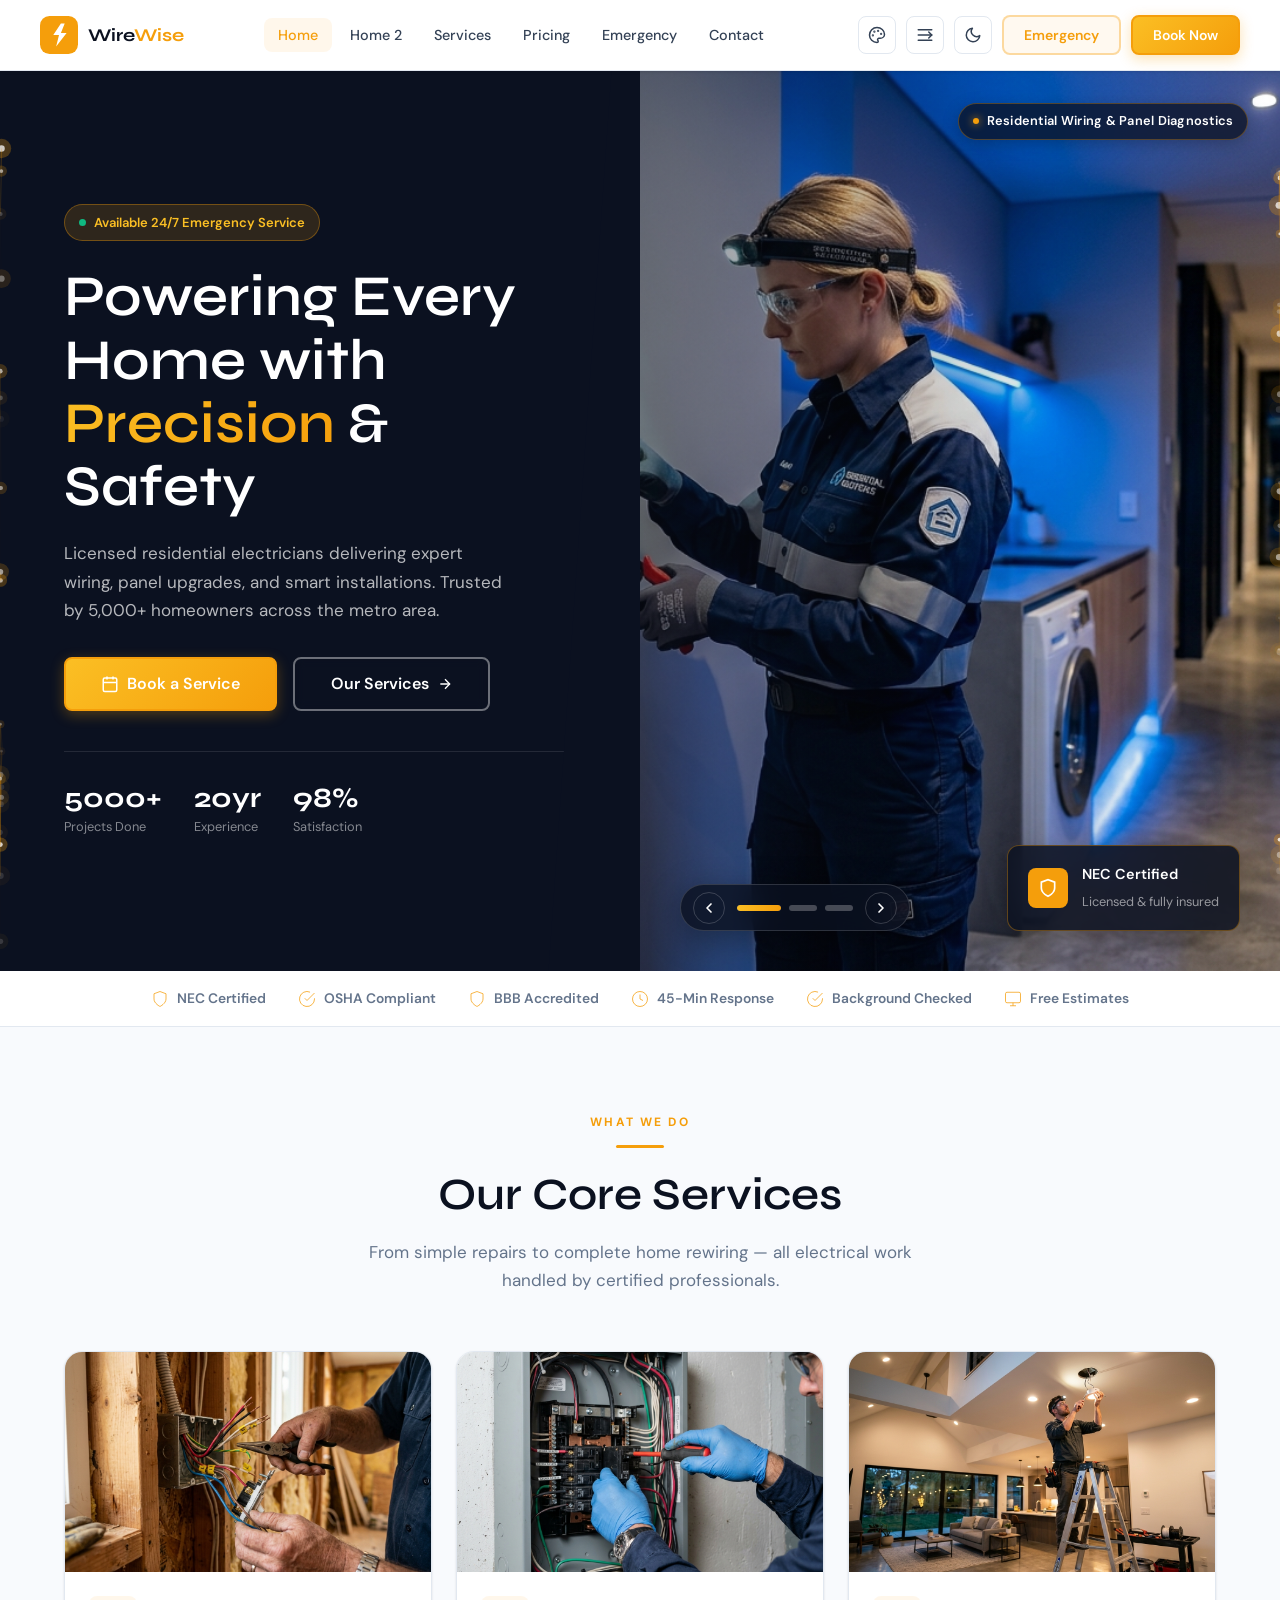
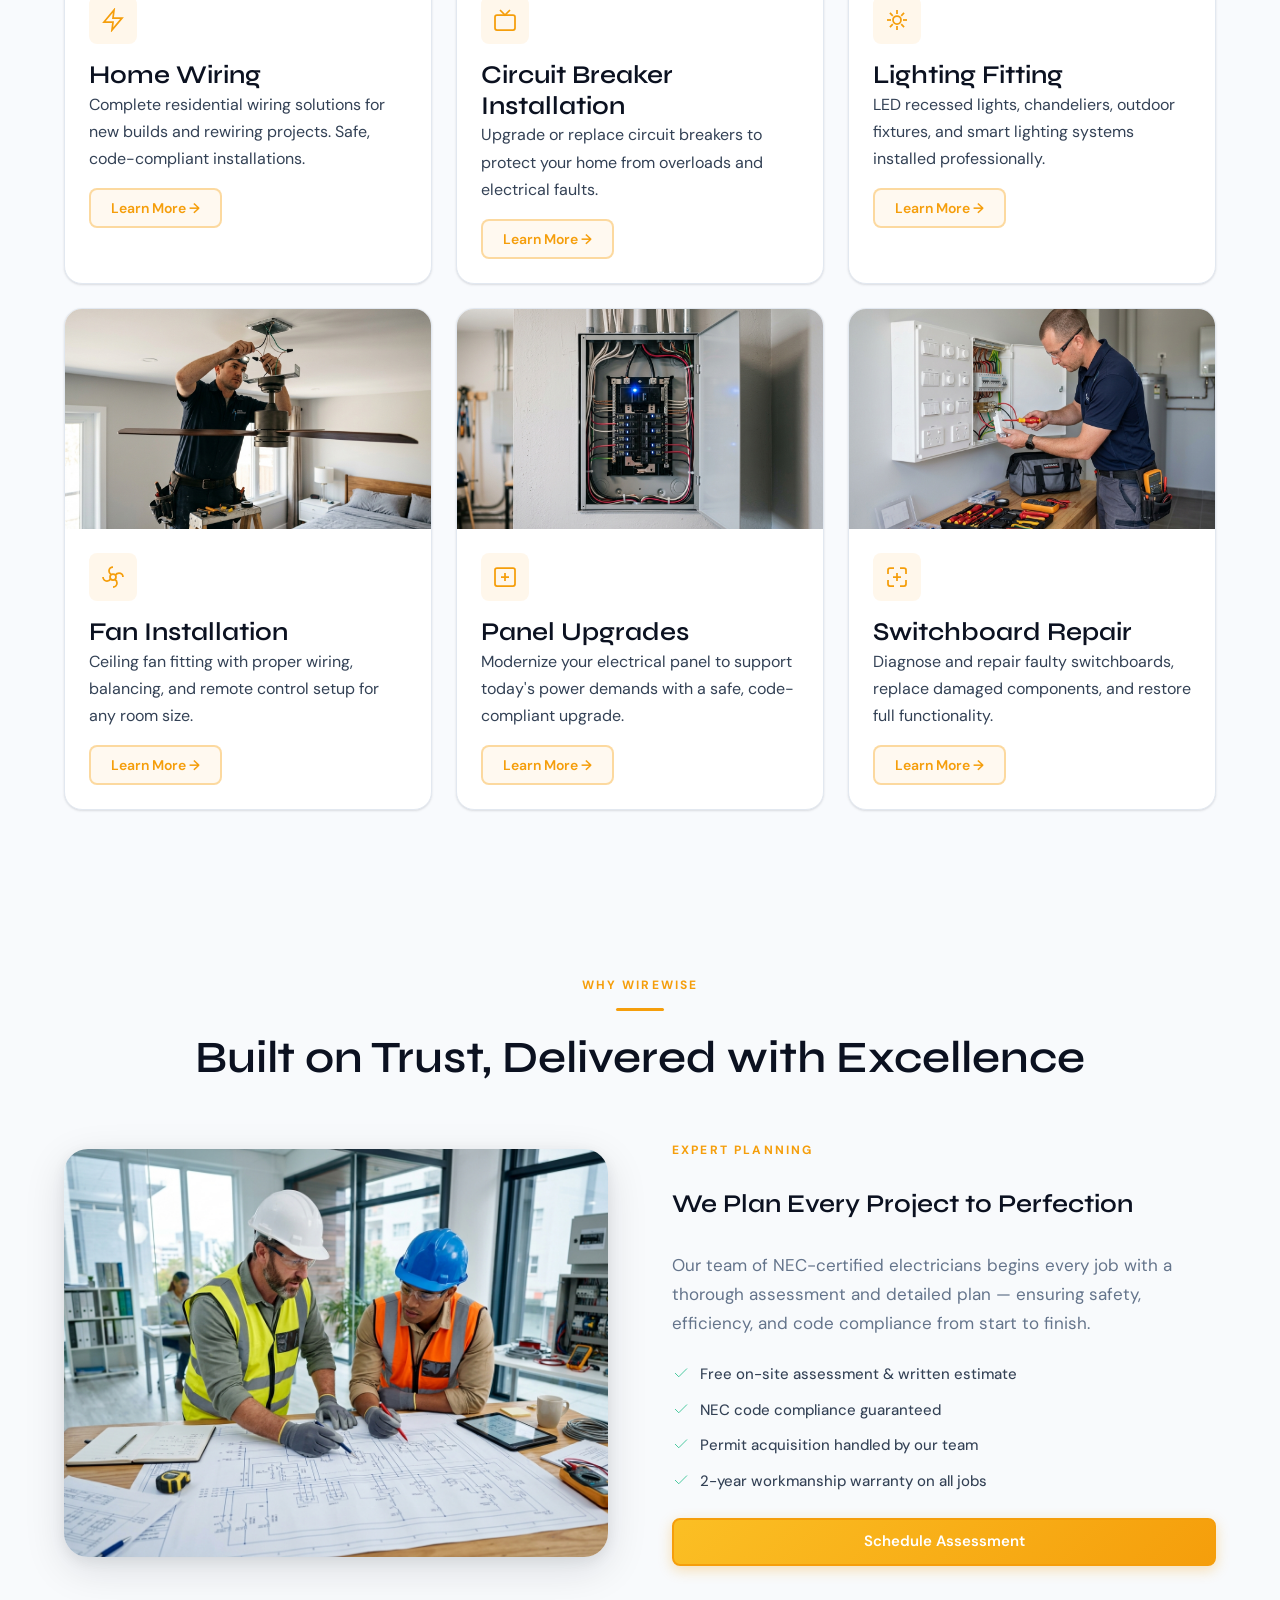
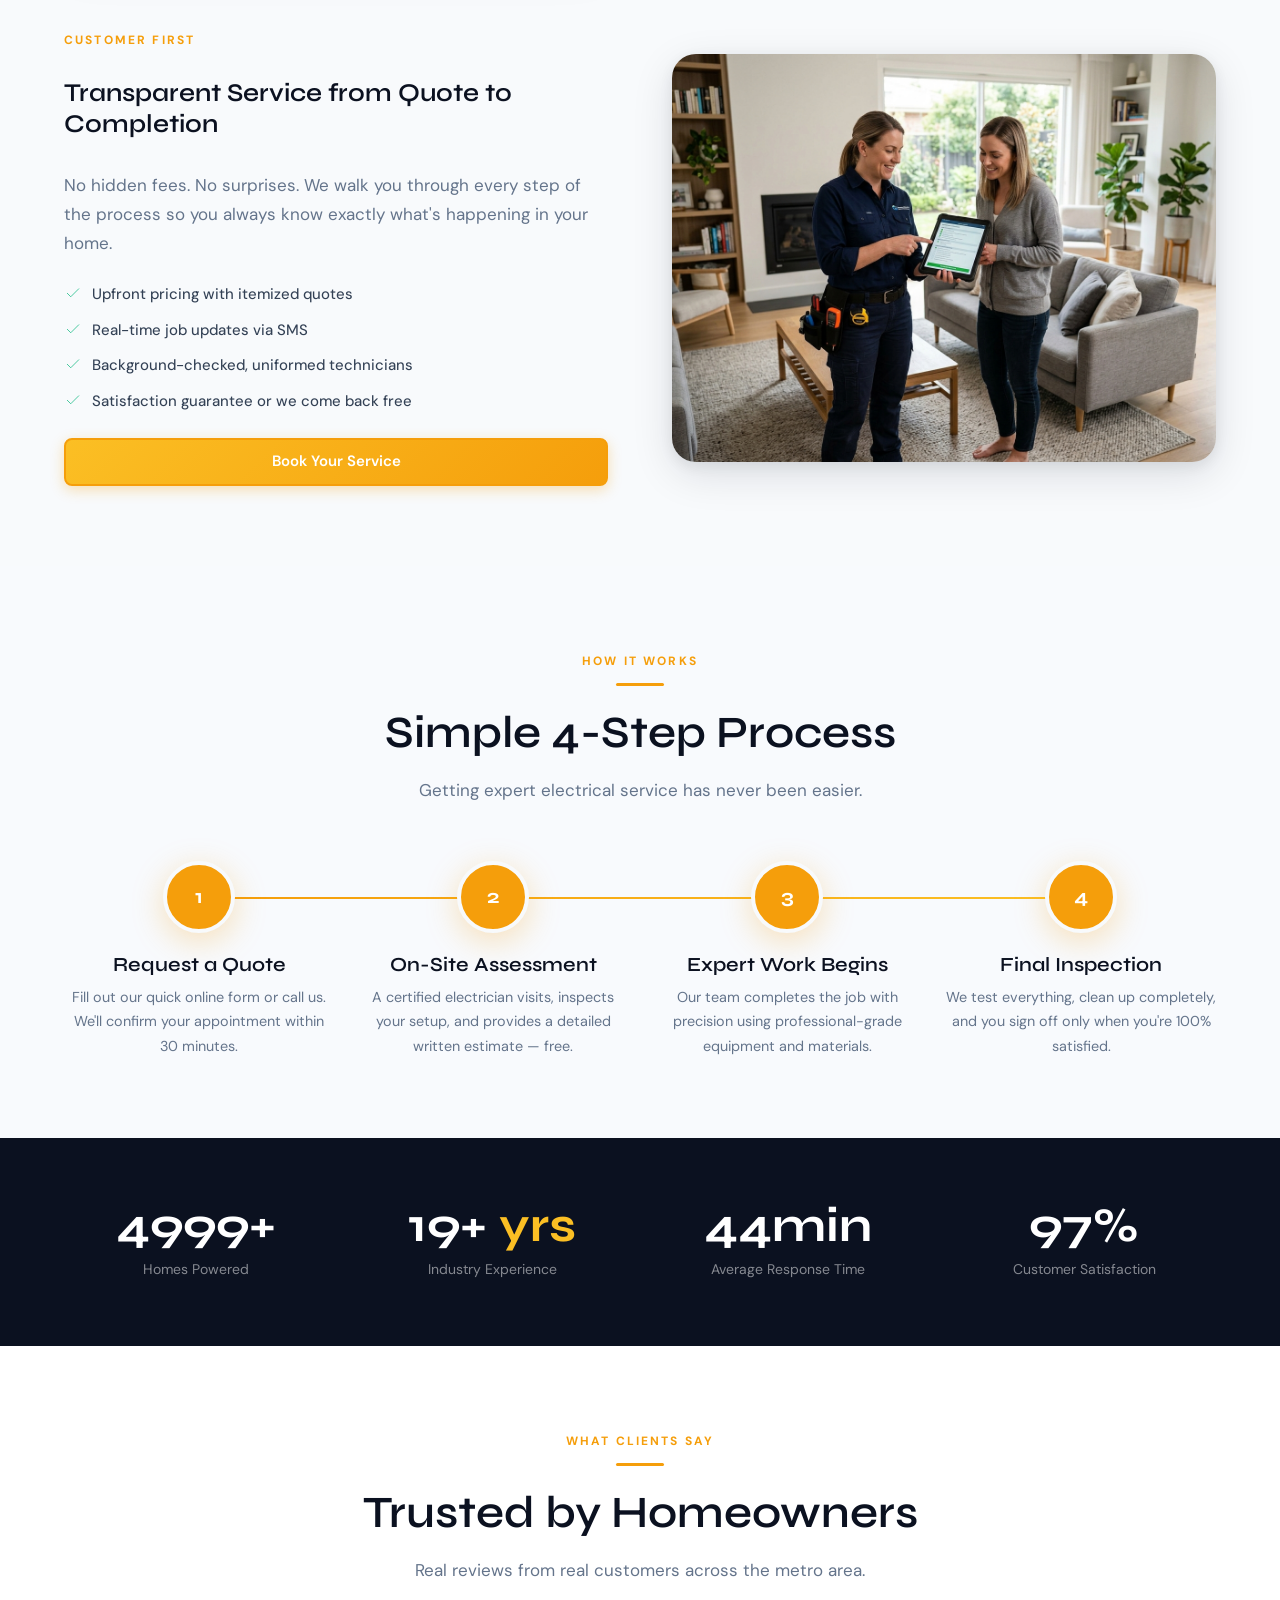
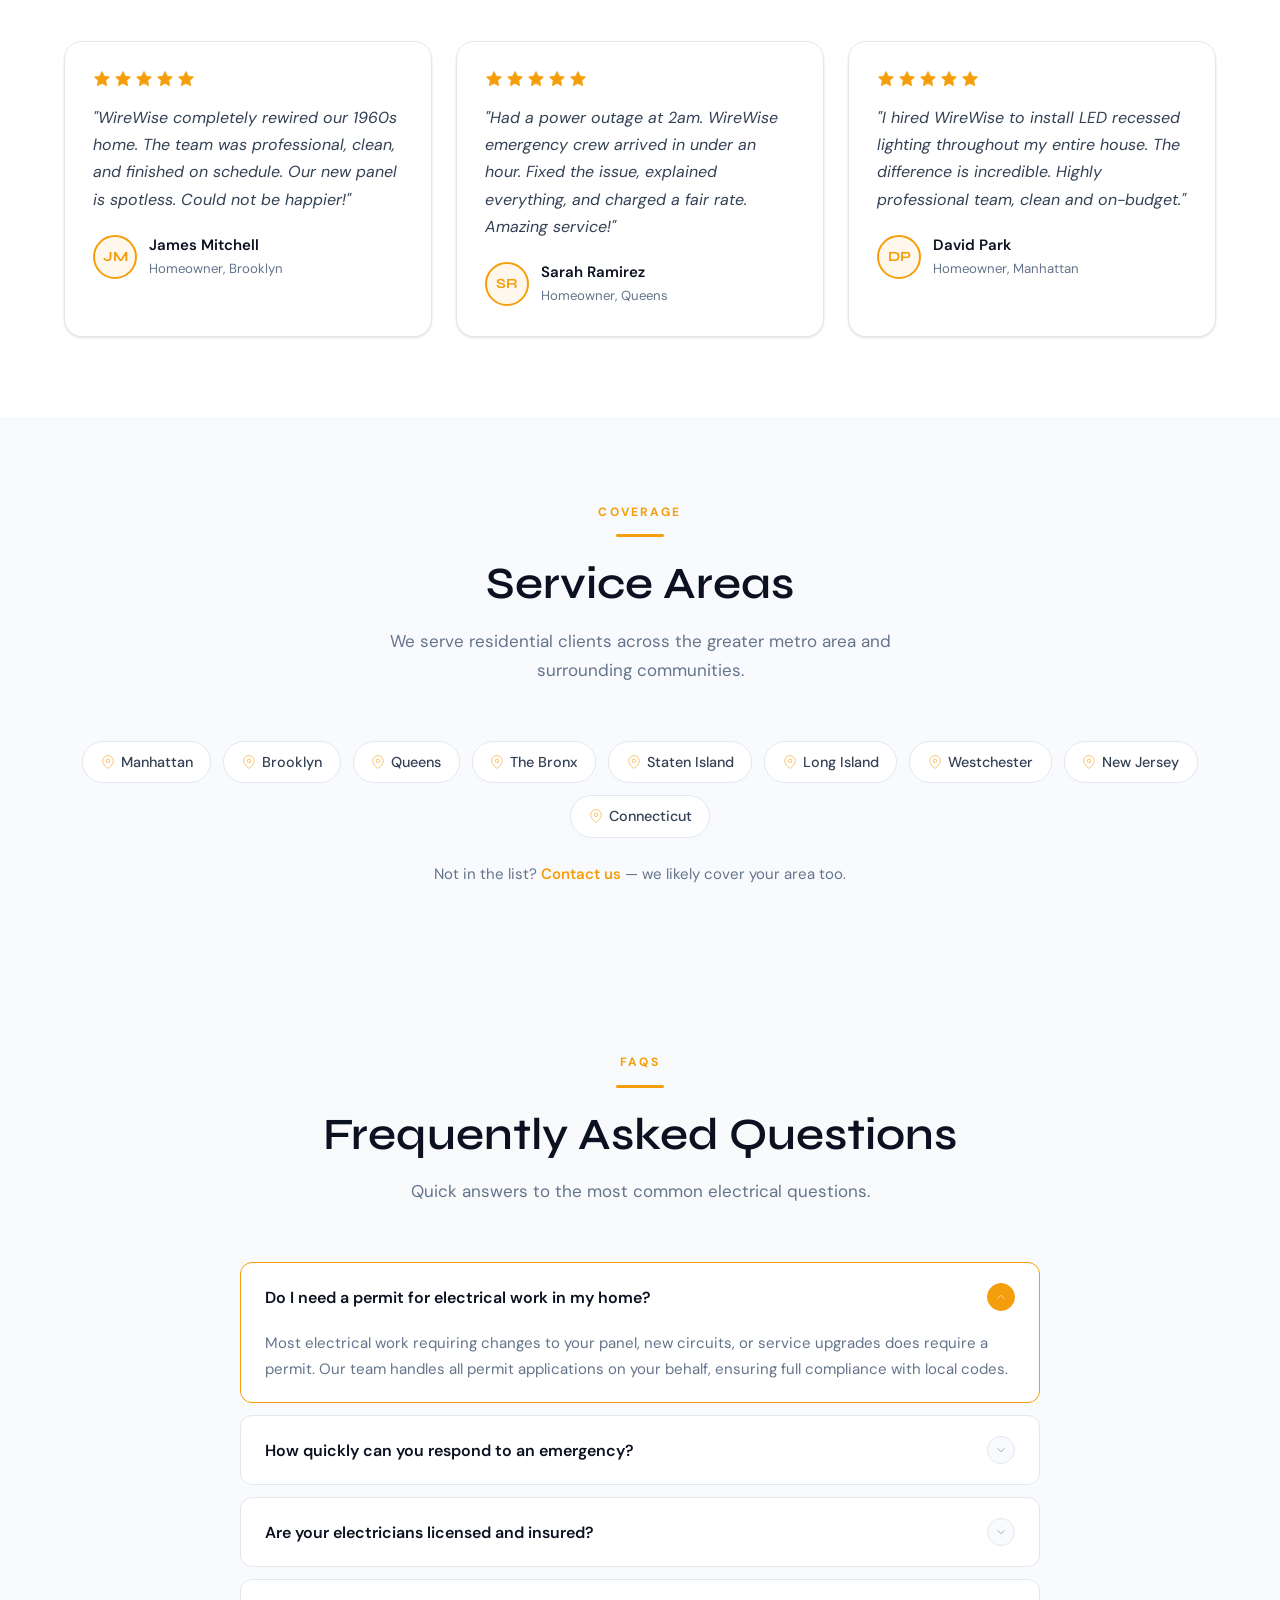
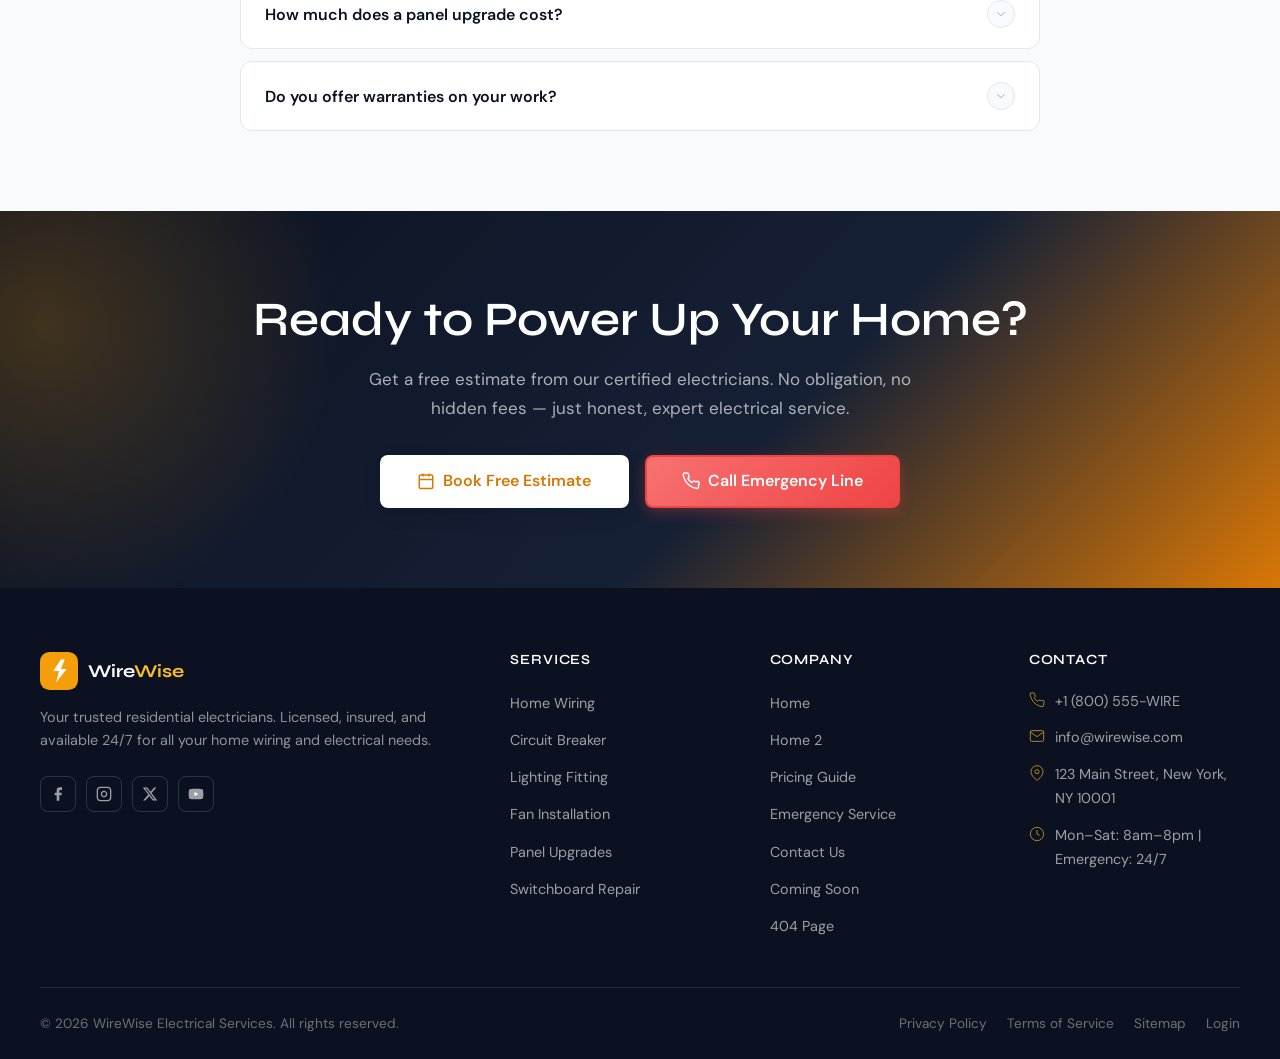
==== index.html @ 38d32ce4 "first commit" ====
<!DOCTYPE html>
<html lang="en" dir="ltr">
<head>
  <meta charset="UTF-8">
  <meta name="viewport" content="width=device-width, initial-scale=1.0">
  <meta name="description" content="WireWise — Professional Electrician & Home Wiring Service. Licensed electricians for home wiring, circuit breakers, lighting, fan installation, panel upgrades & switchboard repair. Fast response, certified team.">
  <title>WireWise | Electrician & Home Wiring Service</title>
  <link rel="icon" href="data:image/svg+xml,%3Csvg xmlns='http://www.w3.org/2000/svg' viewBox='0 0 40 40'%3E%3Crect width='40' height='40' rx='10' fill='%23F59E0B'/%3E%3Cpath d='M22 8 L14 20 H20 L17 32 L28 18 H22 L26 8 Z' fill='white'/%3E%3C/svg%3E">
  <link rel="stylesheet" href="style.css">
</head>
<body>

<div id="navbar-container"></div>

<!-- ===== HERO — Diagonal Split ===== -->
<section class="hero-split" aria-label="Hero section">
  <canvas id="hero-spark-canvas" class="hero-spark-canvas"></canvas>
  <div class="ambient-glow-orb" style="top:15%;left:8%;width:340px;height:340px;"></div>
  <div class="hero-split-left">
    <div class="hero-badge electric-pulse">
      <span class="hero-badge-dot"></span>
      Available 24/7 Emergency Service
    </div>
    <h1 class="hero-title">Powering Every Home with <span class="accent gradient-accent">Precision</span> & Safety</h1>
    <p class="hero-description">Licensed residential electricians delivering expert wiring, panel upgrades, and smart installations. Trusted by 5,000+ homeowners across the metro area.</p>
    <div class="hero-ctas">
      <a href="contact.html" class="btn btn-primary btn-lg" id="hero-book-btn">
        <svg width="18" height="18" viewBox="0 0 24 24" fill="none" stroke="currentColor" stroke-width="2"><rect x="3" y="4" width="18" height="18" rx="2" ry="2"/><line x1="16" y1="2" x2="16" y2="6"/><line x1="8" y1="2" x2="8" y2="6"/><line x1="3" y1="10" x2="21" y2="10"/></svg>
        Book a Service
      </a>
      <a href="services.html" class="btn btn-outline-white btn-lg" id="hero-services-btn">
        Our Services
        <svg width="16" height="16" viewBox="0 0 24 24" fill="none" stroke="currentColor" stroke-width="2"><line x1="5" y1="12" x2="19" y2="12"/><polyline points="12 5 19 12 12 19"/></svg>
      </a>
    </div>
    <div class="hero-stats">
      <div class="hero-stat">
        <div class="hero-stat-num" data-counter data-target="5000" data-suffix="+">5000+</div>
        <div class="hero-stat-label">Projects Done</div>
      </div>
      <div class="hero-stat">
        <div class="hero-stat-num" data-counter data-target="20" data-suffix="yr">20yr</div>
        <div class="hero-stat-label">Experience</div>
      </div>
      <div class="hero-stat">
        <div class="hero-stat-num" data-counter data-target="98" data-suffix="%">98%</div>
        <div class="hero-stat-label">Satisfaction</div>
      </div>
    </div>
  </div>
  <div class="hero-split-right" id="hero-slider" aria-roledescription="carousel" aria-label="Featured Electrical Work">
    <div class="hero-slider-track">
      <div class="hero-slide active" data-slide-index="0">
        <img src="assets/hero_home.jpg" alt="Certified electrician installing and testing residential circuit panel" loading="eager">
        <div class="hero-slide-caption">Residential Wiring & Panel Diagnostics</div>
      </div>
      <div class="hero-slide" data-slide-index="1">
        <img src="assets/hero_home2.jpg" alt="Master electrician installing modern architectural wiring and smart lighting" loading="lazy">
        <div class="hero-slide-caption">Smart Lighting & Whole-Home Rewiring</div>
      </div>
      <div class="hero-slide" data-slide-index="2">
        <img src="assets/team_work.jpg" alt="WireWise certified residential electrician team on-site" loading="lazy">
        <div class="hero-slide-caption">Licensed & Insured 24/7 Rapid Response Team</div>
      </div>
    </div>

    <!-- Slider Controls & 5-Second Indicators -->
    <div class="hero-slider-controls" aria-label="Hero slider navigation">
      <button class="slider-arrow slider-prev" id="hero-slide-prev" aria-label="Previous slide" title="Previous">
        <svg viewBox="0 0 24 24" fill="none" stroke="currentColor" stroke-width="2.5" stroke-linecap="round" stroke-linejoin="round"><polyline points="15 18 9 12 15 6"></polyline></svg>
      </button>
      <div class="hero-slider-dots" id="hero-slider-dots" role="tablist" aria-label="Slide indicators">
        <button class="slider-dot active" data-slide="0" role="tab" aria-selected="true" aria-label="Slide 1 of 3" title="Slide 1">
          <span class="slider-dot-progress"></span>
        </button>
        <button class="slider-dot" data-slide="1" role="tab" aria-selected="false" aria-label="Slide 2 of 3" title="Slide 2">
          <span class="slider-dot-progress"></span>
        </button>
        <button class="slider-dot" data-slide="2" role="tab" aria-selected="false" aria-label="Slide 3 of 3" title="Slide 3">
          <span class="slider-dot-progress"></span>
        </button>
      </div>
      <button class="slider-arrow slider-next" id="hero-slide-next" aria-label="Next slide" title="Next">
        <svg viewBox="0 0 24 24" fill="none" stroke="currentColor" stroke-width="2.5" stroke-linecap="round" stroke-linejoin="round"><polyline points="9 18 15 12 9 6"></polyline></svg>
      </button>
    </div>

    <div class="hero-float-card electric-pulse">
      <div class="hero-float-icon zap-on-hover">
        <svg viewBox="0 0 24 24" fill="none" stroke="currentColor" stroke-width="2"><path d="M12 22s8-4 8-10V5l-8-3-8 3v7c0 6 8 10 8 10z"/></svg>
      </div>
      <div class="hero-float-text">
        <strong>NEC Certified</strong>
        <span>Licensed & fully insured</span>
      </div>
    </div>
  </div>
</section>

<!-- ===== TRUST BAR ===== -->
<div class="trust-bar" aria-label="Certifications and trust indicators">
  <div class="trust-bar-inner">
    <div class="trust-item">
      <svg viewBox="0 0 24 24"><path d="M12 22s8-4 8-10V5l-8-3-8 3v7c0 6 8 10 8 10z"/></svg>
      NEC Certified
    </div>
    <div class="trust-item">
      <svg viewBox="0 0 24 24"><path d="M22 11.08V12a10 10 0 1 1-5.93-9.14"/><polyline points="22 4 12 14.01 9 11.01"/></svg>
      OSHA Compliant
    </div>
    <div class="trust-item">
      <svg viewBox="0 0 24 24"><path d="M12 22s8-4 8-10V5l-8-3-8 3v7c0 6 8 10 8 10z"/></svg>
      BBB Accredited
    </div>
    <div class="trust-item">
      <svg viewBox="0 0 24 24"><circle cx="12" cy="12" r="10"/><polyline points="12 6 12 12 16 14"/></svg>
      45-Min Response
    </div>
    <div class="trust-item">
      <svg viewBox="0 0 24 24"><path d="M22 11.08V12a10 10 0 1 1-5.93-9.14"/><polyline points="22 4 12 14.01 9 11.01"/></svg>
      Background Checked
    </div>
    <div class="trust-item">
      <svg viewBox="0 0 24 24"><rect x="2" y="3" width="20" height="14" rx="2" ry="2"/><line x1="8" y1="21" x2="16" y2="21"/><line x1="12" y1="17" x2="12" y2="21"/></svg>
      Free Estimates
    </div>
  </div>
</div>

<!-- ===== SERVICES OVERVIEW ===== -->
<section class="section bg-surface-alt" aria-labelledby="services-heading">
  <div class="container">
    <div class="section-header center reveal">
      <span class="section-label">What We Do</span>
      <span class="divider-line"></span>
      <h2 class="section-title" id="services-heading">Our Core Services</h2>
      <p class="section-subtitle">From simple repairs to complete home rewiring — all electrical work handled by certified professionals.</p>
    </div>
    <div class="services-grid">
      <div class="service-card reveal delay-1" id="service-wiring">
        <img src="assets/service_wiring.jpg" alt="Home wiring installation by professional electrician">
        <div class="service-card-body">
          <div class="service-card-icon">
            <svg viewBox="0 0 24 24"><path d="M13 2L3 14h9l-1 8 10-12h-9l1-8z"/></svg>
          </div>
          <h3>Home Wiring</h3>
          <p>Complete residential wiring solutions for new builds and rewiring projects. Safe, code-compliant installations.</p>
          <a href="services.html" class="btn btn-secondary btn-sm" style="margin-top:1rem">Learn More →</a>
        </div>
      </div>
      <div class="service-card reveal delay-2" id="service-breaker">
        <img src="assets/service_breaker.jpg" alt="Circuit breaker installation by electrician">
        <div class="service-card-body">
          <div class="service-card-icon">
            <svg viewBox="0 0 24 24"><rect x="2" y="7" width="20" height="15" rx="2" ry="2"/><polyline points="17 2 12 7 7 2"/></svg>
          </div>
          <h3>Circuit Breaker Installation</h3>
          <p>Upgrade or replace circuit breakers to protect your home from overloads and electrical faults.</p>
          <a href="services.html" class="btn btn-secondary btn-sm" style="margin-top:1rem">Learn More →</a>
        </div>
      </div>
      <div class="service-card reveal delay-3" id="service-lighting">
        <img src="assets/service_lighting.jpg" alt="Modern LED lighting installation">
        <div class="service-card-body">
          <div class="service-card-icon">
            <svg viewBox="0 0 24 24"><line x1="12" y1="2" x2="12" y2="6"/><line x1="12" y1="18" x2="12" y2="22"/><line x1="4.93" y1="4.93" x2="7.76" y2="7.76"/><line x1="16.24" y1="16.24" x2="19.07" y2="19.07"/><line x1="2" y1="12" x2="6" y2="12"/><line x1="18" y1="12" x2="22" y2="12"/><line x1="4.93" y1="19.07" x2="7.76" y2="16.24"/><line x1="16.24" y1="7.76" x2="19.07" y2="4.93"/><circle cx="12" cy="12" r="4"/></svg>
          </div>
          <h3>Lighting Fitting</h3>
          <p>LED recessed lights, chandeliers, outdoor fixtures, and smart lighting systems installed professionally.</p>
          <a href="services.html" class="btn btn-secondary btn-sm" style="margin-top:1rem">Learn More →</a>
        </div>
      </div>
      <div class="service-card reveal delay-1" id="service-fan">
        <img src="assets/service_fan.jpg" alt="Ceiling fan installation">
        <div class="service-card-body">
          <div class="service-card-icon">
            <svg viewBox="0 0 24 24"><path d="M12 12m-3 0a3 3 0 1 0 6 0a3 3 0 1 0-6 0"/><path d="M12 2a4 4 0 0 0-4 4c0 1.5.8 2.8 2 3.5"/><path d="M12 22a4 4 0 0 0 4-4c0-1.5-.8-2.8-2-3.5"/><path d="M2 12a4 4 0 0 0 4 4c1.5 0 2.8-.8 3.5-2"/><path d="M22 12a4 4 0 0 0-4-4c-1.5 0-2.8.8-3.5 2"/></svg>
          </div>
          <h3>Fan Installation</h3>
          <p>Ceiling fan fitting with proper wiring, balancing, and remote control setup for any room size.</p>
          <a href="services.html" class="btn btn-secondary btn-sm" style="margin-top:1rem">Learn More →</a>
        </div>
      </div>
      <div class="service-card reveal delay-2" id="service-panel">
        <img src="assets/service_panel.jpg" alt="Electrical panel upgrade">
        <div class="service-card-body">
          <div class="service-card-icon">
            <svg viewBox="0 0 24 24"><rect x="2" y="3" width="20" height="18" rx="2"/><line x1="8" y1="12" x2="16" y2="12"/><line x1="12" y1="8" x2="12" y2="16"/></svg>
          </div>
          <h3>Panel Upgrades</h3>
          <p>Modernize your electrical panel to support today's power demands with a safe, code-compliant upgrade.</p>
          <a href="services.html" class="btn btn-secondary btn-sm" style="margin-top:1rem">Learn More →</a>
        </div>
      </div>
      <div class="service-card reveal delay-3" id="service-switchboard">
        <img src="assets/service_switchboard.jpg" alt="Switchboard repair by electrician">
        <div class="service-card-body">
          <div class="service-card-icon">
            <svg viewBox="0 0 24 24"><path d="M9 3H5a2 2 0 0 0-2 2v4"/><path d="M9 21H5a2 2 0 0 1-2-2v-4"/><path d="M15 3h4a2 2 0 0 1 2 2v4"/><path d="M15 21h4a2 2 0 0 0 2-2v-4"/><path d="M12 8v8"/><path d="M8 12h8"/></svg>
          </div>
          <h3>Switchboard Repair</h3>
          <p>Diagnose and repair faulty switchboards, replace damaged components, and restore full functionality.</p>
          <a href="services.html" class="btn btn-secondary btn-sm" style="margin-top:1rem">Learn More →</a>
        </div>
      </div>
    </div>
  </div>
</section>

<!-- ===== WHY CHOOSE US — Alternating split ===== -->
<section class="section" aria-labelledby="why-heading">
  <div class="container">
    <div class="section-header center reveal">
      <span class="section-label">Why WireWise</span>
      <span class="divider-line"></span>
      <h2 class="section-title" id="why-heading">Built on Trust, Delivered with Excellence</h2>
    </div>
    <div class="split-section reveal-left">
      <div class="split-img">
        <img src="assets/why_choose.jpg" alt="WireWise electricians reviewing electrical blueprints">
      </div>
      <div class="split-content">
        <span class="section-label">Expert Planning</span>
        <h3 class="section-title">We Plan Every Project to Perfection</h3>
        <p class="section-subtitle" style="max-width:none">Our team of NEC-certified electricians begins every job with a thorough assessment and detailed plan — ensuring safety, efficiency, and code compliance from start to finish.</p>
        <div class="check-list">
          <div class="check-item">
            <svg viewBox="0 0 24 24"><polyline points="20 6 9 17 4 12"/></svg>
            Free on-site assessment & written estimate
          </div>
          <div class="check-item">
            <svg viewBox="0 0 24 24"><polyline points="20 6 9 17 4 12"/></svg>
            NEC code compliance guaranteed
          </div>
          <div class="check-item">
            <svg viewBox="0 0 24 24"><polyline points="20 6 9 17 4 12"/></svg>
            Permit acquisition handled by our team
          </div>
          <div class="check-item">
            <svg viewBox="0 0 24 24"><polyline points="20 6 9 17 4 12"/></svg>
            2-year workmanship warranty on all jobs
          </div>
        </div>
        <a href="contact.html" class="btn btn-primary" style="margin-top:0.5rem">Schedule Assessment</a>
      </div>
    </div>
    <div class="split-section reverse reveal-right" style="margin-top:4rem">
      <div class="split-img">
        <img src="assets/process_consult.jpg" alt="Electrician walking customer through service plan on tablet">
      </div>
      <div class="split-content">
        <span class="section-label">Customer First</span>
        <h3 class="section-title">Transparent Service from Quote to Completion</h3>
        <p class="section-subtitle" style="max-width:none">No hidden fees. No surprises. We walk you through every step of the process so you always know exactly what's happening in your home.</p>
        <div class="check-list">
          <div class="check-item">
            <svg viewBox="0 0 24 24"><polyline points="20 6 9 17 4 12"/></svg>
            Upfront pricing with itemized quotes
          </div>
          <div class="check-item">
            <svg viewBox="0 0 24 24"><polyline points="20 6 9 17 4 12"/></svg>
            Real-time job updates via SMS
          </div>
          <div class="check-item">
            <svg viewBox="0 0 24 24"><polyline points="20 6 9 17 4 12"/></svg>
            Background-checked, uniformed technicians
          </div>
          <div class="check-item">
            <svg viewBox="0 0 24 24"><polyline points="20 6 9 17 4 12"/></svg>
            Satisfaction guarantee or we come back free
          </div>
        </div>
        <a href="contact.html" class="btn btn-primary" style="margin-top:0.5rem">Book Your Service</a>
      </div>
    </div>
  </div>
</section>

<!-- ===== PROCESS STEPS — Horizontal timeline ===== -->
<section class="section bg-surface-alt" aria-labelledby="process-heading">
  <div class="container">
    <div class="section-header center reveal">
      <span class="section-label">How It Works</span>
      <span class="divider-line"></span>
      <h2 class="section-title" id="process-heading">Simple 4-Step Process</h2>
      <p class="section-subtitle">Getting expert electrical service has never been easier.</p>
    </div>
    <div class="process-steps">
      <div class="process-step reveal delay-1">
        <div class="process-step-num">1</div>
        <h4>Request a Quote</h4>
        <p>Fill out our quick online form or call us. We'll confirm your appointment within 30 minutes.</p>
      </div>
      <div class="process-step reveal delay-2">
        <div class="process-step-num">2</div>
        <h4>On-Site Assessment</h4>
        <p>A certified electrician visits, inspects your setup, and provides a detailed written estimate — free.</p>
      </div>
      <div class="process-step reveal delay-3">
        <div class="process-step-num">3</div>
        <h4>Expert Work Begins</h4>
        <p>Our team completes the job with precision using professional-grade equipment and materials.</p>
      </div>
      <div class="process-step reveal delay-4">
        <div class="process-step-num">4</div>
        <h4>Final Inspection</h4>
        <p>We test everything, clean up completely, and you sign off only when you're 100% satisfied.</p>
      </div>
    </div>
  </div>
</section>

<!-- ===== STATS BAND ===== -->
<div class="stats-band" aria-label="Company statistics">
  <div class="stats-band-inner">
    <div class="stat-item reveal delay-1">
      <div class="stat-num"><span data-counter data-target="5000" data-suffix="+">5000+</span></div>
      <div class="stat-label">Homes Powered</div>
    </div>
    <div class="stat-item reveal delay-2">
      <div class="stat-num"><span data-counter data-target="20" data-suffix="+">20+</span> <span class="stat-accent">yrs</span></div>
      <div class="stat-label">Industry Experience</div>
    </div>
    <div class="stat-item reveal delay-3">
      <div class="stat-num"><span data-counter data-target="45" data-suffix="min">45min</span></div>
      <div class="stat-label">Average Response Time</div>
    </div>
    <div class="stat-item reveal delay-4">
      <div class="stat-num"><span data-counter data-target="98" data-suffix="%">98%</span></div>
      <div class="stat-label">Customer Satisfaction</div>
    </div>
  </div>
</div>

<!-- ===== TESTIMONIALS ===== -->
<section class="section bg-surface" aria-labelledby="testimonials-heading">
  <div class="container">
    <div class="section-header center reveal">
      <span class="section-label">What Clients Say</span>
      <span class="divider-line"></span>
      <h2 class="section-title" id="testimonials-heading">Trusted by Homeowners</h2>
      <p class="section-subtitle">Real reviews from real customers across the metro area.</p>
    </div>
    <div class="testimonials-track">
      <div class="testimonial-card reveal delay-1">
        <div class="testimonial-stars">
          <svg viewBox="0 0 24 24"><polygon points="12 2 15.09 8.26 22 9.27 17 14.14 18.18 21.02 12 17.77 5.82 21.02 7 14.14 2 9.27 8.91 8.26 12 2"/></svg>
          <svg viewBox="0 0 24 24"><polygon points="12 2 15.09 8.26 22 9.27 17 14.14 18.18 21.02 12 17.77 5.82 21.02 7 14.14 2 9.27 8.91 8.26 12 2"/></svg>
          <svg viewBox="0 0 24 24"><polygon points="12 2 15.09 8.26 22 9.27 17 14.14 18.18 21.02 12 17.77 5.82 21.02 7 14.14 2 9.27 8.91 8.26 12 2"/></svg>
          <svg viewBox="0 0 24 24"><polygon points="12 2 15.09 8.26 22 9.27 17 14.14 18.18 21.02 12 17.77 5.82 21.02 7 14.14 2 9.27 8.91 8.26 12 2"/></svg>
          <svg viewBox="0 0 24 24"><polygon points="12 2 15.09 8.26 22 9.27 17 14.14 18.18 21.02 12 17.77 5.82 21.02 7 14.14 2 9.27 8.91 8.26 12 2"/></svg>
        </div>
        <p class="testimonial-quote">"WireWise completely rewired our 1960s home. The team was professional, clean, and finished on schedule. Our new panel is spotless. Could not be happier!"</p>
        <div class="testimonial-author">
          <div class="testimonial-avatar">JM</div>
          <div>
            <div class="testimonial-name">James Mitchell</div>
            <div class="testimonial-role">Homeowner, Brooklyn</div>
          </div>
        </div>
      </div>
      <div class="testimonial-card reveal delay-2">
        <div class="testimonial-stars">
          <svg viewBox="0 0 24 24"><polygon points="12 2 15.09 8.26 22 9.27 17 14.14 18.18 21.02 12 17.77 5.82 21.02 7 14.14 2 9.27 8.91 8.26 12 2"/></svg>
          <svg viewBox="0 0 24 24"><polygon points="12 2 15.09 8.26 22 9.27 17 14.14 18.18 21.02 12 17.77 5.82 21.02 7 14.14 2 9.27 8.91 8.26 12 2"/></svg>
          <svg viewBox="0 0 24 24"><polygon points="12 2 15.09 8.26 22 9.27 17 14.14 18.18 21.02 12 17.77 5.82 21.02 7 14.14 2 9.27 8.91 8.26 12 2"/></svg>
          <svg viewBox="0 0 24 24"><polygon points="12 2 15.09 8.26 22 9.27 17 14.14 18.18 21.02 12 17.77 5.82 21.02 7 14.14 2 9.27 8.91 8.26 12 2"/></svg>
          <svg viewBox="0 0 24 24"><polygon points="12 2 15.09 8.26 22 9.27 17 14.14 18.18 21.02 12 17.77 5.82 21.02 7 14.14 2 9.27 8.91 8.26 12 2"/></svg>
        </div>
        <p class="testimonial-quote">"Had a power outage at 2am. WireWise emergency crew arrived in under an hour. Fixed the issue, explained everything, and charged a fair rate. Amazing service!"</p>
        <div class="testimonial-author">
          <div class="testimonial-avatar">SR</div>
          <div>
            <div class="testimonial-name">Sarah Ramirez</div>
            <div class="testimonial-role">Homeowner, Queens</div>
          </div>
        </div>
      </div>
      <div class="testimonial-card reveal delay-3">
        <div class="testimonial-stars">
          <svg viewBox="0 0 24 24"><polygon points="12 2 15.09 8.26 22 9.27 17 14.14 18.18 21.02 12 17.77 5.82 21.02 7 14.14 2 9.27 8.91 8.26 12 2"/></svg>
          <svg viewBox="0 0 24 24"><polygon points="12 2 15.09 8.26 22 9.27 17 14.14 18.18 21.02 12 17.77 5.82 21.02 7 14.14 2 9.27 8.91 8.26 12 2"/></svg>
          <svg viewBox="0 0 24 24"><polygon points="12 2 15.09 8.26 22 9.27 17 14.14 18.18 21.02 12 17.77 5.82 21.02 7 14.14 2 9.27 8.91 8.26 12 2"/></svg>
          <svg viewBox="0 0 24 24"><polygon points="12 2 15.09 8.26 22 9.27 17 14.14 18.18 21.02 12 17.77 5.82 21.02 7 14.14 2 9.27 8.91 8.26 12 2"/></svg>
          <svg viewBox="0 0 24 24"><polygon points="12 2 15.09 8.26 22 9.27 17 14.14 18.18 21.02 12 17.77 5.82 21.02 7 14.14 2 9.27 8.91 8.26 12 2"/></svg>
        </div>
        <p class="testimonial-quote">"I hired WireWise to install LED recessed lighting throughout my entire house. The difference is incredible. Highly professional team, clean and on-budget."</p>
        <div class="testimonial-author">
          <div class="testimonial-avatar">DP</div>
          <div>
            <div class="testimonial-name">David Park</div>
            <div class="testimonial-role">Homeowner, Manhattan</div>
          </div>
        </div>
      </div>
    </div>
  </div>
</section>

<!-- ===== SERVICE AREAS ===== -->
<section class="section bg-surface-alt" aria-labelledby="areas-heading">
  <div class="container">
    <div class="section-header center reveal">
      <span class="section-label">Coverage</span>
      <span class="divider-line"></span>
      <h2 class="section-title" id="areas-heading">Service Areas</h2>
      <p class="section-subtitle">We serve residential clients across the greater metro area and surrounding communities.</p>
    </div>
    <div class="area-chips reveal">
      <div class="area-chip"><svg viewBox="0 0 24 24"><path d="M21 10c0 7-9 13-9 13s-9-6-9-13a9 9 0 0 1 18 0z"/><circle cx="12" cy="10" r="3"/></svg> Manhattan</div>
      <div class="area-chip"><svg viewBox="0 0 24 24"><path d="M21 10c0 7-9 13-9 13s-9-6-9-13a9 9 0 0 1 18 0z"/><circle cx="12" cy="10" r="3"/></svg> Brooklyn</div>
      <div class="area-chip"><svg viewBox="0 0 24 24"><path d="M21 10c0 7-9 13-9 13s-9-6-9-13a9 9 0 0 1 18 0z"/><circle cx="12" cy="10" r="3"/></svg> Queens</div>
      <div class="area-chip"><svg viewBox="0 0 24 24"><path d="M21 10c0 7-9 13-9 13s-9-6-9-13a9 9 0 0 1 18 0z"/><circle cx="12" cy="10" r="3"/></svg> The Bronx</div>
      <div class="area-chip"><svg viewBox="0 0 24 24"><path d="M21 10c0 7-9 13-9 13s-9-6-9-13a9 9 0 0 1 18 0z"/><circle cx="12" cy="10" r="3"/></svg> Staten Island</div>
      <div class="area-chip"><svg viewBox="0 0 24 24"><path d="M21 10c0 7-9 13-9 13s-9-6-9-13a9 9 0 0 1 18 0z"/><circle cx="12" cy="10" r="3"/></svg> Long Island</div>
      <div class="area-chip"><svg viewBox="0 0 24 24"><path d="M21 10c0 7-9 13-9 13s-9-6-9-13a9 9 0 0 1 18 0z"/><circle cx="12" cy="10" r="3"/></svg> Westchester</div>
      <div class="area-chip"><svg viewBox="0 0 24 24"><path d="M21 10c0 7-9 13-9 13s-9-6-9-13a9 9 0 0 1 18 0z"/><circle cx="12" cy="10" r="3"/></svg> New Jersey</div>
      <div class="area-chip"><svg viewBox="0 0 24 24"><path d="M21 10c0 7-9 13-9 13s-9-6-9-13a9 9 0 0 1 18 0z"/><circle cx="12" cy="10" r="3"/></svg> Connecticut</div>
    </div>
    <p class="text-center reveal" style="margin-top:1.5rem;color:var(--text-muted);font-size:0.9375rem">Not in the list? <a href="contact.html" style="color:var(--primary);font-weight:600">Contact us</a> — we likely cover your area too.</p>
  </div>
</section>

<!-- ===== FAQ ===== -->
<section class="section" aria-labelledby="faq-heading">
  <div class="container">
    <div class="section-header center reveal">
      <span class="section-label">FAQs</span>
      <span class="divider-line"></span>
      <h2 class="section-title" id="faq-heading">Frequently Asked Questions</h2>
      <p class="section-subtitle">Quick answers to the most common electrical questions.</p>
    </div>
    <div class="faq-list reveal">
      <div class="faq-item open" id="faq-1">
        <div class="faq-question" role="button" aria-expanded="true" aria-controls="faq-1-answer">
          <span class="faq-question-text">Do I need a permit for electrical work in my home?</span>
          <div class="faq-icon"><svg viewBox="0 0 24 24"><polyline points="6 9 12 15 18 9"/></svg></div>
        </div>
        <div class="faq-answer" id="faq-1-answer">
          <p class="faq-answer-inner">Most electrical work requiring changes to your panel, new circuits, or service upgrades does require a permit. Our team handles all permit applications on your behalf, ensuring full compliance with local codes.</p>
        </div>
      </div>
      <div class="faq-item" id="faq-2">
        <div class="faq-question" role="button" aria-expanded="false" aria-controls="faq-2-answer">
          <span class="faq-question-text">How quickly can you respond to an emergency?</span>
          <div class="faq-icon"><svg viewBox="0 0 24 24"><polyline points="6 9 12 15 18 9"/></svg></div>
        </div>
        <div class="faq-answer" id="faq-2-answer">
          <p class="faq-answer-inner">Our emergency team is available 24/7. In most metro areas, we arrive within 45–90 minutes. For immediate threats like sparks, burning smell, or no power, call our emergency line directly at +1 (800) 555-WIRE.</p>
        </div>
      </div>
      <div class="faq-item" id="faq-3">
        <div class="faq-question" role="button" aria-expanded="false" aria-controls="faq-3-answer">
          <span class="faq-question-text">Are your electricians licensed and insured?</span>
          <div class="faq-icon"><svg viewBox="0 0 24 24"><polyline points="6 9 12 15 18 9"/></svg></div>
        </div>
        <div class="faq-answer" id="faq-3-answer">
          <p class="faq-answer-inner">Yes. Every WireWise electrician is NEC-certified, fully licensed by the state, and carries comprehensive liability insurance. All technicians are background-checked and uniformed for your peace of mind.</p>
        </div>
      </div>
      <div class="faq-item" id="faq-4">
        <div class="faq-question" role="button" aria-expanded="false" aria-controls="faq-4-answer">
          <span class="faq-question-text">How much does a panel upgrade cost?</span>
          <div class="faq-icon"><svg viewBox="0 0 24 24"><polyline points="6 9 12 15 18 9"/></svg></div>
        </div>
        <div class="faq-answer" id="faq-4-answer">
          <p class="faq-answer-inner">Panel upgrade costs vary based on current amperage, new panel size, and local code requirements. Typical residential upgrades range from $1,200–$3,500 including labor and permits. We provide a free written estimate after assessment.</p>
        </div>
      </div>
      <div class="faq-item" id="faq-5">
        <div class="faq-question" role="button" aria-expanded="false" aria-controls="faq-5-answer">
          <span class="faq-question-text">Do you offer warranties on your work?</span>
          <div class="faq-icon"><svg viewBox="0 0 24 24"><polyline points="6 9 12 15 18 9"/></svg></div>
        </div>
        <div class="faq-answer" id="faq-5-answer">
          <p class="faq-answer-inner">All WireWise installations come with a 2-year workmanship warranty. If any issue arises from our work within that period, we return and fix it at no charge. Materials also carry manufacturer warranties.</p>
        </div>
      </div>
    </div>
  </div>
</section>

<!-- ===== CTA BANNER ===== -->
<section class="cta-banner" aria-labelledby="cta-heading">
  <div class="container">
    <div class="reveal">
      <h2 class="cta-banner-title" id="cta-heading">Ready to Power Up Your Home?</h2>
      <p class="cta-banner-sub">Get a free estimate from our certified electricians. No obligation, no hidden fees — just honest, expert electrical service.</p>
      <div class="cta-banner-btns">
        <a href="contact.html" class="btn btn-white btn-lg" id="cta-book-btn">
          <svg width="18" height="18" viewBox="0 0 24 24" fill="none" stroke="currentColor" stroke-width="2"><rect x="3" y="4" width="18" height="18" rx="2" ry="2"/><line x1="16" y1="2" x2="16" y2="6"/><line x1="8" y1="2" x2="8" y2="6"/><line x1="3" y1="10" x2="21" y2="10"/></svg>
          Book Free Estimate
        </a>
        <a href="emergency.html" class="btn btn-danger btn-lg" id="cta-emergency-btn">
          <svg width="18" height="18" viewBox="0 0 24 24" fill="none" stroke="currentColor" stroke-width="2"><path d="M22 16.92v3a2 2 0 0 1-2.18 2 19.79 19.79 0 0 1-8.63-3.07A19.5 19.5 0 0 1 4.69 12a19.79 19.79 0 0 1-3.07-8.67A2 2 0 0 1 3.6 1.27h3a2 2 0 0 1 2 1.72 12.84 12.84 0 0 0 .7 2.81 2 2 0 0 1-.45 2.11L7.91 8.9a16 16 0 0 0 5.18 5.18l1-1.27a2 2 0 0 1 2.11-.45 12.84 12.84 0 0 0 2.81.7A2 2 0 0 1 22 16.92z"/></svg>
          Call Emergency Line
        </a>
      </div>
    </div>
  </div>
</section>

<div id="footer-container"></div>

<script src="components.js"></script>
<script src="script.js"></script>
</body>
</html>
---- style.css ----
/* ============================================================
   WireWise — Electrician & Home Wiring Service
   Global Stylesheet
   Primary: #F59E0B (Volt Amber / Electric Gold) | Secondary: #0B1120 (Obsidian Slate)
   Fonts: Syne (headings) + DM Sans (body)
   ============================================================ */
@import url('https://fonts.googleapis.com/css2?family=Syne:wght@400;500;600;700;800&family=DM+Sans:wght@300;400;450;500;600;700&display=swap');

:root {
  --primary-rgb:245,158,11;
  --primary:#F59E0B; --primary-light:#FBBF24; --primary-dark:#D97706;
  --primary-glow:rgba(var(--primary-rgb),0.28); --primary-bg:rgba(var(--primary-rgb),0.08);
  --primary-border:rgba(var(--primary-rgb),0.35);
  --secondary:#0B1120; --secondary-light:#162035; --secondary-med:#243452;
  --surface:#FFFFFF; --surface-alt:#F8FAFD; --surface-card:#FFFFFF; --bg-page:#F8FAFC;
  --text-dark:#0B1120; --text-body:#334155; --text-muted:#64748B; --text-light:#94A3B8;
  --border:#E2E8F0; --border-focus:var(--primary);
  --accent-red:#EF4444; --accent-green:#10B981; --accent-yellow:#F59E0B;
  --radius-xs:4px; --radius-sm:8px; --radius-md:12px; --radius-lg:18px;
  --radius-xl:24px; --radius-2xl:32px; --radius-full:9999px;
  --shadow-sm:0 1px 3px rgba(11,17,32,0.08),0 1px 2px rgba(11,17,32,0.06);
  --shadow-md:0 6px 20px rgba(11,17,32,0.09),0 2px 6px rgba(11,17,32,0.05);
  --shadow-lg:0 12px 42px rgba(11,17,32,0.12),0 4px 14px rgba(11,17,32,0.07);
  --shadow-blue:0 8px 32px rgba(var(--primary-rgb),0.28);
  --shadow-glow:0 0 25px rgba(var(--primary-rgb),0.35);
  --transition:all 0.3s cubic-bezier(0.4,0,0.2,1);
  --transition-fast:all 0.18s ease;
  --transition-smooth:all 0.45s cubic-bezier(0.16,1,0.3,1);
}

/* Theme Color Presets */
html[data-theme-color="amber"], :root {
  --primary-rgb:245,158,11;
  --primary:#F59E0B; --primary-light:#FBBF24; --primary-dark:#D97706;
}
html[data-theme-color="cyan"] {
  --primary-rgb:6,182,212;
  --primary:#06B6D4; --primary-light:#38BDF8; --primary-dark:#0891B2;
}
html[data-theme-color="emerald"] {
  --primary-rgb:16,185,129;
  --primary:#10B981; --primary-light:#34D399; --primary-dark:#059669;
}
html[data-theme-color="crimson"] {
  --primary-rgb:239,68,68;
  --primary:#EF4444; --primary-light:#F87171; --primary-dark:#DC2626;
}
html[data-theme-color="blue"] {
  --primary-rgb:37,99,235;
  --primary:#2563EB; --primary-light:#60A5FA; --primary-dark:#1D4ED8;
}

.dark {
  --surface:#0E1626; --surface-alt:#080D18; --surface-card:#141F36; --bg-page:#060911;
  --text-dark:#F8FAFC; --text-body:#CBD5E1; --text-muted:#94A3B8; --text-light:#64748B;
  --border:#1E2D4A;
  --shadow-sm:0 1px 3px rgba(0,0,0,0.4);
  --shadow-md:0 6px 20px rgba(0,0,0,0.5);
  --shadow-lg:0 12px 42px rgba(0,0,0,0.65);
  --shadow-blue:0 8px 32px rgba(var(--primary-rgb),0.38);
  --shadow-glow:0 0 35px rgba(var(--primary-rgb),0.45);
}

/* Reset */
*,*::before,*::after{margin:0;padding:0;box-sizing:border-box;}
html{scroll-behavior:smooth;font-size:16px;overflow-x:clip;}
body{font-family:'DM Sans',sans-serif;color:var(--text-body);background-color:var(--bg-page);line-height:1.7;overflow-x:hidden;transition:background-color 0.3s ease,color 0.3s ease;}
h1,h2,h3,h4,h5,h6{font-family:'Syne',sans-serif;color:var(--text-dark);line-height:1.2;font-weight:600;}
h1{font-size:clamp(2.2rem,5vw,3.8rem);}
h2{font-size:clamp(1.8rem,3.5vw,2.8rem);}
h3{font-size:clamp(1.25rem,2.5vw,1.6rem);}
h4{font-size:clamp(1.05rem,2vw,1.25rem);}
p{font-weight:400;}
a{text-decoration:none;color:inherit;transition:var(--transition);}
img{max-width:100%;height:auto;display:block;}
ul,ol{list-style:none;}
input,textarea,select,button{font-family:'DM Sans',sans-serif;outline:none;border:none;background:none;}

/* Container */
.container{max-width:1200px;margin:0 auto;padding:0 1.5rem;}
@media(min-width:1400px){.container{max-width:1300px;}}

/* Utilities */
.text-primary{color:var(--primary);}
.text-center{text-align:center;}
.bg-surface{background:var(--surface);}
.bg-surface-alt{background:var(--surface-alt);}

/* Buttons */
.btn{display:inline-flex;align-items:center;justify-content:center;gap:0.5rem;padding:0.75rem 1.75rem;border-radius:var(--radius-sm);font-family:'DM Sans',sans-serif;font-weight:600;font-size:0.9375rem;cursor:pointer;transition:var(--transition);white-space:nowrap;border:2px solid transparent;text-decoration:none;line-height:1.3;position:relative;overflow:hidden;}
.btn-sm{padding:0.55rem 1.25rem;font-size:0.875rem;}
.btn-lg{padding:0.9rem 2.2rem;font-size:1rem;}
.btn-primary{background:linear-gradient(135deg,var(--primary-light) 0%,var(--primary) 100%);color:#fff;border-color:var(--primary);box-shadow:0 4px 14px rgba(var(--primary-rgb),0.3);}
.btn-primary::after{content:'';position:absolute;top:-50%;left:-60%;width:40%;height:200%;background:linear-gradient(90deg,transparent,rgba(255,255,255,0.35),transparent);transform:rotate(25deg);pointer-events:none;transition:none;}
.btn-primary:hover::after{left:130%;transition:left 0.7s ease-in-out;}
.btn-primary:hover{background:var(--primary-dark);border-color:var(--primary-dark);transform:translateY(-2px);box-shadow:0 8px 24px rgba(var(--primary-rgb),0.42),0 0 16px rgba(var(--primary-rgb),0.25);}
.btn-secondary{background:rgba(var(--primary-rgb),0.06);color:var(--primary);border-color:var(--primary-border);}
.btn-secondary:hover{background:var(--primary);color:#fff;border-color:var(--primary);transform:translateY(-2px);box-shadow:var(--shadow-blue);}
.btn-dark{background:var(--secondary);color:#fff;border-color:var(--secondary);}
.btn-dark:hover{background:var(--secondary-light);border-color:var(--secondary-light);transform:translateY(-2px);box-shadow:var(--shadow-md);}
.btn-white{background:#fff;color:var(--primary-dark);border-color:#fff;box-shadow:var(--shadow-md);}
.btn-white:hover{background:var(--primary-bg);transform:translateY(-2px);box-shadow:0 8px 25px rgba(255,255,255,0.25);}
.btn-outline-white{background:transparent;color:#fff;border-color:rgba(255,255,255,0.4);backdrop-filter:blur(6px);}
.btn-outline-white:hover{background:rgba(255,255,255,0.15);border-color:#fff;transform:translateY(-2px);}
.btn-danger{background:linear-gradient(135deg,#f87171 0%,var(--accent-red) 100%);color:#fff;border-color:var(--accent-red);box-shadow:0 4px 14px rgba(239,68,68,0.3);}
.btn-danger:hover{background:#dc2626;transform:translateY(-2px);box-shadow:0 8px 28px rgba(239,68,68,0.45);}

/* Section helpers */
.section{padding:5rem 0;}
.section-sm{padding:3.5rem 0;}
.section-label{display:inline-block;font-size:0.75rem;font-weight:700;letter-spacing:0.18em;text-transform:uppercase;color:var(--primary);margin-bottom:0.75rem;}
.section-title{font-family:'Syne',sans-serif;font-weight:600;color:var(--text-dark);margin-bottom:1rem;}
.section-subtitle{font-size:1.0625rem;color:var(--text-muted);max-width:600px;font-weight:400;}
.section-header{margin-bottom:3.5rem;}
.section-header.center{text-align:center;}
.section-header.center .section-subtitle{margin:0 auto;}
.divider-line{display:block;width:48px;height:3px;background:var(--primary);border-radius:2px;margin-bottom:1.25rem;}
.center .divider-line{margin:0 auto 1.25rem;}

/* Cards */
.card{background:var(--surface-card);border-radius:var(--radius-lg);box-shadow:var(--shadow-sm);border:1px solid var(--border);transition:var(--transition);}
.card:hover{box-shadow:var(--shadow-md);transform:translateY(-3px);}
.card-body{padding:1.75rem;}

/* Service cards */
.service-card{background:var(--surface-card);border-radius:var(--radius-lg);overflow:hidden;border:1px solid var(--border);transition:var(--transition);box-shadow:var(--shadow-sm);}
.service-card:hover{transform:translateY(-5px);box-shadow:var(--shadow-lg);border-color:var(--primary-light);}
.service-card img{width:100%;height:220px;object-fit:cover;}
.service-card-body{padding:1.5rem;}
.service-card-icon{width:48px;height:48px;border-radius:var(--radius-sm);background:var(--primary-bg);display:flex;align-items:center;justify-content:center;margin-bottom:1rem;}
.service-card-icon svg{width:24px;height:24px;stroke:var(--primary);stroke-width:1.75;fill:none;}

/* Navbar */
#navbar-container{position:sticky;top:0;z-index:1000;}
.navbar{background:var(--surface);border-bottom:1px solid var(--border);padding:0 1.5rem;transition:var(--transition);box-shadow:var(--shadow-sm);}
.navbar.scrolled{box-shadow:var(--shadow-md);}
.navbar-inner{max-width:1200px;margin:0 auto;display:flex;align-items:center;justify-content:space-between;height:70px;gap:1rem;}
.navbar-logo{display:flex;align-items:center;gap:0.625rem;flex-shrink:0;text-decoration:none;}
.logo-mark{width:38px;height:38px;flex-shrink:0;}
.logo-text{font-family:'Syne',sans-serif;font-weight:700;font-size:1.125rem;color:var(--text-dark);line-height:1;}
.logo-text span{color:var(--primary);}
.navbar-nav{display:flex;align-items:center;gap:0.25rem;list-style:none;}
.navbar-nav .nav-link{padding:0.5rem 0.875rem;font-size:0.9rem;font-weight:500;color:var(--text-body);border-radius:var(--radius-sm);transition:var(--transition-fast);white-space:nowrap;}
.navbar-nav .nav-link:hover,.navbar-nav .nav-link.active{color:var(--primary);background:var(--primary-bg);}
.navbar-actions{display:flex;align-items:center;gap:0.625rem;flex-shrink:0;}
.icon-btn{width:38px;height:38px;border-radius:var(--radius-sm);border:1px solid var(--border);background:var(--surface);display:flex;align-items:center;justify-content:center;cursor:pointer;transition:var(--transition-fast);color:var(--text-body);flex-shrink:0;}
.icon-btn:hover{background:var(--surface-alt);color:var(--primary);}
.icon-btn svg{width:18px;height:18px;}
.hamburger{display:none;width:38px;height:38px;border-radius:var(--radius-sm);border:1px solid var(--border);background:var(--surface);cursor:pointer;align-items:center;justify-content:center;flex-direction:column;gap:5px;flex-shrink:0;}
.hamburger span{display:block;width:20px;height:2px;background:var(--text-dark);border-radius:2px;transition:var(--transition);}
.hamburger.open span:nth-child(1){transform:translateY(7px) rotate(45deg);}
.hamburger.open span:nth-child(2){opacity:0;}
.hamburger.open span:nth-child(3){transform:translateY(-7px) rotate(-45deg);}
.mobile-menu{display:none;flex-direction:column;background:var(--surface);border-top:1px solid var(--border);padding:1rem 1.5rem 1.5rem;gap:0.25rem;}
.mobile-menu.open{display:flex;}
.mobile-menu .nav-link{display:block;padding:0.75rem 1rem;font-size:0.9375rem;font-weight:500;color:var(--text-body);border-radius:var(--radius-sm);transition:var(--transition-fast);}
.mobile-menu .nav-link:hover,.mobile-menu .nav-link.active{color:var(--primary);background:var(--primary-bg);}
.mobile-menu-actions{display:flex;flex-direction:column;gap:0.625rem;margin-top:0.75rem;padding-top:0.75rem;border-top:1px solid var(--border);}
.mobile-menu-actions .btn{width:100%;justify-content:center;}

/* Footer */
.footer{background:var(--secondary);color:rgba(255,255,255,0.7);padding:4rem 1.5rem 0;}
.footer-inner{max-width:1200px;margin:0 auto;display:grid;grid-template-columns:2fr 1fr 1fr 1fr;gap:3rem;padding-bottom:3rem;}
.footer-brand .logo-text{color:#fff;}
.footer-brand .logo-text span{color:var(--primary-light);}
.footer-tagline{font-size:0.9rem;color:rgba(255,255,255,0.55);margin:1rem 0 1.5rem;line-height:1.6;}
.footer-social{display:flex;gap:0.625rem;}
.footer-social a{width:36px;height:36px;border-radius:var(--radius-sm);border:1px solid rgba(255,255,255,0.15);display:flex;align-items:center;justify-content:center;color:rgba(255,255,255,0.6);transition:var(--transition-fast);}
.footer-social a:hover{background:var(--primary);border-color:var(--primary);color:#fff;}
.footer-social svg{width:16px;height:16px;}
.footer-col h5{font-family:'Syne',sans-serif;font-weight:600;font-size:0.875rem;color:#fff;letter-spacing:0.06em;text-transform:uppercase;margin-bottom:1.25rem;}
.footer-col ul{display:flex;flex-direction:column;gap:0.625rem;}
.footer-col ul li a{font-size:0.9rem;color:rgba(255,255,255,0.6);transition:var(--transition-fast);}
.footer-col ul li a:hover{color:var(--primary-light);padding-left:4px;}
.footer-contact-item{display:flex;align-items:flex-start;gap:0.625rem;font-size:0.9rem;color:rgba(255,255,255,0.6);margin-bottom:0.75rem;}
.footer-contact-item svg{width:16px;height:16px;flex-shrink:0;margin-top:3px;stroke:var(--primary-light);fill:none;}
.footer-bottom{max-width:1200px;margin:0 auto;border-top:1px solid rgba(255,255,255,0.1);padding:1.5rem 0;display:flex;justify-content:space-between;align-items:center;flex-wrap:wrap;gap:0.75rem;font-size:0.85rem;color:rgba(255,255,255,0.4);}
.footer-bottom-links{display:flex;gap:1.25rem;}
.footer-bottom-links a{color:rgba(255,255,255,0.4);transition:var(--transition-fast);}
.footer-bottom-links a:hover{color:var(--primary-light);}

/* Hero Split */
.hero-split{position:relative;min-height:100vh;display:grid;grid-template-columns:1fr 1fr;overflow:hidden;}
.hero-split-left{display:flex;flex-direction:column;justify-content:center;padding:6rem 3rem 6rem 4rem;background:var(--secondary);position:relative;z-index:2;}
.hero-split-left::after{content:'';position:absolute;top:0;right:-60px;bottom:0;width:120px;background:var(--secondary);transform:skewX(-4deg);z-index:1;}
.hero-split-right{position:relative;overflow:hidden;min-height:550px;}

/* ── Hero Image Slider (3 Images, 5s Transition) ───────── */
.hero-slider-track{position:absolute;inset:0;width:100%;height:100%;}
.hero-slide{position:absolute;inset:0;width:100%;height:100%;opacity:0;visibility:hidden;transition:opacity 0.9s cubic-bezier(0.4,0,0.2,1);z-index:1;overflow:hidden;}
.hero-slide img{width:100%;height:100%;object-fit:cover;transform:scale(1.08);transition:transform 6s ease-out;}
.hero-slide.active{opacity:1;visibility:visible;z-index:2;}
.hero-slide.active img{transform:scale(1);}
.hero-slide::before{content:'';position:absolute;inset:0;background:linear-gradient(to right,rgba(11,17,32,0.45) 0%,rgba(11,17,32,0.1) 60%,transparent 100%);z-index:1;}

/* Slide caption pill */
.hero-slide-caption{position:absolute;top:2rem;right:2rem;z-index:4;display:inline-flex;align-items:center;gap:0.5rem;padding:0.4rem 0.85rem;background:rgba(11,17,32,0.75);backdrop-filter:blur(12px);border:1px solid rgba(var(--primary-rgb),0.3);border-radius:var(--radius-full);font-size:0.8rem;font-weight:600;color:#fff;letter-spacing:0.02em;box-shadow:0 4px 16px rgba(0,0,0,0.25);transform:translateY(-10px);opacity:0;transition:all 0.5s cubic-bezier(0.16,1,0.3,1) 0.25s;}
.hero-slide.active .hero-slide-caption{transform:translateY(0);opacity:1;}
.hero-slide-caption::before{content:'';width:6px;height:6px;border-radius:50%;background:var(--primary);box-shadow:0 0 8px var(--primary);}

/* Slider controls & 5s indicators */
.hero-slider-controls{position:absolute;bottom:2.5rem;left:2.5rem;z-index:5;display:flex;align-items:center;gap:0.75rem;background:rgba(11,17,32,0.8);backdrop-filter:blur(14px);border:1px solid rgba(255,255,255,0.15);border-radius:var(--radius-full);padding:0.4rem 0.75rem;box-shadow:0 8px 32px rgba(0,0,0,0.35);}
.slider-arrow{width:32px;height:32px;border-radius:50%;background:transparent;border:1px solid rgba(255,255,255,0.18);color:#fff;display:flex;align-items:center;justify-content:center;cursor:pointer;transition:var(--transition-fast);padding:0;}
.slider-arrow svg{width:16px;height:16px;}
.slider-arrow:hover{background:var(--primary);border-color:var(--primary);color:#fff;box-shadow:0 0 12px rgba(var(--primary-rgb),0.45);transform:scale(1.05);}
.hero-slider-dots{display:flex;align-items:center;gap:0.5rem;}
.slider-dot{width:28px;height:6px;border-radius:3px;background:rgba(255,255,255,0.25);border:none;padding:0;cursor:pointer;position:relative;overflow:hidden;transition:all 0.3s ease;}
.slider-dot:hover{background:rgba(255,255,255,0.45);}
.slider-dot.active{width:44px;background:rgba(255,255,255,0.3);}
.slider-dot-progress{position:absolute;top:0;left:0;bottom:0;width:0%;background:linear-gradient(90deg,var(--primary-light),var(--primary));border-radius:3px;}
.slider-dot.active .slider-dot-progress{animation:dot-progress-5s 5s linear forwards;}
@keyframes dot-progress-5s{
  0%{width:0%;}
  100%{width:100%;}
}
.hero-slider-controls.paused .slider-dot.active .slider-dot-progress{animation-play-state:paused;}
.hero-badge{display:inline-flex;align-items:center;gap:0.5rem;padding:0.4rem 0.875rem;background:rgba(var(--primary-rgb),0.15);border:1px solid rgba(var(--primary-rgb),0.35);border-radius:var(--radius-full);font-size:0.8125rem;font-weight:600;color:var(--primary-light);margin-bottom:1.5rem;width:fit-content;}
.hero-badge-dot{width:7px;height:7px;border-radius:50%;background:var(--accent-green);animation:pulse-dot 2s infinite;}
@keyframes pulse-dot{0%,100%{opacity:1;transform:scale(1);}50%{opacity:0.5;transform:scale(1.4);}}
.hero-title{font-family:'Syne',sans-serif;font-weight:600;font-size:clamp(2.4rem,4.5vw,3.8rem);line-height:1.1;color:#fff;margin-bottom:1.25rem;}
.hero-title .accent{color:var(--primary-light);}
.hero-description{font-size:1.0625rem;color:rgba(255,255,255,0.7);line-height:1.7;margin-bottom:2rem;max-width:440px;font-weight:400;}
.hero-ctas{display:flex;gap:1rem;flex-wrap:wrap;}
.hero-stats{display:flex;gap:2rem;margin-top:2.5rem;padding-top:2rem;border-top:1px solid rgba(255,255,255,0.1);}
.hero-stat-num{font-family:'Syne',sans-serif;font-size:1.75rem;font-weight:700;color:#fff;line-height:1;}
.hero-stat-label{font-size:0.8rem;color:rgba(255,255,255,0.5);margin-top:0.25rem;font-weight:400;}
.hero-float-card{position:absolute;bottom:2.5rem;right:2.5rem;background:rgba(11,17,32,0.85);backdrop-filter:blur(16px);border:1px solid rgba(var(--primary-rgb),0.35);border-radius:var(--radius-md);padding:1rem 1.25rem;z-index:5;display:flex;align-items:center;gap:0.875rem;min-width:200px;box-shadow:0 12px 36px rgba(0,0,0,0.3);}
.hero-float-icon{width:40px;height:40px;border-radius:var(--radius-sm);background:var(--primary);display:flex;align-items:center;justify-content:center;flex-shrink:0;}
.hero-float-icon svg{width:20px;height:20px;stroke:#fff;fill:none;}
.hero-float-text strong{display:block;color:#fff;font-size:0.9rem;font-weight:600;}
.hero-float-text span{color:rgba(255,255,255,0.55);font-size:0.8rem;}

/* Trust bar */
.trust-bar{background:var(--surface);border-bottom:1px solid var(--border);padding:1rem 0;}
.trust-bar-inner{max-width:1200px;margin:0 auto;padding:0 1.5rem;display:flex;align-items:center;justify-content:center;flex-wrap:wrap;gap:2rem;}
.trust-item{display:flex;align-items:center;gap:0.5rem;font-size:0.8625rem;font-weight:600;color:var(--text-muted);}
.trust-item svg{width:18px;height:18px;stroke:var(--primary);fill:none;flex-shrink:0;}

/* Services grid */
.services-grid{display:grid;grid-template-columns:repeat(3,1fr);gap:1.5rem;}

/* Split sections */
.split-section{display:grid;grid-template-columns:1fr 1fr;gap:4rem;align-items:center;}
.split-section.reverse{direction:rtl;}
.split-section.reverse>*{direction:ltr;}
.split-img{border-radius:var(--radius-xl);overflow:hidden;box-shadow:var(--shadow-lg);aspect-ratio:4/3;}
.split-img img{width:100%;height:100%;object-fit:cover;}
.split-content{display:flex;flex-direction:column;gap:1rem;}
.check-list{display:flex;flex-direction:column;gap:0.625rem;margin-top:0.5rem;}
.check-item{display:flex;align-items:flex-start;gap:0.625rem;font-size:0.9375rem;color:var(--text-body);font-weight:450;}
.check-item svg{width:18px;height:18px;stroke:var(--accent-green);fill:none;flex-shrink:0;margin-top:2px;}

/* Process steps */
.process-steps{display:grid;grid-template-columns:repeat(4,1fr);gap:1.5rem;position:relative;}
.process-steps::before{content:'';position:absolute;top:2.25rem;left:calc(12.5% + 1.5rem);right:calc(12.5% + 1.5rem);height:2px;background:linear-gradient(to right,var(--primary),var(--primary-light));z-index:0;}
.process-step{text-align:center;position:relative;z-index:1;}
.process-step-num{width:4.5rem;height:4.5rem;border-radius:50%;background:var(--primary);color:#fff;font-family:'Syne',sans-serif;font-weight:700;font-size:1.25rem;display:flex;align-items:center;justify-content:center;margin:0 auto 1.25rem;border:4px solid var(--bg-page);box-shadow:var(--shadow-blue);}
.process-step h4{font-weight:600;margin-bottom:0.5rem;color:var(--text-dark);}
.process-step p{font-size:0.9rem;color:var(--text-muted);font-weight:400;}

/* Stats band */
.stats-band{background:var(--secondary);padding:4rem 0;}
.stats-band-inner{max-width:1200px;margin:0 auto;padding:0 1.5rem;display:grid;grid-template-columns:repeat(4,1fr);gap:2rem;text-align:center;}
.stat-num{font-family:'Syne',sans-serif;font-size:clamp(2.25rem,4vw,3rem);font-weight:700;color:#fff;line-height:1;margin-bottom:0.5rem;}
.stat-label{font-size:0.875rem;color:rgba(255,255,255,0.5);font-weight:400;}
.stat-accent{color:var(--primary-light);}

/* Testimonials */
.testimonials-track{display:grid;grid-template-columns:repeat(3,1fr);gap:1.5rem;}
.testimonial-card{background:var(--surface-card);border:1px solid var(--border);border-radius:var(--radius-lg);padding:1.75rem;transition:var(--transition);box-shadow:var(--shadow-sm);}
.testimonial-card:hover{box-shadow:var(--shadow-md);transform:translateY(-3px);}
.testimonial-stars{display:flex;gap:3px;margin-bottom:1rem;}
.testimonial-stars svg{width:18px;height:18px;fill:var(--accent-yellow);stroke:var(--accent-yellow);}
.testimonial-quote{font-size:1rem;color:var(--text-body);line-height:1.7;margin-bottom:1.25rem;font-weight:400;font-style:italic;}
.testimonial-author{display:flex;align-items:center;gap:0.75rem;}
.testimonial-avatar{width:44px;height:44px;border-radius:50%;background:var(--primary-bg);border:2px solid var(--primary);display:flex;align-items:center;justify-content:center;font-family:'Syne',sans-serif;font-weight:700;font-size:0.875rem;color:var(--primary);flex-shrink:0;}
.testimonial-name{font-weight:600;font-size:0.9375rem;color:var(--text-dark);}
.testimonial-role{font-size:0.825rem;color:var(--text-muted);font-weight:400;}

/* FAQ */
.faq-list{display:flex;flex-direction:column;gap:0.75rem;max-width:800px;margin:0 auto;}
.faq-item{background:var(--surface-card);border:1px solid var(--border);border-radius:var(--radius-md);overflow:hidden;transition:var(--transition);}
.faq-item.open{border-color:var(--primary);}
.faq-question{display:flex;align-items:center;justify-content:space-between;padding:1.25rem 1.5rem;cursor:pointer;gap:1rem;user-select:none;}
.faq-question-text{font-weight:600;font-size:1rem;color:var(--text-dark);}
.faq-icon{width:28px;height:28px;border-radius:50%;background:var(--surface-alt);border:1px solid var(--border);display:flex;align-items:center;justify-content:center;flex-shrink:0;transition:var(--transition);}
.faq-icon svg{width:14px;height:14px;stroke:var(--text-muted);fill:none;transition:var(--transition);}
.faq-item.open .faq-icon{background:var(--primary);border-color:var(--primary);}
.faq-item.open .faq-icon svg{stroke:#fff;transform:rotate(180deg);}
.faq-answer{max-height:0;overflow:hidden;transition:max-height 0.35s ease;}
.faq-answer-inner{padding:0 1.5rem 1.25rem;font-size:0.9375rem;color:var(--text-muted);line-height:1.7;font-weight:400;}
.faq-item.open .faq-answer{max-height:220px;}

/* CTA banner */
.cta-banner{background:linear-gradient(135deg,var(--secondary) 0%,var(--secondary-light) 60%,var(--primary-dark) 100%);padding:5rem 1.5rem;text-align:center;position:relative;overflow:hidden;}
.cta-banner::before{content:'';position:absolute;top:-50%;left:-20%;width:600px;height:600px;border-radius:50%;background:radial-gradient(circle,rgba(var(--primary-rgb),0.22) 0%,transparent 70%);pointer-events:none;}
.cta-banner-title{font-family:'Syne',sans-serif;font-size:clamp(2rem,4vw,3rem);font-weight:600;color:#fff;margin-bottom:1rem;}
.cta-banner-sub{color:rgba(255,255,255,0.65);font-size:1.0625rem;max-width:550px;margin:0 auto 2rem;font-weight:400;}
.cta-banner-btns{display:flex;gap:1rem;justify-content:center;flex-wrap:wrap;}

/* Page hero */
.page-hero{position:relative;overflow:hidden;height:360px;display:flex;align-items:flex-end;}
.page-hero img{position:absolute;inset:0;width:100%;height:100%;object-fit:cover;}
.page-hero-overlay{position:absolute;inset:0;background:linear-gradient(to top,rgba(15,23,42,0.92) 40%,rgba(15,23,42,0.5) 100%);}
.page-hero-content{position:relative;z-index:2;max-width:1200px;margin:0 auto;padding:0 1.5rem 3rem;width:100%;}
.page-hero-content h1{color:#fff;margin-bottom:0.5rem;}
.page-hero-content p{color:rgba(255,255,255,0.65);font-size:1.0625rem;font-weight:400;}

/* Breadcrumb */
.breadcrumb{display:flex;align-items:center;gap:0.5rem;font-size:0.85rem;color:rgba(255,255,255,0.5);margin-bottom:0.75rem;flex-wrap:wrap;}
.breadcrumb a{color:rgba(255,255,255,0.5);transition:var(--transition-fast);}
.breadcrumb a:hover{color:var(--primary-light);}
.breadcrumb svg{width:14px;height:14px;stroke:rgba(255,255,255,0.35);fill:none;flex-shrink:0;}
.breadcrumb .current{color:var(--primary-light);}

/* Pricing */
.pricing-grid{display:grid;grid-template-columns:repeat(3,1fr);gap:1.5rem;align-items:start;}
.pricing-card{background:var(--surface-card);border:1.5px solid var(--border);border-radius:var(--radius-xl);padding:2.25rem 1.75rem;transition:var(--transition);position:relative;overflow:hidden;}
.pricing-card:hover{box-shadow:var(--shadow-lg);transform:translateY(-4px);}
.pricing-card.popular{border-color:var(--primary);box-shadow:0 0 0 1px var(--primary),var(--shadow-lg);}
.pricing-badge{position:absolute;top:1.25rem;right:1.25rem;background:var(--primary);color:#fff;font-size:0.75rem;font-weight:700;padding:0.3rem 0.75rem;border-radius:var(--radius-full);letter-spacing:0.06em;}
.pricing-plan{font-size:0.8rem;font-weight:700;text-transform:uppercase;letter-spacing:0.12em;color:var(--primary);margin-bottom:0.75rem;}
.pricing-price{font-family:'Syne',sans-serif;font-size:2.75rem;font-weight:700;color:var(--text-dark);line-height:1;margin-bottom:0.25rem;}
.pricing-price sup{font-size:1.25rem;vertical-align:super;font-weight:600;}
.pricing-period{font-size:0.875rem;color:var(--text-muted);margin-bottom:1.5rem;font-weight:400;}
.pricing-divider{height:1px;background:var(--border);margin-bottom:1.5rem;}
.pricing-features{display:flex;flex-direction:column;gap:0.75rem;margin-bottom:2rem;}
.pricing-feature{display:flex;align-items:center;gap:0.625rem;font-size:0.9375rem;color:var(--text-body);font-weight:450;}
.pricing-feature svg{width:18px;height:18px;stroke:var(--accent-green);fill:none;flex-shrink:0;}
.pricing-feature.disabled svg{stroke:var(--text-light);}
.pricing-feature.disabled{color:var(--text-light);}
.pricing-cta{width:100%;text-align:center;justify-content:center;}

/* Contact */
.contact-grid{display:grid;grid-template-columns:1fr 1.4fr;gap:3.5rem;align-items:start;}
.form-group{margin-bottom:1.25rem;}
.form-label{display:block;font-weight:600;font-size:0.875rem;color:var(--text-dark);margin-bottom:0.5rem;}
.form-control{display:block;width:100%;padding:0.75rem 1rem;border:1.5px solid var(--border);border-radius:var(--radius-sm);font-size:0.9375rem;color:var(--text-dark);background:var(--surface-card);transition:var(--transition-fast);font-family:'DM Sans',sans-serif;font-weight:400;}
.form-control:focus{border-color:var(--primary);box-shadow:0 0 0 3px var(--primary-glow);}
.form-control::placeholder{color:var(--text-light);}
textarea.form-control{resize:vertical;min-height:140px;}
.form-row{display:grid;grid-template-columns:1fr 1fr;gap:1rem;}
.contact-info-card{background:var(--secondary);border-radius:var(--radius-xl);padding:2.5rem;}
.contact-info-card h3{color:#fff;margin-bottom:0.5rem;}
.contact-info-card p{color:rgba(255,255,255,0.55);font-weight:400;margin-bottom:2rem;}
.contact-detail{display:flex;align-items:flex-start;gap:1rem;margin-bottom:1.5rem;}
.contact-detail-icon{width:44px;height:44px;border-radius:var(--radius-sm);background:rgba(var(--primary-rgb),0.15);border:1px solid rgba(var(--primary-rgb),0.35);display:flex;align-items:center;justify-content:center;flex-shrink:0;}
.contact-detail-icon svg{width:20px;height:20px;stroke:var(--primary-light);fill:none;}
.contact-detail-label{font-size:0.8rem;color:rgba(255,255,255,0.4);margin-bottom:0.25rem;font-weight:400;}
.contact-detail-value{font-weight:600;color:#fff;font-size:0.9375rem;}
.map-container{border-radius:var(--radius-lg);overflow:hidden;aspect-ratio:16/7;border:1px solid var(--border);background:var(--surface-alt);margin-top:3rem;position:relative;}
.map-container iframe{width:100%;height:100%;border:none;display:block;}

/* Area chips */
.area-chips{display:flex;flex-wrap:wrap;gap:0.75rem;justify-content:center;}
.area-chip{display:inline-flex;align-items:center;gap:0.375rem;padding:0.5rem 1.1rem;background:var(--surface-card);border:1.5px solid var(--border);border-radius:var(--radius-full);font-size:0.9rem;font-weight:500;color:var(--text-body);transition:var(--transition-fast);}
.area-chip:hover{border-color:var(--primary);color:var(--primary);background:var(--primary-bg);}
.area-chip svg{width:14px;height:14px;stroke:var(--primary);fill:none;}

/* Auth */
.auth-page{min-height:100vh;display:flex;align-items:center;justify-content:center;padding:2rem 1rem;position:relative;}
.auth-bg-pattern{position:fixed;inset:0;background:linear-gradient(135deg,var(--secondary) 0%,#0c1a3a 100%);z-index:0;}
.auth-bg-pattern::before{content:'';position:absolute;top:-30%;right:-10%;width:700px;height:700px;border-radius:50%;background:radial-gradient(circle,rgba(var(--primary-rgb),0.18) 0%,transparent 65%);}
.auth-corner{position:fixed;top:1.5rem;right:1.5rem;display:flex;gap:0.5rem;z-index:10;}
.auth-card{position:relative;z-index:2;background:var(--surface);border-radius:var(--radius-2xl);padding:2.75rem 2.25rem;width:100%;max-width:440px;box-shadow:var(--shadow-lg);border:1px solid var(--border);}
.auth-logo{text-align:center;margin-bottom:1.75rem;}
.auth-logo a{display:inline-flex;align-items:center;gap:0.625rem;text-decoration:none;}
.auth-title{font-family:'Syne',sans-serif;font-weight:600;font-size:1.625rem;color:var(--text-dark);margin-bottom:0.375rem;text-align:center;}
.auth-sub{font-size:0.9375rem;color:var(--text-muted);text-align:center;margin-bottom:1.75rem;font-weight:400;}
.social-btn{width:100%;display:flex;align-items:center;justify-content:center;gap:0.75rem;padding:0.75rem 1rem;border:1.5px solid var(--border);border-radius:var(--radius-sm);font-size:0.9375rem;font-weight:600;color:var(--text-dark);background:var(--surface-card);cursor:pointer;transition:var(--transition-fast);text-decoration:none;}
.social-btn:hover{border-color:var(--primary);background:var(--primary-bg);}
.social-btn img{width:20px;height:20px;object-fit:contain;}
.social-divider{display:flex;align-items:center;gap:1rem;margin:1.25rem 0;color:var(--text-light);font-size:0.8125rem;font-weight:400;}
.social-divider::before,.social-divider::after{content:'';flex:1;height:1px;background:var(--border);}
.input-wrapper{position:relative;}
.input-icon{position:absolute;left:0.875rem;top:50%;transform:translateY(-50%);color:var(--text-light);}
.input-icon svg{width:18px;height:18px;stroke:currentColor;fill:none;}
.input-wrapper .form-control{padding-left:2.75rem;}
.password-toggle{position:absolute;right:0.875rem;top:50%;transform:translateY(-50%);cursor:pointer;color:var(--text-light);transition:var(--transition-fast);border:none;background:none;padding:0;display:flex;}
.password-toggle:hover{color:var(--primary);}
.password-toggle svg{width:18px;height:18px;stroke:currentColor;fill:none;}
.auth-row{display:flex;justify-content:space-between;align-items:center;font-size:0.875rem;margin-bottom:1.25rem;}
.checkbox-label{display:flex;align-items:center;gap:0.5rem;cursor:pointer;color:var(--text-body);font-weight:400;}
.checkbox-label input{accent-color:var(--primary);width:16px;height:16px;cursor:pointer;}
.auth-link{color:var(--primary);font-weight:600;transition:var(--transition-fast);}
.auth-link:hover{color:var(--primary-dark);text-decoration:underline;}
.auth-footer{text-align:center;margin-top:1.25rem;font-size:0.9rem;color:var(--text-muted);font-weight:400;}
.auth-terms{font-size:0.8rem;color:var(--text-light);text-align:center;margin-top:1rem;line-height:1.6;font-weight:400;}

/* Emergency */
.emergency-hero{position:relative;min-height:480px;display:flex;align-items:center;overflow:hidden;}
.emergency-hero img{position:absolute;inset:0;width:100%;height:100%;object-fit:cover;}
.emergency-hero-overlay{position:absolute;inset:0;background:linear-gradient(135deg,rgba(127,3,3,0.82) 0%,rgba(15,23,42,0.75) 100%);}
.emergency-hero-content{position:relative;z-index:2;max-width:1200px;margin:0 auto;padding:5rem 1.5rem;width:100%;}
.emergency-phone-num{font-family:'Syne',sans-serif;font-size:clamp(2.5rem,5vw,4rem);font-weight:700;color:#fff;display:block;margin:1.25rem 0;text-decoration:none;transition:var(--transition-fast);}
.emergency-phone-num:hover{color:var(--primary-light);}
.emergency-badge{display:inline-flex;align-items:center;gap:0.5rem;padding:0.4rem 0.875rem;background:rgba(239,68,68,0.25);border:1px solid rgba(239,68,68,0.5);border-radius:var(--radius-full);font-size:0.8125rem;font-weight:700;color:#fca5a5;text-transform:uppercase;letter-spacing:0.12em;}
.emergency-dot{width:8px;height:8px;border-radius:50%;background:var(--accent-red);animation:pulse-dot 1.5s infinite;}
.response-metrics{display:grid;grid-template-columns:repeat(3,1fr);gap:1.5rem;margin-top:3rem;}
.response-metric{background:var(--surface-card);border:1px solid var(--border);border-radius:var(--radius-lg);padding:2rem;text-align:center;transition:var(--transition);}
.response-metric:hover{transform:translateY(-3px);box-shadow:var(--shadow-md);}
.response-metric-icon{width:56px;height:56px;border-radius:var(--radius-md);background:var(--primary-bg);display:flex;align-items:center;justify-content:center;margin:0 auto 1rem;}
.response-metric-icon svg{width:28px;height:28px;stroke:var(--primary);fill:none;}
.response-metric-num{font-family:'Syne',sans-serif;font-size:2rem;font-weight:700;color:var(--text-dark);line-height:1;margin-bottom:0.375rem;}
.response-metric-label{font-size:0.875rem;color:var(--text-muted);font-weight:400;}
.emergency-steps-grid{display:grid;grid-template-columns:repeat(4,1fr);gap:1.5rem;}
.emergency-step{background:var(--surface-card);border:1px solid var(--border);border-radius:var(--radius-lg);padding:1.75rem 1.5rem;position:relative;transition:var(--transition);}
.emergency-step:hover{border-color:var(--accent-red);box-shadow:0 8px 24px rgba(239,68,68,0.1);}
.emergency-step-num{width:40px;height:40px;border-radius:var(--radius-sm);background:rgba(239,68,68,0.1);border:1px solid rgba(239,68,68,0.25);display:flex;align-items:center;justify-content:center;font-family:'Syne',sans-serif;font-weight:700;font-size:1rem;color:var(--accent-red);margin-bottom:1rem;}
.emergency-step h4{font-weight:600;margin-bottom:0.5rem;color:var(--text-dark);}
.emergency-step p{font-size:0.9rem;color:var(--text-muted);font-weight:400;}

/* Error page */
.error-page{min-height:100vh;display:flex;flex-direction:column;align-items:center;justify-content:center;text-align:center;padding:2rem 1.5rem;background:var(--bg-page);}
.error-page-inner{position:relative;display:flex;flex-direction:column;align-items:center;}
.error-code{font-family:'Syne',sans-serif;font-size:clamp(6rem,15vw,10rem);font-weight:800;color:var(--primary);line-height:1;opacity:0.12;position:absolute;top:50%;left:50%;transform:translate(-50%,-50%);pointer-events:none;white-space:nowrap;}
.error-content{position:relative;z-index:1;display:flex;flex-direction:column;align-items:center;}
.error-icon{width:80px;height:80px;border-radius:var(--radius-xl);background:var(--primary-bg);border:2px solid var(--primary);display:flex;align-items:center;justify-content:center;margin:0 auto 1.5rem;}
.error-icon svg{width:40px;height:40px;stroke:var(--primary);fill:none;}
.error-page h1{font-size:clamp(1.75rem,4vw,2.5rem);margin-bottom:1rem;}
.error-page p{color:var(--text-muted);max-width:480px;margin:0 auto 2rem;font-weight:400;}

/* Coming soon */
.coming-page{min-height:100vh;display:flex;flex-direction:column;align-items:center;justify-content:center;text-align:center;padding:2rem 1.5rem;background:var(--secondary);position:relative;overflow:hidden;}
.coming-page::before{content:'';position:absolute;top:10%;left:50%;transform:translateX(-50%);width:700px;height:700px;border-radius:50%;background:radial-gradient(circle,rgba(var(--primary-rgb),0.18) 0%,transparent 70%);pointer-events:none;}
.coming-content{position:relative;z-index:1;max-width:560px;}
.coming-page h1{color:#fff;margin-bottom:1rem;}
.coming-page p{color:rgba(255,255,255,0.55);max-width:480px;margin:0 auto 2.5rem;font-weight:400;}
.countdown{display:flex;gap:1.5rem;justify-content:center;margin-bottom:2.5rem;flex-wrap:wrap;}
.countdown-item{text-align:center;min-width:70px;}
.countdown-num{font-family:'Syne',sans-serif;font-size:2.5rem;font-weight:700;color:#fff;background:rgba(var(--primary-rgb),0.2);border:1px solid rgba(var(--primary-rgb),0.4);border-radius:var(--radius-md);padding:0.5rem 0.75rem;display:block;margin-bottom:0.5rem;min-width:70px;}
.countdown-label{font-size:0.75rem;color:rgba(255,255,255,0.45);text-transform:uppercase;letter-spacing:0.1em;font-weight:400;}
.coming-notify{display:flex;max-width:400px;margin:0 auto;border-radius:var(--radius-sm);overflow:hidden;border:1.5px solid rgba(var(--primary-rgb),0.4);}
.coming-notify input{flex:1;padding:0.75rem 1rem;background:rgba(255,255,255,0.06);color:#fff;font-size:0.9375rem;border:none;outline:none;font-family:'DM Sans',sans-serif;}
.coming-notify input::placeholder{color:rgba(255,255,255,0.35);}
.coming-notify .btn{border-radius:0;flex-shrink:0;}

/* Service detail rows */
.service-detail-row{display:grid;grid-template-columns:1fr 1fr;gap:4rem;align-items:center;padding:4rem 0;border-bottom:1px solid var(--border);}
.service-detail-row:last-child{border-bottom:none;}
.service-detail-row.flip{direction:rtl;}
.service-detail-row.flip>*{direction:ltr;}
.service-detail-img{border-radius:var(--radius-xl);overflow:hidden;aspect-ratio:4/3;}
.service-detail-img img{width:100%;height:100%;object-fit:cover;}
.service-detail-tag{font-size:0.75rem;font-weight:700;letter-spacing:0.15em;text-transform:uppercase;color:var(--primary);margin-bottom:0.75rem;}
.service-detail-title{margin-bottom:1rem;font-weight:600;}
.service-detail-desc{color:var(--text-muted);font-size:1rem;line-height:1.75;margin-bottom:1.5rem;font-weight:400;}

/* Marquee */
.marquee-wrap{overflow:hidden;padding:1rem 0;border-top:1px solid var(--border);border-bottom:1px solid var(--border);background:var(--surface);}
.marquee-track{display:flex;gap:2.5rem;animation:marquee-scroll 25s linear infinite;width:max-content;}
.marquee-tag{display:inline-flex;align-items:center;gap:0.5rem;font-size:0.9rem;font-weight:600;color:var(--text-muted);white-space:nowrap;}
.marquee-tag svg{width:16px;height:16px;stroke:var(--primary);fill:none;}
@keyframes marquee-scroll{from{transform:translateX(0);}to{transform:translateX(-50%);}}

/* Timeline vertical */
.timeline-vertical{display:flex;flex-direction:column;}
.timeline-item{display:grid;grid-template-columns:80px 1fr;gap:2rem;align-items:stretch;padding-bottom:3rem;}
.timeline-item:last-child{padding-bottom:0;}
.timeline-left{display:flex;flex-direction:column;align-items:center;}
.timeline-num{width:52px;height:52px;border-radius:50%;background:var(--primary);color:#fff;font-family:'Syne',sans-serif;font-weight:700;font-size:1.1rem;display:flex;align-items:center;justify-content:center;flex-shrink:0;box-shadow:var(--shadow-blue);}
.timeline-line{flex:1;width:2px;background:var(--border);margin:0.75rem auto;}
.timeline-right{padding-top:0.75rem;}
.timeline-right h4{font-weight:600;margin-bottom:0.5rem;}
.timeline-right p{font-size:0.95rem;color:var(--text-muted);font-weight:400;}

/* Team */
.team-grid{display:grid;grid-template-columns:repeat(4,1fr);gap:1.5rem;}
.team-card{background:var(--surface-card);border:1px solid var(--border);border-radius:var(--radius-lg);padding:1.75rem 1.25rem;text-align:center;transition:var(--transition);}
.team-card:hover{transform:translateY(-4px);box-shadow:var(--shadow-md);}
.team-avatar{width:80px;height:80px;border-radius:50%;background:var(--primary-bg);border:3px solid var(--primary);margin:0 auto 1rem;display:flex;align-items:center;justify-content:center;font-family:'Syne',sans-serif;font-weight:700;font-size:1.5rem;color:var(--primary);}
.team-name{font-weight:600;font-size:1rem;margin-bottom:0.25rem;}
.team-role{font-size:0.85rem;color:var(--primary);font-weight:500;margin-bottom:0.5rem;}
.team-bio{font-size:0.85rem;color:var(--text-muted);font-weight:400;line-height:1.6;}

/* Blog */
.blog-grid{display:grid;grid-template-columns:repeat(3,1fr);gap:1.5rem;}
.blog-card{background:var(--surface-card);border:1px solid var(--border);border-radius:var(--radius-lg);overflow:hidden;transition:var(--transition);}
.blog-card:hover{transform:translateY(-4px);box-shadow:var(--shadow-md);}
.blog-card-img{aspect-ratio:3/2;overflow:hidden;}
.blog-card-img img{width:100%;height:100%;object-fit:cover;transition:transform 0.5s ease;}
.blog-card:hover .blog-card-img img{transform:scale(1.05);}
.blog-card-body{padding:1.5rem;}
.blog-tag{display:inline-block;font-size:0.75rem;font-weight:700;color:var(--primary);background:var(--primary-bg);padding:0.25rem 0.625rem;border-radius:var(--radius-xs);margin-bottom:0.75rem;}
.blog-card-title{font-weight:600;font-size:1.05rem;margin-bottom:0.5rem;color:var(--text-dark);}
.blog-card-desc{font-size:0.875rem;color:var(--text-muted);font-weight:400;line-height:1.6;margin-bottom:1rem;}
.blog-card-meta{display:flex;align-items:center;gap:0.625rem;font-size:0.8125rem;color:var(--text-light);}
.blog-card-meta svg{width:14px;height:14px;stroke:var(--text-light);fill:none;}

/* Compare table */
.compare-table{width:100%;border-collapse:collapse;border-radius:var(--radius-lg);overflow:hidden;border:1px solid var(--border);}
.compare-table th,.compare-table td{padding:1rem 1.25rem;text-align:left;border-bottom:1px solid var(--border);font-size:0.9375rem;}
.compare-table th{background:var(--secondary);color:#fff;font-family:'Syne',sans-serif;font-weight:600;font-size:0.875rem;}
.compare-table td:first-child{font-weight:500;color:var(--text-dark);}
.compare-table tr:last-child td{border-bottom:none;}
.compare-table tr:hover td{background:var(--surface-alt);}
.check-yes{color:var(--accent-green);display:flex;align-items:center;gap:0.375rem;font-weight:500;}
.check-yes svg{width:16px;height:16px;stroke:var(--accent-green);fill:none;}
.check-no{color:var(--text-light);display:flex;align-items:center;gap:0.375rem;font-weight:400;}
.check-no svg{width:16px;height:16px;stroke:var(--text-light);fill:none;}

/* Animations */
.reveal{opacity:0;transform:translateY(30px);transition:opacity 0.65s ease,transform 0.65s ease;}
.reveal.visible{opacity:1;transform:translateY(0);}
.reveal-left{opacity:0;transform:translateX(-30px);transition:opacity 0.65s ease,transform 0.65s ease;}
.reveal-left.visible{opacity:1;transform:translateX(0);}
.reveal-right{opacity:0;transform:translateX(30px);transition:opacity 0.65s ease,transform 0.65s ease;}
.reveal-right.visible{opacity:1;transform:translateX(0);}
.delay-1{transition-delay:0.1s;}
.delay-2{transition-delay:0.2s;}
.delay-3{transition-delay:0.3s;}
.delay-4{transition-delay:0.4s;}
.delay-5{transition-delay:0.5s;}

/* ── HIGH-VOLTAGE EFFECTS & ANIMATIONS ───────────────────────── */

/* 1. Scroll Progress Indicator */
.scroll-progress-bar{position:fixed;top:0;left:0;height:3.5px;width:0%;background:linear-gradient(90deg,var(--primary-dark),var(--primary),var(--primary-light),#FFF);box-shadow:0 0 12px rgba(var(--primary-rgb),0.8),0 0 24px rgba(var(--primary-rgb),0.4);z-index:9999;transition:width 0.08s ease-out;pointer-events:none;}

/* 2. Hero Spark Canvas */
.hero-spark-canvas{position:absolute;inset:0;width:100%;height:100%;pointer-events:none;z-index:3;}

/* 3. 3D Card Tilt & Specular Cursor Spotlight */
.tilt-card{position:relative;transform-style:preserve-3d;perspective:1000px;transition:transform 0.15s ease-out,box-shadow 0.3s ease;will-change:transform;}
.spotlight-overlay{position:absolute;inset:0;border-radius:inherit;pointer-events:none;opacity:0;transition:opacity 0.3s ease;background:radial-gradient(circle 280px at var(--mouse-x, 50%) var(--mouse-y, 50%),rgba(var(--primary-rgb),0.16),transparent 70%);z-index:3;}
.tilt-card:hover .spotlight-overlay{opacity:1;}

/* 4. Electric Zap Shake on Hover */
@keyframes zap-shake{
  0%,100%{transform:scale(1) rotate(0deg);}
  20%{transform:scale(1.15) rotate(-6deg);filter:drop-shadow(0 0 8px var(--primary));}
  40%{transform:scale(1.08) rotate(5deg);filter:drop-shadow(0 0 14px var(--primary-light));}
  60%{transform:scale(1.2) rotate(-4deg);filter:drop-shadow(0 0 16px var(--primary));}
  80%{transform:scale(1.08) rotate(3deg);}
}
.zap-on-hover:hover,.navbar-logo:hover .logo-mark,.service-card:hover .service-card-icon svg{animation:zap-shake 0.5s ease-in-out;}

/* 5. Electric Pulse Border */
@keyframes electric-border-pulse{
  0%,100%{box-shadow:0 0 0 0 rgba(var(--primary-rgb),0.5),0 8px 32px rgba(var(--primary-rgb),0.2);}
  50%{box-shadow:0 0 0 8px rgba(var(--primary-rgb),0),0 12px 40px rgba(var(--primary-rgb),0.35);}
}
.electric-pulse{animation:electric-border-pulse 2.4s infinite;}

/* 6. Ambient Floating Energy Orbs */
.ambient-glow-orb{position:absolute;border-radius:50%;background:radial-gradient(circle,rgba(var(--primary-rgb),0.18) 0%,transparent 70%);filter:blur(50px);pointer-events:none;z-index:1;animation:float-orb 10s ease-in-out infinite alternate;}
@keyframes float-orb{
  0%{transform:translate(0,0) scale(1);}
  100%{transform:translate(40px,-30px) scale(1.2);}
}

/* 7. Floating Back-to-Top Button */
.back-to-top-btn{position:fixed;bottom:2rem;right:2rem;width:48px;height:48px;border-radius:50%;background:var(--surface);border:1.5px solid var(--border);color:var(--primary);box-shadow:0 8px 28px rgba(11,17,32,0.18);display:flex;align-items:center;justify-content:center;cursor:pointer;z-index:990;opacity:0;visibility:hidden;transform:translateY(20px) scale(0.9);transition:all 0.3s cubic-bezier(0.4,0,0.2,1);}
.back-to-top-btn.visible{opacity:1;visibility:visible;transform:translateY(0) scale(1);}
.back-to-top-btn:hover{background:var(--primary);color:#fff;border-color:var(--primary);box-shadow:0 10px 30px rgba(var(--primary-rgb),0.45),0 0 16px rgba(var(--primary-rgb),0.3);transform:translateY(-3px) scale(1.08);}
.back-to-top-btn svg{width:22px;height:22px;transition:transform 0.25s ease;}
.back-to-top-btn:hover svg{transform:translateY(-2px);}

/* 8. Theme Palette Dropdown */
.palette-dropdown-wrap{position:relative;}
.palette-dropdown{position:absolute;top:calc(100% + 10px);right:0;background:var(--surface);border:1px solid var(--border);border-radius:var(--radius-md);box-shadow:0 14px 40px rgba(11,17,32,0.18);padding:0.75rem;min-width:190px;display:none;flex-direction:column;gap:0.35rem;z-index:1100;backdrop-filter:blur(16px);animation:dropdown-in 0.25s cubic-bezier(0.16,1,0.3,1);}
.palette-dropdown.open{display:flex;}
@keyframes dropdown-in{
  from{opacity:0;transform:translateY(-8px) scale(0.96);}
  to{opacity:1;transform:translateY(0) scale(1);}
}
.palette-title{font-size:0.7rem;font-weight:700;text-transform:uppercase;letter-spacing:0.12em;color:var(--text-muted);padding:0.25rem 0.5rem 0.4rem;border-bottom:1px solid var(--border);margin-bottom:0.25rem;}
.palette-option{display:flex;align-items:center;gap:0.625rem;padding:0.5rem 0.65rem;border-radius:var(--radius-sm);font-size:0.875rem;font-weight:500;color:var(--text-dark);cursor:pointer;transition:var(--transition-fast);border:none;background:transparent;width:100%;text-align:left;}
.palette-option:hover{background:var(--surface-alt);color:var(--primary);}
.palette-option.active{background:var(--primary-bg);color:var(--primary);font-weight:600;}
.palette-dot{width:12px;height:12px;border-radius:50%;flex-shrink:0;box-shadow:0 0 6px currentColor;}
.palette-dot.amber{background:#F59E0B;color:#F59E0B;}
.palette-dot.cyan{background:#06B6D4;color:#06B6D4;}
.palette-dot.emerald{background:#10B981;color:#10B981;}
.palette-dot.crimson{background:#EF4444;color:#EF4444;}
.palette-dot.blue{background:#2563EB;color:#2563EB;}

/* 9. Glowing Gradient Accent Text */
.gradient-accent{background:linear-gradient(135deg,var(--primary-light) 0%,var(--primary) 100%);-webkit-background-clip:text;-webkit-text-fill-color:transparent;background-clip:text;}

/* Responsive */
@media(max-width:1023px){
  .navbar-nav{display:none;}
  .navbar-actions .btn{display:none;}
  .hamburger{display:flex;}
  .hero-split{grid-template-columns:1fr;min-height:auto;}
  .hero-split-left{padding:5rem 1.5rem 3rem;}
  .hero-split-left::after{display:none;}
  .hero-split-right{height:380px;min-height:380px;}
  .hero-slider-controls{bottom:1.25rem;left:1.25rem;padding:0.35rem 0.65rem;}
  .hero-float-card{bottom:1.25rem;right:1.25rem;padding:0.75rem 1rem;min-width:auto;}
  .split-section{grid-template-columns:1fr;gap:2rem;}
  .split-section.reverse{direction:ltr;}
  .process-steps{grid-template-columns:repeat(2,1fr);}
  .process-steps::before{display:none;}
  .stats-band-inner{grid-template-columns:repeat(2,1fr);}
  .testimonials-track{grid-template-columns:1fr;}
  .pricing-grid{grid-template-columns:1fr;}
  .contact-grid{grid-template-columns:1fr;}
  .service-detail-row{grid-template-columns:1fr;gap:2rem;}
  .service-detail-row.flip{direction:ltr;}
  .team-grid{grid-template-columns:repeat(2,1fr);}
  .blog-grid{grid-template-columns:repeat(2,1fr);}
  .emergency-steps-grid{grid-template-columns:repeat(2,1fr);}
  .response-metrics{grid-template-columns:1fr;}
  .footer-inner{grid-template-columns:1fr 1fr;gap:2rem;}
}
@media(max-width:767px){
  .section{padding:3.5rem 0;}
  .hero-split-left{padding:4.5rem 1.25rem 2.5rem;}
  .hero-stats{gap:1.25rem;flex-wrap:wrap;}
  .hero-split-right{height:340px;min-height:340px;}
  .hero-slide-caption{top:1rem;right:1rem;font-size:0.75rem;padding:0.3rem 0.65rem;}
  .hero-slider-controls{bottom:1rem;left:50%;transform:translateX(-50%);}
  .hero-float-card{display:none;}
  .process-steps{grid-template-columns:1fr;}
  .stats-band-inner{grid-template-columns:repeat(2,1fr);gap:1.5rem;}
  .emergency-steps-grid{grid-template-columns:1fr;}
  .team-grid{grid-template-columns:1fr 1fr;}
  .blog-grid{grid-template-columns:1fr;}
  .footer-inner{grid-template-columns:1fr;gap:2rem;}
  .footer-bottom{flex-direction:column;text-align:center;}
  .form-row{grid-template-columns:1fr;}
  .hero-ctas{flex-direction:column;}
  .hero-ctas .btn{width:100%;justify-content:center;}
  .page-hero{height:280px;}
  .services-grid{grid-template-columns:repeat(2,1fr);}
}
@media(max-width:360px){
  .navbar-inner{height:60px;}
  .auth-card{padding:2rem 1.25rem;}
  .hero-split-left{padding:4rem 1rem 2rem;}
  .countdown{gap:0.75rem;}
  .countdown-num{font-size:2rem;min-width:58px;}
  .pricing-card{padding:1.75rem 1.25rem;}
  .stats-band-inner{grid-template-columns:1fr 1fr;}
  .team-grid{grid-template-columns:1fr;}
  .services-grid{grid-template-columns:1fr;}
}
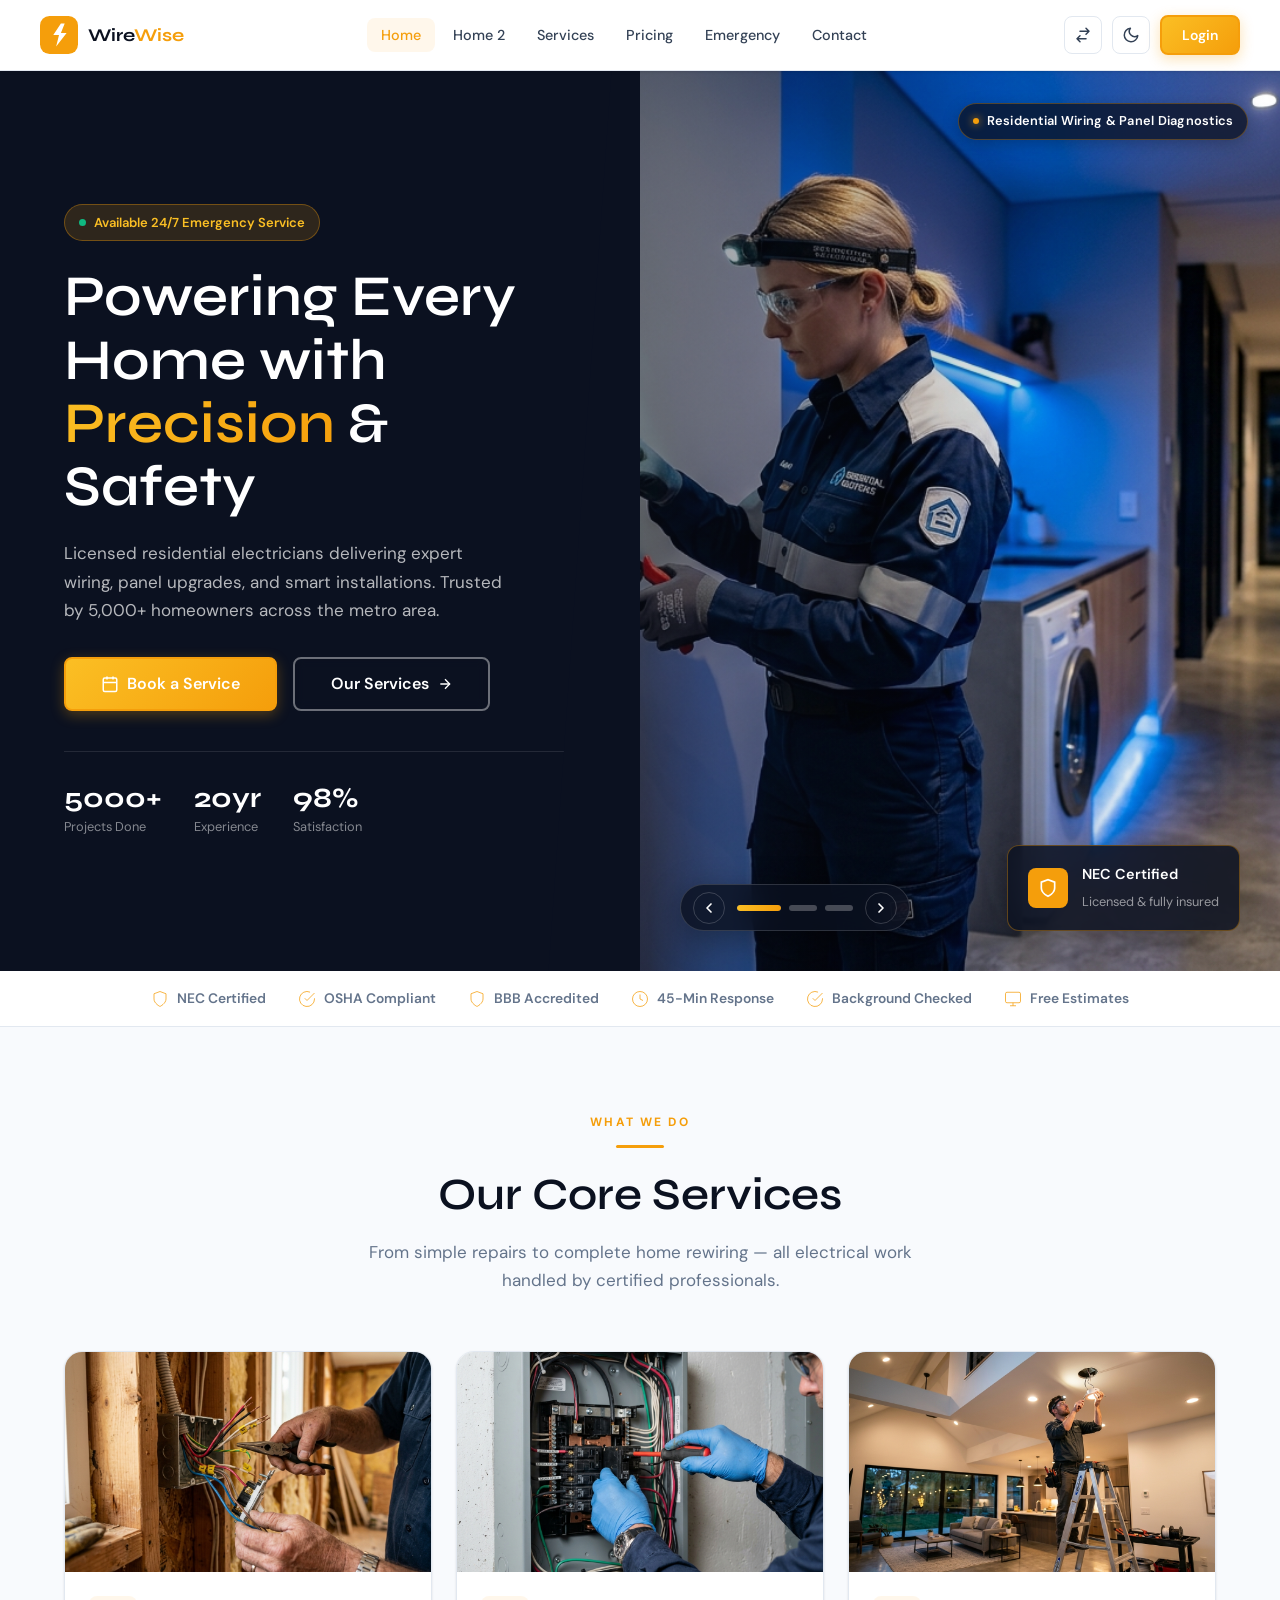
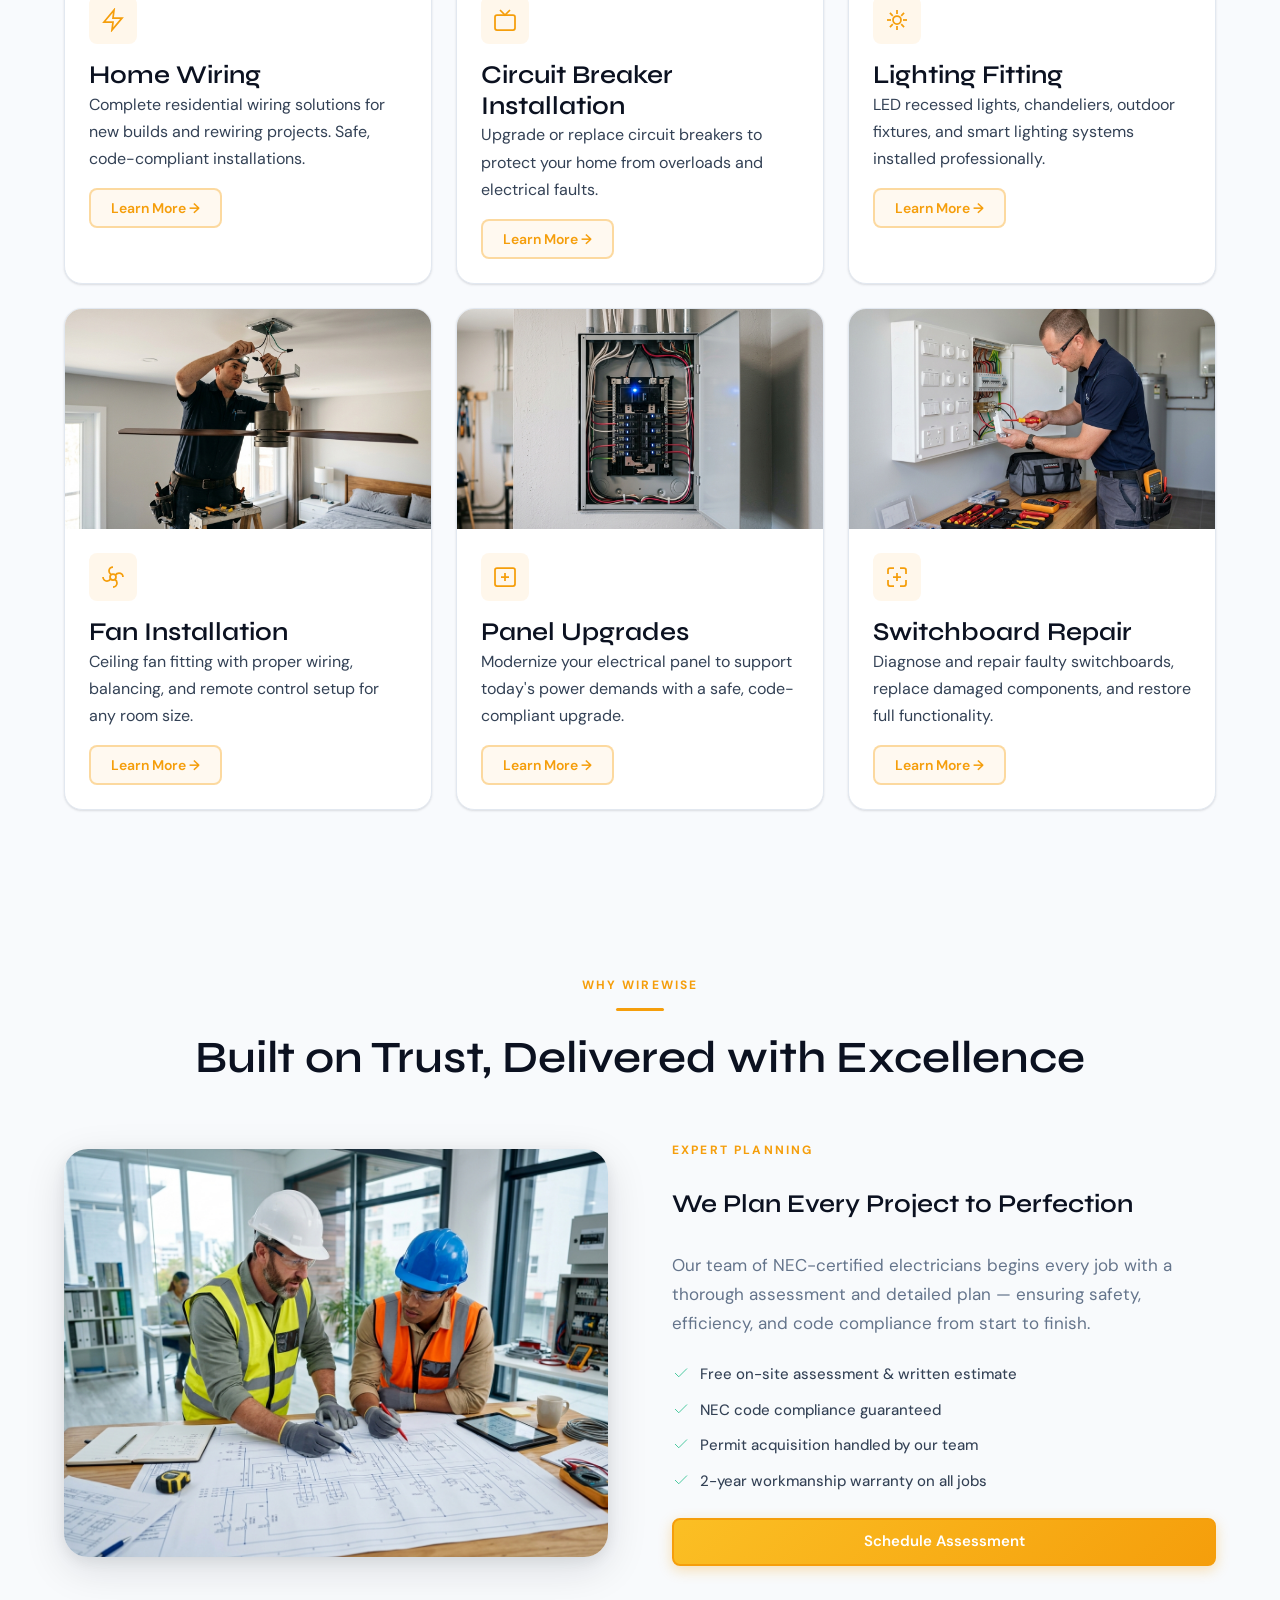
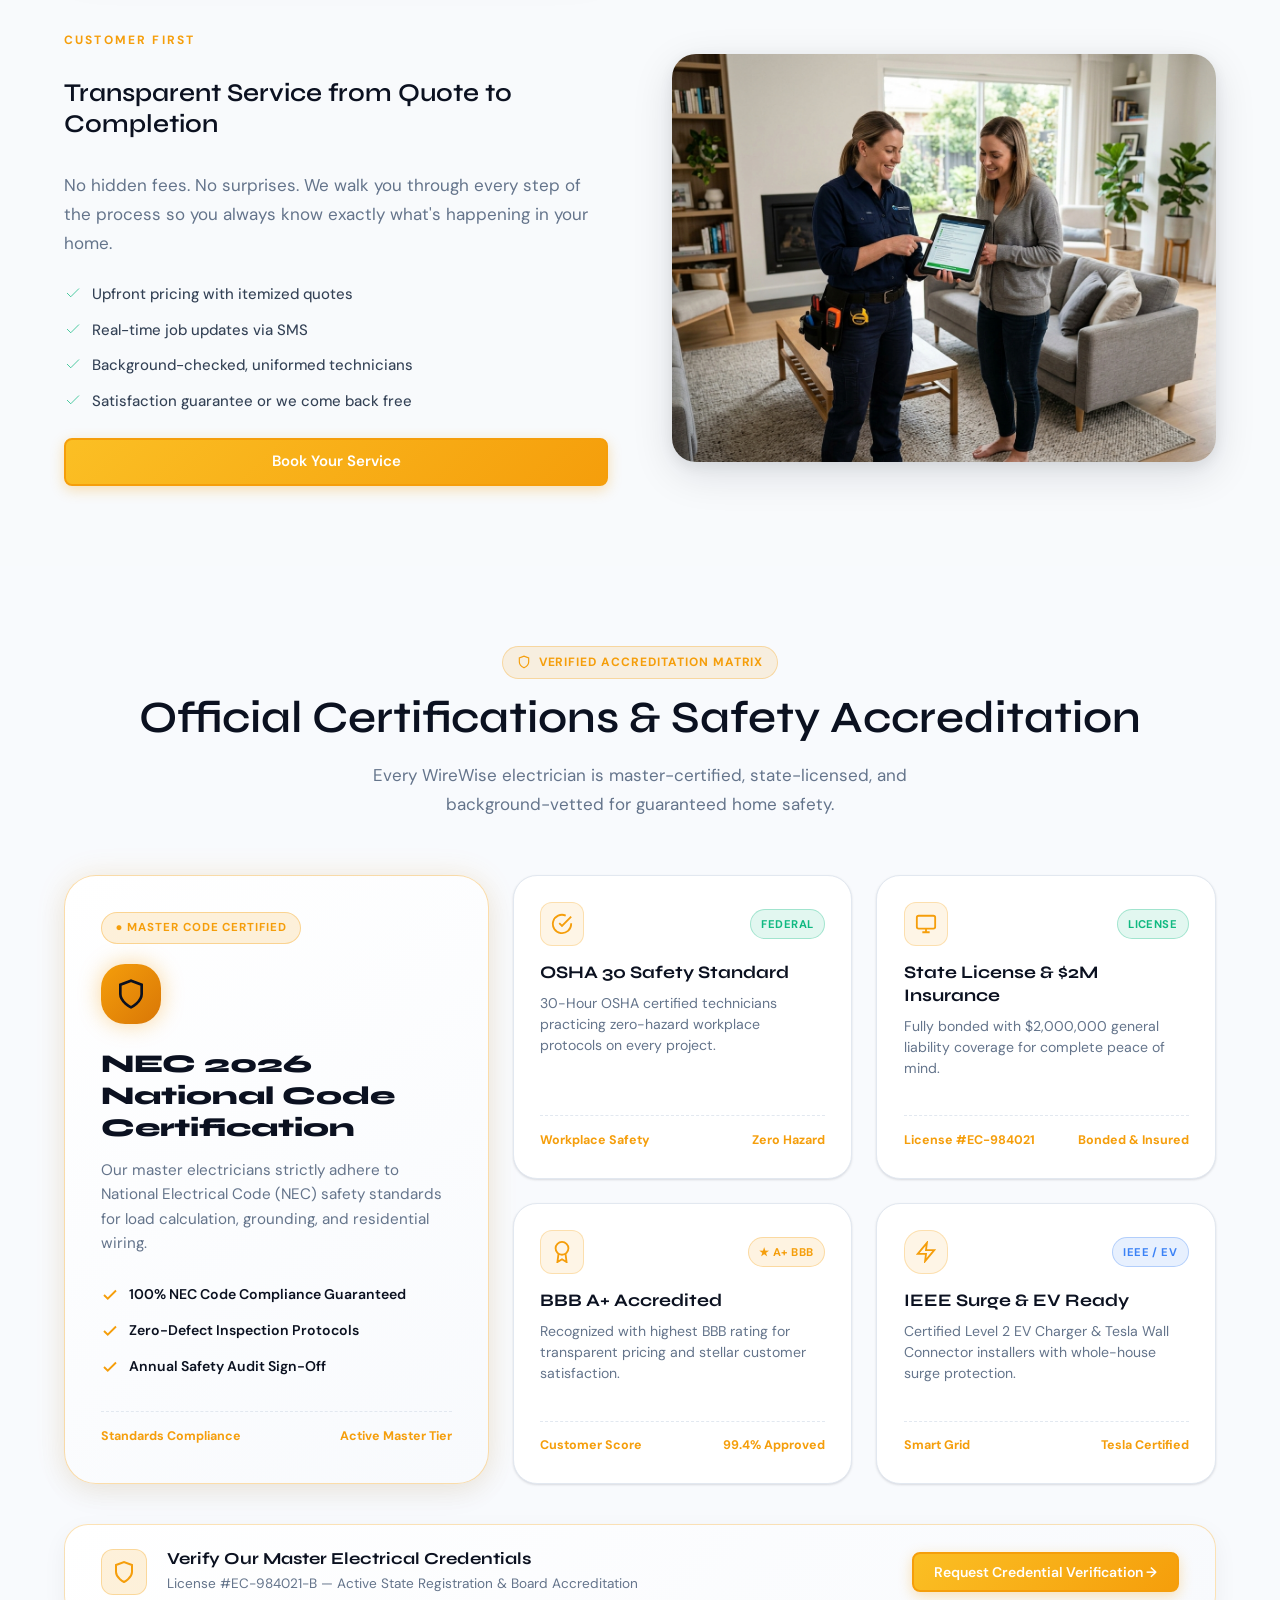
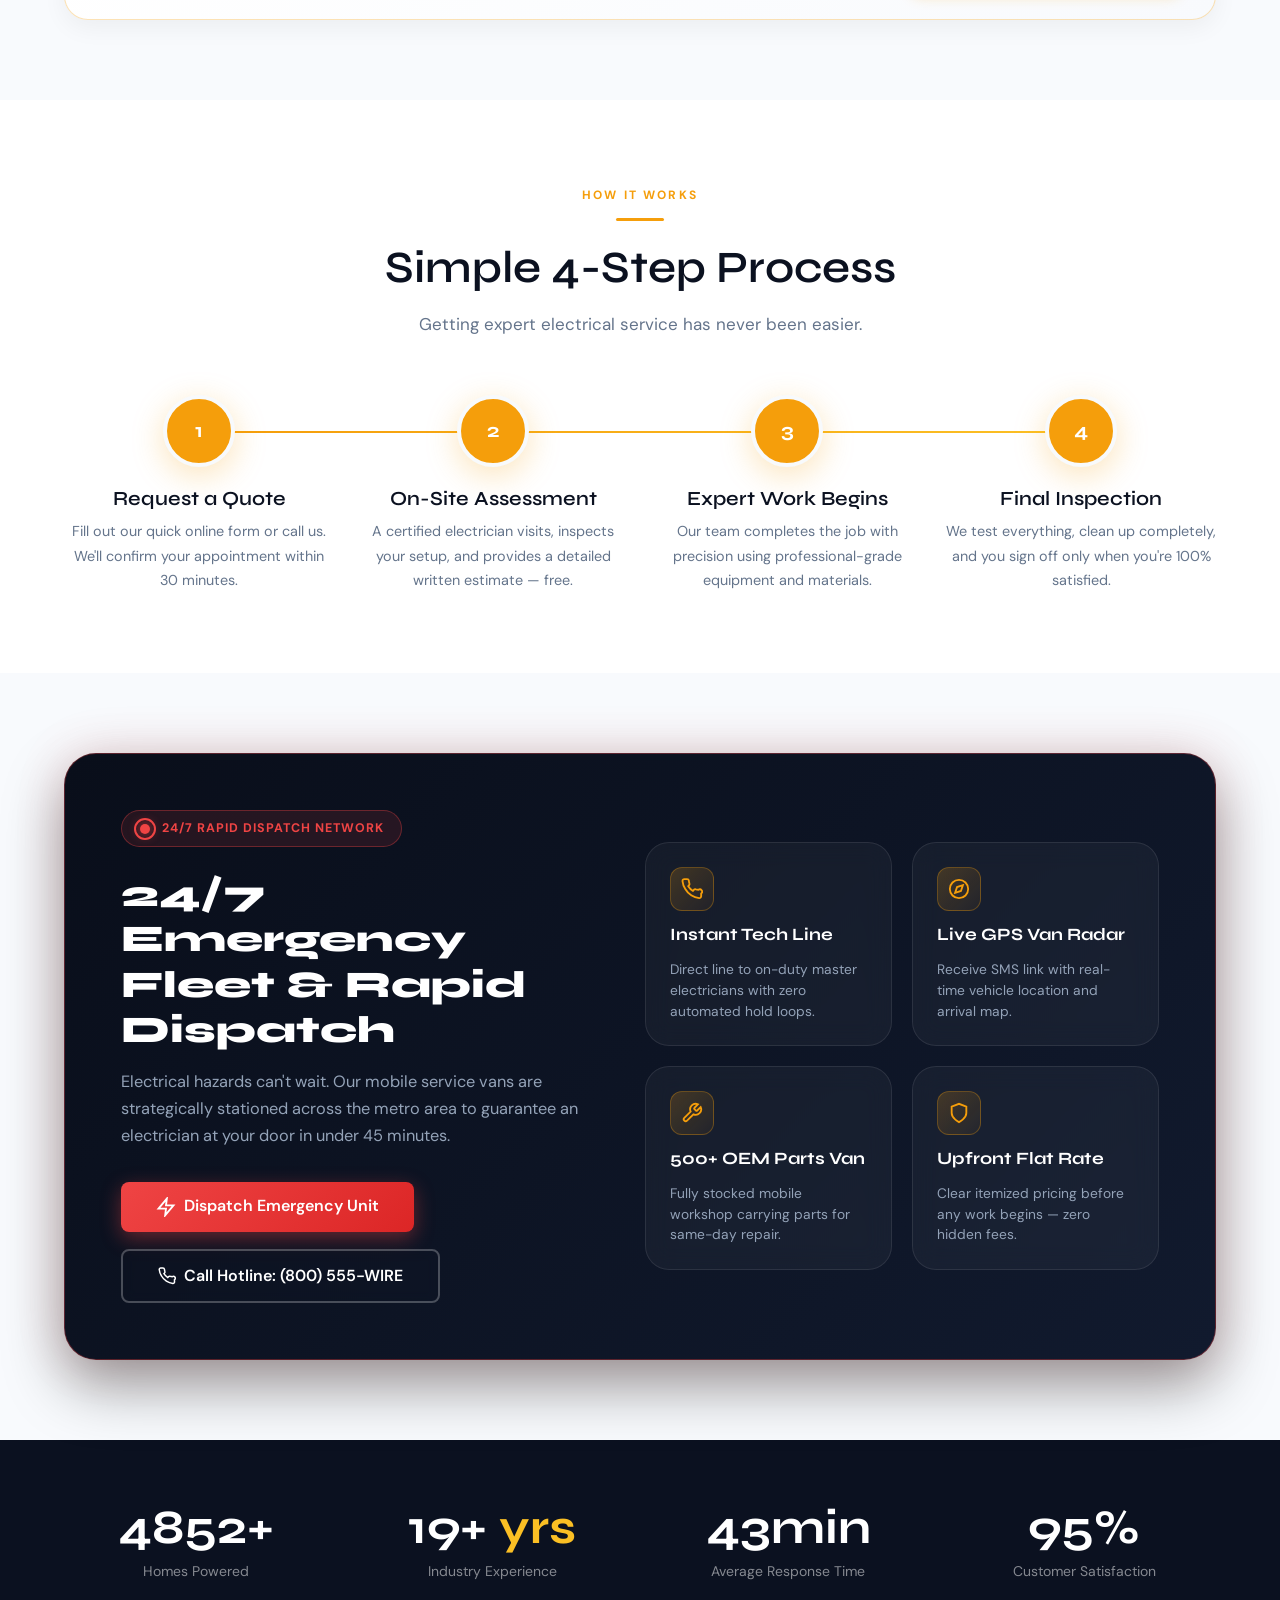
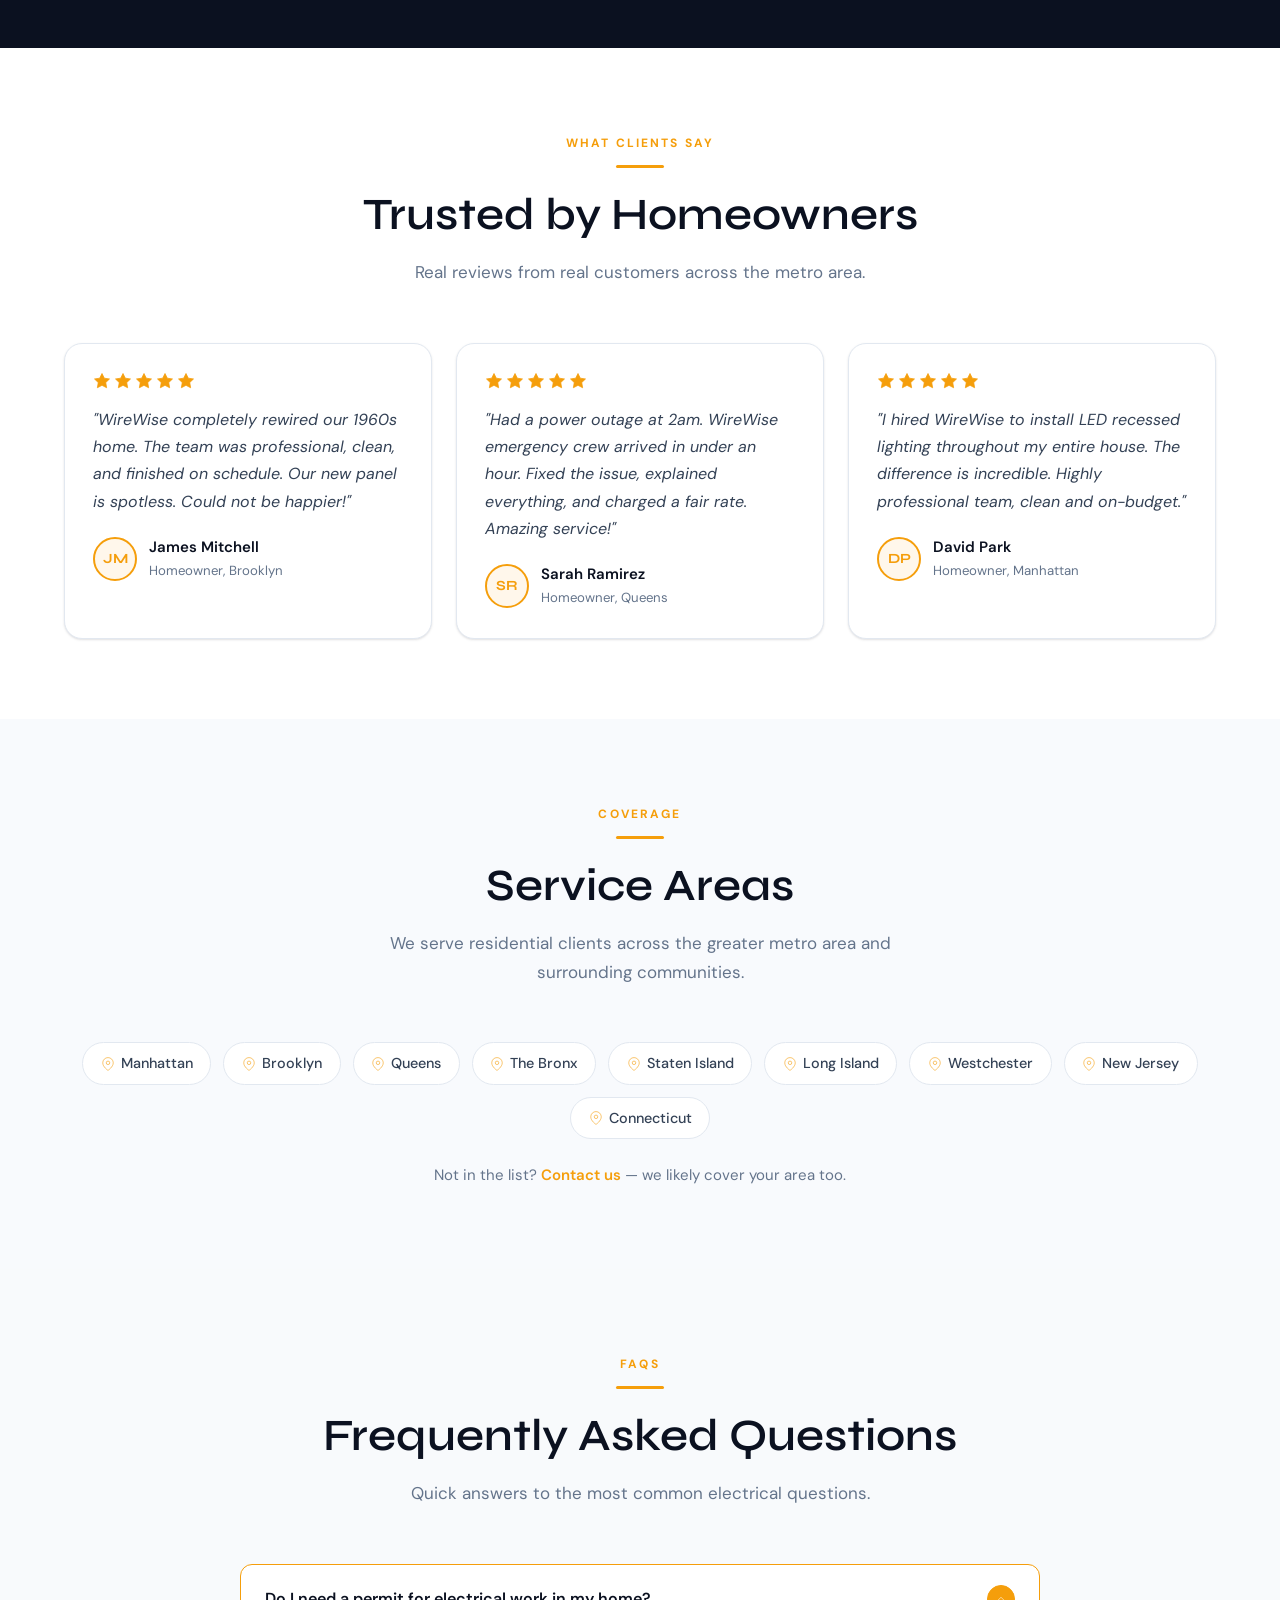
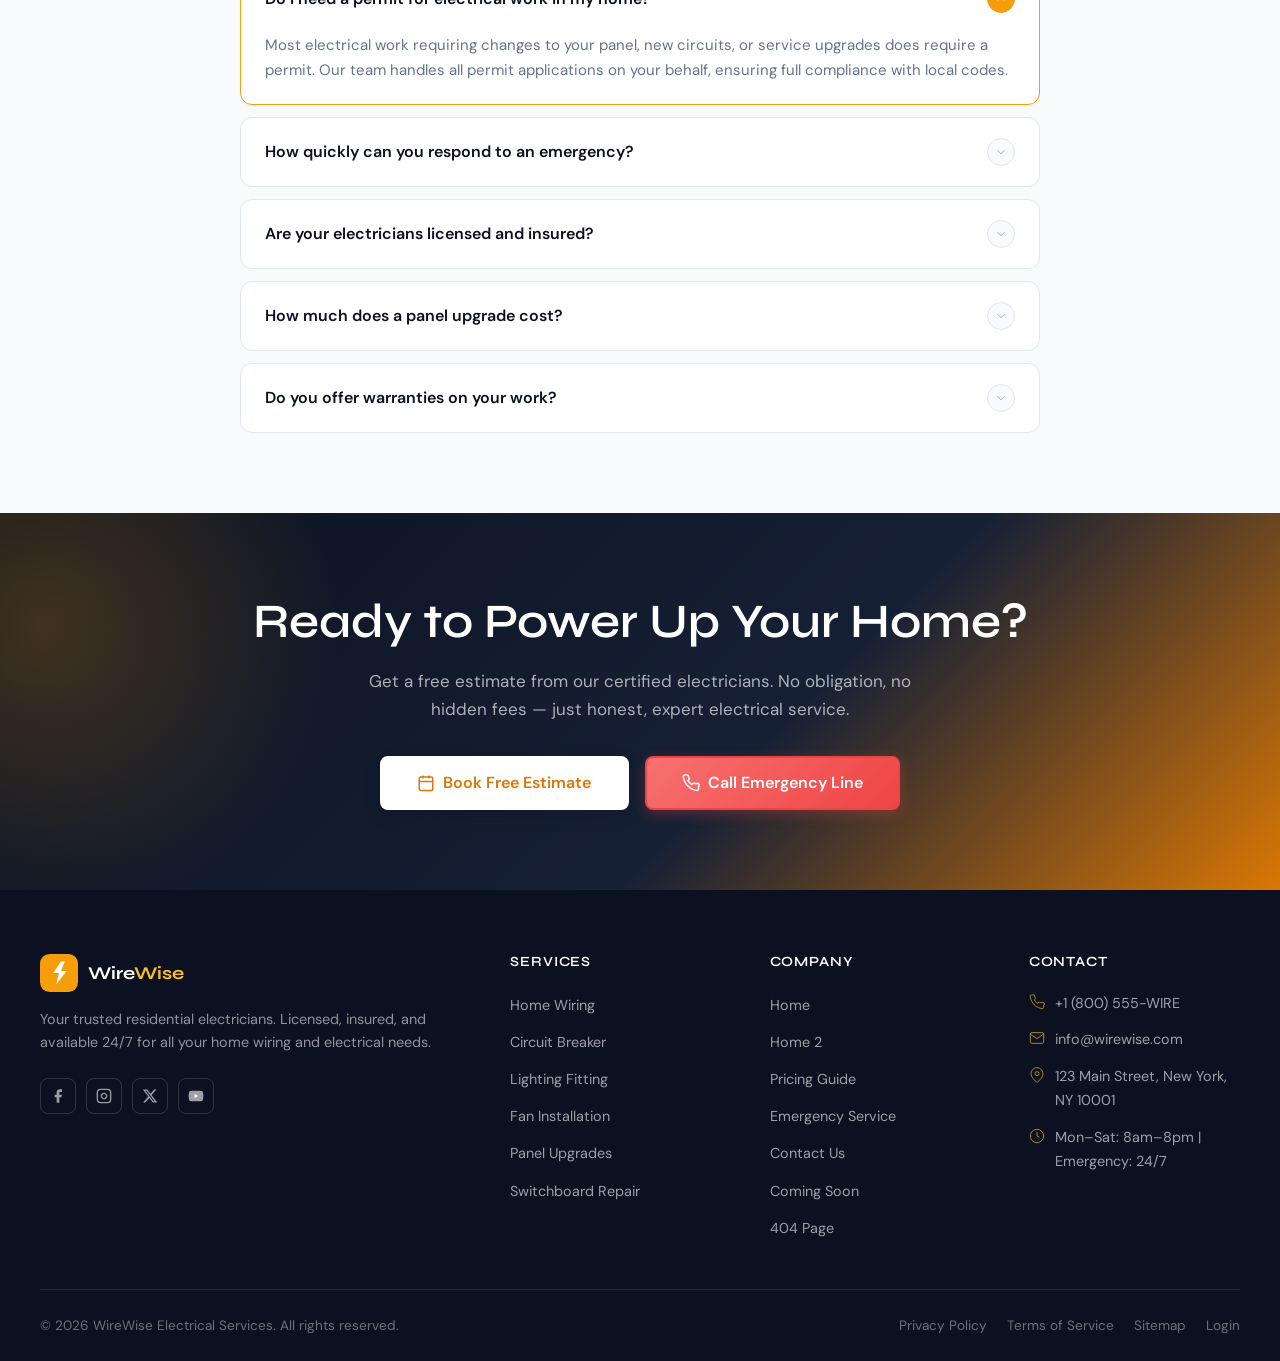
==== commit e44157ef: "fix" ====
--- a/index.html
+++ b/index.html
@@ -276,8 +276,134 @@
   </div>
 </section>
 
+<!-- ===== CERTIFICATIONS & VERIFIED CREDENTIALS (V3 BENTO) ===== -->
+<section class="section cert-section-v3 bg-surface-alt" aria-labelledby="certifications-heading">
+  <div class="container">
+    <div class="section-header center reveal">
+      <span class="cert-badge-v2">
+        <svg viewBox="0 0 24 24" width="14" height="14" fill="none" stroke="currentColor" stroke-width="2"><path d="M12 22s8-4 8-10V5l-8-3-8 3v7c0 6 8 10 8 10z"/></svg>
+        VERIFIED ACCREDITATION MATRIX
+      </span>
+      <h2 class="section-title" id="certifications-heading">Official Certifications & Safety Accreditation</h2>
+      <p class="section-subtitle">Every WireWise electrician is master-certified, state-licensed, and background-vetted for guaranteed home safety.</p>
+    </div>
+    
+    <div class="cert-bento-grid reveal">
+      <!-- Bento Hero Featured Tile (Spans 2 Rows) -->
+      <div class="bento-hero-tile">
+        <div>
+          <div class="bento-hero-badge">● MASTER CODE CERTIFIED</div>
+          <div class="bento-hero-icon">
+            <svg viewBox="0 0 24 24" width="32" height="32" fill="none" stroke="currentColor" stroke-width="2"><path d="M12 22s8-4 8-10V5l-8-3-8 3v7c0 6 8 10 8 10z"/></svg>
+          </div>
+          <h3 class="bento-hero-title">NEC 2026 National Code Certification</h3>
+          <p class="bento-hero-desc">Our master electricians strictly adhere to National Electrical Code (NEC) safety standards for load calculation, grounding, and residential wiring.</p>
+
+          <div class="bento-hero-list">
+            <div class="bento-hero-item">
+              <svg viewBox="0 0 24 24" fill="none" stroke="currentColor" stroke-width="2.5"><polyline points="20 6 9 17 4 12"/></svg>
+              100% NEC Code Compliance Guaranteed
+            </div>
+            <div class="bento-hero-item">
+              <svg viewBox="0 0 24 24" fill="none" stroke="currentColor" stroke-width="2.5"><polyline points="20 6 9 17 4 12"/></svg>
+              Zero-Defect Inspection Protocols
+            </div>
+            <div class="bento-hero-item">
+              <svg viewBox="0 0 24 24" fill="none" stroke="currentColor" stroke-width="2.5"><polyline points="20 6 9 17 4 12"/></svg>
+              Annual Safety Audit Sign-Off
+            </div>
+          </div>
+        </div>
+        <div class="bento-footer-tag">
+          <span>Standards Compliance</span>
+          <span>Active Master Tier</span>
+        </div>
+      </div>
+
+      <!-- Bento Tile 2: OSHA 30 -->
+      <div class="bento-card">
+        <div class="bento-card-header">
+          <div class="bento-icon">
+            <svg viewBox="0 0 24 24" width="22" height="22" fill="none" stroke="currentColor" stroke-width="2"><path d="M22 11.08V12a10 10 0 1 1-5.93-9.14"/><polyline points="22 4 12 14.01 9 11.01"/></svg>
+          </div>
+          <span class="cert-status-pill-v2 green">FEDERAL</span>
+        </div>
+        <h3 class="bento-card-title">OSHA 30 Safety Standard</h3>
+        <p class="bento-card-desc">30-Hour OSHA certified technicians practicing zero-hazard workplace protocols on every project.</p>
+        <div class="bento-footer-tag">
+          <span>Workplace Safety</span>
+          <span>Zero Hazard</span>
+        </div>
+      </div>
+
+      <!-- Bento Tile 3: State License -->
+      <div class="bento-card">
+        <div class="bento-card-header">
+          <div class="bento-icon">
+            <svg viewBox="0 0 24 24" width="22" height="22" fill="none" stroke="currentColor" stroke-width="2"><rect x="2" y="3" width="20" height="14" rx="2" ry="2"/><line x1="8" y1="21" x2="16" y2="21"/><line x1="12" y1="17" x2="12" y2="21"/></svg>
+          </div>
+          <span class="cert-status-pill-v2 green">LICENSE</span>
+        </div>
+        <h3 class="bento-card-title">State License & $2M Insurance</h3>
+        <p class="bento-card-desc">Fully bonded with $2,000,000 general liability coverage for complete peace of mind.</p>
+        <div class="bento-footer-tag">
+          <span>License #EC-984021</span>
+          <span>Bonded & Insured</span>
+        </div>
+      </div>
+
+      <!-- Bento Tile 4: BBB A+ Rating -->
+      <div class="bento-card">
+        <div class="bento-card-header">
+          <div class="bento-icon">
+            <svg viewBox="0 0 24 24" width="22" height="22" fill="none" stroke="currentColor" stroke-width="2"><circle cx="12" cy="8" r="7"/><polyline points="8.21 13.89 7 23 12 20 17 23 15.79 13.88"/></svg>
+          </div>
+          <span class="cert-status-pill-v2 amber">★ A+ BBB</span>
+        </div>
+        <h3 class="bento-card-title">BBB A+ Accredited</h3>
+        <p class="bento-card-desc">Recognized with highest BBB rating for transparent pricing and stellar customer satisfaction.</p>
+        <div class="bento-footer-tag">
+          <span>Customer Score</span>
+          <span>99.4% Approved</span>
+        </div>
+      </div>
+
+      <!-- Bento Tile 5: IEEE & EV Smart Grid -->
+      <div class="bento-card">
+        <div class="bento-card-header">
+          <div class="cert-icon-v2" style="width:44px;height:44px;">
+            <svg viewBox="0 0 24 24" width="22" height="22" fill="none" stroke="currentColor" stroke-width="2"><polygon points="13 2 3 14 12 14 11 22 21 10 12 10 13 2"/></svg>
+          </div>
+          <span class="cert-status-pill-v2 blue">IEEE / EV</span>
+        </div>
+        <h3 class="bento-card-title">IEEE Surge & EV Ready</h3>
+        <p class="bento-card-desc">Certified Level 2 EV Charger & Tesla Wall Connector installers with whole-house surge protection.</p>
+        <div class="bento-footer-tag">
+          <span>Smart Grid</span>
+          <span>Tesla Certified</span>
+        </div>
+      </div>
+    </div>
+
+    <!-- License Toolbar -->
+    <div class="license-bar-v3 reveal">
+      <div class="license-bar-v3-left">
+        <div class="license-bar-v3-icon">
+          <svg viewBox="0 0 24 24" width="24" height="24" fill="none" stroke="currentColor" stroke-width="2"><path d="M12 22s8-4 8-10V5l-8-3-8 3v7c0 6 8 10 8 10z"/></svg>
+        </div>
+        <div>
+          <h4>Verify Our Master Electrical Credentials</h4>
+          <p>License #EC-984021-B — Active State Registration & Board Accreditation</p>
+        </div>
+      </div>
+      <a href="contact.html" class="btn btn-primary btn-sm">Request Credential Verification →</a>
+    </div>
+  </div>
+</section>
+
+
 <!-- ===== PROCESS STEPS — Horizontal timeline ===== -->
-<section class="section bg-surface-alt" aria-labelledby="process-heading">
+<section class="section bg-surface" aria-labelledby="process-heading">
   <div class="container">
     <div class="section-header center reveal">
       <span class="section-label">How It Works</span>
@@ -309,6 +435,72 @@
     </div>
   </div>
 </section>
+
+<!-- ===== FAST RESPONSE & EMERGENCY GUARANTEE (V3 NETWORK HUB) ===== -->
+<section class="section fr-section-v3 bg-surface-alt" aria-labelledby="fast-response-heading">
+  <div class="container">
+    <div class="fr-hub-v3 reveal">
+      <div class="fr-hub-grid">
+        <!-- Left Hero Area -->
+        <div>
+          <div class="fr-sonar-badge">
+            <span class="fr-sonar-ring"></span>
+            24/7 RAPID DISPATCH NETWORK
+          </div>
+          <h2 class="fr-hub-title" id="fast-response-heading">24/7 Emergency Fleet & Rapid Dispatch</h2>
+          <p class="fr-hub-desc">Electrical hazards can't wait. Our mobile service vans are strategically stationed across the metro area to guarantee an electrician at your door in under 45 minutes.</p>
+
+          <div class="fr-hub-ctas">
+            <a href="emergency.html" class="btn btn-danger btn-lg fr-dispatch-btn">
+              <svg width="20" height="20" viewBox="0 0 24 24" fill="none" stroke="currentColor" stroke-width="2.2"><path d="M13 2L3 14h9l-1 8 10-12h-9l1-8z"/></svg>
+              Dispatch Emergency Unit
+            </a>
+            <a href="contact.html" class="btn btn-outline-white btn-lg fr-hotline-btn">
+              <svg width="18" height="18" viewBox="0 0 24 24" fill="none" stroke="currentColor" stroke-width="2"><path d="M22 16.92v3a2 2 0 0 1-2.18 2 19.79 19.79 0 0 1-8.63-3.07A19.5 19.5 0 0 1 4.69 12a19.79 19.79 0 0 1-3.07-8.67A2 2 0 0 1 3.6 1.27h3a2 2 0 0 1 2 1.72c.08.96.26 1.9.55 2.81a2 2 0 0 1-.45 2.11L7.91 8.9a16 16 0 0 0 5.18 5.18l1-1.27a2 2 0 0 1 2.11-.45c.91.29 1.85.47 2.81.55A2 2 0 0 1 22 16.92z"/></svg>
+              Call Hotline: (800) 555-WIRE
+            </a>
+          </div>
+        </div>
+
+        <!-- Right 2x2 Feature Matrix Grid -->
+        <div class="fr-quad-grid">
+          <div class="fr-quad-card">
+            <div class="fr-quad-icon">
+              <svg viewBox="0 0 24 24" width="22" height="22" fill="none" stroke="currentColor" stroke-width="2"><path d="M22 16.92v3a2 2 0 0 1-2.18 2 19.79 19.79 0 0 1-8.63-3.07A19.5 19.5 0 0 1 4.69 12a19.79 19.79 0 0 1-3.07-8.67A2 2 0 0 1 3.6 1.27h3a2 2 0 0 1 2 1.72c.08.96.26 1.9.55 2.81a2 2 0 0 1-.45 2.11L7.91 8.9a16 16 0 0 0 5.18 5.18l1-1.27a2 2 0 0 1 2.11-.45c.91.29 1.85.47 2.81.55A2 2 0 0 1 22 16.92z"/></svg>
+            </div>
+            <h4>Instant Tech Line</h4>
+            <p>Direct line to on-duty master electricians with zero automated hold loops.</p>
+          </div>
+
+          <div class="fr-quad-card">
+            <div class="fr-quad-icon">
+              <svg viewBox="0 0 24 24" width="22" height="22" fill="none" stroke="currentColor" stroke-width="2"><circle cx="12" cy="12" r="10"/><polygon points="16.24 7.76 14.12 14.12 7.76 16.24 9.88 9.88 16.24 7.76"/></svg>
+            </div>
+            <h4>Live GPS Van Radar</h4>
+            <p>Receive SMS link with real-time vehicle location and arrival map.</p>
+          </div>
+
+          <div class="fr-quad-card">
+            <div class="fr-quad-icon">
+              <svg viewBox="0 0 24 24" width="22" height="22" fill="none" stroke="currentColor" stroke-width="2"><path d="M14.7 6.3a1 1 0 0 0 0 1.4l1.6 1.6a1 1 0 0 0 1.4 0l3.77-3.77a6 6 0 0 1-7.94 7.94l-6.91 6.91a2.12 2.12 0 0 1-3-3l6.91-6.91a6 6 0 0 1 7.94-7.94l-3.76 3.76z"/></svg>
+            </div>
+            <h4>500+ OEM Parts Van</h4>
+            <p>Fully stocked mobile workshop carrying parts for same-day repair.</p>
+          </div>
+
+          <div class="fr-quad-card">
+            <div class="fr-quad-icon">
+              <svg viewBox="0 0 24 24" width="22" height="22" fill="none" stroke="currentColor" stroke-width="2"><path d="M12 22s8-4 8-10V5l-8-3-8 3v7c0 6 8 10 8 10z"/></svg>
+            </div>
+            <h4>Upfront Flat Rate</h4>
+            <p>Clear itemized pricing before any work begins — zero hidden fees.</p>
+          </div>
+        </div>
+      </div>
+    </div>
+  </div>
+</section>
+
 
 <!-- ===== STATS BAND ===== -->
 <div class="stats-band" aria-label="Company statistics">
--- a/style.css
+++ b/style.css
@@ -64,7 +64,7 @@
 /* Reset */
 *,*::before,*::after{margin:0;padding:0;box-sizing:border-box;}
 html{scroll-behavior:smooth;font-size:16px;overflow-x:clip;}
-body{font-family:'DM Sans',sans-serif;color:var(--text-body);background-color:var(--bg-page);line-height:1.7;overflow-x:hidden;transition:background-color 0.3s ease,color 0.3s ease;}
+body{font-family:'DM Sans',sans-serif;color:var(--text-body);background-color:var(--bg-page);line-height:1.7;overflow-x:clip;transition:background-color 0.3s ease,color 0.3s ease;}
 h1,h2,h3,h4,h5,h6{font-family:'Syne',sans-serif;color:var(--text-dark);line-height:1.2;font-weight:600;}
 h1{font-size:clamp(2.2rem,5vw,3.8rem);}
 h2{font-size:clamp(1.8rem,3.5vw,2.8rem);}
@@ -87,13 +87,11 @@
 .bg-surface-alt{background:var(--surface-alt);}
 
 /* Buttons */
-.btn{display:inline-flex;align-items:center;justify-content:center;gap:0.5rem;padding:0.75rem 1.75rem;border-radius:var(--radius-sm);font-family:'DM Sans',sans-serif;font-weight:600;font-size:0.9375rem;cursor:pointer;transition:var(--transition);white-space:nowrap;border:2px solid transparent;text-decoration:none;line-height:1.3;position:relative;overflow:hidden;}
+.btn{display:inline-flex;align-items:center;justify-content:center;gap:0.5rem;padding:0.75rem 1.75rem;border-radius:var(--radius-sm);font-family:'DM Sans',sans-serif;font-weight:600;font-size:0.9375rem;cursor:pointer;transition:transform 0.22s ease,box-shadow 0.22s ease,background-color 0.22s ease,border-color 0.22s ease,color 0.22s ease,filter 0.22s ease;white-space:nowrap;border:2px solid transparent;text-decoration:none;line-height:1.3;position:relative;overflow:hidden;}
 .btn-sm{padding:0.55rem 1.25rem;font-size:0.875rem;}
 .btn-lg{padding:0.9rem 2.2rem;font-size:1rem;}
 .btn-primary{background:linear-gradient(135deg,var(--primary-light) 0%,var(--primary) 100%);color:#fff;border-color:var(--primary);box-shadow:0 4px 14px rgba(var(--primary-rgb),0.3);}
-.btn-primary::after{content:'';position:absolute;top:-50%;left:-60%;width:40%;height:200%;background:linear-gradient(90deg,transparent,rgba(255,255,255,0.35),transparent);transform:rotate(25deg);pointer-events:none;transition:none;}
-.btn-primary:hover::after{left:130%;transition:left 0.7s ease-in-out;}
-.btn-primary:hover{background:var(--primary-dark);border-color:var(--primary-dark);transform:translateY(-2px);box-shadow:0 8px 24px rgba(var(--primary-rgb),0.42),0 0 16px rgba(var(--primary-rgb),0.25);}
+.btn-primary:hover{filter:brightness(0.92);border-color:var(--primary-dark);transform:translateY(-2px);box-shadow:0 8px 24px rgba(var(--primary-rgb),0.42),0 0 16px rgba(var(--primary-rgb),0.25);}
 .btn-secondary{background:rgba(var(--primary-rgb),0.06);color:var(--primary);border-color:var(--primary-border);}
 .btn-secondary:hover{background:var(--primary);color:#fff;border-color:var(--primary);transform:translateY(-2px);box-shadow:var(--shadow-blue);}
 .btn-dark{background:var(--secondary);color:#fff;border-color:var(--secondary);}
@@ -103,7 +101,7 @@
 .btn-outline-white{background:transparent;color:#fff;border-color:rgba(255,255,255,0.4);backdrop-filter:blur(6px);}
 .btn-outline-white:hover{background:rgba(255,255,255,0.15);border-color:#fff;transform:translateY(-2px);}
 .btn-danger{background:linear-gradient(135deg,#f87171 0%,var(--accent-red) 100%);color:#fff;border-color:var(--accent-red);box-shadow:0 4px 14px rgba(239,68,68,0.3);}
-.btn-danger:hover{background:#dc2626;transform:translateY(-2px);box-shadow:0 8px 28px rgba(239,68,68,0.45);}
+.btn-danger:hover{filter:brightness(0.92);border-color:#dc2626;transform:translateY(-2px);box-shadow:0 8px 28px rgba(239,68,68,0.45);}
 
 /* Section helpers */
 .section{padding:5rem 0;}
@@ -299,15 +297,15 @@
 .cta-banner-btns{display:flex;gap:1rem;justify-content:center;flex-wrap:wrap;}
 
 /* Page hero */
-.page-hero{position:relative;overflow:hidden;height:360px;display:flex;align-items:flex-end;}
+.page-hero{position:relative;overflow:hidden;min-height:360px;display:flex;align-items:center;justify-content:center;text-align:center;}
 .page-hero img{position:absolute;inset:0;width:100%;height:100%;object-fit:cover;}
 .page-hero-overlay{position:absolute;inset:0;background:linear-gradient(to top,rgba(15,23,42,0.92) 40%,rgba(15,23,42,0.5) 100%);}
-.page-hero-content{position:relative;z-index:2;max-width:1200px;margin:0 auto;padding:0 1.5rem 3rem;width:100%;}
-.page-hero-content h1{color:#fff;margin-bottom:0.5rem;}
-.page-hero-content p{color:rgba(255,255,255,0.65);font-size:1.0625rem;font-weight:400;}
+.page-hero-content{position:relative;z-index:2;max-width:800px;margin:0 auto;padding:3rem 1.5rem;width:100%;display:flex;flex-direction:column;align-items:center;justify-content:center;text-align:center;}
+.page-hero-content h1{color:#fff;margin-bottom:0.5rem;text-align:center;}
+.page-hero-content p{color:rgba(255,255,255,0.65);font-size:1.0625rem;font-weight:400;text-align:center;max-width:640px;margin:0 auto;}
 
 /* Breadcrumb */
-.breadcrumb{display:flex;align-items:center;gap:0.5rem;font-size:0.85rem;color:rgba(255,255,255,0.5);margin-bottom:0.75rem;flex-wrap:wrap;}
+.breadcrumb{display:flex;align-items:center;justify-content:center;gap:0.5rem;font-size:0.85rem;color:rgba(255,255,255,0.5);margin-bottom:0.75rem;flex-wrap:wrap;}
 .breadcrumb a{color:rgba(255,255,255,0.5);transition:var(--transition-fast);}
 .breadcrumb a:hover{color:var(--primary-light);}
 .breadcrumb svg{width:14px;height:14px;stroke:rgba(255,255,255,0.35);fill:none;flex-shrink:0;}
@@ -340,6 +338,28 @@
 .form-control::placeholder{color:var(--text-light);}
 textarea.form-control{resize:vertical;min-height:140px;}
 .form-row{display:grid;grid-template-columns:1fr 1fr;gap:1rem;}
+
+/* Date Input & Native Calendar Indicator */
+input[type="date"]{color-scheme:light;}
+input[type="date"]::-webkit-calendar-picker-indicator{cursor:pointer;border-radius:var(--radius-xs);padding:2px;opacity:0.85;background-image:url("data:image/svg+xml,%3Csvg xmlns='http://www.w3.org/2000/svg' width='18' height='18' viewBox='0 0 24 24' fill='none' stroke='black' stroke-width='2' stroke-linecap='round' stroke-linejoin='round'%3E%3Crect x='3' y='4' width='18' height='18' rx='2' ry='2'%3E%3C/rect%3E%3Cline x1='16' y1='2' x2='16' y2='6'%3E%3C/line%3E%3Cline x1='8' y1='2' x2='8' y2='6'%3E%3C/line%3E%3Cline x1='3' y1='10' x2='21' y2='10'%3E%3C/line%3E%3C/svg%3E");background-position:center;background-size:18px;background-repeat:no-repeat;transition:transform 0.18s ease,opacity 0.18s ease,filter 0.18s ease;}
+input[type="date"]::-webkit-calendar-picker-indicator:hover{opacity:1;transform:scale(1.1);filter:drop-shadow(0 0 4px rgba(var(--primary-rgb),0.3));}
+
+.dark input[type="date"]{color-scheme:dark;}
+.dark input[type="date"]::-webkit-calendar-picker-indicator{background-image:url("data:image/svg+xml,%3Csvg xmlns='http://www.w3.org/2000/svg' width='18' height='18' viewBox='0 0 24 24' fill='none' stroke='white' stroke-width='2' stroke-linecap='round' stroke-linejoin='round'%3E%3Crect x='3' y='4' width='18' height='18' rx='2' ry='2'%3E%3C/rect%3E%3Cline x1='16' y1='2' x2='16' y2='6'%3E%3C/line%3E%3Cline x1='8' y1='2' x2='8' y2='6'%3E%3C/line%3E%3Cline x1='3' y1='10' x2='21' y2='10'%3E%3C/line%3E%3C/svg%3E");background-position:center;background-size:18px;background-repeat:no-repeat;opacity:0.95;filter:drop-shadow(0 1px 2px rgba(0,0,0,0.5));}
+.dark input[type="date"]::-webkit-calendar-picker-indicator:hover{opacity:1;transform:scale(1.15);filter:drop-shadow(0 0 6px var(--primary-glow));}
+
+/* RTL Form Controls Alignment */
+[dir="rtl"] input[type="tel"],
+html[dir="rtl"] input[type="tel"],
+[dir="rtl"] input[type="number"],
+html[dir="rtl"] input[type="number"]{direction:ltr;text-align:right;}
+[dir="rtl"] input[type="date"],
+html[dir="rtl"] input[type="date"]{text-align:right;}
+[dir="rtl"] input[type="date"]::-webkit-datetime-edit,
+html[dir="rtl"] input[type="date"]::-webkit-datetime-edit{text-align:right;direction:ltr;}
+[dir="rtl"] input[type="date"]::-webkit-calendar-picker-indicator,
+html[dir="rtl"] input[type="date"]::-webkit-calendar-picker-indicator{order:-1;margin-left:0;margin-right:0;}
+
 .contact-info-card{background:var(--secondary);border-radius:var(--radius-xl);padding:2.5rem;}
 .contact-info-card h3{color:#fff;margin-bottom:0.5rem;}
 .contact-info-card p{color:rgba(255,255,255,0.55);font-weight:400;margin-bottom:2rem;}
@@ -348,6 +368,20 @@
 .contact-detail-icon svg{width:20px;height:20px;stroke:var(--primary-light);fill:none;}
 .contact-detail-label{font-size:0.8rem;color:rgba(255,255,255,0.4);margin-bottom:0.25rem;font-weight:400;}
 .contact-detail-value{font-weight:600;color:#fff;font-size:0.9375rem;}
+
+/* Contact Sidebar & Image Card */
+.contact-sidebar{display:flex;flex-direction:column;gap:1.75rem;}
+.contact-image-card{position:relative;border-radius:var(--radius-xl);overflow:hidden;border:1px solid var(--border);box-shadow:var(--shadow-md);background:var(--surface-card);height:280px;display:flex;}
+.contact-image-card img{width:100%;height:100%;object-fit:cover;display:block;transition:transform 0.6s cubic-bezier(0.16, 1, 0.3, 1);}
+.contact-image-card:hover img{transform:scale(1.05);}
+.contact-image-overlay{position:absolute;inset:0;background:linear-gradient(180deg, rgba(15,23,42,0.08) 0%, rgba(15,23,42,0.78) 100%);pointer-events:none;}
+.contact-image-badge{position:absolute;bottom:1.15rem;left:1.15rem;right:1.15rem;display:flex;align-items:center;gap:0.875rem;padding:0.75rem 1rem;background:rgba(15,23,42,0.78);backdrop-filter:blur(12px);-webkit-backdrop-filter:blur(12px);border:1px solid rgba(255,255,255,0.15);border-radius:var(--radius-md);box-shadow:0 8px 30px rgba(0,0,0,0.35);z-index:2;}
+.contact-image-badge-icon{width:38px;height:38px;border-radius:var(--radius-sm);background:rgba(var(--primary-rgb),0.22);border:1px solid rgba(var(--primary-rgb),0.45);display:flex;align-items:center;justify-content:center;flex-shrink:0;}
+.contact-image-badge-icon svg{width:19px;height:19px;stroke:var(--primary-light);}
+.contact-image-badge-text{display:flex;flex-direction:column;gap:0.15rem;min-width:0;}
+.contact-image-badge-text .badge-title{font-weight:700;font-size:0.9rem;color:#ffffff;font-family:'Syne',sans-serif;letter-spacing:-0.01em;}
+.contact-image-badge-text .badge-sub{font-size:0.75rem;color:rgba(255,255,255,0.75);font-weight:400;white-space:nowrap;overflow:hidden;text-overflow:ellipsis;}
+
 .map-container{border-radius:var(--radius-lg);overflow:hidden;aspect-ratio:16/7;border:1px solid var(--border);background:var(--surface-alt);margin-top:3rem;position:relative;}
 .map-container iframe{width:100%;height:100%;border:none;display:block;}
 
@@ -411,7 +445,7 @@
 .emergency-step p{font-size:0.9rem;color:var(--text-muted);font-weight:400;}
 
 /* Error page */
-.error-page{min-height:100vh;display:flex;flex-direction:column;align-items:center;justify-content:center;text-align:center;padding:2rem 1.5rem;background:var(--bg-page);}
+.error-page{min-height:100vh;display:flex;flex-direction:column;align-items:center;justify-content:center;text-align:center;padding:3rem 1.5rem;background:var(--bg-page);position:relative;}
 .error-page-inner{position:relative;display:flex;flex-direction:column;align-items:center;}
 .error-code{font-family:'Syne',sans-serif;font-size:clamp(6rem,15vw,10rem);font-weight:800;color:var(--primary);line-height:1;opacity:0.12;position:absolute;top:50%;left:50%;transform:translate(-50%,-50%);pointer-events:none;white-space:nowrap;}
 .error-content{position:relative;z-index:1;display:flex;flex-direction:column;align-items:center;}
@@ -421,19 +455,114 @@
 .error-page p{color:var(--text-muted);max-width:480px;margin:0 auto 2rem;font-weight:400;}
 
 /* Coming soon */
-.coming-page{min-height:100vh;display:flex;flex-direction:column;align-items:center;justify-content:center;text-align:center;padding:2rem 1.5rem;background:var(--secondary);position:relative;overflow:hidden;}
+.coming-page{min-height:100vh;display:flex;flex-direction:column;align-items:center;justify-content:center;text-align:center;padding:3rem 1.5rem;background:var(--bg-page);color:var(--text-dark);position:relative;overflow:hidden;transition:var(--transition);}
+.dark .coming-page{background:var(--secondary);color:#ffffff;}
 .coming-page::before{content:'';position:absolute;top:10%;left:50%;transform:translateX(-50%);width:700px;height:700px;border-radius:50%;background:radial-gradient(circle,rgba(var(--primary-rgb),0.18) 0%,transparent 70%);pointer-events:none;}
 .coming-content{position:relative;z-index:1;max-width:560px;}
-.coming-page h1{color:#fff;margin-bottom:1rem;}
-.coming-page p{color:rgba(255,255,255,0.55);max-width:480px;margin:0 auto 2.5rem;font-weight:400;}
+.coming-page h1{color:var(--text-dark);margin-bottom:1rem;}
+.dark .coming-page h1{color:#ffffff;}
+.coming-page p{color:var(--text-muted);max-width:480px;margin:0 auto 2.5rem;font-weight:400;}
+.dark .coming-page p{color:rgba(255,255,255,0.65);}
 .countdown{display:flex;gap:1.5rem;justify-content:center;margin-bottom:2.5rem;flex-wrap:wrap;}
 .countdown-item{text-align:center;min-width:70px;}
-.countdown-num{font-family:'Syne',sans-serif;font-size:2.5rem;font-weight:700;color:#fff;background:rgba(var(--primary-rgb),0.2);border:1px solid rgba(var(--primary-rgb),0.4);border-radius:var(--radius-md);padding:0.5rem 0.75rem;display:block;margin-bottom:0.5rem;min-width:70px;}
-.countdown-label{font-size:0.75rem;color:rgba(255,255,255,0.45);text-transform:uppercase;letter-spacing:0.1em;font-weight:400;}
-.coming-notify{display:flex;max-width:400px;margin:0 auto;border-radius:var(--radius-sm);overflow:hidden;border:1.5px solid rgba(var(--primary-rgb),0.4);}
-.coming-notify input{flex:1;padding:0.75rem 1rem;background:rgba(255,255,255,0.06);color:#fff;font-size:0.9375rem;border:none;outline:none;font-family:'DM Sans',sans-serif;}
-.coming-notify input::placeholder{color:rgba(255,255,255,0.35);}
+.countdown-num{font-family:'Syne',sans-serif;font-size:2.5rem;font-weight:700;color:var(--text-dark);background:var(--surface-card);border:1px solid var(--border);border-radius:var(--radius-md);padding:0.5rem 0.75rem;display:block;margin-bottom:0.5rem;min-width:70px;box-shadow:var(--shadow-sm);transition:var(--transition);}
+.dark .countdown-num{color:#ffffff;background:rgba(var(--primary-rgb),0.2);border-color:rgba(var(--primary-rgb),0.4);}
+.countdown-label{font-size:0.75rem;color:var(--text-muted);text-transform:uppercase;letter-spacing:0.1em;font-weight:400;}
+.dark .countdown-label{color:rgba(255,255,255,0.55);}
+.coming-notify{display:flex;max-width:400px;margin:0 auto;border-radius:var(--radius-sm);overflow:hidden;border:1.5px solid var(--border);background:var(--surface);transition:var(--transition);}
+.dark .coming-notify{border-color:rgba(var(--primary-rgb),0.4);background:rgba(255,255,255,0.06);}
+.coming-notify input{flex:1;padding:0.75rem 1rem;background:transparent;color:var(--text-dark);font-size:0.9375rem;border:none;outline:none;font-family:'DM Sans',sans-serif;}
+.dark .coming-notify input{color:#ffffff;}
+.coming-notify input::placeholder{color:var(--text-light);}
+.dark .coming-notify input::placeholder{color:rgba(255,255,255,0.35);}
 .coming-notify .btn{border-radius:0;flex-shrink:0;}
+
+/* ── AUTH PAGES (LOGIN & SIGN UP) ───────────────────────── */
+.auth-page{min-height:100vh;display:flex;flex-direction:column;align-items:center;justify-content:center;padding:3rem 1.5rem;position:relative;background:var(--bg-page);overflow:hidden;}
+.dark .auth-page{background:var(--secondary);}
+.auth-bg-ambient{position:absolute;inset:0;pointer-events:none;overflow:hidden;z-index:0;}
+.auth-bg-ambient .orb-top{position:absolute;width:520px;height:520px;border-radius:50%;background:radial-gradient(circle,rgba(var(--primary-rgb),0.12) 0%,transparent 70%);top:-160px;right:-160px;}
+.auth-bg-ambient .orb-bottom{position:absolute;width:360px;height:360px;border-radius:50%;background:radial-gradient(circle,rgba(var(--primary-rgb),0.08) 0%,transparent 70%);bottom:-100px;left:-100px;}
+.auth-bg-ambient .grid-pattern{position:absolute;inset:0;background-image:linear-gradient(rgba(var(--primary-rgb),0.04) 1px,transparent 1px),linear-gradient(90deg,rgba(var(--primary-rgb),0.04) 1px,transparent 1px);background-size:48px 48px;}
+.dark .auth-bg-ambient .grid-pattern{background-image:linear-gradient(rgba(255,255,255,0.03) 1px,transparent 1px),linear-gradient(90deg,rgba(255,255,255,0.03) 1px,transparent 1px);}
+
+.auth-top-icons{position:absolute;top:20px;right:20px;display:flex;align-items:center;gap:8px;z-index:100;}
+[dir="rtl"] .auth-top-icons{right:auto;left:20px;}
+
+@media(max-width:600px){
+  .auth-page{padding:2rem 1rem;}
+  .auth-top-icons{
+    position:relative;
+    top:auto;
+    right:auto;
+    left:auto;
+    margin-bottom:12px;
+    width:100%;
+    max-width:440px;
+    justify-content:flex-end;
+    align-self:center;
+  }
+  .auth-top-icons.auth-top-icons-wide{
+    max-width:480px;
+  }
+  [dir="rtl"] .auth-top-icons{
+    right:auto;
+    left:auto;
+    justify-content:flex-start;
+  }
+}
+
+.auth-card{background:var(--surface);border:1px solid var(--border);border-radius:var(--radius-2xl);padding:44px 38px;width:100%;max-width:440px;box-shadow:0 24px 70px rgba(11,17,32,0.08);position:relative;z-index:2;transition:var(--transition);}
+.auth-card.auth-card-wide{max-width:480px;}
+.dark .auth-card{background:var(--surface-card);border-color:rgba(255,255,255,0.1);box-shadow:0 24px 80px rgba(0,0,0,0.55);}
+
+.auth-logo{display:flex;align-items:center;justify-content:center;gap:0.625rem;text-decoration:none;margin-bottom:24px;transition:opacity 0.2s ease;}
+.auth-logo:hover{opacity:0.85;}
+.auth-logo-text{font-family:'Syne',sans-serif;font-weight:700;font-size:1.125rem;color:var(--text-dark);line-height:1;}
+.auth-logo-text span{color:var(--primary);}
+
+.auth-title{font-family:'Syne',sans-serif;font-size:1.85rem;font-weight:700;color:var(--text-dark);margin-bottom:6px;text-align:center;}
+.auth-subtitle{font-size:0.9rem;color:var(--text-muted);margin-bottom:26px;text-align:center;font-weight:400;}
+
+.auth-form{display:flex;flex-direction:column;gap:18px;}
+.auth-form .form-group{margin-bottom:0;}
+.auth-form .form-label{display:block;font-size:0.75rem;font-weight:700;letter-spacing:0.06em;text-transform:uppercase;color:var(--text-muted);margin-bottom:6px;}
+.auth-form .form-input,.auth-form .form-control{width:100%;padding:12px 16px;border-radius:var(--radius-md);border:1.5px solid var(--border);background:var(--surface-alt);font-size:0.92rem;color:var(--text-dark);transition:var(--transition-fast);font-family:'DM Sans',sans-serif;}
+.dark .auth-form .form-input,.dark .auth-form .form-control{background:rgba(11,17,32,0.4);border-color:rgba(255,255,255,0.12);color:#fff;}
+.auth-form .form-input:focus,.auth-form .form-control:focus{border-color:var(--primary);box-shadow:0 0 0 3px var(--primary-glow);background:var(--surface);}
+.dark .auth-form .form-input:focus,.dark .auth-form .form-control:focus{background:rgba(11,17,32,0.7);}
+
+.input-wrapper{position:relative;display:flex;align-items:center;width:100%;}
+.input-wrapper .form-input,.input-wrapper .form-control{padding-right:46px;}
+[dir="rtl"] .input-wrapper .form-input,[dir="rtl"] .input-wrapper .form-control{padding-right:16px;padding-left:46px;}
+
+.toggle-password{position:absolute;right:14px;background:none;border:none;color:var(--text-muted);cursor:pointer;padding:6px;display:flex;align-items:center;justify-content:center;transition:color 0.2s ease,transform 0.2s ease;z-index:2;}
+.toggle-password:hover{color:var(--primary);transform:scale(1.1);}
+[dir="rtl"] .toggle-password{right:auto;left:14px;}
+.toggle-password svg{width:18px;height:18px;stroke:currentColor;fill:none;}
+
+.auth-row{display:flex;align-items:center;justify-content:space-between;font-size:0.85rem;color:var(--text-muted);gap:8px;margin-top:-2px;}
+.auth-row a{color:var(--primary);font-weight:500;text-decoration:none;transition:var(--transition-fast);}
+.auth-row a:hover{color:var(--primary-dark);text-decoration:underline;}
+
+.btn-full{width:100%;justify-content:center;padding:13px 20px;font-weight:700;letter-spacing:0.04em;text-transform:uppercase;font-size:0.9rem;border-radius:var(--radius-md);box-shadow:0 8px 24px rgba(var(--primary-rgb),0.35);margin-top:4px;}
+
+.auth-divider{text-align:center;font-size:0.76rem;font-weight:600;letter-spacing:0.12em;text-transform:uppercase;color:var(--text-light);position:relative;margin:22px 0;}
+.auth-divider::before,.auth-divider::after{content:'';position:absolute;top:50%;width:32%;height:1px;background:var(--border);}
+.dark .auth-divider::before,.dark .auth-divider::after{background:rgba(255,255,255,0.12);}
+.auth-divider::before{left:0;}
+.auth-divider::after{right:0;}
+
+.auth-social-group{display:flex;flex-direction:column;gap:10px;}
+.btn-social{display:flex;align-items:center;justify-content:center;gap:10px;padding:11px 20px;border:1.5px solid var(--border);border-radius:var(--radius-md);background:var(--surface);color:var(--text-dark);font-size:0.88rem;font-weight:500;cursor:pointer;transition:var(--transition);width:100%;text-decoration:none;}
+.dark .btn-social{background:var(--surface-card);border-color:rgba(255,255,255,0.1);color:#fff;}
+.btn-social:hover{border-color:var(--primary);background:var(--surface-alt);transform:translateY(-1px);box-shadow:var(--shadow-sm);}
+.dark .btn-social:hover{background:rgba(255,255,255,0.05);border-color:var(--primary);}
+.btn-social svg{flex-shrink:0;}
+
+.auth-footer-text{text-align:center;margin-top:24px;font-size:0.88rem;color:var(--text-muted);}
+.auth-footer-text a{color:var(--primary);font-weight:600;text-decoration:none;}
+.auth-footer-text a:hover{text-decoration:underline;}
 
 /* Service detail rows */
 .service-detail-row{display:grid;grid-template-columns:1fr 1fr;gap:4rem;align-items:center;padding:4rem 0;border-bottom:1px solid var(--border);}
@@ -449,8 +578,8 @@
 /* Marquee */
 .marquee-wrap{overflow:hidden;padding:1rem 0;border-top:1px solid var(--border);border-bottom:1px solid var(--border);background:var(--surface);}
 .marquee-track{display:flex;gap:2.5rem;animation:marquee-scroll 25s linear infinite;width:max-content;}
-.marquee-tag{display:inline-flex;align-items:center;gap:0.5rem;font-size:0.9rem;font-weight:600;color:var(--text-muted);white-space:nowrap;}
-.marquee-tag svg{width:16px;height:16px;stroke:var(--primary);fill:none;}
+.marquee-tag{display:inline-flex;align-items:center;gap:0.6rem;font-size:0.92rem;font-weight:600;color:var(--text-muted);white-space:nowrap;}
+.marquee-tag svg{width:18px;height:18px;stroke:var(--primary);stroke-width:2;stroke-linecap:round;stroke-linejoin:round;fill:none;flex-shrink:0;}
 @keyframes marquee-scroll{from{transform:translateX(0);}to{transform:translateX(-50%);}}
 
 /* Timeline vertical */
@@ -514,8 +643,6 @@
 
 /* ── HIGH-VOLTAGE EFFECTS & ANIMATIONS ───────────────────────── */
 
-/* 1. Scroll Progress Indicator */
-.scroll-progress-bar{position:fixed;top:0;left:0;height:3.5px;width:0%;background:linear-gradient(90deg,var(--primary-dark),var(--primary),var(--primary-light),#FFF);box-shadow:0 0 12px rgba(var(--primary-rgb),0.8),0 0 24px rgba(var(--primary-rgb),0.4);z-index:9999;transition:width 0.08s ease-out;pointer-events:none;}
 
 /* 2. Hero Spark Canvas */
 .hero-spark-canvas{position:absolute;inset:0;width:100%;height:100%;pointer-events:none;z-index:3;}
@@ -577,6 +704,282 @@
 
 /* 9. Glowing Gradient Accent Text */
 .gradient-accent{background:linear-gradient(135deg,var(--primary-light) 0%,var(--primary) 100%);-webkit-background-clip:text;-webkit-text-fill-color:transparent;background-clip:text;}
+
+/* ============================================================
+   10. Straightforward Sections: Certifications & Fast Response
+   ============================================================ */
+
+/* Certifications Showcase */
+.certifications-showcase {
+  display: grid;
+  grid-template-columns: repeat(3, 1fr);
+  gap: 1.5rem;
+}
+.cert-showcase-card {
+  background: var(--surface-card);
+  border: 1px solid var(--border);
+  border-radius: var(--radius-lg);
+  padding: 1.75rem;
+  display: flex;
+  flex-direction: column;
+  gap: 1rem;
+  position: relative;
+  overflow: hidden;
+  transition: var(--transition);
+}
+.cert-showcase-card:hover {
+  transform: translateY(-4px);
+  border-color: var(--primary);
+  box-shadow: var(--shadow-md);
+}
+.cert-showcase-header {
+  display: flex;
+  align-items: center;
+  justify-content: space-between;
+}
+.cert-showcase-badge {
+  width: 48px;
+  height: 48px;
+  border-radius: var(--radius-md);
+  background: var(--primary-bg);
+  border: 1px solid var(--primary-border);
+  display: flex;
+  align-items: center;
+  justify-content: center;
+  color: var(--primary);
+}
+.cert-showcase-badge svg {
+  width: 24px;
+  height: 24px;
+  stroke: var(--primary);
+  fill: none;
+  stroke-width: 2;
+}
+.cert-status-pill {
+  font-size: 0.725rem;
+  font-weight: 700;
+  letter-spacing: 0.05em;
+  text-transform: uppercase;
+  color: var(--accent-green);
+  background: rgba(16, 185, 129, 0.1);
+  border: 1px solid rgba(16, 185, 129, 0.25);
+  padding: 0.25rem 0.6rem;
+  border-radius: var(--radius-full);
+  display: inline-flex;
+  align-items: center;
+  gap: 0.35rem;
+}
+.cert-status-pill::before {
+  content: '';
+  width: 6px;
+  height: 6px;
+  border-radius: 50%;
+  background: var(--accent-green);
+  box-shadow: 0 0 6px var(--accent-green);
+}
+.cert-showcase-title {
+  font-size: 1.1rem;
+  font-weight: 600;
+  color: var(--text-dark);
+}
+.cert-showcase-desc {
+  font-size: 0.9rem;
+  color: var(--text-muted);
+  line-height: 1.6;
+}
+.cert-showcase-footer {
+  margin-top: auto;
+  padding-top: 0.75rem;
+  border-top: 1px dashed var(--border);
+  font-size: 0.8rem;
+  font-weight: 600;
+  color: var(--text-light);
+  display: flex;
+  align-items: center;
+  justify-content: space-between;
+}
+
+.license-verification-bar {
+  margin-top: 2.5rem;
+  background: var(--surface-card);
+  border: 1px solid var(--border);
+  border-radius: var(--radius-lg);
+  padding: 1.25rem 2rem;
+  display: flex;
+  align-items: center;
+  justify-content: space-between;
+  gap: 1.5rem;
+  box-shadow: var(--shadow-sm);
+}
+.license-verification-info {
+  display: flex;
+  align-items: center;
+  gap: 1rem;
+}
+.license-verification-icon {
+  width: 42px;
+  height: 42px;
+  border-radius: 50%;
+  background: var(--primary-bg);
+  display: flex;
+  align-items: center;
+  justify-content: center;
+  color: var(--primary);
+  flex-shrink: 0;
+}
+.license-verification-icon svg {
+  width: 22px;
+  height: 22px;
+  stroke: var(--primary);
+  fill: none;
+  stroke-width: 2;
+}
+
+/* Fast Response & Emergency Guarantee Section */
+.fast-response-box {
+  background: linear-gradient(135deg, var(--secondary) 0%, var(--secondary-light) 100%);
+  border-radius: var(--radius-2xl);
+  padding: 3.5rem 3rem;
+  color: #ffffff;
+  position: relative;
+  overflow: hidden;
+  box-shadow: var(--shadow-lg);
+  border: 1px solid rgba(var(--primary-rgb), 0.25);
+}
+.fast-response-box::before {
+  content: '';
+  position: absolute;
+  top: -50%;
+  right: -20%;
+  width: 500px;
+  height: 500px;
+  background: radial-gradient(circle, rgba(var(--primary-rgb), 0.15) 0%, transparent 70%);
+  pointer-events: none;
+}
+.fast-response-grid {
+  display: grid;
+  grid-template-columns: 1fr 1.1fr;
+  gap: 3.5rem;
+  align-items: center;
+  position: relative;
+  z-index: 2;
+}
+.fast-response-tag {
+  display: inline-flex;
+  align-items: center;
+  gap: 0.5rem;
+  padding: 0.35rem 0.85rem;
+  background: rgba(239, 68, 68, 0.15);
+  border: 1px solid rgba(239, 68, 68, 0.35);
+  border-radius: var(--radius-full);
+  color: #FCA5A5;
+  font-size: 0.8rem;
+  font-weight: 700;
+  letter-spacing: 0.08em;
+  text-transform: uppercase;
+  margin-bottom: 1.25rem;
+}
+.fast-response-tag-dot {
+  width: 8px;
+  height: 8px;
+  border-radius: 50%;
+  background: var(--accent-red);
+  box-shadow: 0 0 10px var(--accent-red);
+  animation: pulse-ring 1.8s infinite;
+}
+.fast-response-title {
+  font-size: clamp(2rem, 3.5vw, 2.75rem);
+  font-weight: 700;
+  color: #ffffff;
+  margin-bottom: 1rem;
+  line-height: 1.15;
+}
+.fast-response-desc {
+  font-size: 1.05rem;
+  color: rgba(255, 255, 255, 0.75);
+  margin-bottom: 2rem;
+  line-height: 1.65;
+}
+.fast-response-metrics {
+  display: flex;
+  gap: 2rem;
+  margin-bottom: 2rem;
+  padding-bottom: 1.75rem;
+  border-bottom: 1px solid rgba(255, 255, 255, 0.12);
+}
+.fr-metric-n {
+  font-family: 'Syne', sans-serif;
+  font-size: 2.25rem;
+  font-weight: 800;
+  color: var(--primary-light);
+  line-height: 1;
+}
+.fr-metric-l {
+  font-size: 0.8rem;
+  color: rgba(255, 255, 255, 0.6);
+  font-weight: 500;
+  margin-top: 0.35rem;
+}
+.fast-response-steps {
+  display: flex;
+  flex-direction: column;
+  gap: 1.25rem;
+}
+.fr-step-card {
+  background: rgba(255, 255, 255, 0.05);
+  backdrop-filter: blur(10px);
+  border: 1px solid rgba(255, 255, 255, 0.1);
+  border-radius: var(--radius-md);
+  padding: 1.25rem 1.5rem;
+  display: flex;
+  align-items: center;
+  gap: 1.25rem;
+  transition: var(--transition);
+}
+.fr-step-card:hover {
+  background: rgba(255, 255, 255, 0.08);
+  border-color: rgba(var(--primary-rgb), 0.4);
+  transform: translateX(4px);
+}
+.fr-step-num {
+  width: 40px;
+  height: 40px;
+  border-radius: 50%;
+  background: var(--primary);
+  color: #ffffff;
+  font-family: 'Syne', sans-serif;
+  font-weight: 700;
+  font-size: 1.1rem;
+  display: flex;
+  align-items: center;
+  justify-content: center;
+  flex-shrink: 0;
+  box-shadow: 0 4px 14px rgba(var(--primary-rgb), 0.4);
+}
+.fr-step-info h4 {
+  color: #ffffff;
+  font-size: 1.05rem;
+  font-weight: 600;
+  margin-bottom: 0.2rem;
+}
+.fr-step-info p {
+  color: rgba(255, 255, 255, 0.65);
+  font-size: 0.875rem;
+  margin: 0;
+}
+
+/* Responsive */
+@media(max-width:1023px){
+  .certifications-showcase{grid-template-columns:repeat(2,1fr);}
+  .fast-response-grid{grid-template-columns:1fr;gap:2.5rem;}
+  .fast-response-box{padding:2.5rem 1.75rem;}
+  .license-verification-bar{flex-direction:column;align-items:flex-start;gap:1rem;}
+}
+@media(max-width:767px){
+  .certifications-showcase{grid-template-columns:1fr;}
+  .fast-response-metrics{flex-wrap:wrap;gap:1.25rem;}
+}
+
 
 /* Responsive */
 @media(max-width:1023px){
@@ -637,3 +1040,897 @@
   .team-grid{grid-template-columns:1fr;}
   .services-grid{grid-template-columns:1fr;}
 }
+
+/* ============================================================
+   Redesigned Certifications & Fast Response Emergency (v2)
+   ============================================================ */
+
+/* --- Certifications v2 --- */
+.cert-section-v2 {
+  position: relative;
+}
+.cert-badge-v2 {
+  display: inline-flex;
+  align-items: center;
+  gap: 0.5rem;
+  padding: 0.35rem 0.85rem;
+  background: rgba(var(--primary-rgb), 0.12);
+  border: 1px solid rgba(var(--primary-rgb), 0.3);
+  border-radius: var(--radius-full);
+  color: var(--primary);
+  font-size: 0.75rem;
+  font-weight: 700;
+  letter-spacing: 0.08em;
+  text-transform: uppercase;
+  margin-bottom: 0.75rem;
+}
+
+.cert-v2-grid {
+  display: grid;
+  grid-template-columns: repeat(3, 1fr);
+  gap: 1.5rem;
+  margin-top: 2.5rem;
+  margin-bottom: 2.5rem;
+}
+
+.cert-card-v2 {
+  background: var(--surface-card);
+  border: 1px solid var(--border);
+  border-radius: var(--radius-xl);
+  padding: 1.75rem;
+  display: flex;
+  flex-direction: column;
+  justify-content: space-between;
+  transition: var(--transition);
+  position: relative;
+  overflow: hidden;
+  box-shadow: var(--shadow-sm);
+}
+
+.cert-card-v2::before {
+  content: '';
+  position: absolute;
+  top: 0;
+  left: 0;
+  right: 0;
+  height: 3px;
+  background: linear-gradient(90deg, transparent, var(--primary), transparent);
+  opacity: 0;
+  transition: opacity 0.3s ease;
+}
+
+.cert-card-v2:hover {
+  transform: translateY(-5px);
+  border-color: rgba(var(--primary-rgb), 0.4);
+  box-shadow: var(--shadow-lg), 0 0 25px rgba(var(--primary-rgb), 0.15);
+}
+
+.cert-card-v2:hover::before {
+  opacity: 1;
+}
+
+.cert-card-v2-header {
+  display: flex;
+  align-items: center;
+  justify-content: space-between;
+  margin-bottom: 1.25rem;
+}
+
+.cert-icon-v2 {
+  width: 52px;
+  height: 52px;
+  border-radius: var(--radius-lg);
+  background: rgba(var(--primary-rgb), 0.1);
+  border: 1px solid rgba(var(--primary-rgb), 0.25);
+  color: var(--primary);
+  display: flex;
+  align-items: center;
+  justify-content: center;
+  transition: var(--transition);
+}
+
+.cert-card-v2:hover .cert-icon-v2 {
+  background: var(--primary);
+  color: #0B1120;
+  transform: scale(1.05) rotate(3deg);
+  box-shadow: 0 0 18px rgba(var(--primary-rgb), 0.4);
+}
+
+.cert-status-pill-v2 {
+  font-size: 0.7rem;
+  font-weight: 700;
+  letter-spacing: 0.04em;
+  padding: 0.3rem 0.65rem;
+  border-radius: var(--radius-full);
+}
+
+.cert-status-pill-v2.green {
+  background: rgba(16, 185, 129, 0.12);
+  border: 1px solid rgba(16, 185, 129, 0.3);
+  color: #10B981;
+}
+
+.cert-status-pill-v2.amber {
+  background: rgba(245, 158, 11, 0.12);
+  border: 1px solid rgba(245, 158, 11, 0.3);
+  color: #F59E0B;
+}
+
+.cert-status-pill-v2.blue {
+  background: rgba(59, 130, 246, 0.12);
+  border: 1px solid rgba(59, 130, 246, 0.3);
+  color: #3B82F6;
+}
+
+.cert-card-v2-title {
+  font-family: 'Syne', sans-serif;
+  font-size: 1.2rem;
+  font-weight: 700;
+  color: var(--text-dark);
+  margin-bottom: 0.65rem;
+  line-height: 1.3;
+}
+
+.cert-card-v2-desc {
+  font-size: 0.9rem;
+  color: var(--text-muted);
+  line-height: 1.55;
+  margin-bottom: 1.5rem;
+  flex-grow: 1;
+}
+
+.cert-meta-row {
+  display: flex;
+  align-items: center;
+  justify-content: space-between;
+  padding-top: 1rem;
+  border-top: 1px dashed var(--border);
+  font-size: 0.8rem;
+  color: var(--text-light);
+}
+
+.cert-highlight {
+  color: var(--primary);
+  font-weight: 600;
+}
+
+.license-banner-v2 {
+  background: var(--surface-card);
+  border: 1px solid rgba(var(--primary-rgb), 0.3);
+  border-radius: var(--radius-xl);
+  padding: 1.5rem 2rem;
+  display: flex;
+  align-items: center;
+  justify-content: space-between;
+  gap: 1.5rem;
+  box-shadow: 0 8px 30px rgba(0, 0, 0, 0.05);
+}
+
+.license-banner-v2-left {
+  display: flex;
+  align-items: center;
+  gap: 1.25rem;
+}
+
+.license-shield-glow {
+  width: 48px;
+  height: 48px;
+  border-radius: var(--radius-md);
+  background: linear-gradient(135deg, var(--primary), var(--primary-dark));
+  color: #0B1120;
+  display: flex;
+  align-items: center;
+  justify-content: center;
+  flex-shrink: 0;
+  box-shadow: 0 0 20px rgba(var(--primary-rgb), 0.35);
+}
+
+.license-banner-v2-left h4 {
+  font-family: 'Syne', sans-serif;
+  font-size: 1.05rem;
+  font-weight: 700;
+  color: var(--text-dark);
+  margin-bottom: 0.2rem;
+}
+
+.license-banner-v2-left p {
+  font-size: 0.85rem;
+  color: var(--text-muted);
+  margin: 0;
+}
+
+/* --- Fast Response v2 --- */
+.fast-response-v2-box {
+  background: linear-gradient(145deg, #0B1120 0%, #162035 100%);
+  border: 1px solid rgba(239, 68, 68, 0.3);
+  border-radius: var(--radius-2xl);
+  padding: 3.5rem;
+  color: #FFFFFF;
+  position: relative;
+  overflow: hidden;
+  box-shadow: 0 20px 50px rgba(0, 0, 0, 0.35), 0 0 40px rgba(239, 68, 68, 0.12);
+}
+
+.dark .fast-response-v2-box {
+  background: linear-gradient(145deg, #060911 0%, #0E1626 100%);
+}
+
+.fast-response-v2-grid {
+  display: grid;
+  grid-template-columns: 1.2fr 1fr;
+  gap: 3rem;
+  align-items: center;
+}
+
+.fr-alert-badge {
+  display: inline-flex;
+  align-items: center;
+  gap: 0.6rem;
+  padding: 0.4rem 1rem;
+  background: rgba(239, 68, 68, 0.15);
+  border: 1px solid rgba(239, 68, 68, 0.4);
+  border-radius: var(--radius-full);
+  color: #EF4444;
+  font-size: 0.75rem;
+  font-weight: 700;
+  letter-spacing: 0.08em;
+  margin-bottom: 1.25rem;
+}
+
+.fr-alert-dot {
+  width: 8px;
+  height: 8px;
+  border-radius: 50%;
+  background: #EF4444;
+  box-shadow: 0 0 10px #EF4444;
+  animation: pulse-red 1.8s infinite;
+}
+
+@keyframes pulse-red {
+  0% { transform: scale(0.95); box-shadow: 0 0 0 0 rgba(239, 68, 68, 0.7); }
+  70% { transform: scale(1); box-shadow: 0 0 0 10px rgba(239, 68, 68, 0); }
+  100% { transform: scale(0.95); box-shadow: 0 0 0 0 rgba(239, 68, 68, 0); }
+}
+
+.fr-v2-title {
+  font-family: 'Syne', sans-serif;
+  font-size: 2.25rem;
+  font-weight: 800;
+  color: #FFFFFF;
+  line-height: 1.2;
+  margin-bottom: 1rem;
+}
+
+.fr-v2-desc {
+  font-size: 1rem;
+  color: #94A3B8;
+  line-height: 1.6;
+  margin-bottom: 1.75rem;
+}
+
+.fr-eta-widget {
+  background: rgba(255, 255, 255, 0.04);
+  border: 1px solid rgba(255, 255, 255, 0.1);
+  backdrop-filter: blur(10px);
+  border-radius: var(--radius-lg);
+  padding: 1.25rem 1.5rem;
+  margin-bottom: 2rem;
+}
+
+.fr-eta-status {
+  display: flex;
+  align-items: center;
+  gap: 0.5rem;
+  font-size: 0.72rem;
+  font-weight: 700;
+  letter-spacing: 0.06em;
+  color: #10B981;
+  margin-bottom: 0.85rem;
+}
+
+.fr-pulse-dot {
+  width: 7px;
+  height: 7px;
+  border-radius: 50%;
+  background: #10B981;
+  box-shadow: 0 0 8px #10B981;
+  animation: pulse-green 1.8s infinite;
+}
+
+@keyframes pulse-green {
+  0% { transform: scale(0.95); box-shadow: 0 0 0 0 rgba(16, 185, 129, 0.7); }
+  70% { transform: scale(1); box-shadow: 0 0 0 8px rgba(16, 185, 129, 0); }
+  100% { transform: scale(0.95); box-shadow: 0 0 0 0 rgba(16, 185, 129, 0); }
+}
+
+.fr-eta-metrics {
+  display: flex;
+  align-items: center;
+  justify-content: space-between;
+}
+
+.fr-eta-metric {
+  display: flex;
+  flex-direction: column;
+}
+
+.metric-val {
+  font-family: 'Syne', sans-serif;
+  font-size: 1.35rem;
+  font-weight: 800;
+  color: var(--primary);
+}
+
+.metric-lbl {
+  font-size: 0.75rem;
+  color: #94A3B8;
+}
+
+.metric-divider {
+  width: 1px;
+  height: 32px;
+  background: rgba(255, 255, 255, 0.12);
+}
+
+.fr-ctas-v2 {
+  display: flex;
+  gap: 1rem;
+  flex-wrap: wrap;
+}
+
+.fr-dispatch-btn {
+  background: linear-gradient(135deg, #EF4444, #DC2626);
+  border: none;
+  box-shadow: 0 6px 20px rgba(239, 68, 68, 0.4);
+}
+
+.fr-dispatch-btn:hover {
+  background: linear-gradient(135deg, #F87171, #EF4444);
+  transform: translateY(-2px);
+  box-shadow: 0 10px 25px rgba(239, 68, 68, 0.5);
+}
+
+.fr-hotline-btn {
+  border-color: rgba(255, 255, 255, 0.25);
+  color: #FFFFFF;
+}
+
+.fr-hotline-btn:hover {
+  background: rgba(255, 255, 255, 0.1);
+  border-color: #FFFFFF;
+  color: #FFFFFF;
+}
+
+.fr-v2-right {
+  display: flex;
+  flex-direction: column;
+  gap: 1.25rem;
+}
+
+.fr-step-v2 {
+  background: rgba(255, 255, 255, 0.05);
+  border: 1px solid rgba(255, 255, 255, 0.1);
+  border-radius: var(--radius-lg);
+  padding: 1.35rem 1.5rem;
+  display: flex;
+  align-items: flex-start;
+  gap: 1.25rem;
+  transition: var(--transition);
+}
+
+.fr-step-v2:hover {
+  background: rgba(255, 255, 255, 0.09);
+  border-color: rgba(var(--primary-rgb), 0.5);
+  transform: translateX(6px);
+}
+
+html[dir="rtl"] .fr-step-v2:hover {
+  transform: translateX(-6px);
+}
+
+.fr-step-v2-badge {
+  width: 42px;
+  height: 42px;
+  border-radius: 50%;
+  background: linear-gradient(135deg, var(--primary), var(--primary-dark));
+  color: #0B1120;
+  font-family: 'Syne', sans-serif;
+  font-size: 1.2rem;
+  font-weight: 800;
+  display: flex;
+  align-items: center;
+  justify-content: center;
+  flex-shrink: 0;
+  box-shadow: 0 0 15px rgba(var(--primary-rgb), 0.35);
+}
+
+.fr-step-v2-content h4 {
+  font-family: 'Syne', sans-serif;
+  font-size: 1.1rem;
+  font-weight: 700;
+  color: #FFFFFF;
+  margin-bottom: 0.35rem;
+}
+
+.fr-step-v2-content p {
+  font-size: 0.88rem;
+  color: #94A3B8;
+  line-height: 1.5;
+  margin: 0;
+}
+
+/* Responsive Overrides for v2 */
+@media(max-width: 991px) {
+  .cert-v2-grid {
+    grid-template-columns: repeat(2, 1fr);
+  }
+  .fast-response-v2-grid {
+    grid-template-columns: 1fr;
+    gap: 2.5rem;
+  }
+  .fast-response-v2-box {
+    padding: 2.5rem 2rem;
+  }
+  .license-banner-v2 {
+    flex-direction: column;
+    text-align: center;
+  }
+  .license-banner-v2-left {
+    flex-direction: column;
+  }
+}
+
+@media(max-width: 640px) {
+  .cert-v2-grid {
+    grid-template-columns: 1fr;
+  }
+  .fr-v2-title {
+    font-size: 1.75rem;
+  }
+  .fr-eta-metrics {
+    gap: 0.75rem;
+  }
+  .metric-val {
+    font-size: 1.1rem;
+  }
+  .fast-response-v2-box {
+    padding: 2rem 1.25rem;
+  }
+}
+
+/* Coming Soon & 404 Top Controls (Matches Login / Sign Up Page layout) */
+.coming-top-icons {
+  position: absolute;
+  top: 20px;
+  right: 20px;
+  z-index: 100;
+  display: flex;
+  align-items: center;
+  gap: 8px;
+}
+html[dir="rtl"] .coming-top-icons {
+  right: auto;
+  left: 20px;
+}
+
+@media(max-width: 600px) {
+  .coming-top-icons {
+    position: relative;
+    top: auto;
+    right: auto;
+    left: auto;
+    margin-bottom: 16px;
+    width: 100%;
+    max-width: 560px;
+    justify-content: flex-end;
+    align-self: center;
+  }
+  html[dir="rtl"] .coming-top-icons {
+    right: auto;
+    left: auto;
+    justify-content: flex-start;
+  }
+}
+
+.coming-link {
+  color: var(--text-muted);
+  text-decoration: none;
+  transition: color 0.2s ease;
+}
+.coming-link:hover {
+  color: var(--primary);
+}
+
+/* ============================================================
+   V3 Redesign: Bento Certifications & Emergency Network Hub
+   ============================================================ */
+
+/* --- Certifications Bento Grid --- */
+.cert-bento-grid {
+  display: grid;
+  grid-template-columns: 1.25fr 1fr 1fr;
+  gap: 1.5rem;
+  margin-top: 2.5rem;
+  margin-bottom: 2.5rem;
+}
+
+.bento-hero-tile {
+  grid-row: span 2;
+  background: linear-gradient(145deg, var(--surface-card), var(--surface-alt));
+  border: 1px solid rgba(var(--primary-rgb), 0.35);
+  border-radius: var(--radius-2xl);
+  padding: 2.25rem;
+  display: flex;
+  flex-direction: column;
+  justify-content: space-between;
+  box-shadow: 0 10px 30px rgba(0,0,0,0.06), 0 0 30px rgba(var(--primary-rgb), 0.12);
+  position: relative;
+  overflow: hidden;
+}
+
+.bento-hero-tile::before {
+  content: '';
+  position: absolute;
+  top: -50%;
+  right: -50%;
+  width: 200px;
+  height: 200px;
+  background: radial-gradient(circle, rgba(var(--primary-rgb), 0.15) 0%, transparent 70%);
+  border-radius: 50%;
+  pointer-events: none;
+}
+
+.bento-hero-badge {
+  display: inline-flex;
+  align-items: center;
+  gap: 0.5rem;
+  padding: 0.35rem 0.85rem;
+  background: rgba(var(--primary-rgb), 0.15);
+  border: 1px solid rgba(var(--primary-rgb), 0.35);
+  border-radius: var(--radius-full);
+  color: var(--primary);
+  font-size: 0.72rem;
+  font-weight: 700;
+  letter-spacing: 0.08em;
+  text-transform: uppercase;
+  margin-bottom: 1.25rem;
+  align-self: flex-start;
+}
+
+.bento-hero-icon {
+  width: 60px;
+  height: 60px;
+  border-radius: var(--radius-xl);
+  background: linear-gradient(135deg, var(--primary), var(--primary-dark));
+  color: #0B1120;
+  display: flex;
+  align-items: center;
+  justify-content: center;
+  margin-bottom: 1.5rem;
+  box-shadow: 0 0 22px rgba(var(--primary-rgb), 0.4);
+}
+
+.bento-hero-title {
+  font-family: 'Syne', sans-serif;
+  font-size: 1.6rem;
+  font-weight: 800;
+  color: var(--text-dark);
+  line-height: 1.25;
+  margin-bottom: 0.85rem;
+}
+
+.bento-hero-desc {
+  font-size: 0.95rem;
+  color: var(--text-muted);
+  line-height: 1.6;
+  margin-bottom: 1.75rem;
+}
+
+.bento-hero-list {
+  display: flex;
+  flex-direction: column;
+  gap: 0.75rem;
+  margin-bottom: 2rem;
+}
+
+.bento-hero-item {
+  display: flex;
+  align-items: center;
+  gap: 0.65rem;
+  font-size: 0.88rem;
+  font-weight: 600;
+  color: var(--text-dark);
+}
+
+.bento-hero-item svg {
+  width: 18px;
+  height: 18px;
+  color: var(--primary);
+  flex-shrink: 0;
+}
+
+.bento-card {
+  background: var(--surface-card);
+  border: 1px solid var(--border);
+  border-radius: var(--radius-xl);
+  padding: 1.65rem;
+  display: flex;
+  flex-direction: column;
+  justify-content: space-between;
+  transition: var(--transition);
+  box-shadow: var(--shadow-sm);
+  position: relative;
+  overflow: hidden;
+}
+
+.bento-card:hover {
+  transform: translateY(-4px);
+  border-color: rgba(var(--primary-rgb), 0.4);
+  box-shadow: var(--shadow-md), 0 0 20px rgba(var(--primary-rgb), 0.1);
+}
+
+.bento-card-header {
+  display: flex;
+  align-items: center;
+  justify-content: space-between;
+  margin-bottom: 1rem;
+}
+
+.bento-icon {
+  width: 44px;
+  height: 44px;
+  border-radius: var(--radius-md);
+  background: rgba(var(--primary-rgb), 0.1);
+  border: 1px solid rgba(var(--primary-rgb), 0.25);
+  color: var(--primary);
+  display: flex;
+  align-items: center;
+  justify-content: center;
+}
+
+.bento-card-title {
+  font-family: 'Syne', sans-serif;
+  font-size: 1.1rem;
+  font-weight: 700;
+  color: var(--text-dark);
+  margin-bottom: 0.5rem;
+  line-height: 1.3;
+}
+
+.bento-card-desc {
+  font-size: 0.88rem;
+  color: var(--text-muted);
+  line-height: 1.5;
+  margin-bottom: 1.25rem;
+  flex-grow: 1;
+}
+
+.bento-footer-tag {
+  font-size: 0.78rem;
+  font-weight: 700;
+  color: var(--primary);
+  padding-top: 0.85rem;
+  border-top: 1px dashed var(--border);
+  display: flex;
+  align-items: center;
+  justify-content: space-between;
+}
+
+.license-bar-v3 {
+  background: linear-gradient(135deg, var(--surface-card), var(--surface-alt));
+  border: 1px solid rgba(var(--primary-rgb), 0.3);
+  border-radius: var(--radius-xl);
+  padding: 1.5rem 2.25rem;
+  display: flex;
+  align-items: center;
+  justify-content: space-between;
+  gap: 1.5rem;
+  box-shadow: 0 8px 25px rgba(0, 0, 0, 0.05);
+}
+
+.license-bar-v3-left {
+  display: flex;
+  align-items: center;
+  gap: 1.25rem;
+}
+
+.license-bar-v3-icon {
+  width: 46px;
+  height: 46px;
+  border-radius: var(--radius-md);
+  background: rgba(var(--primary-rgb), 0.15);
+  border: 1px solid rgba(var(--primary-rgb), 0.3);
+  color: var(--primary);
+  display: flex;
+  align-items: center;
+  justify-content: center;
+  flex-shrink: 0;
+}
+
+.license-bar-v3 h4 {
+  font-family: 'Syne', sans-serif;
+  font-size: 1.05rem;
+  font-weight: 700;
+  color: var(--text-dark);
+  margin-bottom: 0.2rem;
+}
+
+.license-bar-v3 p {
+  font-size: 0.85rem;
+  color: var(--text-muted);
+  margin: 0;
+}
+
+/* --- Fast Response Network Hub v3 --- */
+.fr-hub-v3 {
+  background: linear-gradient(135deg, #090E1A 0%, #111A2E 100%);
+  border: 1px solid rgba(239, 68, 68, 0.35);
+  border-radius: var(--radius-2xl);
+  padding: 3.5rem;
+  color: #FFFFFF;
+  position: relative;
+  overflow: hidden;
+  box-shadow: 0 25px 60px rgba(0, 0, 0, 0.4), 0 0 50px rgba(239, 68, 68, 0.15);
+}
+
+.dark .fr-hub-v3 {
+  background: linear-gradient(135deg, #04070D 0%, #0B1220 100%);
+}
+
+.fr-hub-grid {
+  display: grid;
+  grid-template-columns: 1fr 1.1fr;
+  gap: 3.5rem;
+  align-items: center;
+}
+
+.fr-sonar-badge {
+  display: inline-flex;
+  align-items: center;
+  gap: 0.75rem;
+  padding: 0.45rem 1.1rem;
+  background: rgba(239, 68, 68, 0.12);
+  border: 1px solid rgba(239, 68, 68, 0.35);
+  border-radius: var(--radius-full);
+  color: #EF4444;
+  font-size: 0.78rem;
+  font-weight: 700;
+  letter-spacing: 0.08em;
+  margin-bottom: 1.5rem;
+}
+
+.fr-sonar-ring {
+  position: relative;
+  width: 10px;
+  height: 10px;
+  border-radius: 50%;
+  background: #EF4444;
+  box-shadow: 0 0 12px #EF4444;
+}
+
+.fr-sonar-ring::after {
+  content: '';
+  position: absolute;
+  inset: -6px;
+  border-radius: 50%;
+  border: 2px solid #EF4444;
+  animation: sonar-ripple 2s infinite;
+}
+
+@keyframes sonar-ripple {
+  0% { transform: scale(0.5); opacity: 1; }
+  100% { transform: scale(2.2); opacity: 0; }
+}
+
+.fr-hub-title {
+  font-family: 'Syne', sans-serif;
+  font-size: 2.35rem;
+  font-weight: 800;
+  color: #FFFFFF;
+  line-height: 1.2;
+  margin-bottom: 1.1rem;
+}
+
+.fr-hub-desc {
+  font-size: 1.02rem;
+  color: #94A3B8;
+  line-height: 1.65;
+  margin-bottom: 2rem;
+}
+
+.fr-hub-ctas {
+  display: flex;
+  gap: 1.1rem;
+  flex-wrap: wrap;
+}
+
+.fr-quad-grid {
+  display: grid;
+  grid-template-columns: repeat(2, 1fr);
+  gap: 1.25rem;
+}
+
+.fr-quad-card {
+  background: rgba(255, 255, 255, 0.04);
+  border: 1px solid rgba(255, 255, 255, 0.09);
+  backdrop-filter: blur(12px);
+  border-radius: var(--radius-xl);
+  padding: 1.5rem;
+  transition: var(--transition);
+  display: flex;
+  flex-direction: column;
+  gap: 0.85rem;
+}
+
+.fr-quad-card:hover {
+  background: rgba(255, 255, 255, 0.08);
+  border-color: rgba(var(--primary-rgb), 0.5);
+  transform: translateY(-4px);
+  box-shadow: 0 10px 25px rgba(0, 0, 0, 0.25);
+}
+
+.fr-quad-icon {
+  width: 44px;
+  height: 44px;
+  border-radius: var(--radius-md);
+  background: linear-gradient(135deg, rgba(var(--primary-rgb), 0.2), rgba(var(--primary-rgb), 0.05));
+  border: 1px solid rgba(var(--primary-rgb), 0.3);
+  color: var(--primary);
+  display: flex;
+  align-items: center;
+  justify-content: center;
+}
+
+.fr-quad-card h4 {
+  font-family: 'Syne', sans-serif;
+  font-size: 1.08rem;
+  font-weight: 700;
+  color: #FFFFFF;
+  margin: 0;
+}
+
+.fr-quad-card p {
+  font-size: 0.86rem;
+  color: #94A3B8;
+  line-height: 1.5;
+  margin: 0;
+}
+
+/* Responsive Overrides for V3 */
+@media(max-width: 991px) {
+  .cert-bento-grid {
+    grid-template-columns: 1fr;
+  }
+  .bento-hero-tile {
+    grid-row: span 1;
+  }
+  .fr-hub-grid {
+    grid-template-columns: 1fr;
+    gap: 2.5rem;
+  }
+  .fr-hub-v3 {
+    padding: 2.75rem 2rem;
+  }
+}
+
+@media(max-width: 640px) {
+  .fr-quad-grid {
+    grid-template-columns: 1fr;
+  }
+  .fr-hub-title {
+    font-size: 1.85rem;
+  }
+  .fr-hub-v3 {
+    padding: 2rem 1.25rem;
+  }
+  .license-bar-v3 {
+    flex-direction: column;
+    text-align: center;
+  }
+  .license-bar-v3-left {
+    flex-direction: column;
+  }
+}
+
+
+
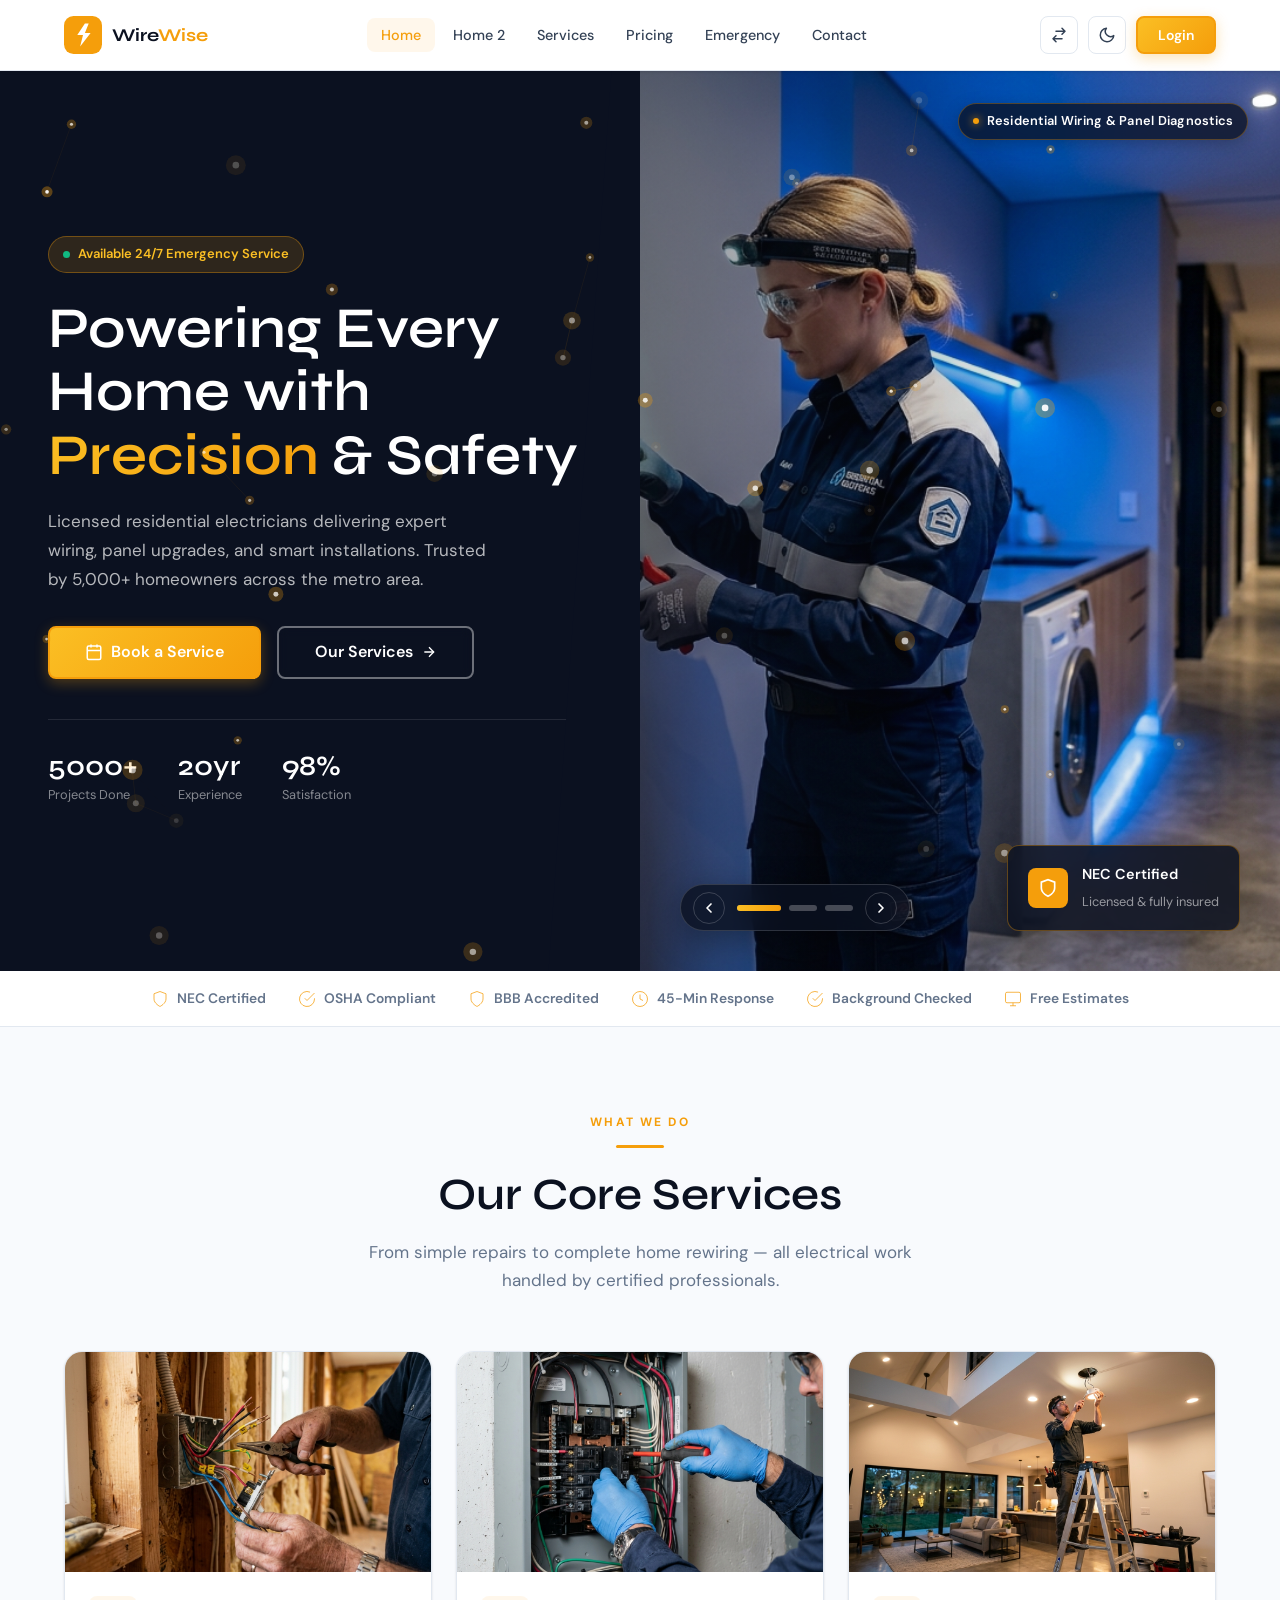
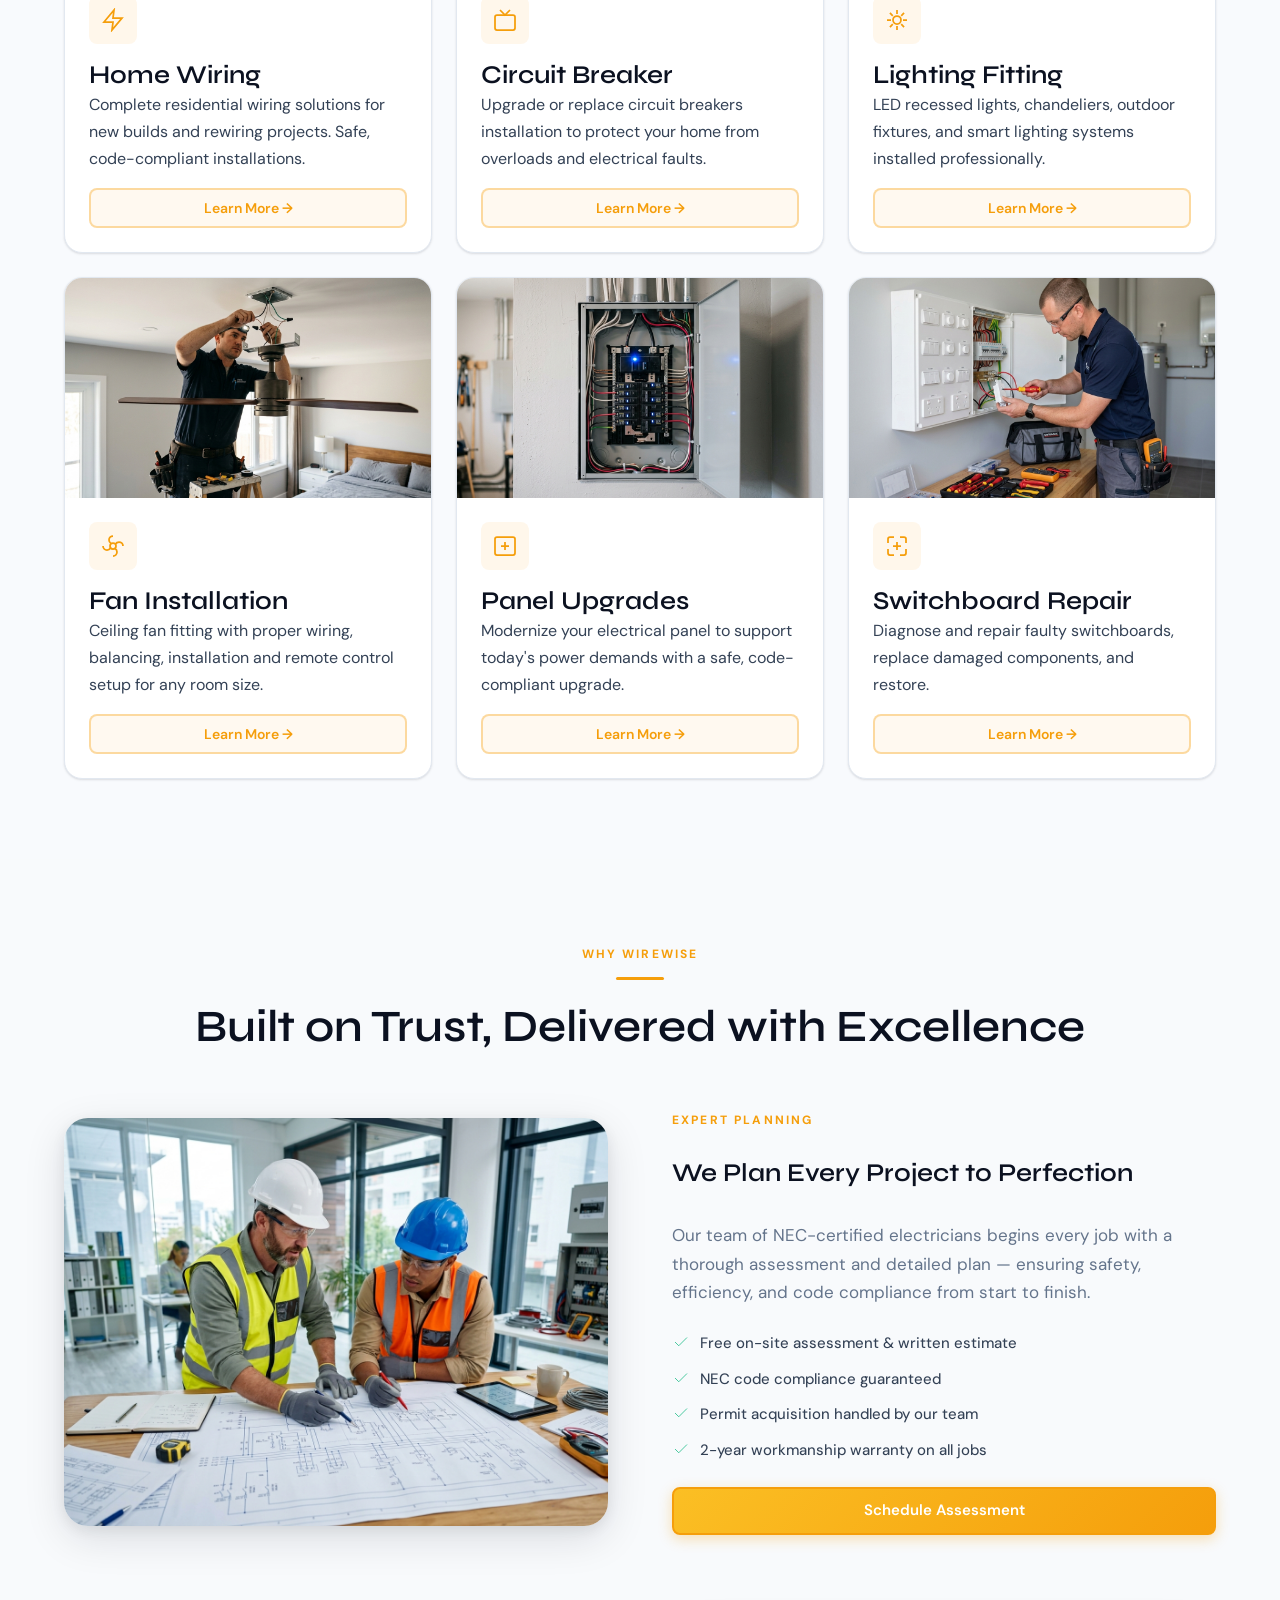
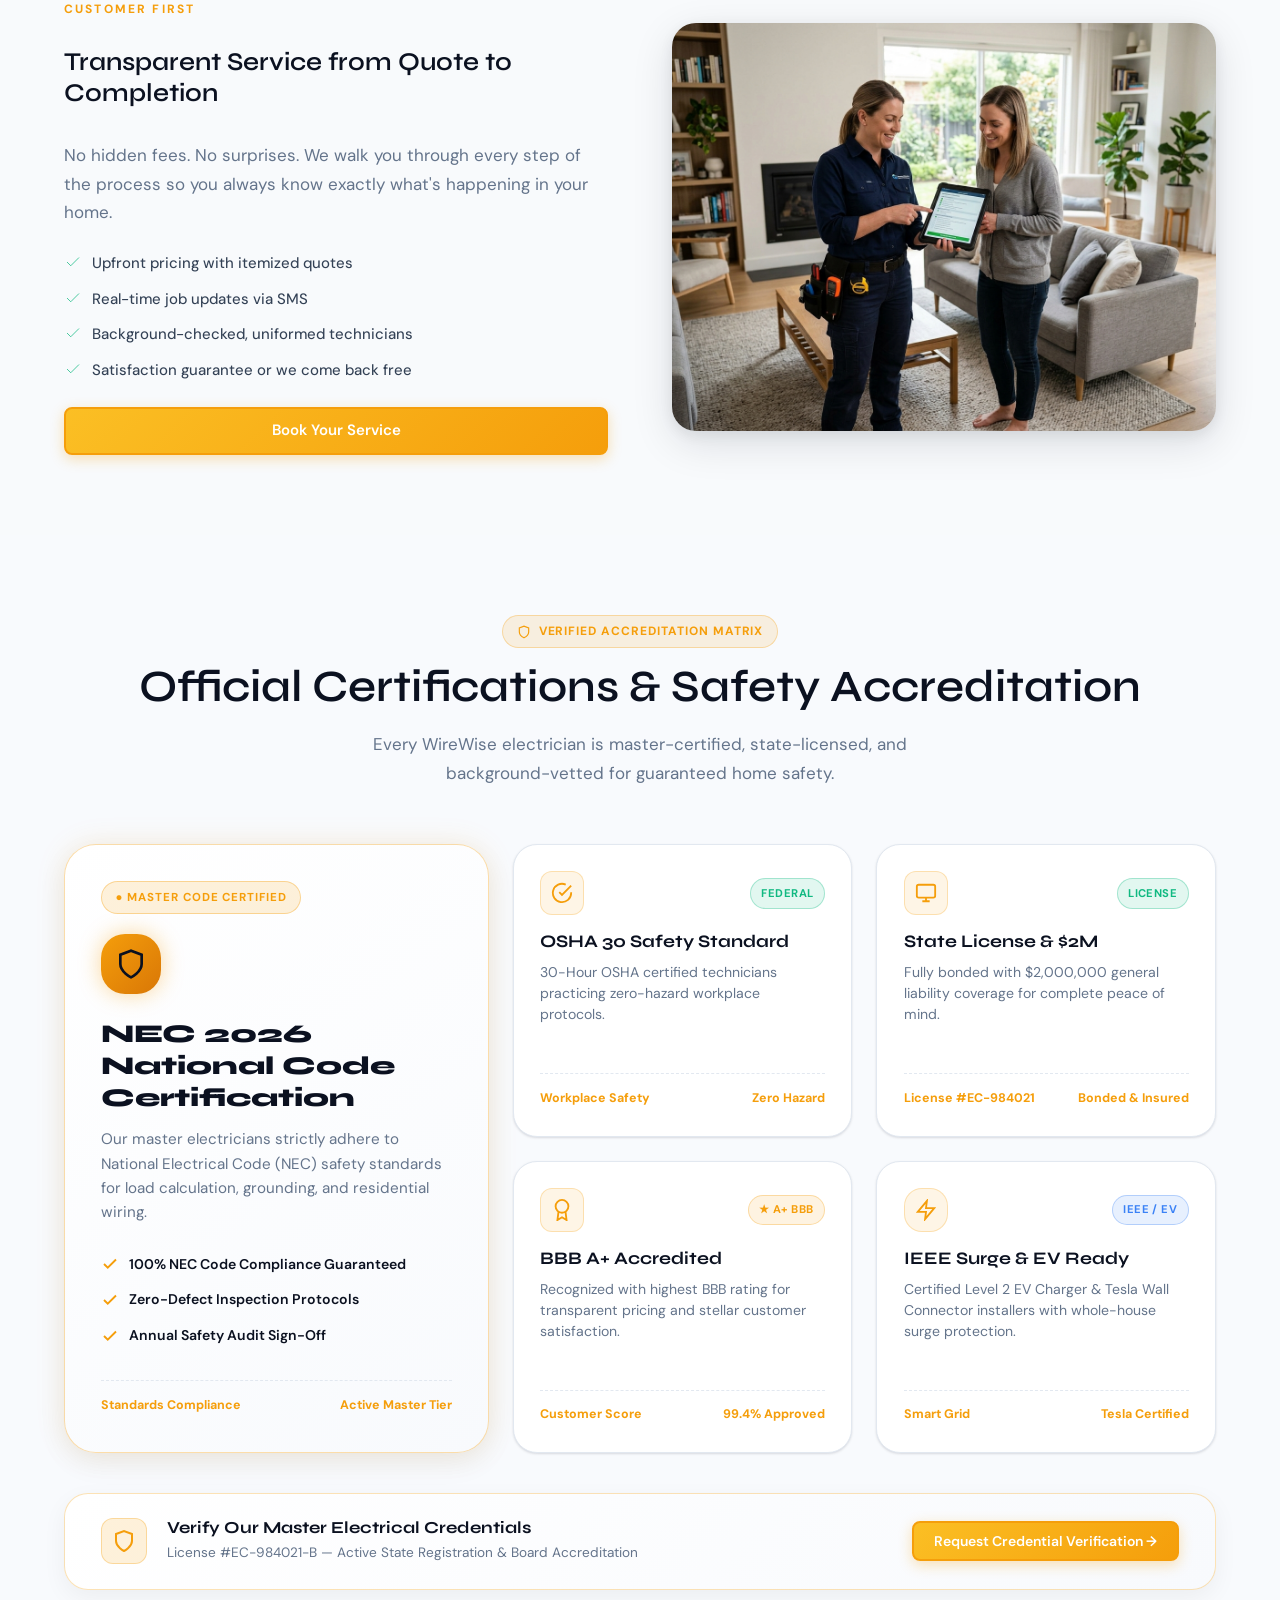
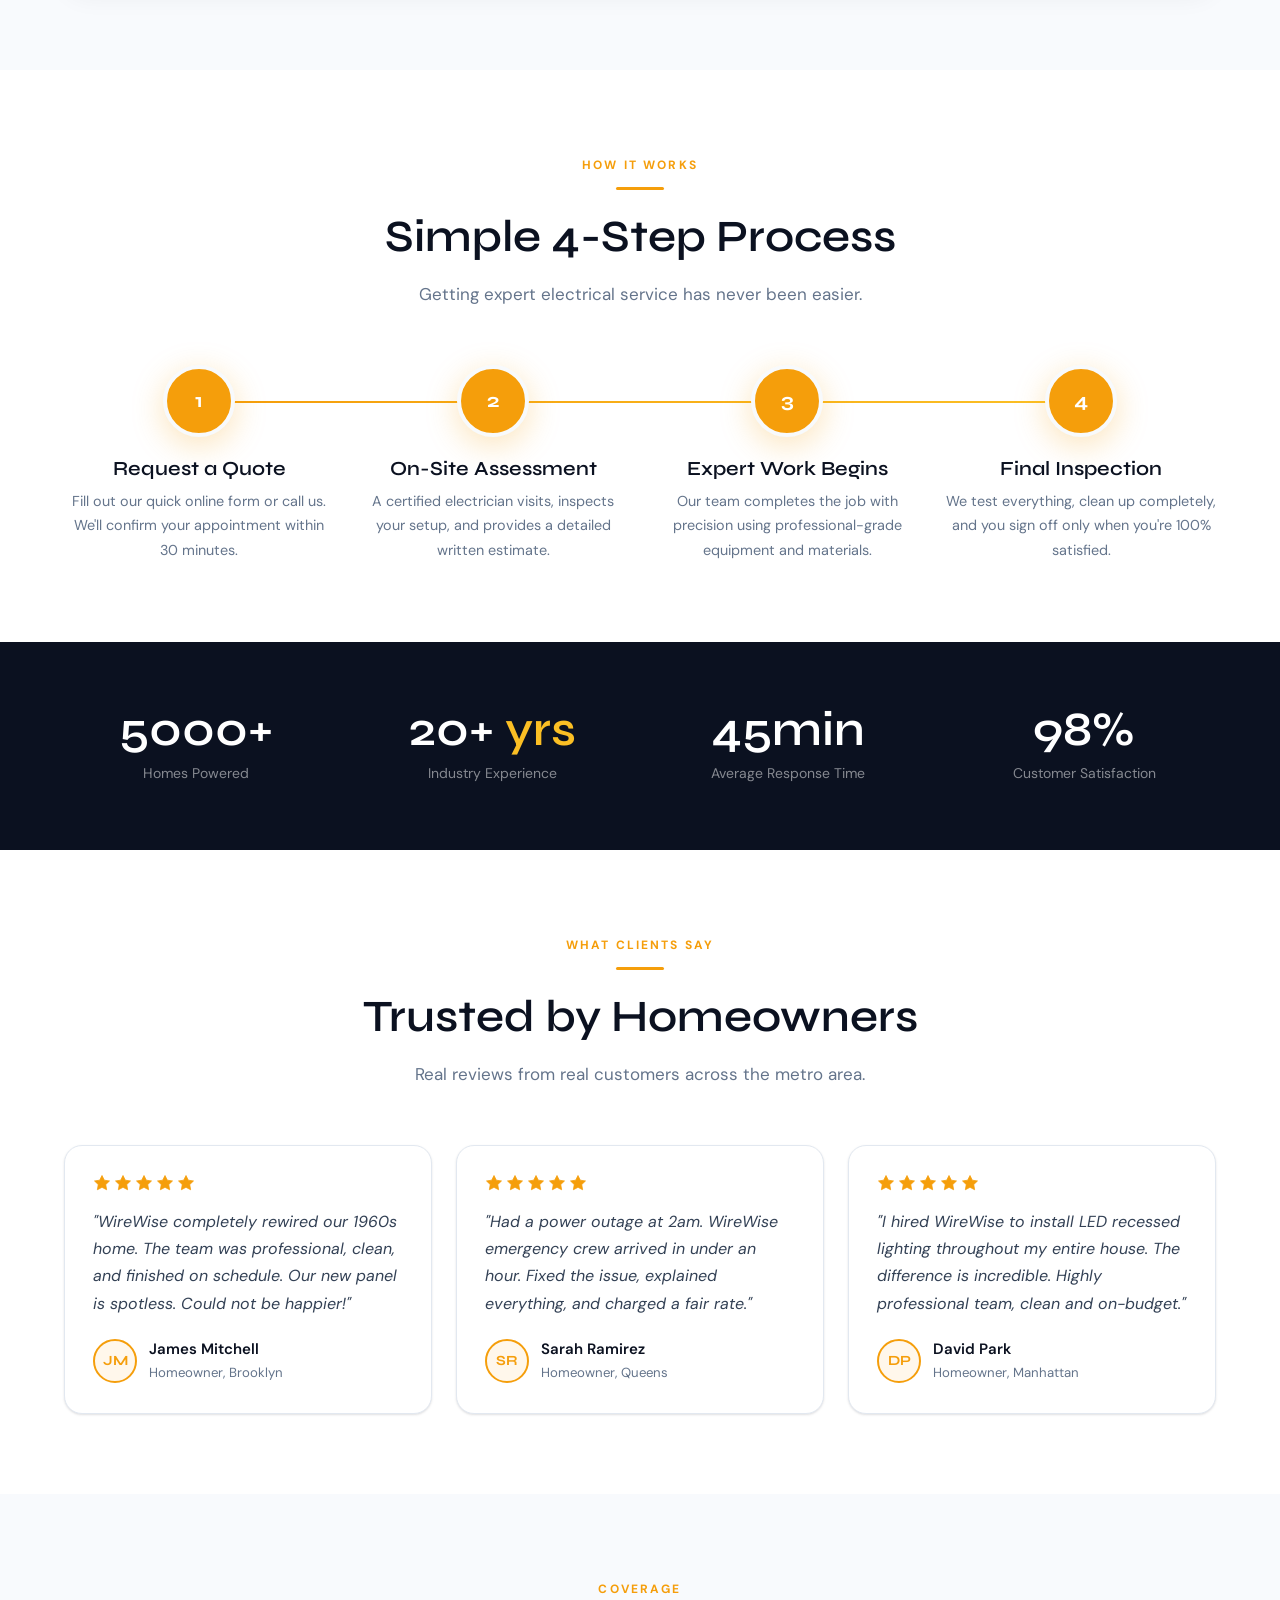
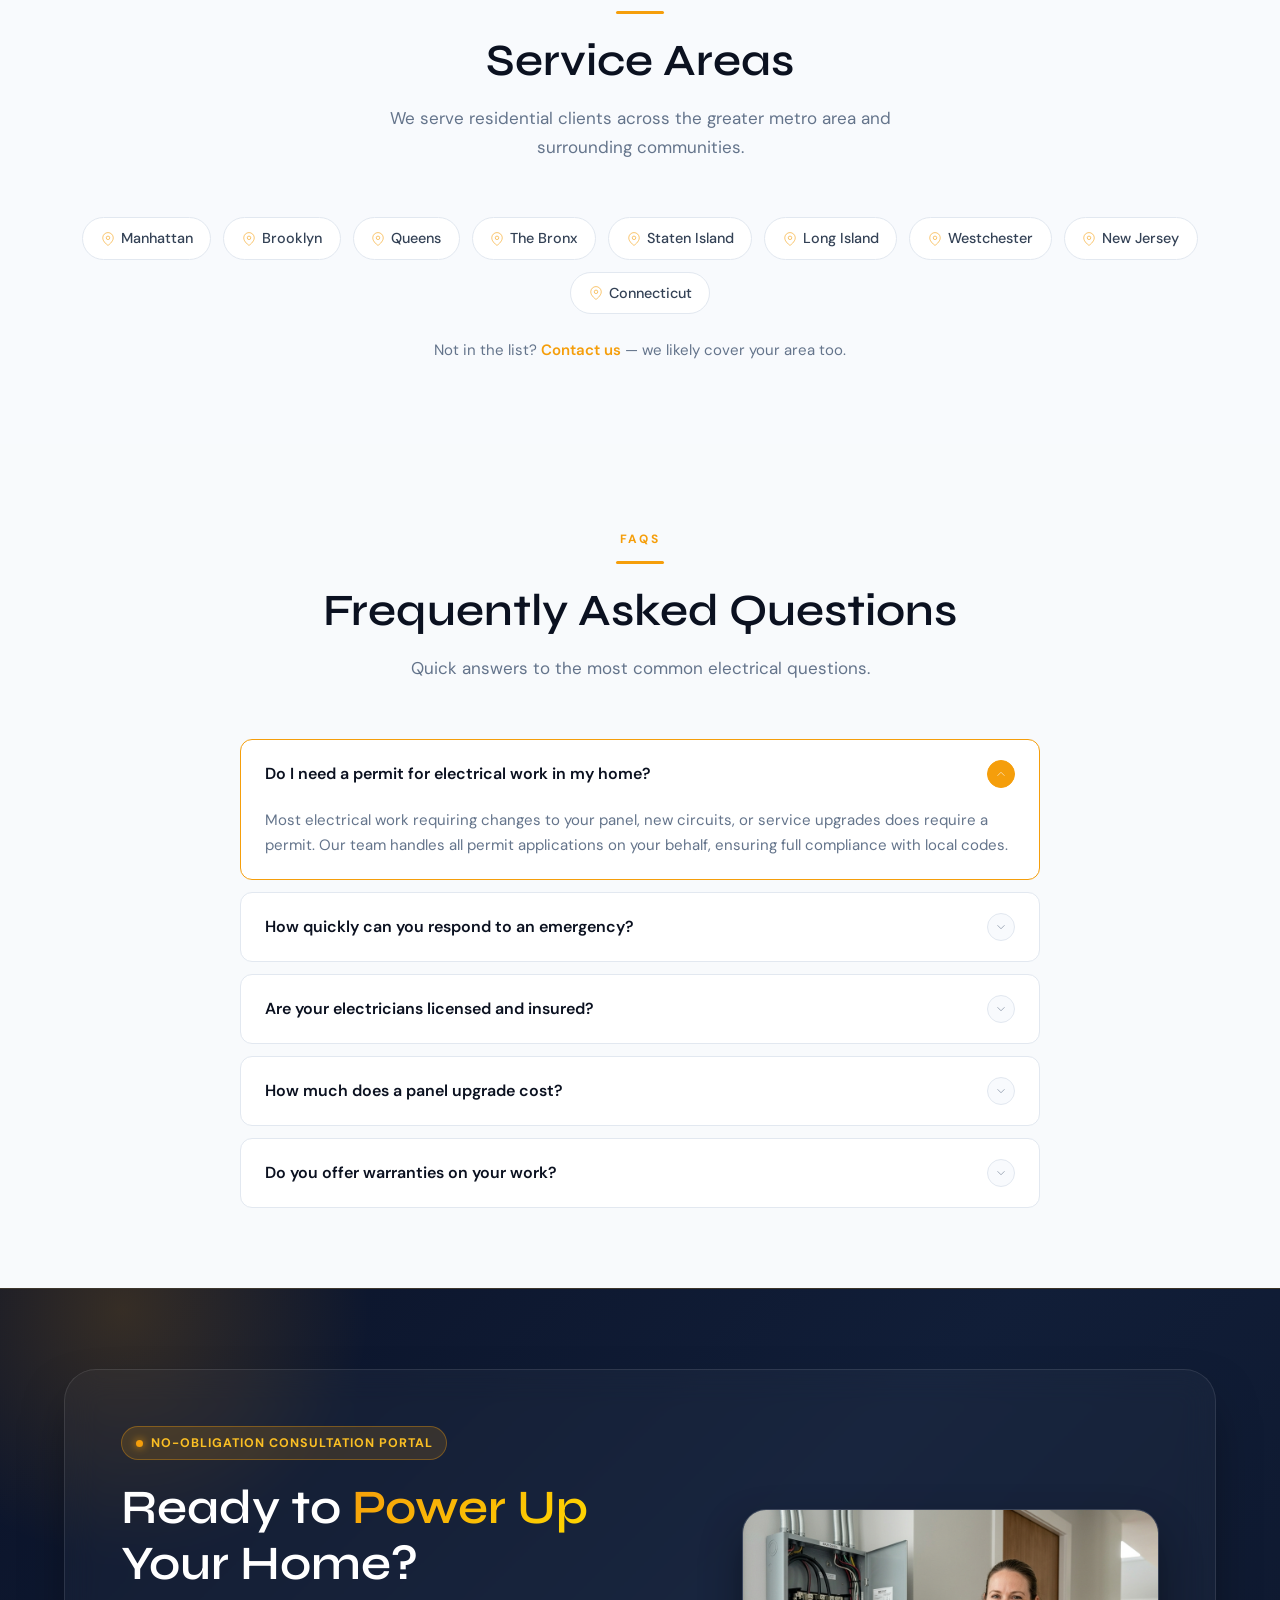
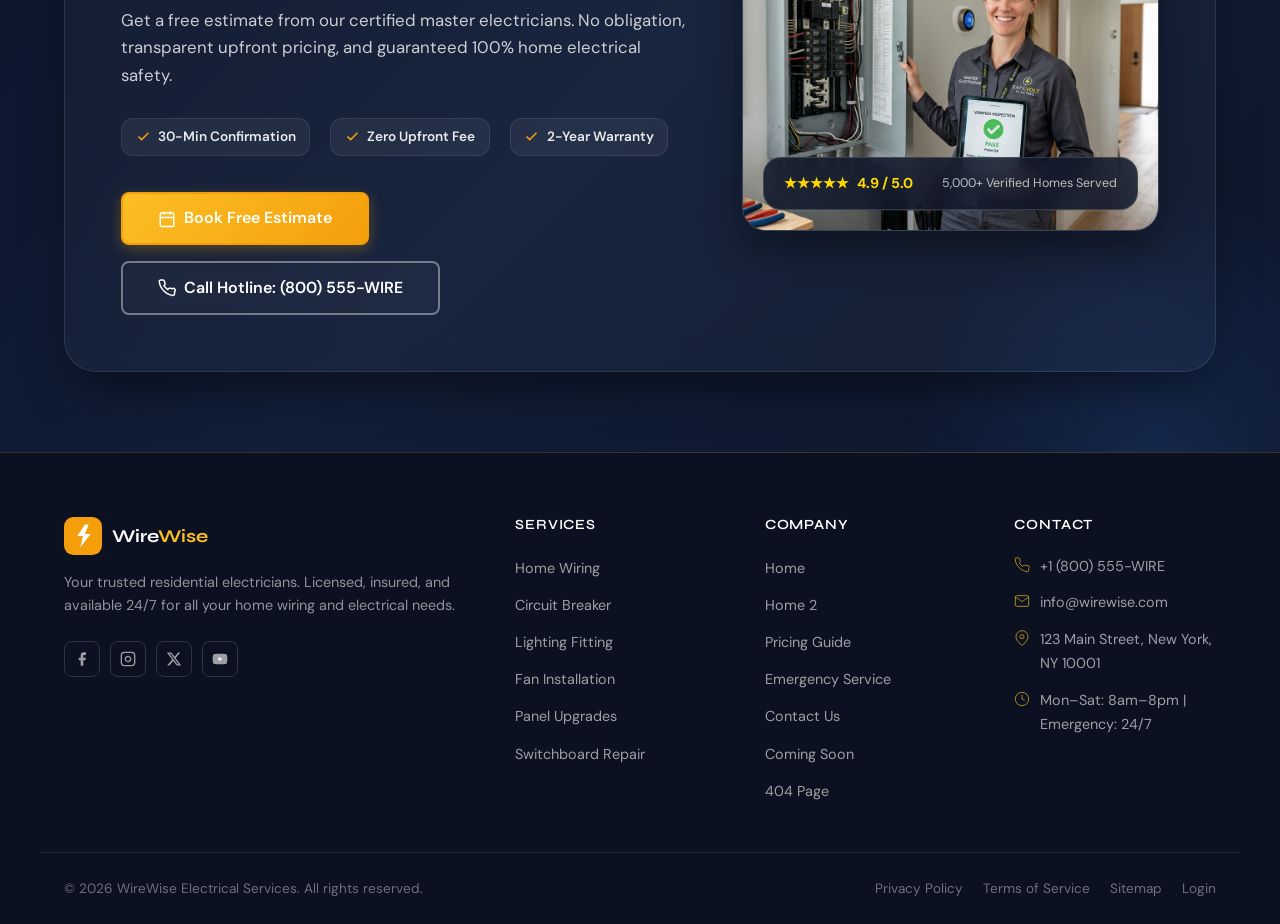
==== commit 8731cb2c: "fix this" ====
--- a/index.html
+++ b/index.html
@@ -154,8 +154,8 @@
           <div class="service-card-icon">
             <svg viewBox="0 0 24 24"><rect x="2" y="7" width="20" height="15" rx="2" ry="2"/><polyline points="17 2 12 7 7 2"/></svg>
           </div>
-          <h3>Circuit Breaker Installation</h3>
-          <p>Upgrade or replace circuit breakers to protect your home from overloads and electrical faults.</p>
+          <h3>Circuit Breaker</h3>
+          <p>Upgrade or replace circuit breakers installation to protect your home from overloads and electrical faults.</p>
           <a href="services.html" class="btn btn-secondary btn-sm" style="margin-top:1rem">Learn More →</a>
         </div>
       </div>
@@ -177,7 +177,7 @@
             <svg viewBox="0 0 24 24"><path d="M12 12m-3 0a3 3 0 1 0 6 0a3 3 0 1 0-6 0"/><path d="M12 2a4 4 0 0 0-4 4c0 1.5.8 2.8 2 3.5"/><path d="M12 22a4 4 0 0 0 4-4c0-1.5-.8-2.8-2-3.5"/><path d="M2 12a4 4 0 0 0 4 4c1.5 0 2.8-.8 3.5-2"/><path d="M22 12a4 4 0 0 0-4-4c-1.5 0-2.8.8-3.5 2"/></svg>
           </div>
           <h3>Fan Installation</h3>
-          <p>Ceiling fan fitting with proper wiring, balancing, and remote control setup for any room size.</p>
+          <p>Ceiling fan fitting with proper wiring, balancing, installation and remote control setup for any room size.</p>
           <a href="services.html" class="btn btn-secondary btn-sm" style="margin-top:1rem">Learn More →</a>
         </div>
       </div>
@@ -199,7 +199,7 @@
             <svg viewBox="0 0 24 24"><path d="M9 3H5a2 2 0 0 0-2 2v4"/><path d="M9 21H5a2 2 0 0 1-2-2v-4"/><path d="M15 3h4a2 2 0 0 1 2 2v4"/><path d="M15 21h4a2 2 0 0 0 2-2v-4"/><path d="M12 8v8"/><path d="M8 12h8"/></svg>
           </div>
           <h3>Switchboard Repair</h3>
-          <p>Diagnose and repair faulty switchboards, replace damaged components, and restore full functionality.</p>
+          <p>Diagnose and repair faulty switchboards, replace damaged components, and restore.</p>
           <a href="services.html" class="btn btn-secondary btn-sm" style="margin-top:1rem">Learn More →</a>
         </div>
       </div>
@@ -329,7 +329,7 @@
           <span class="cert-status-pill-v2 green">FEDERAL</span>
         </div>
         <h3 class="bento-card-title">OSHA 30 Safety Standard</h3>
-        <p class="bento-card-desc">30-Hour OSHA certified technicians practicing zero-hazard workplace protocols on every project.</p>
+        <p class="bento-card-desc">30-Hour OSHA certified technicians practicing zero-hazard workplace protocols.</p>
         <div class="bento-footer-tag">
           <span>Workplace Safety</span>
           <span>Zero Hazard</span>
@@ -344,7 +344,7 @@
           </div>
           <span class="cert-status-pill-v2 green">LICENSE</span>
         </div>
-        <h3 class="bento-card-title">State License & $2M Insurance</h3>
+        <h3 class="bento-card-title">State License & $2M</h3>
         <p class="bento-card-desc">Fully bonded with $2,000,000 general liability coverage for complete peace of mind.</p>
         <div class="bento-footer-tag">
           <span>License #EC-984021</span>
@@ -420,7 +420,7 @@
       <div class="process-step reveal delay-2">
         <div class="process-step-num">2</div>
         <h4>On-Site Assessment</h4>
-        <p>A certified electrician visits, inspects your setup, and provides a detailed written estimate — free.</p>
+        <p>A certified electrician visits, inspects your setup, and provides a detailed written estimate.</p>
       </div>
       <div class="process-step reveal delay-3">
         <div class="process-step-num">3</div>
@@ -436,70 +436,7 @@
   </div>
 </section>
 
-<!-- ===== FAST RESPONSE & EMERGENCY GUARANTEE (V3 NETWORK HUB) ===== -->
-<section class="section fr-section-v3 bg-surface-alt" aria-labelledby="fast-response-heading">
-  <div class="container">
-    <div class="fr-hub-v3 reveal">
-      <div class="fr-hub-grid">
-        <!-- Left Hero Area -->
-        <div>
-          <div class="fr-sonar-badge">
-            <span class="fr-sonar-ring"></span>
-            24/7 RAPID DISPATCH NETWORK
-          </div>
-          <h2 class="fr-hub-title" id="fast-response-heading">24/7 Emergency Fleet & Rapid Dispatch</h2>
-          <p class="fr-hub-desc">Electrical hazards can't wait. Our mobile service vans are strategically stationed across the metro area to guarantee an electrician at your door in under 45 minutes.</p>
-
-          <div class="fr-hub-ctas">
-            <a href="emergency.html" class="btn btn-danger btn-lg fr-dispatch-btn">
-              <svg width="20" height="20" viewBox="0 0 24 24" fill="none" stroke="currentColor" stroke-width="2.2"><path d="M13 2L3 14h9l-1 8 10-12h-9l1-8z"/></svg>
-              Dispatch Emergency Unit
-            </a>
-            <a href="contact.html" class="btn btn-outline-white btn-lg fr-hotline-btn">
-              <svg width="18" height="18" viewBox="0 0 24 24" fill="none" stroke="currentColor" stroke-width="2"><path d="M22 16.92v3a2 2 0 0 1-2.18 2 19.79 19.79 0 0 1-8.63-3.07A19.5 19.5 0 0 1 4.69 12a19.79 19.79 0 0 1-3.07-8.67A2 2 0 0 1 3.6 1.27h3a2 2 0 0 1 2 1.72c.08.96.26 1.9.55 2.81a2 2 0 0 1-.45 2.11L7.91 8.9a16 16 0 0 0 5.18 5.18l1-1.27a2 2 0 0 1 2.11-.45c.91.29 1.85.47 2.81.55A2 2 0 0 1 22 16.92z"/></svg>
-              Call Hotline: (800) 555-WIRE
-            </a>
-          </div>
-        </div>
-
-        <!-- Right 2x2 Feature Matrix Grid -->
-        <div class="fr-quad-grid">
-          <div class="fr-quad-card">
-            <div class="fr-quad-icon">
-              <svg viewBox="0 0 24 24" width="22" height="22" fill="none" stroke="currentColor" stroke-width="2"><path d="M22 16.92v3a2 2 0 0 1-2.18 2 19.79 19.79 0 0 1-8.63-3.07A19.5 19.5 0 0 1 4.69 12a19.79 19.79 0 0 1-3.07-8.67A2 2 0 0 1 3.6 1.27h3a2 2 0 0 1 2 1.72c.08.96.26 1.9.55 2.81a2 2 0 0 1-.45 2.11L7.91 8.9a16 16 0 0 0 5.18 5.18l1-1.27a2 2 0 0 1 2.11-.45c.91.29 1.85.47 2.81.55A2 2 0 0 1 22 16.92z"/></svg>
-            </div>
-            <h4>Instant Tech Line</h4>
-            <p>Direct line to on-duty master electricians with zero automated hold loops.</p>
-          </div>
-
-          <div class="fr-quad-card">
-            <div class="fr-quad-icon">
-              <svg viewBox="0 0 24 24" width="22" height="22" fill="none" stroke="currentColor" stroke-width="2"><circle cx="12" cy="12" r="10"/><polygon points="16.24 7.76 14.12 14.12 7.76 16.24 9.88 9.88 16.24 7.76"/></svg>
-            </div>
-            <h4>Live GPS Van Radar</h4>
-            <p>Receive SMS link with real-time vehicle location and arrival map.</p>
-          </div>
-
-          <div class="fr-quad-card">
-            <div class="fr-quad-icon">
-              <svg viewBox="0 0 24 24" width="22" height="22" fill="none" stroke="currentColor" stroke-width="2"><path d="M14.7 6.3a1 1 0 0 0 0 1.4l1.6 1.6a1 1 0 0 0 1.4 0l3.77-3.77a6 6 0 0 1-7.94 7.94l-6.91 6.91a2.12 2.12 0 0 1-3-3l6.91-6.91a6 6 0 0 1 7.94-7.94l-3.76 3.76z"/></svg>
-            </div>
-            <h4>500+ OEM Parts Van</h4>
-            <p>Fully stocked mobile workshop carrying parts for same-day repair.</p>
-          </div>
-
-          <div class="fr-quad-card">
-            <div class="fr-quad-icon">
-              <svg viewBox="0 0 24 24" width="22" height="22" fill="none" stroke="currentColor" stroke-width="2"><path d="M12 22s8-4 8-10V5l-8-3-8 3v7c0 6 8 10 8 10z"/></svg>
-            </div>
-            <h4>Upfront Flat Rate</h4>
-            <p>Clear itemized pricing before any work begins — zero hidden fees.</p>
-          </div>
-        </div>
-      </div>
-    </div>
-  </div>
-</section>
+
 
 
 <!-- ===== STATS BAND ===== -->
@@ -559,7 +496,7 @@
           <svg viewBox="0 0 24 24"><polygon points="12 2 15.09 8.26 22 9.27 17 14.14 18.18 21.02 12 17.77 5.82 21.02 7 14.14 2 9.27 8.91 8.26 12 2"/></svg>
           <svg viewBox="0 0 24 24"><polygon points="12 2 15.09 8.26 22 9.27 17 14.14 18.18 21.02 12 17.77 5.82 21.02 7 14.14 2 9.27 8.91 8.26 12 2"/></svg>
         </div>
-        <p class="testimonial-quote">"Had a power outage at 2am. WireWise emergency crew arrived in under an hour. Fixed the issue, explained everything, and charged a fair rate. Amazing service!"</p>
+        <p class="testimonial-quote">"Had a power outage at 2am. WireWise emergency crew arrived in under an hour. Fixed the issue, explained everything, and charged a fair rate."</p>
         <div class="testimonial-author">
           <div class="testimonial-avatar">SR</div>
           <div>
@@ -672,21 +609,55 @@
   </div>
 </section>
 
-<!-- ===== CTA BANNER ===== -->
-<section class="cta-banner" aria-labelledby="cta-heading">
-  <div class="container">
-    <div class="reveal">
-      <h2 class="cta-banner-title" id="cta-heading">Ready to Power Up Your Home?</h2>
-      <p class="cta-banner-sub">Get a free estimate from our certified electricians. No obligation, no hidden fees — just honest, expert electrical service.</p>
-      <div class="cta-banner-btns">
-        <a href="contact.html" class="btn btn-white btn-lg" id="cta-book-btn">
-          <svg width="18" height="18" viewBox="0 0 24 24" fill="none" stroke="currentColor" stroke-width="2"><rect x="3" y="4" width="18" height="18" rx="2" ry="2"/><line x1="16" y1="2" x2="16" y2="6"/><line x1="8" y1="2" x2="8" y2="6"/><line x1="3" y1="10" x2="21" y2="10"/></svg>
-          Book Free Estimate
-        </a>
-        <a href="emergency.html" class="btn btn-danger btn-lg" id="cta-emergency-btn">
-          <svg width="18" height="18" viewBox="0 0 24 24" fill="none" stroke="currentColor" stroke-width="2"><path d="M22 16.92v3a2 2 0 0 1-2.18 2 19.79 19.79 0 0 1-8.63-3.07A19.5 19.5 0 0 1 4.69 12a19.79 19.79 0 0 1-3.07-8.67A2 2 0 0 1 3.6 1.27h3a2 2 0 0 1 2 1.72 12.84 12.84 0 0 0 .7 2.81 2 2 0 0 1-.45 2.11L7.91 8.9a16 16 0 0 0 5.18 5.18l1-1.27a2 2 0 0 1 2.11-.45 12.84 12.84 0 0 0 2.81.7A2 2 0 0 1 22 16.92z"/></svg>
-          Call Emergency Line
-        </a>
+<!-- ===== POWER-UP COMMAND HUB CTA PORTAL ===== -->
+<section class="home-cta-portal" aria-labelledby="cta-heading">
+  <div class="container">
+    <div class="home-cta-card-inner reveal">
+      <div>
+        <div class="home-cta-badge">
+          <span class="home-cta-badge-dot"></span>
+          NO-OBLIGATION CONSULTATION PORTAL
+        </div>
+        <h2 class="home-cta-title" id="cta-heading">Ready to <span>Power Up</span> Your Home?</h2>
+        <p class="home-cta-sub">Get a free estimate from our certified master electricians. No obligation, transparent upfront pricing, and guaranteed 100% home electrical safety.</p>
+
+        <div class="home-cta-specs">
+          <div class="home-cta-spec-item">
+            <svg viewBox="0 0 24 24" fill="none" stroke="currentColor" stroke-width="2.5"><polyline points="20 6 9 17 4 12"/></svg>
+            30-Min Confirmation
+          </div>
+          <div class="home-cta-spec-item">
+            <svg viewBox="0 0 24 24" fill="none" stroke="currentColor" stroke-width="2.5"><polyline points="20 6 9 17 4 12"/></svg>
+            Zero Upfront Fee
+          </div>
+          <div class="home-cta-spec-item">
+            <svg viewBox="0 0 24 24" fill="none" stroke="currentColor" stroke-width="2.5"><polyline points="20 6 9 17 4 12"/></svg>
+            2-Year Warranty
+          </div>
+        </div>
+
+        <div class="home-cta-btns">
+          <a href="contact.html" class="btn btn-primary btn-lg" id="cta-book-btn">
+            <svg width="18" height="18" viewBox="0 0 24 24" fill="none" stroke="currentColor" stroke-width="2"><rect x="3" y="4" width="18" height="18" rx="2" ry="2"/><line x1="16" y1="2" x2="16" y2="6"/><line x1="8" y1="2" x2="8" y2="6"/><line x1="3" y1="10" x2="21" y2="10"/></svg>
+            Book Free Estimate
+          </a>
+          <a href="emergency.html" class="btn btn-outline-white btn-lg" id="cta-emergency-btn">
+            <svg width="18" height="18" viewBox="0 0 24 24" fill="none" stroke="currentColor" stroke-width="2"><path d="M22 16.92v3a2 2 0 0 1-2.18 2 19.79 19.79 0 0 1-8.63-3.07A19.5 19.5 0 0 1 4.69 12a19.79 19.79 0 0 1-3.07-8.67A2 2 0 0 1 3.6 1.27h3a2 2 0 0 1 2 1.72 12.84 12.84 0 0 0 .7 2.81 2 2 0 0 1-.45 2.11L7.91 8.9a16 16 0 0 0 5.18 5.18l1-1.27a2 2 0 0 1 2.11-.45 12.84 12.84 0 0 0 2.81.7A2 2 0 0 1 22 16.92z"/></svg>
+            Call Hotline: (800) 555-WIRE
+          </a>
+        </div>
+      </div>
+
+      <div class="home-cta-visual-frame">
+        <img src="assets/home_cta_guarantee.jpg" alt="WireWise Certified Master Electrician Inspecting Home Electrical Panel">
+        <div class="home-cta-trust-overlay">
+          <div class="home-cta-rating">
+            <span>★★★★★</span> 4.9 / 5.0
+          </div>
+          <div class="home-cta-reviews">
+            5,000+ Verified Homes Served
+          </div>
+        </div>
       </div>
     </div>
   </div>
--- a/style.css
+++ b/style.css
@@ -76,9 +76,39 @@
 ul,ol{list-style:none;}
 input,textarea,select,button{font-family:'DM Sans',sans-serif;outline:none;border:none;background:none;}
 
+/* Typography Standards: Headings (font-weight: 600), Paragraphs (font-weight: 400-550) */
+h1, h2, h3, h4, h5, h6,
+.section-title, .hero-title, .hero2-title, .page-hero-content h1,
+.cta-banner-title, .home-cta-title, .emrg-hub-title, .fr-v2-title,
+.cert-card-v2-title, .fr-hub-title, .bento-card-title, .cert-showcase-title,
+.auth-title, .service-card-title, .blog-card-title, .pricing-plan,
+.pricing-price, .stat-num, .hero-stat-num, .fr-metric-n, .error-code {
+  font-weight: 600;
+}
+
+p, .section-subtitle, .hero-description, .hero2-sub, .cta-banner-sub,
+.home-cta-sub, .emrg-hub-desc, .auth-sub, .page-hero-content p,
+.testimonial-quote, .testimonial-role, .faq-answer-inner, .blog-card-desc,
+.cert-showcase-desc, .fr-v2-desc, .fr-hub-desc, .bento-card-desc,
+.check-item, .pricing-feature {
+  font-weight: 400; /* Within 400-550 range */
+}
+
 /* Container */
-.container{max-width:1200px;margin:0 auto;padding:0 1.5rem;}
-@media(min-width:1400px){.container{max-width:1300px;}}
+.container,
+.navbar-inner,
+.footer-inner,
+.footer-bottom,
+.trust-bar-inner,
+.stats-band-inner{max-width:1200px;margin-left:auto;margin-right:auto;padding-left:1.5rem;padding-right:1.5rem;box-sizing:border-box;}
+@media(min-width:1400px){
+  .container,
+  .navbar-inner,
+  .footer-inner,
+  .footer-bottom,
+  .trust-bar-inner,
+  .stats-band-inner{max-width:1300px;}
+}
 
 /* Utilities */
 .text-primary{color:var(--primary);}
@@ -121,18 +151,18 @@
 .card-body{padding:1.75rem;}
 
 /* Service cards */
-.service-card{background:var(--surface-card);border-radius:var(--radius-lg);overflow:hidden;border:1px solid var(--border);transition:var(--transition);box-shadow:var(--shadow-sm);}
+.service-card{background:var(--surface-card);border-radius:var(--radius-lg);overflow:hidden;border:1px solid var(--border);transition:var(--transition);box-shadow:var(--shadow-sm);display:flex;flex-direction:column;height:100%;}
 .service-card:hover{transform:translateY(-5px);box-shadow:var(--shadow-lg);border-color:var(--primary-light);}
 .service-card img{width:100%;height:220px;object-fit:cover;}
-.service-card-body{padding:1.5rem;}
+.service-card-body{padding:1.5rem;display:flex;flex-direction:column;flex:1;}
 .service-card-icon{width:48px;height:48px;border-radius:var(--radius-sm);background:var(--primary-bg);display:flex;align-items:center;justify-content:center;margin-bottom:1rem;}
 .service-card-icon svg{width:24px;height:24px;stroke:var(--primary);stroke-width:1.75;fill:none;}
 
 /* Navbar */
 #navbar-container{position:sticky;top:0;z-index:1000;}
-.navbar{background:var(--surface);border-bottom:1px solid var(--border);padding:0 1.5rem;transition:var(--transition);box-shadow:var(--shadow-sm);}
+.navbar{background:var(--surface);border-bottom:1px solid var(--border);padding:0;transition:var(--transition);box-shadow:var(--shadow-sm);}
 .navbar.scrolled{box-shadow:var(--shadow-md);}
-.navbar-inner{max-width:1200px;margin:0 auto;display:flex;align-items:center;justify-content:space-between;height:70px;gap:1rem;}
+.navbar-inner{display:flex;align-items:center;justify-content:space-between;height:70px;gap:1rem;}
 .navbar-logo{display:flex;align-items:center;gap:0.625rem;flex-shrink:0;text-decoration:none;}
 .logo-mark{width:38px;height:38px;flex-shrink:0;}
 .logo-text{font-family:'Syne',sans-serif;font-weight:700;font-size:1.125rem;color:var(--text-dark);line-height:1;}
@@ -141,10 +171,11 @@
 .navbar-nav .nav-link{padding:0.5rem 0.875rem;font-size:0.9rem;font-weight:500;color:var(--text-body);border-radius:var(--radius-sm);transition:var(--transition-fast);white-space:nowrap;}
 .navbar-nav .nav-link:hover,.navbar-nav .nav-link.active{color:var(--primary);background:var(--primary-bg);}
 .navbar-actions{display:flex;align-items:center;gap:0.625rem;flex-shrink:0;}
-.icon-btn{width:38px;height:38px;border-radius:var(--radius-sm);border:1px solid var(--border);background:var(--surface);display:flex;align-items:center;justify-content:center;cursor:pointer;transition:var(--transition-fast);color:var(--text-body);flex-shrink:0;}
+.navbar-actions .btn{height:38px !important;min-height:38px !important;max-height:38px !important;padding:0 1.25rem !important;line-height:34px !important;display:inline-flex;align-items:center;justify-content:center;box-sizing:border-box !important;}
+.icon-btn{width:38px;height:38px;border-radius:var(--radius-sm);border:1px solid var(--border);background:var(--surface);display:flex;align-items:center;justify-content:center;cursor:pointer;transition:var(--transition-fast);color:var(--text-body);flex-shrink:0;box-sizing:border-box;}
 .icon-btn:hover{background:var(--surface-alt);color:var(--primary);}
 .icon-btn svg{width:18px;height:18px;}
-.hamburger{display:none;width:38px;height:38px;border-radius:var(--radius-sm);border:1px solid var(--border);background:var(--surface);cursor:pointer;align-items:center;justify-content:center;flex-direction:column;gap:5px;flex-shrink:0;}
+.hamburger{display:none;width:38px;height:38px;border-radius:var(--radius-sm);border:1px solid var(--border);background:var(--surface);cursor:pointer;align-items:center;justify-content:center;flex-direction:column;gap:5px;flex-shrink:0;box-sizing:border-box;}
 .hamburger span{display:block;width:20px;height:2px;background:var(--text-dark);border-radius:2px;transition:var(--transition);}
 .hamburger.open span:nth-child(1){transform:translateY(7px) rotate(45deg);}
 .hamburger.open span:nth-child(2){opacity:0;}
@@ -157,8 +188,8 @@
 .mobile-menu-actions .btn{width:100%;justify-content:center;}
 
 /* Footer */
-.footer{background:var(--secondary);color:rgba(255,255,255,0.7);padding:4rem 1.5rem 0;}
-.footer-inner{max-width:1200px;margin:0 auto;display:grid;grid-template-columns:2fr 1fr 1fr 1fr;gap:3rem;padding-bottom:3rem;}
+.footer{background:var(--secondary);color:rgba(255,255,255,0.7);padding:4rem 0 0;}
+.footer-inner{display:grid;grid-template-columns:2fr 1fr 1fr 1fr;gap:3rem;padding-bottom:3rem;}
 .footer-brand .logo-text{color:#fff;}
 .footer-brand .logo-text span{color:var(--primary-light);}
 .footer-tagline{font-size:0.9rem;color:rgba(255,255,255,0.55);margin:1rem 0 1.5rem;line-height:1.6;}
@@ -172,14 +203,14 @@
 .footer-col ul li a:hover{color:var(--primary-light);padding-left:4px;}
 .footer-contact-item{display:flex;align-items:flex-start;gap:0.625rem;font-size:0.9rem;color:rgba(255,255,255,0.6);margin-bottom:0.75rem;}
 .footer-contact-item svg{width:16px;height:16px;flex-shrink:0;margin-top:3px;stroke:var(--primary-light);fill:none;}
-.footer-bottom{max-width:1200px;margin:0 auto;border-top:1px solid rgba(255,255,255,0.1);padding:1.5rem 0;display:flex;justify-content:space-between;align-items:center;flex-wrap:wrap;gap:0.75rem;font-size:0.85rem;color:rgba(255,255,255,0.4);}
+.footer-bottom{border-top:1px solid rgba(255,255,255,0.1);padding-top:1.5rem;padding-bottom:1.5rem;display:flex;justify-content:space-between;align-items:center;flex-wrap:wrap;gap:0.75rem;font-size:0.85rem;color:rgba(255,255,255,0.4);}
 .footer-bottom-links{display:flex;gap:1.25rem;}
 .footer-bottom-links a{color:rgba(255,255,255,0.4);transition:var(--transition-fast);}
 .footer-bottom-links a:hover{color:var(--primary-light);}
 
 /* Hero Split */
 .hero-split{position:relative;min-height:100vh;display:grid;grid-template-columns:1fr 1fr;overflow:hidden;}
-.hero-split-left{display:flex;flex-direction:column;justify-content:center;padding:6rem 3rem 6rem 4rem;background:var(--secondary);position:relative;z-index:2;}
+.hero-split-left{display:flex;flex-direction:column;justify-content:center;padding:6rem 3rem;background:var(--secondary);position:relative;z-index:2;}
 .hero-split-left::after{content:'';position:absolute;top:0;right:-60px;bottom:0;width:120px;background:var(--secondary);transform:skewX(-4deg);z-index:1;}
 .hero-split-right{position:relative;overflow:hidden;min-height:550px;}
 
@@ -199,19 +230,21 @@
 /* Slider controls & 5s indicators */
 .hero-slider-controls{position:absolute;bottom:2.5rem;left:2.5rem;z-index:5;display:flex;align-items:center;gap:0.75rem;background:rgba(11,17,32,0.8);backdrop-filter:blur(14px);border:1px solid rgba(255,255,255,0.15);border-radius:var(--radius-full);padding:0.4rem 0.75rem;box-shadow:0 8px 32px rgba(0,0,0,0.35);}
 .slider-arrow{width:32px;height:32px;border-radius:50%;background:transparent;border:1px solid rgba(255,255,255,0.18);color:#fff;display:flex;align-items:center;justify-content:center;cursor:pointer;transition:var(--transition-fast);padding:0;}
-.slider-arrow svg{width:16px;height:16px;}
+.slider-arrow svg{width:16px;height:16px;pointer-events:none;}
 .slider-arrow:hover{background:var(--primary);border-color:var(--primary);color:#fff;box-shadow:0 0 12px rgba(var(--primary-rgb),0.45);transform:scale(1.05);}
 .hero-slider-dots{display:flex;align-items:center;gap:0.5rem;}
-.slider-dot{width:28px;height:6px;border-radius:3px;background:rgba(255,255,255,0.25);border:none;padding:0;cursor:pointer;position:relative;overflow:hidden;transition:all 0.3s ease;}
+.slider-dot{width:28px;height:6px;border-radius:3px;background:rgba(255,255,255,0.25);border:none;padding:0;cursor:pointer;position:relative;overflow:visible;transition:all 0.3s ease;}
+.slider-dot::before{content:'';position:absolute;top:-12px;bottom:-12px;left:-4px;right:-4px;cursor:pointer;}
 .slider-dot:hover{background:rgba(255,255,255,0.45);}
 .slider-dot.active{width:44px;background:rgba(255,255,255,0.3);}
-.slider-dot-progress{position:absolute;top:0;left:0;bottom:0;width:0%;background:linear-gradient(90deg,var(--primary-light),var(--primary));border-radius:3px;}
+.slider-dot-progress{position:absolute;top:0;left:0;bottom:0;width:0%;background:linear-gradient(90deg,var(--primary-light),var(--primary));border-radius:3px;overflow:hidden;}
 .slider-dot.active .slider-dot-progress{animation:dot-progress-5s 5s linear forwards;}
 @keyframes dot-progress-5s{
   0%{width:0%;}
   100%{width:100%;}
 }
-.hero-slider-controls.paused .slider-dot.active .slider-dot-progress{animation-play-state:paused;}
+.hero-slider-controls.paused .slider-dot.active .slider-dot-progress,
+.hero2-slider-controls.paused .slider-dot.active .slider-dot-progress{animation-play-state:paused;}
 .hero-badge{display:inline-flex;align-items:center;gap:0.5rem;padding:0.4rem 0.875rem;background:rgba(var(--primary-rgb),0.15);border:1px solid rgba(var(--primary-rgb),0.35);border-radius:var(--radius-full);font-size:0.8125rem;font-weight:600;color:var(--primary-light);margin-bottom:1.5rem;width:fit-content;}
 .hero-badge-dot{width:7px;height:7px;border-radius:50%;background:var(--accent-green);animation:pulse-dot 2s infinite;}
 @keyframes pulse-dot{0%,100%{opacity:1;transform:scale(1);}50%{opacity:0.5;transform:scale(1.4);}}
@@ -219,8 +252,8 @@
 .hero-title .accent{color:var(--primary-light);}
 .hero-description{font-size:1.0625rem;color:rgba(255,255,255,0.7);line-height:1.7;margin-bottom:2rem;max-width:440px;font-weight:400;}
 .hero-ctas{display:flex;gap:1rem;flex-wrap:wrap;}
-.hero-stats{display:flex;gap:2rem;margin-top:2.5rem;padding-top:2rem;border-top:1px solid rgba(255,255,255,0.1);}
-.hero-stat-num{font-family:'Syne',sans-serif;font-size:1.75rem;font-weight:700;color:#fff;line-height:1;}
+.hero-stats{display:flex;gap:2.5rem;margin-top:2.5rem;padding-top:2rem;border-top:1px solid rgba(255,255,255,0.1);}
+.hero-stat-num{font-family:'Syne',sans-serif;font-size:1.75rem;font-weight:600;color:#fff;line-height:1;}
 .hero-stat-label{font-size:0.8rem;color:rgba(255,255,255,0.5);margin-top:0.25rem;font-weight:400;}
 .hero-float-card{position:absolute;bottom:2.5rem;right:2.5rem;background:rgba(11,17,32,0.85);backdrop-filter:blur(16px);border:1px solid rgba(var(--primary-rgb),0.35);border-radius:var(--radius-md);padding:1rem 1.25rem;z-index:5;display:flex;align-items:center;gap:0.875rem;min-width:200px;box-shadow:0 12px 36px rgba(0,0,0,0.3);}
 .hero-float-icon{width:40px;height:40px;border-radius:var(--radius-sm);background:var(--primary);display:flex;align-items:center;justify-content:center;flex-shrink:0;}
@@ -259,7 +292,7 @@
 /* Stats band */
 .stats-band{background:var(--secondary);padding:4rem 0;}
 .stats-band-inner{max-width:1200px;margin:0 auto;padding:0 1.5rem;display:grid;grid-template-columns:repeat(4,1fr);gap:2rem;text-align:center;}
-.stat-num{font-family:'Syne',sans-serif;font-size:clamp(2.25rem,4vw,3rem);font-weight:700;color:#fff;line-height:1;margin-bottom:0.5rem;}
+.stat-num{font-family:'Syne',sans-serif;font-size:clamp(2.25rem,4vw,3rem);font-weight:600;color:#fff;line-height:1;margin-bottom:0.5rem;}
 .stat-label{font-size:0.875rem;color:rgba(255,255,255,0.5);font-weight:400;}
 .stat-accent{color:var(--primary-light);}
 
@@ -290,11 +323,36 @@
 .faq-item.open .faq-answer{max-height:220px;}
 
 /* CTA banner */
-.cta-banner{background:linear-gradient(135deg,var(--secondary) 0%,var(--secondary-light) 60%,var(--primary-dark) 100%);padding:5rem 1.5rem;text-align:center;position:relative;overflow:hidden;}
+.cta-banner{background:linear-gradient(135deg,var(--secondary) 0%,var(--secondary-light) 60%,var(--primary-dark) 100%);padding:4.5rem 0;position:relative;overflow:hidden;text-align:center;}
 .cta-banner::before{content:'';position:absolute;top:-50%;left:-20%;width:600px;height:600px;border-radius:50%;background:radial-gradient(circle,rgba(var(--primary-rgb),0.22) 0%,transparent 70%);pointer-events:none;}
-.cta-banner-title{font-family:'Syne',sans-serif;font-size:clamp(2rem,4vw,3rem);font-weight:600;color:#fff;margin-bottom:1rem;}
-.cta-banner-sub{color:rgba(255,255,255,0.65);font-size:1.0625rem;max-width:550px;margin:0 auto 2rem;font-weight:400;}
-.cta-banner-btns{display:flex;gap:1rem;justify-content:center;flex-wrap:wrap;}
+.cta-banner-grid{display:grid;grid-template-columns:1fr 1fr;gap:3rem;align-items:center;}
+.cta-banner-grid.img-right{grid-template-columns:1.1fr 0.9fr;}
+.cta-banner-grid.img-left{grid-template-columns:0.9fr 1.1fr;}
+.cta-banner-text{text-align:left;}
+html[dir="rtl"] .cta-banner-text{text-align:right;}
+.cta-banner-grid.img-right .cta-banner-text{order:1;}
+.cta-banner-grid.img-right .cta-banner-img-wrap{order:2;}
+.cta-banner-grid.img-left .cta-banner-img-wrap{order:1;}
+.cta-banner-grid.img-left .cta-banner-text{order:2;}
+
+.cta-banner-title{font-family:'Syne',sans-serif;font-size:clamp(2rem,3.5vw,2.75rem);font-weight:600;color:#fff;margin-bottom:1rem;line-height:1.2;}
+.cta-banner-sub{color:rgba(255,255,255,0.75);font-size:1.0625rem;margin-bottom:2rem;font-weight:400;line-height:1.6;max-width:680px;margin-left:auto;margin-right:auto;}
+.cta-banner-text .cta-banner-sub{margin-left:0;margin-right:0;}
+.cta-banner-btns{display:flex;gap:1rem;flex-wrap:wrap;justify-content:center;}
+.cta-banner-text .cta-banner-btns{justify-content:flex-start;}
+
+.cta-banner-img-wrap{position:relative;border-radius:var(--radius-2xl);overflow:hidden;box-shadow:0 20px 40px rgba(0,0,0,0.35);border:1px solid rgba(255,255,255,0.15);max-height:340px;}
+.cta-banner-img-wrap img{width:100%;height:100%;max-height:340px;object-fit:cover;display:block;transition:transform 0.5s ease;}
+.cta-banner-img-wrap:hover img{transform:scale(1.03);}
+
+@media (max-width:992px){
+  .cta-banner-grid,.cta-banner-grid.img-right,.cta-banner-grid.img-left{grid-template-columns:1fr;gap:2rem;}
+  .cta-banner-text{text-align:center;}
+  .cta-banner-text .cta-banner-btns{justify-content:center;}
+  .cta-banner-grid.img-right .cta-banner-text,.cta-banner-grid.img-left .cta-banner-text{order:1;}
+  .cta-banner-grid.img-right .cta-banner-img-wrap,.cta-banner-grid.img-left .cta-banner-img-wrap{order:2;}
+  .cta-banner-sub{margin-left:auto;margin-right:auto;}
+}
 
 /* Page hero */
 .page-hero{position:relative;overflow:hidden;min-height:360px;display:flex;align-items:center;justify-content:center;text-align:center;}
@@ -312,22 +370,22 @@
 .breadcrumb .current{color:var(--primary-light);}
 
 /* Pricing */
-.pricing-grid{display:grid;grid-template-columns:repeat(3,1fr);gap:1.5rem;align-items:start;}
-.pricing-card{background:var(--surface-card);border:1.5px solid var(--border);border-radius:var(--radius-xl);padding:2.25rem 1.75rem;transition:var(--transition);position:relative;overflow:hidden;}
+.pricing-grid{display:grid;grid-template-columns:repeat(3,1fr);gap:1.5rem;align-items:stretch;}
+.pricing-card{background:var(--surface-card);border:1.5px solid var(--border);border-radius:var(--radius-xl);padding:2.25rem 1.75rem;transition:var(--transition);position:relative;overflow:hidden;display:flex;flex-direction:column;height:100%;}
 .pricing-card:hover{box-shadow:var(--shadow-lg);transform:translateY(-4px);}
 .pricing-card.popular{border-color:var(--primary);box-shadow:0 0 0 1px var(--primary),var(--shadow-lg);}
 .pricing-badge{position:absolute;top:1.25rem;right:1.25rem;background:var(--primary);color:#fff;font-size:0.75rem;font-weight:700;padding:0.3rem 0.75rem;border-radius:var(--radius-full);letter-spacing:0.06em;}
-.pricing-plan{font-size:0.8rem;font-weight:700;text-transform:uppercase;letter-spacing:0.12em;color:var(--primary);margin-bottom:0.75rem;}
-.pricing-price{font-family:'Syne',sans-serif;font-size:2.75rem;font-weight:700;color:var(--text-dark);line-height:1;margin-bottom:0.25rem;}
+.pricing-plan{font-size:0.8rem;font-weight:600;text-transform:uppercase;letter-spacing:0.12em;color:var(--primary);margin-bottom:0.75rem;}
+.pricing-price{font-family:'Syne',sans-serif;font-size:2.75rem;font-weight:600;color:var(--text-dark);line-height:1;margin-bottom:0.25rem;}
 .pricing-price sup{font-size:1.25rem;vertical-align:super;font-weight:600;}
 .pricing-period{font-size:0.875rem;color:var(--text-muted);margin-bottom:1.5rem;font-weight:400;}
 .pricing-divider{height:1px;background:var(--border);margin-bottom:1.5rem;}
-.pricing-features{display:flex;flex-direction:column;gap:0.75rem;margin-bottom:2rem;}
+.pricing-features{display:flex;flex-direction:column;gap:0.75rem;margin-bottom:2rem;flex:1;}
 .pricing-feature{display:flex;align-items:center;gap:0.625rem;font-size:0.9375rem;color:var(--text-body);font-weight:450;}
 .pricing-feature svg{width:18px;height:18px;stroke:var(--accent-green);fill:none;flex-shrink:0;}
 .pricing-feature.disabled svg{stroke:var(--text-light);}
 .pricing-feature.disabled{color:var(--text-light);}
-.pricing-cta{width:100%;text-align:center;justify-content:center;}
+.pricing-cta{width:100%;text-align:center;justify-content:center;margin-top:auto;}
 
 /* Contact */
 .contact-grid{display:grid;grid-template-columns:1fr 1.4fr;gap:3.5rem;align-items:start;}
@@ -422,11 +480,12 @@
 .auth-terms{font-size:0.8rem;color:var(--text-light);text-align:center;margin-top:1rem;line-height:1.6;font-weight:400;}
 
 /* Emergency */
-.emergency-hero{position:relative;min-height:480px;display:flex;align-items:center;overflow:hidden;}
+.emergency-hero{position:relative;min-height:480px;display:flex;align-items:center;justify-content:center;overflow:hidden;text-align:center;}
 .emergency-hero img{position:absolute;inset:0;width:100%;height:100%;object-fit:cover;}
-.emergency-hero-overlay{position:absolute;inset:0;background:linear-gradient(135deg,rgba(127,3,3,0.82) 0%,rgba(15,23,42,0.75) 100%);}
-.emergency-hero-content{position:relative;z-index:2;max-width:1200px;margin:0 auto;padding:5rem 1.5rem;width:100%;}
-.emergency-phone-num{font-family:'Syne',sans-serif;font-size:clamp(2.5rem,5vw,4rem);font-weight:700;color:#fff;display:block;margin:1.25rem 0;text-decoration:none;transition:var(--transition-fast);}
+.emergency-hero-overlay{position:absolute;inset:0;background:linear-gradient(135deg,rgba(11,17,32,0.88) 0%,rgba(22,32,53,0.78) 100%);}
+.emergency-hero-content{position:relative;z-index:2;max-width:1200px;margin:0 auto;padding:5rem 1.5rem;width:100%;display:flex;flex-direction:column;align-items:center;text-align:center;}
+.emergency-hero-content p{margin-left:auto;margin-right:auto;}
+.emergency-phone-num{font-family:'Syne',sans-serif;font-size:clamp(2.5rem,5vw,4rem);font-weight:700;color:#fff;display:block;margin:1.25rem 0;text-decoration:none;transition:var(--transition-fast);text-align:center;}
 .emergency-phone-num:hover{color:var(--primary-light);}
 .emergency-badge{display:inline-flex;align-items:center;gap:0.5rem;padding:0.4rem 0.875rem;background:rgba(239,68,68,0.25);border:1px solid rgba(239,68,68,0.5);border-radius:var(--radius-full);font-size:0.8125rem;font-weight:700;color:#fca5a5;text-transform:uppercase;letter-spacing:0.12em;}
 .emergency-dot{width:8px;height:8px;border-radius:50%;background:var(--accent-red);animation:pulse-dot 1.5s infinite;}
@@ -521,7 +580,7 @@
 .auth-logo-text{font-family:'Syne',sans-serif;font-weight:700;font-size:1.125rem;color:var(--text-dark);line-height:1;}
 .auth-logo-text span{color:var(--primary);}
 
-.auth-title{font-family:'Syne',sans-serif;font-size:1.85rem;font-weight:700;color:var(--text-dark);margin-bottom:6px;text-align:center;}
+.auth-title{font-family:'Syne',sans-serif;font-size:1.85rem;font-weight:600;color:var(--text-dark);margin-bottom:6px;text-align:center;}
 .auth-subtitle{font-size:0.9rem;color:var(--text-muted);margin-bottom:26px;text-align:center;font-weight:400;}
 
 .auth-form{display:flex;flex-direction:column;gap:18px;}
@@ -628,6 +687,49 @@
 .check-no{color:var(--text-light);display:flex;align-items:center;gap:0.375rem;font-weight:400;}
 .check-no svg{width:16px;height:16px;stroke:var(--text-light);fill:none;}
 
+@media(max-width:767px){
+  .compare-table{
+    table-layout: fixed;
+    width: 100%;
+    box-sizing: border-box;
+  }
+  .compare-table th,
+  .compare-table td{
+    padding: 0.5rem 0.25rem !important;
+    font-size: 0.72rem !important;
+    line-height: 1.25;
+    word-wrap: break-word;
+    overflow-wrap: break-word;
+  }
+  .compare-table th{
+    font-size: 0.7rem !important;
+    text-align: center;
+    padding: 0.5rem 0.15rem !important;
+  }
+  .compare-table th:first-child,
+  .compare-table td:first-child{
+    width: 43%;
+    text-align: left;
+    font-weight: 500;
+  }
+  .compare-table th:nth-child(n+2),
+  .compare-table td:nth-child(n+2){
+    width: 19%;
+    text-align: center;
+  }
+  .check-yes, .check-no{
+    justify-content: center;
+    font-size: 0.68rem;
+    gap: 0.15rem;
+    flex-wrap: wrap;
+  }
+  .check-yes svg, .check-no svg{
+    width: 12px;
+    height: 12px;
+    flex-shrink: 0;
+  }
+}
+
 /* Animations */
 .reveal{opacity:0;transform:translateY(30px);transition:opacity 0.65s ease,transform 0.65s ease;}
 .reveal.visible{opacity:1;transform:translateY(0);}
@@ -889,7 +991,7 @@
 }
 .fast-response-title {
   font-size: clamp(2rem, 3.5vw, 2.75rem);
-  font-weight: 700;
+  font-weight: 600;
   color: #ffffff;
   margin-bottom: 1rem;
   line-height: 1.15;
@@ -981,11 +1083,165 @@
 }
 
 
+/* ── Mobile Navigation Drawer Overlay (Reference Implementation) ─── */
+.mobile-drawer-overlay {
+  position: fixed;
+  top: 0;
+  left: 0;
+  right: 0;
+  bottom: 0;
+  width: 100%;
+  height: 100vh;
+  height: 100dvh;
+  z-index: 999999;
+  background: var(--surface);
+  display: flex;
+  flex-direction: column;
+  opacity: 0;
+  visibility: hidden;
+  pointer-events: none;
+  transform: translateY(-12px);
+  transition: opacity 0.3s cubic-bezier(0.16, 1, 0.3, 1), transform 0.3s cubic-bezier(0.16, 1, 0.3, 1), visibility 0.3s ease;
+  overflow: hidden;
+}
+.dark .mobile-drawer-overlay {
+  background: #0B1120;
+}
+.mobile-drawer-overlay.open {
+  opacity: 1;
+  visibility: visible;
+  pointer-events: auto;
+  transform: translateY(0);
+}
+.mobile-drawer-header {
+  display: flex;
+  align-items: center;
+  justify-content: space-between;
+  padding: 1rem 1.5rem;
+  border-bottom: 1px solid var(--border);
+  flex-shrink: 0;
+}
+.dark .mobile-drawer-header {
+  border-bottom-color: rgba(255, 255, 255, 0.08);
+}
+.mobile-drawer-close {
+  width: 40px;
+  height: 40px;
+  border-radius: var(--radius-sm);
+  border: 1px solid var(--border);
+  background: rgba(0, 0, 0, 0.02);
+  color: var(--text-dark);
+  display: flex;
+  align-items: center;
+  justify-content: center;
+  cursor: pointer;
+  transition: var(--transition-fast);
+}
+.dark .mobile-drawer-close {
+  background: rgba(255, 255, 255, 0.06);
+  color: #fff;
+  border-color: rgba(255, 255, 255, 0.15);
+}
+.mobile-drawer-close:hover {
+  background: var(--primary-bg);
+  color: var(--primary);
+  border-color: var(--primary);
+}
+.mobile-drawer-close svg {
+  width: 20px;
+  height: 20px;
+}
+.mobile-drawer-body {
+  flex: 0 1 auto;
+  padding: 1.25rem 1.5rem 0.5rem 1.5rem;
+  display: flex;
+  flex-direction: column;
+  gap: 0.4rem;
+  overflow-y: auto;
+}
+.mobile-nav-link {
+  display: block;
+  padding: 0.9rem 1.25rem;
+  border-radius: var(--radius-md);
+  font-size: 1.05rem;
+  font-weight: 500;
+  color: var(--text-dark);
+  transition: var(--transition-fast);
+  text-decoration: none;
+}
+.dark .mobile-nav-link {
+  color: #CBD5E1;
+}
+.mobile-nav-link:hover,
+.mobile-nav-link.active {
+  background: var(--primary-bg);
+  color: var(--primary);
+  font-weight: 600;
+}
+.dark .mobile-nav-link:hover,
+.dark .mobile-nav-link.active {
+  background: rgba(245, 158, 11, 0.16);
+  color: #F59E0B;
+}
+.mobile-drawer-footer {
+  padding: 1.25rem 1.5rem 1.5rem 1.5rem;
+  border-top: 1px solid var(--border);
+  display: flex;
+  flex-direction: column;
+  gap: 1rem;
+  align-items: center;
+  margin-top: 1rem;
+  flex-shrink: 0;
+}
+.dark .mobile-drawer-footer {
+  border-top-color: rgba(255, 255, 255, 0.08);
+}
+.mobile-drawer-footer .btn-full {
+  width: 100%;
+  padding: 0.85rem 1.5rem;
+  font-size: 1rem;
+  font-weight: 700;
+  border-radius: var(--radius-md);
+  text-align: center;
+  justify-content: center;
+}
+.mobile-drawer-controls {
+  display: flex;
+  align-items: center;
+  justify-content: center;
+  gap: 0.75rem;
+}
+.icon-btn-pill {
+  height: 38px;
+  padding: 0 1rem;
+  border-radius: var(--radius-sm);
+  border: 1px solid var(--border);
+  background: var(--surface);
+  color: var(--text-body);
+  font-size: 0.825rem;
+  font-weight: 600;
+  cursor: pointer;
+  display: flex;
+  align-items: center;
+  justify-content: center;
+  transition: var(--transition-fast);
+}
+.dark .icon-btn-pill {
+  background: rgba(255, 255, 255, 0.06);
+  color: #fff;
+  border-color: rgba(255, 255, 255, 0.15);
+}
+.icon-btn-pill:hover {
+  background: var(--surface-alt);
+  color: var(--primary);
+}
+
 /* Responsive */
 @media(max-width:1023px){
-  .navbar-nav{display:none;}
-  .navbar-actions .btn{display:none;}
-  .hamburger{display:flex;}
+  .navbar-nav{display:none !important;}
+  .navbar-actions > .icon-btn,
+  .navbar-actions > .btn{display:none !important;}
+  .hamburger{display:flex !important;}
   .hero-split{grid-template-columns:1fr;min-height:auto;}
   .hero-split-left{padding:5rem 1.5rem 3rem;}
   .hero-split-left::after{display:none;}
@@ -1000,11 +1256,20 @@
   .testimonials-track{grid-template-columns:1fr;}
   .pricing-grid{grid-template-columns:1fr;}
   .contact-grid{grid-template-columns:1fr;}
-  .service-detail-row{grid-template-columns:1fr;gap:2rem;}
+  .service-detail-row{grid-template-columns:1fr;gap:2.5rem;text-align:center;}
   .service-detail-row.flip{direction:ltr;}
+  .service-detail-img{max-width:580px;margin:0 auto;width:100%;}
+  .service-detail-tag{margin-left:auto;margin-right:auto;}
+  .service-detail-desc{max-width:620px;margin-left:auto;margin-right:auto;margin-bottom:1.5rem;}
+  .service-detail-row .check-list{display:inline-flex;flex-direction:column;align-items:flex-start;text-align:left;margin:0 auto;}
+  .service-detail-row .btn{margin:1.5rem auto 0 !important;display:inline-flex !important;}
+  .inspection-grid > .card.inspection-last-card{grid-column:1/-1;max-width:500px;width:100%;margin:0 auto;}
+  .blog-grid > .blog-card.blog-last-card,
+  .blog-grid > .blog-card:last-child:nth-child(odd){grid-column:1/-1;max-width:500px;width:100%;margin:0 auto;}
   .team-grid{grid-template-columns:repeat(2,1fr);}
   .blog-grid{grid-template-columns:repeat(2,1fr);}
   .emergency-steps-grid{grid-template-columns:repeat(2,1fr);}
+  .services-grid{grid-template-columns:repeat(2,1fr);}
   .response-metrics{grid-template-columns:1fr;}
   .footer-inner{grid-template-columns:1fr 1fr;gap:2rem;}
 }
@@ -1027,7 +1292,11 @@
   .hero-ctas{flex-direction:column;}
   .hero-ctas .btn{width:100%;justify-content:center;}
   .page-hero{height:280px;}
-  .services-grid{grid-template-columns:repeat(2,1fr);}
+}
+@media(max-width:600px){
+  .services-grid{grid-template-columns:1fr;}
+  .inspection-grid > .card.inspection-last-card{max-width:100%;}
+  .blog-grid > .blog-card.blog-last-card{max-width:100%;}
 }
 @media(max-width:360px){
   .navbar-inner{height:60px;}
@@ -1038,7 +1307,6 @@
   .pricing-card{padding:1.75rem 1.25rem;}
   .stats-band-inner{grid-template-columns:1fr 1fr;}
   .team-grid{grid-template-columns:1fr;}
-  .services-grid{grid-template-columns:1fr;}
 }
 
 /* ============================================================
@@ -1728,6 +1996,10 @@
   box-shadow: 0 8px 25px rgba(0, 0, 0, 0.05);
 }
 
+.license-bar-v3 .btn {
+  flex-shrink: 0;
+}
+
 .license-bar-v3-left {
   display: flex;
   align-items: center;
@@ -1911,6 +2183,25 @@
   .fr-hub-v3 {
     padding: 2.75rem 2rem;
   }
+  .license-bar-v3 {
+    flex-direction: column;
+    text-align: center;
+    gap: 1.25rem;
+    padding: 1.75rem 1.5rem;
+  }
+  .license-bar-v3-left {
+    flex-direction: column;
+    text-align: center;
+    gap: 0.875rem;
+  }
+  .license-bar-v3-left p {
+    line-height: 1.5;
+  }
+  .license-bar-v3 .btn {
+    width: auto;
+    max-width: 100%;
+    flex-shrink: 0;
+  }
 }
 
 @media(max-width: 640px) {
@@ -1923,14 +2214,385 @@
   .fr-hub-v3 {
     padding: 2rem 1.25rem;
   }
-  .license-bar-v3 {
+}
+
+/* ============================================================
+   UNIQUE CTA BANNER 1: HOME 1 (index.html) - Power-Up Command Hub
+   ============================================================ */
+.home-cta-portal {
+  position: relative;
+  background: linear-gradient(135deg, #0b1329 0%, #111e38 50%, #0d162b 100%);
+  border-top: 1px solid rgba(var(--primary-rgb), 0.2);
+  border-bottom: 1px solid rgba(var(--primary-rgb), 0.2);
+  padding: 5rem 0;
+  overflow: hidden;
+}
+.home-cta-portal::before {
+  content: '';
+  position: absolute;
+  top: -30%;
+  left: -10%;
+  width: 500px;
+  height: 500px;
+  border-radius: 50%;
+  background: radial-gradient(circle, rgba(var(--primary-rgb), 0.18) 0%, transparent 70%);
+  pointer-events: none;
+}
+.home-cta-portal::after {
+  content: '';
+  position: absolute;
+  bottom: -30%;
+  right: -10%;
+  width: 500px;
+  height: 500px;
+  border-radius: 50%;
+  background: radial-gradient(circle, rgba(59, 130, 246, 0.15) 0%, transparent 70%);
+  pointer-events: none;
+}
+.home-cta-card-inner {
+  display: grid;
+  grid-template-columns: 1.15fr 0.85fr;
+  gap: 3.5rem;
+  align-items: center;
+  position: relative;
+  z-index: 2;
+  background: rgba(255, 255, 255, 0.03);
+  backdrop-filter: blur(16px);
+  border: 1px solid rgba(255, 255, 255, 0.1);
+  border-radius: var(--radius-2xl);
+  padding: 3.5rem 3.5rem;
+  box-shadow: 0 25px 50px -12px rgba(0, 0, 0, 0.5);
+}
+.home-cta-badge {
+  display: inline-flex;
+  align-items: center;
+  gap: 0.5rem;
+  padding: 0.35rem 0.85rem;
+  background: rgba(var(--primary-rgb), 0.15);
+  border: 1px solid rgba(var(--primary-rgb), 0.35);
+  border-radius: var(--radius-full);
+  color: var(--primary-light);
+  font-size: 0.78rem;
+  font-weight: 700;
+  letter-spacing: 0.08em;
+  text-transform: uppercase;
+  margin-bottom: 1.25rem;
+}
+.home-cta-badge-dot {
+  width: 7px;
+  height: 7px;
+  border-radius: 50%;
+  background: var(--primary);
+  box-shadow: 0 0 8px var(--primary);
+}
+.home-cta-title {
+  font-family: 'Syne', sans-serif;
+  font-size: clamp(2.2rem, 3.8vw, 3rem);
+  font-weight: 600;
+  color: #ffffff;
+  line-height: 1.15;
+  margin-bottom: 1rem;
+}
+.home-cta-title span {
+  background: linear-gradient(135deg, var(--primary) 0%, #FFD700 100%);
+  -webkit-background-clip: text;
+  -webkit-text-fill-color: transparent;
+}
+.home-cta-sub {
+  font-size: 1.05rem;
+  color: rgba(255, 255, 255, 0.78);
+  line-height: 1.65;
+  margin-bottom: 1.75rem;
+}
+.home-cta-specs {
+  display: flex;
+  gap: 1.25rem;
+  flex-wrap: wrap;
+  margin-bottom: 2.25rem;
+}
+.home-cta-spec-item {
+  display: flex;
+  align-items: center;
+  gap: 0.45rem;
+  font-size: 0.85rem;
+  font-weight: 600;
+  color: rgba(255, 255, 255, 0.9);
+  background: rgba(255, 255, 255, 0.06);
+  padding: 0.4rem 0.85rem;
+  border-radius: var(--radius-md);
+  border: 1px solid rgba(255, 255, 255, 0.08);
+}
+.home-cta-spec-item svg {
+  width: 15px;
+  height: 15px;
+  stroke: var(--primary);
+}
+.home-cta-btns {
+  display: flex;
+  gap: 1rem;
+  flex-wrap: wrap;
+}
+
+.home-cta-visual-frame {
+  position: relative;
+  border-radius: var(--radius-xl);
+  overflow: hidden;
+  border: 1px solid rgba(255, 255, 255, 0.15);
+  box-shadow: 0 20px 40px rgba(0, 0, 0, 0.4);
+}
+.home-cta-visual-frame img {
+  width: 100%;
+  height: 320px;
+  object-fit: cover;
+  display: block;
+  transition: transform 0.6s ease;
+}
+.home-cta-visual-frame:hover img {
+  transform: scale(1.04);
+}
+.home-cta-trust-overlay {
+  position: absolute;
+  bottom: 1.25rem;
+  left: 1.25rem;
+  right: 1.25rem;
+  background: rgba(15, 23, 42, 0.85);
+  backdrop-filter: blur(12px);
+  border: 1px solid rgba(255, 255, 255, 0.15);
+  border-radius: var(--radius-lg);
+  padding: 0.85rem 1.25rem;
+  display: flex;
+  align-items: center;
+  justify-content: space-between;
+}
+.home-cta-rating {
+  display: flex;
+  align-items: center;
+  gap: 0.5rem;
+  color: #FFD700;
+  font-weight: 700;
+  font-size: 0.9rem;
+}
+.home-cta-reviews {
+  font-size: 0.78rem;
+  color: rgba(255, 255, 255, 0.7);
+}
+
+
+/* ============================================================
+   UNIQUE CTA BANNER 2: HOME 2 (home2.html) - 24/7 Emergency Command Hub
+   ============================================================ */
+.home2-emergency-hub {
+  position: relative;
+  background: linear-gradient(135deg, var(--secondary) 0%, var(--secondary-light) 60%, var(--secondary-med) 100%);
+  border-top: 1px solid rgba(239, 68, 68, 0.25);
+  border-bottom: 1px solid rgba(239, 68, 68, 0.25);
+  padding: 5rem 0;
+  overflow: hidden;
+}
+.home2-emergency-hub::before {
+  content: '';
+  position: absolute;
+  top: -40%;
+  right: -10%;
+  width: 600px;
+  height: 600px;
+  border-radius: 50%;
+  background: radial-gradient(circle, rgba(239, 68, 68, 0.15) 0%, transparent 70%);
+  pointer-events: none;
+}
+.home2-emergency-box {
+  background: rgba(14, 22, 38, 0.95);
+  backdrop-filter: blur(16px);
+  border: 1px solid rgba(239, 68, 68, 0.3);
+  border-radius: var(--radius-2xl);
+  padding: 3.5rem 3.5rem;
+  display: grid;
+  grid-template-columns: 1.1fr 0.9fr;
+  gap: 3.5rem;
+  align-items: center;
+  position: relative;
+  box-shadow: 0 25px 50px -12px rgba(11, 17, 32, 0.5), 0 0 30px rgba(239, 68, 68, 0.1);
+}
+.emrg-pulse-badge {
+  display: inline-flex;
+  align-items: center;
+  gap: 0.6rem;
+  padding: 0.4rem 1rem;
+  background: rgba(239, 68, 68, 0.2);
+  border: 1px solid rgba(239, 68, 68, 0.4);
+  border-radius: var(--radius-full);
+  color: #FCA5A5;
+  font-size: 0.78rem;
+  font-weight: 800;
+  letter-spacing: 0.08em;
+  text-transform: uppercase;
+  margin-bottom: 1.25rem;
+}
+.emrg-radar-dot {
+  width: 8px;
+  height: 8px;
+  border-radius: 50%;
+  background: #EF4444;
+  box-shadow: 0 0 12px #EF4444;
+  animation: pulse-ring 1.6s infinite;
+}
+.emrg-hub-title {
+  font-family: 'Syne', sans-serif;
+  font-size: clamp(2.2rem, 3.8vw, 3rem);
+  font-weight: 600;
+  color: #FFFFFF;
+  line-height: 1.15;
+  margin-bottom: 1rem;
+}
+.emrg-hub-title span {
+  color: #EF4444;
+}
+.emrg-hub-desc {
+  font-size: 1.05rem;
+  color: rgba(255, 255, 255, 0.75);
+  line-height: 1.65;
+  margin-bottom: 2rem;
+}
+.emrg-hotline-card {
+  background: rgba(239, 68, 68, 0.1);
+  border: 1px solid rgba(239, 68, 68, 0.25);
+  border-radius: var(--radius-lg);
+  padding: 1rem 1.5rem;
+  display: flex;
+  align-items: center;
+  justify-content: space-between;
+  margin-bottom: 2rem;
+}
+.emrg-hotline-num {
+  font-family: 'Syne', sans-serif;
+  font-size: 1.35rem;
+  font-weight: 800;
+  color: #FFFFFF;
+  display: flex;
+  align-items: center;
+  gap: 0.6rem;
+}
+.emrg-hotline-num svg {
+  color: #EF4444;
+}
+.emrg-hotline-status {
+  font-size: 0.78rem;
+  font-weight: 700;
+  color: #10B981;
+  background: rgba(16, 185, 129, 0.15);
+  padding: 0.25rem 0.6rem;
+  border-radius: var(--radius-full);
+}
+
+.emrg-van-frame {
+  position: relative;
+  border-radius: var(--radius-xl);
+  overflow: hidden;
+  border: 1px solid rgba(239, 68, 68, 0.3);
+  box-shadow: 0 20px 40px rgba(0, 0, 0, 0.5);
+}
+.emrg-van-frame img {
+  width: 100%;
+  height: 330px;
+  object-fit: cover;
+  display: block;
+}
+.emrg-radar-tag {
+  position: absolute;
+  top: 1.25rem;
+  left: 1.25rem;
+  background: rgba(15, 23, 42, 0.9);
+  backdrop-filter: blur(10px);
+  border: 1px solid rgba(239, 68, 68, 0.4);
+  padding: 0.5rem 1rem;
+  border-radius: var(--radius-md);
+  color: #FFFFFF;
+  font-size: 0.82rem;
+  font-weight: 700;
+  display: flex;
+  align-items: center;
+  gap: 0.5rem;
+}
+.emrg-eta-tag {
+  position: absolute;
+  bottom: 1.25rem;
+  right: 1.25rem;
+  background: #EF4444;
+  color: #FFFFFF;
+  font-family: 'Syne', sans-serif;
+  font-size: 0.9rem;
+  font-weight: 800;
+  padding: 0.5rem 1.15rem;
+  border-radius: var(--radius-full);
+  box-shadow: 0 10px 20px rgba(239, 68, 68, 0.4);
+}
+
+@media (max-width: 991px) {
+  .home-cta-card-inner,
+  .home2-emergency-box {
+    grid-template-columns: 1fr;
+    padding: 2.25rem 1.5rem;
+    gap: 2.25rem;
+  }
+}
+
+.emrg-btns-wrap {
+  display: flex;
+  gap: 1rem;
+  flex-wrap: wrap;
+}
+
+@media (max-width: 600px) {
+  .home2-emergency-hub {
+    padding: 3.5rem 0;
+  }
+  .home2-emergency-box {
+    padding: 1.75rem 1.15rem;
+    gap: 1.75rem;
+    border-radius: var(--radius-xl);
+    overflow: hidden;
+  }
+  .emrg-pulse-badge {
+    font-size: 0.7rem;
+    letter-spacing: 0.04em;
+    padding: 0.35rem 0.75rem;
+    max-width: 100%;
+    white-space: normal;
+    text-align: left;
+    margin-bottom: 1rem;
+  }
+  .emrg-hub-title {
+    font-size: clamp(1.65rem, 7vw, 2rem);
+    line-height: 1.2;
+    margin-bottom: 0.875rem;
+  }
+  .emrg-hub-desc {
+    font-size: 0.9375rem;
+    line-height: 1.6;
+    margin-bottom: 1.5rem;
+  }
+  .emrg-btns-wrap {
     flex-direction: column;
+    gap: 0.75rem;
+    width: 100%;
+  }
+  .emrg-btns-wrap .btn {
+    width: 100%;
+    padding: 0.8rem 1rem;
+    font-size: 0.9rem;
+    white-space: normal;
     text-align: center;
   }
-  .license-bar-v3-left {
-    flex-direction: column;
-  }
-}
-
-
-
+  .emrg-van-frame img {
+    height: 220px;
+  }
+  .emrg-radar-tag {
+    top: 0.75rem;
+    left: 0.75rem;
+    padding: 0.4rem 0.75rem;
+    font-size: 0.75rem;
+  }
+}
+
+
+
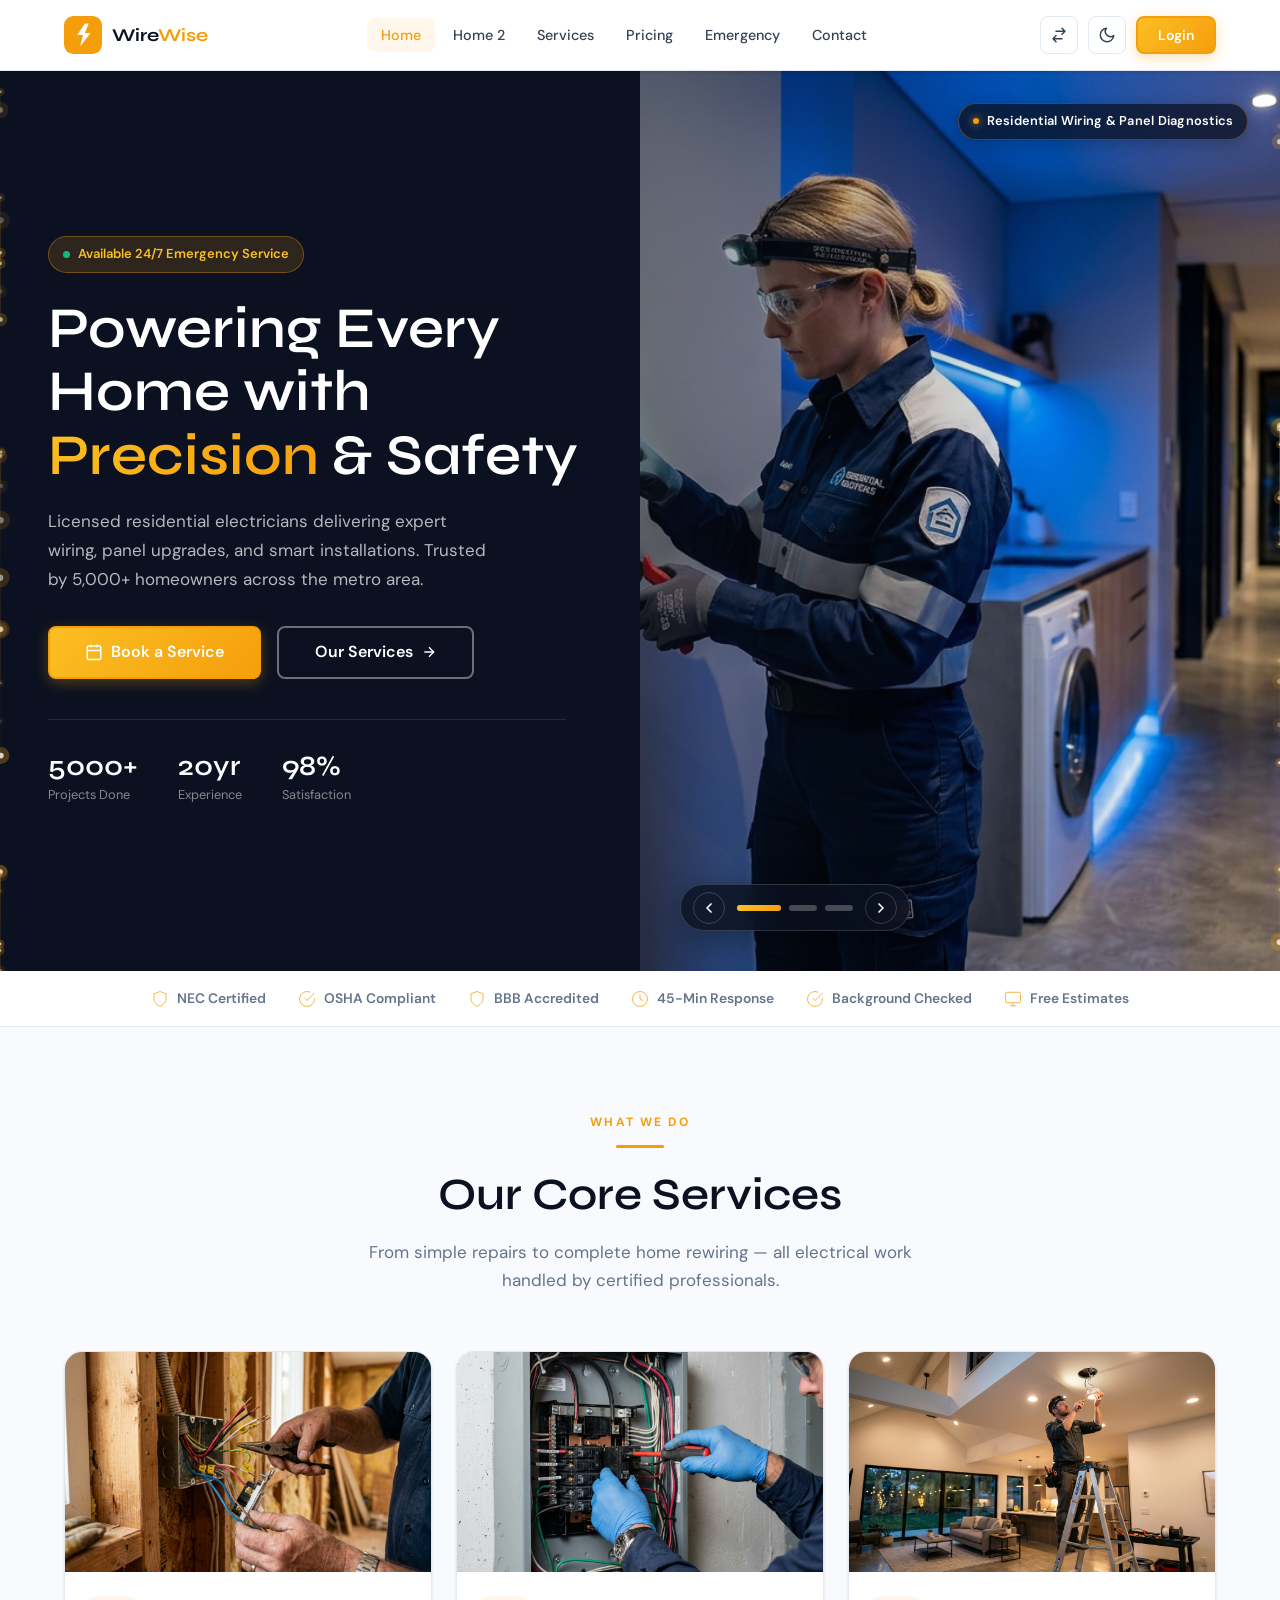
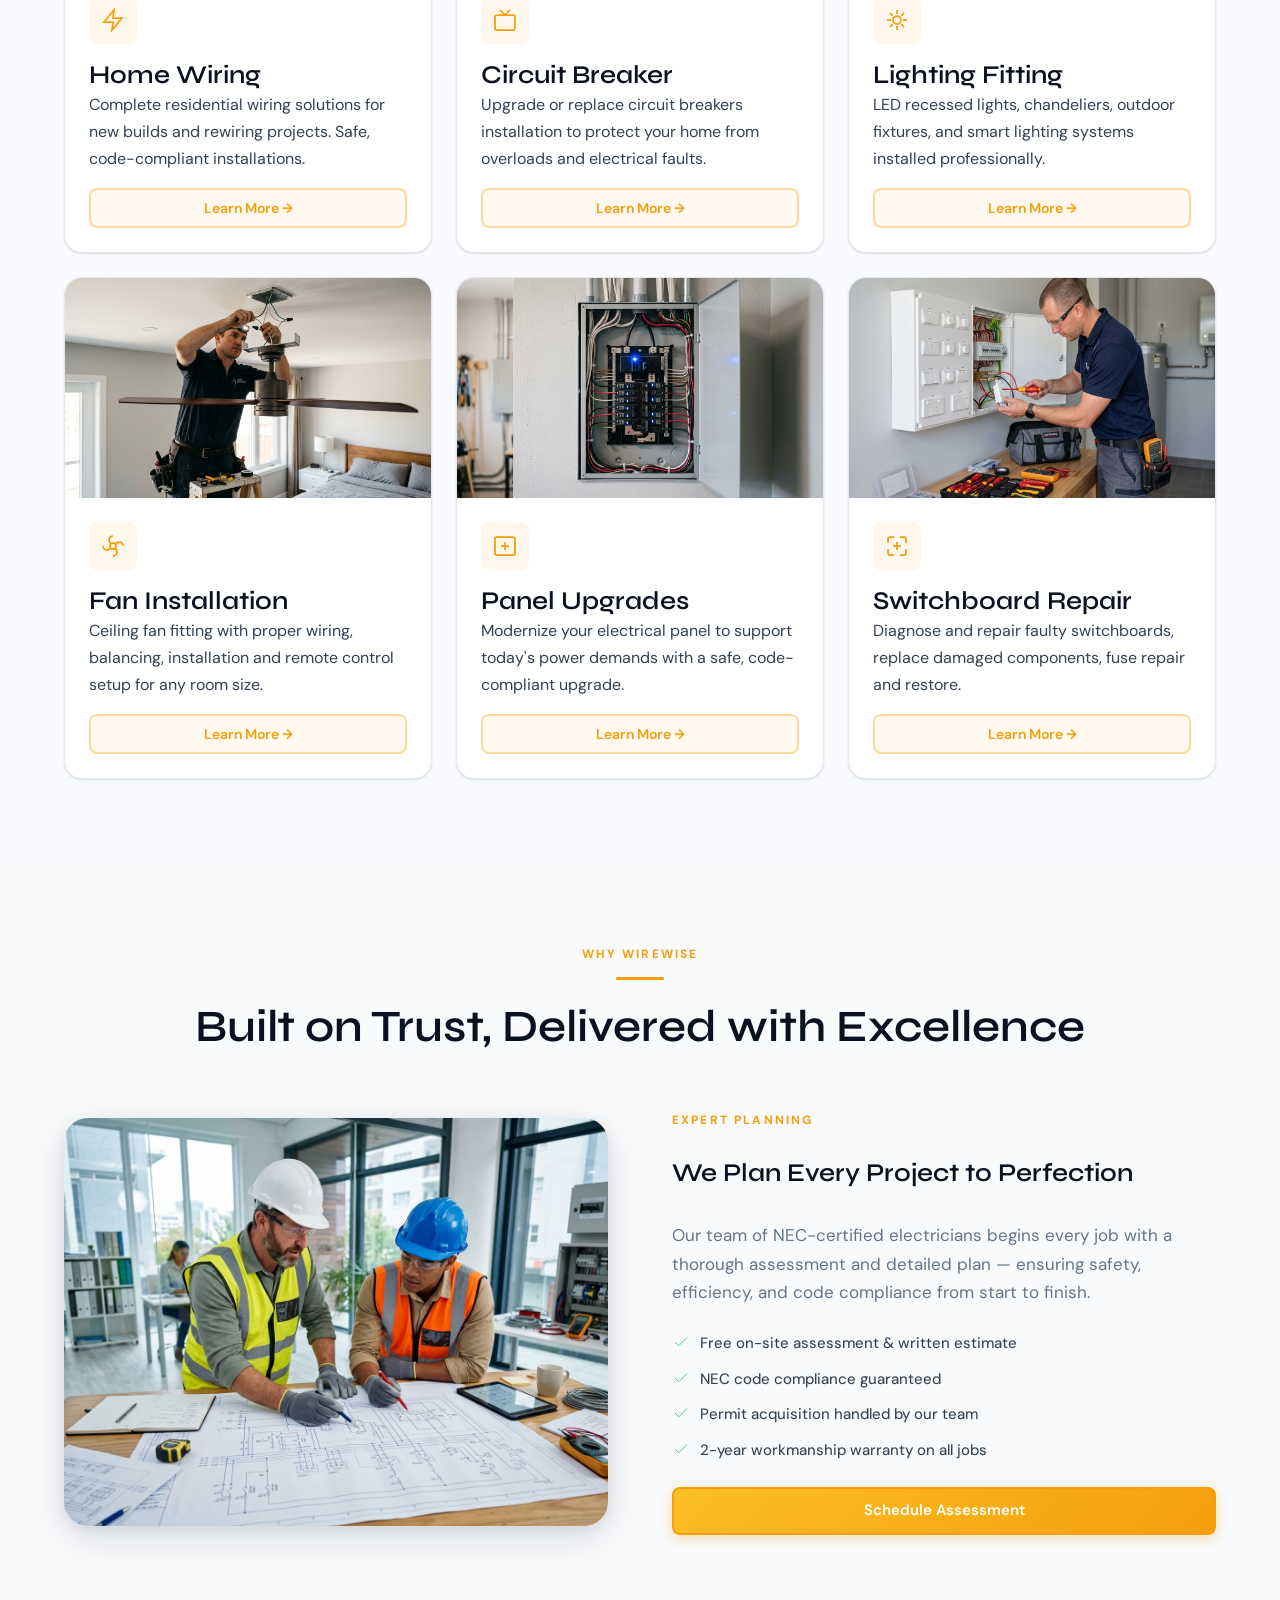
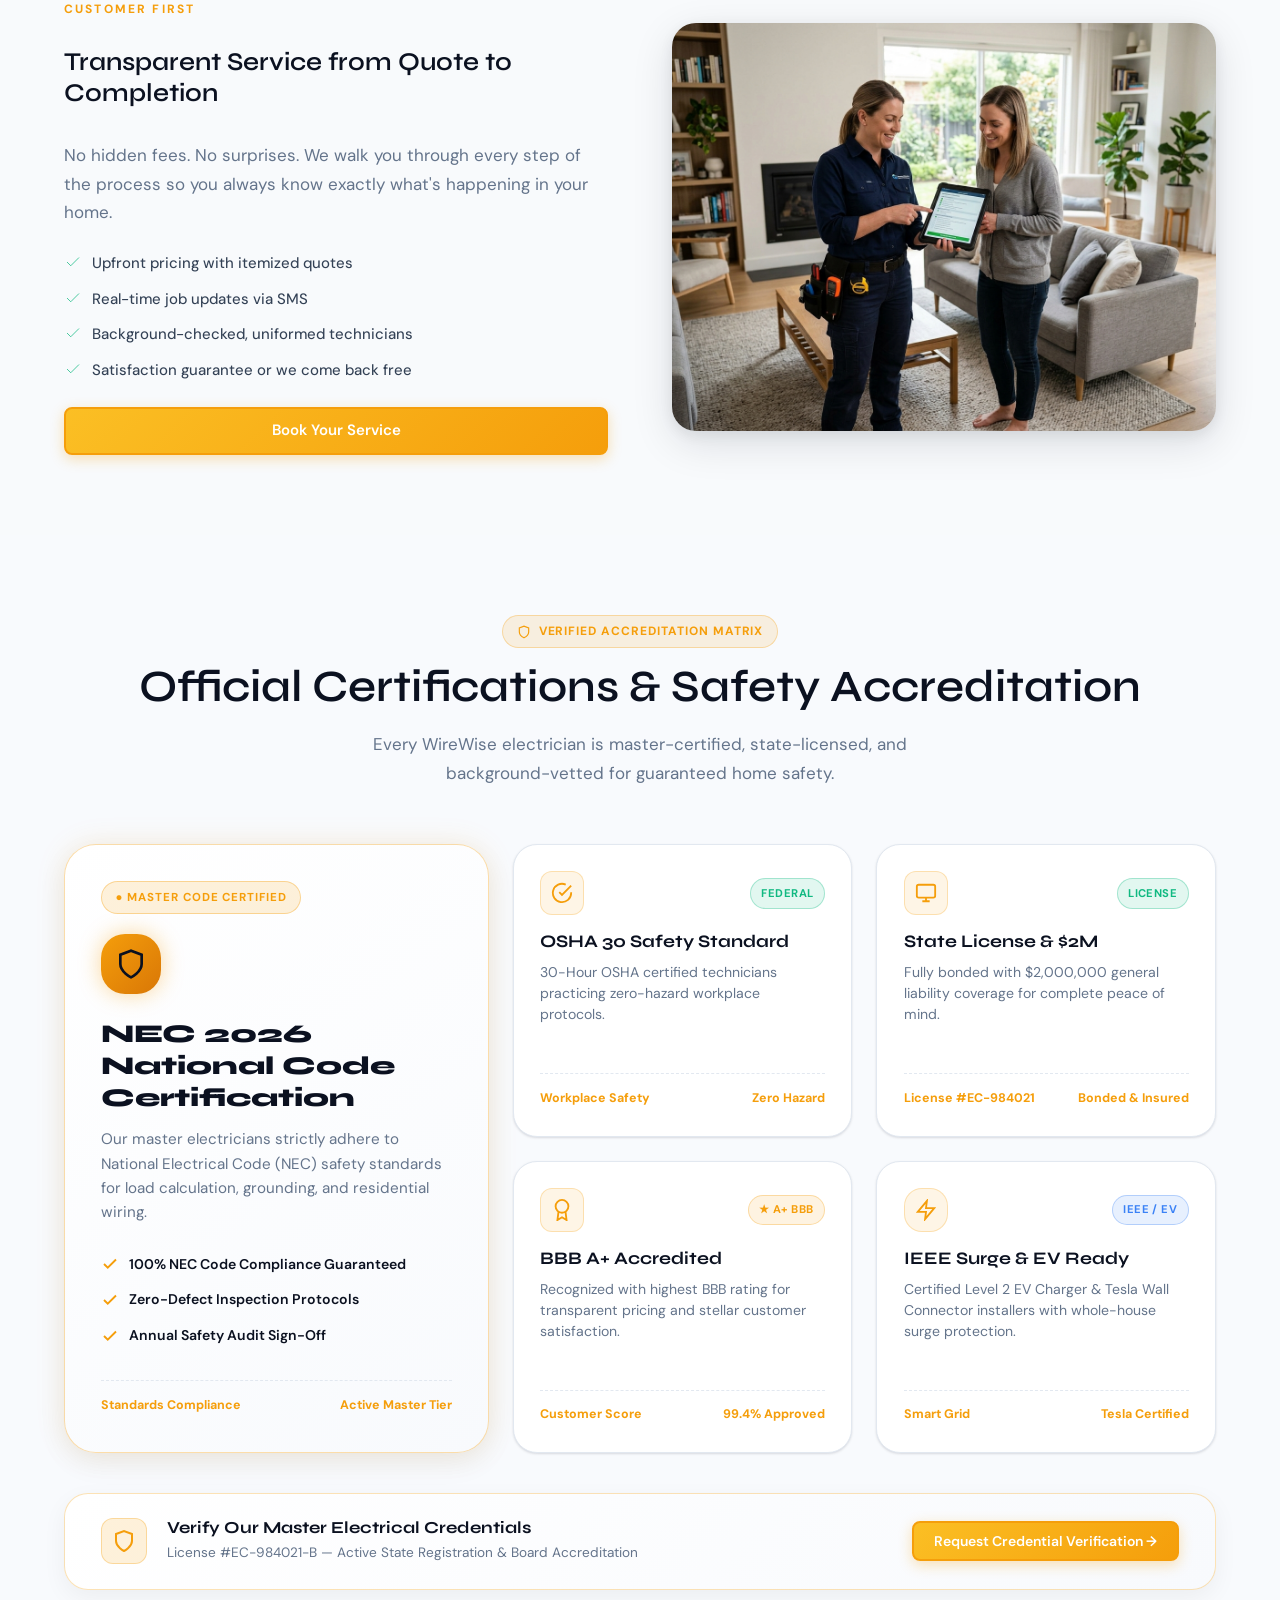
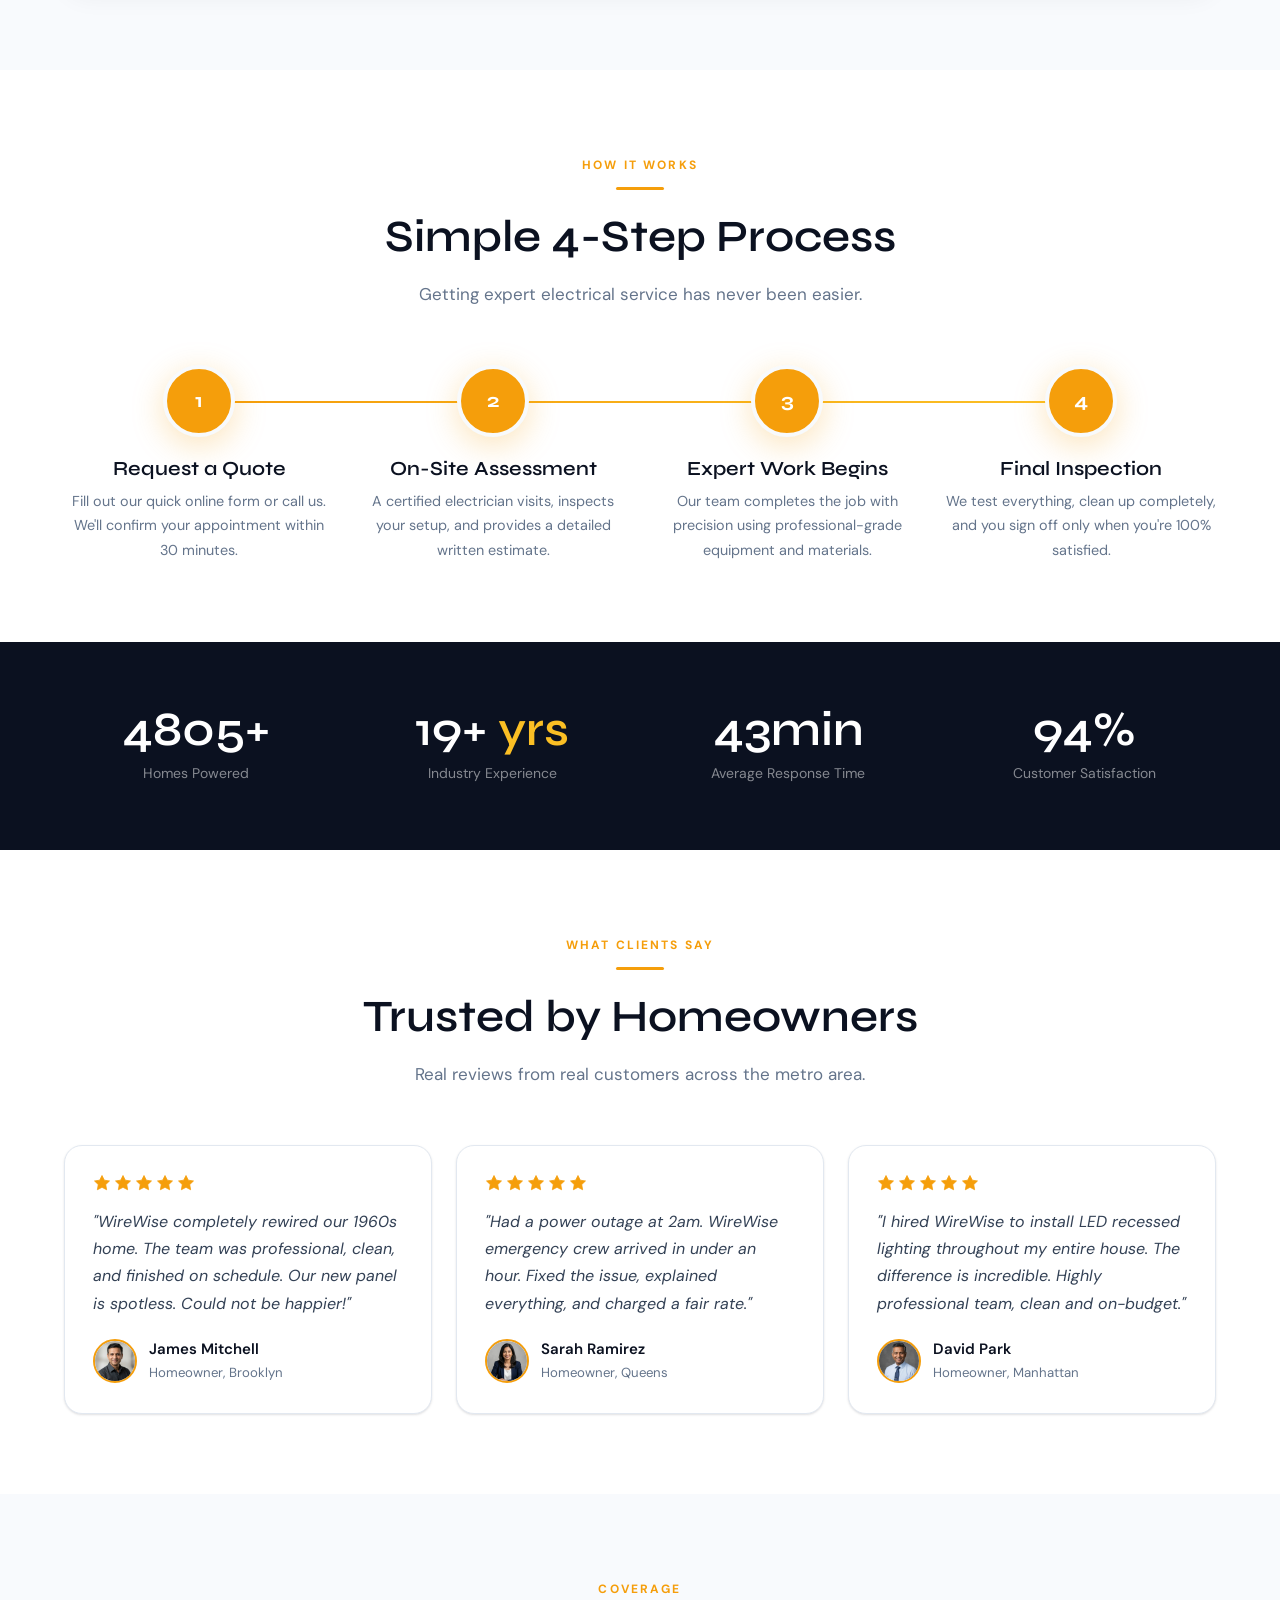
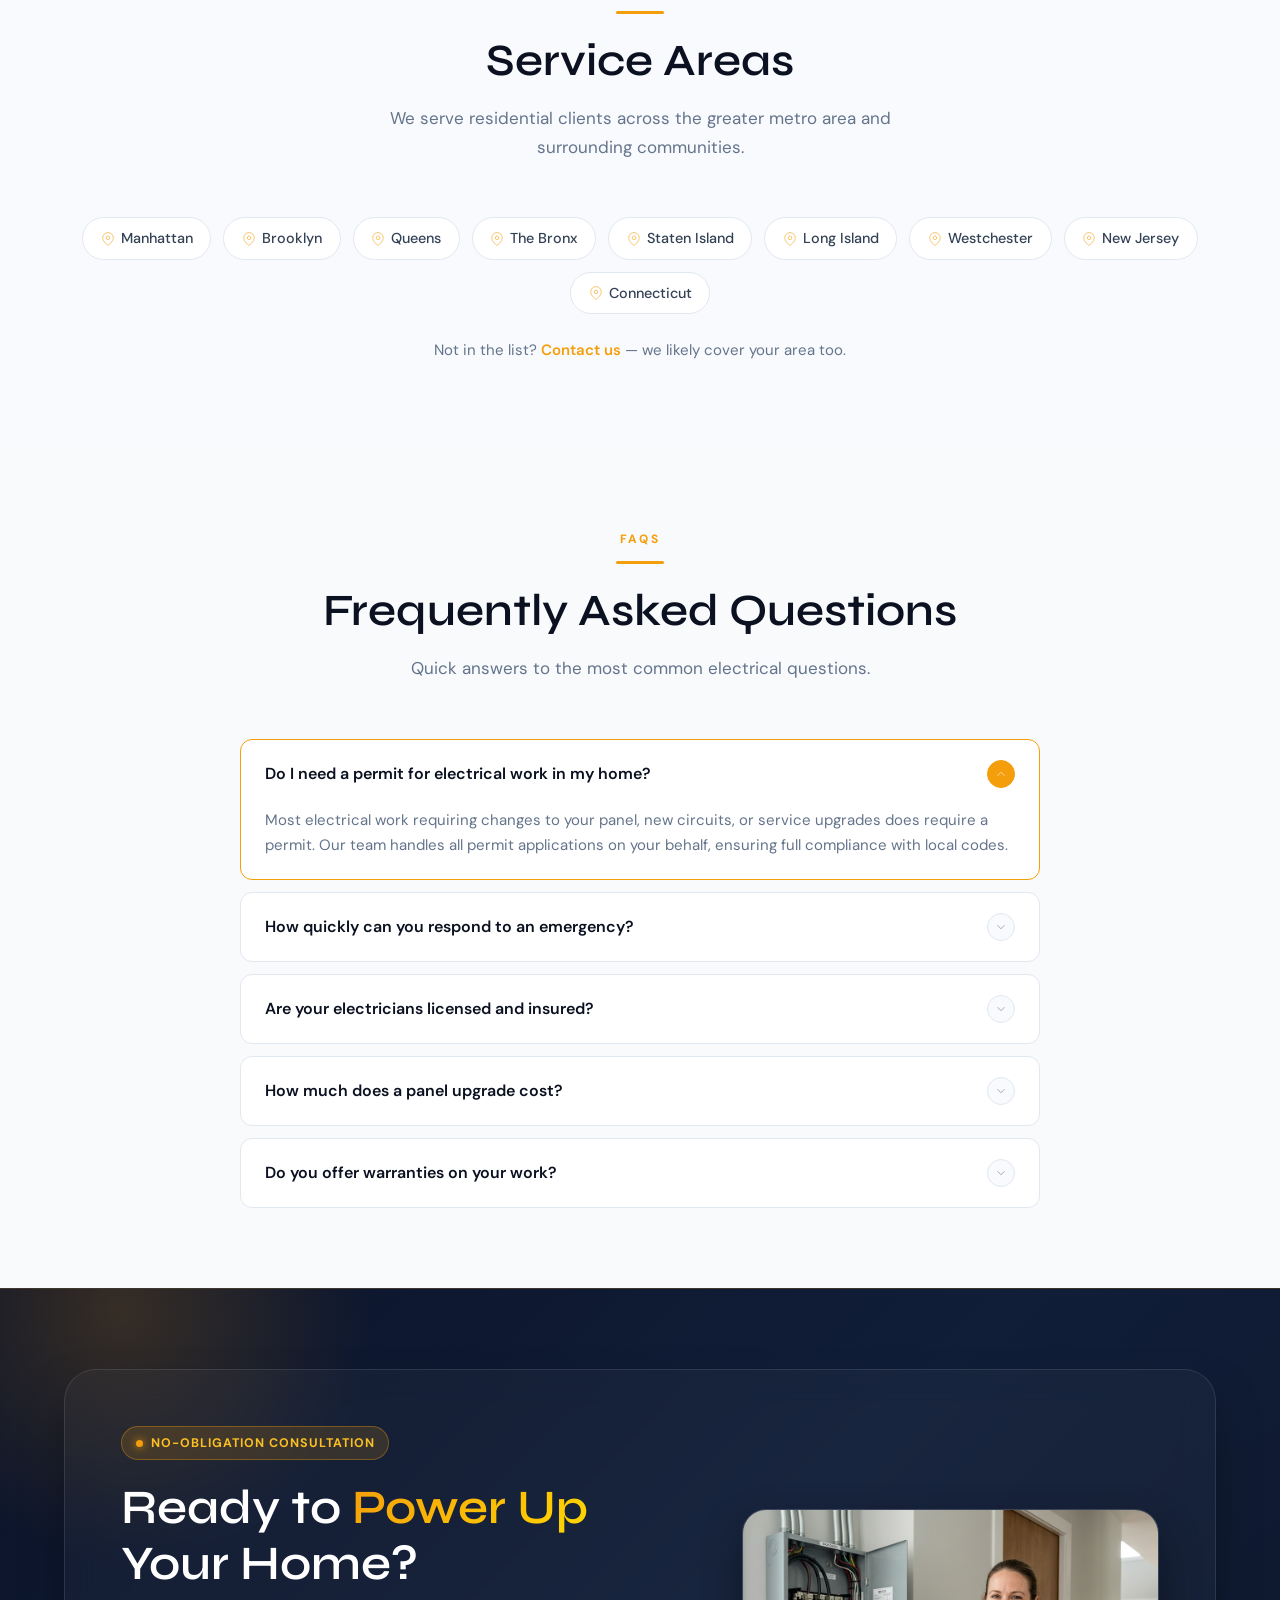
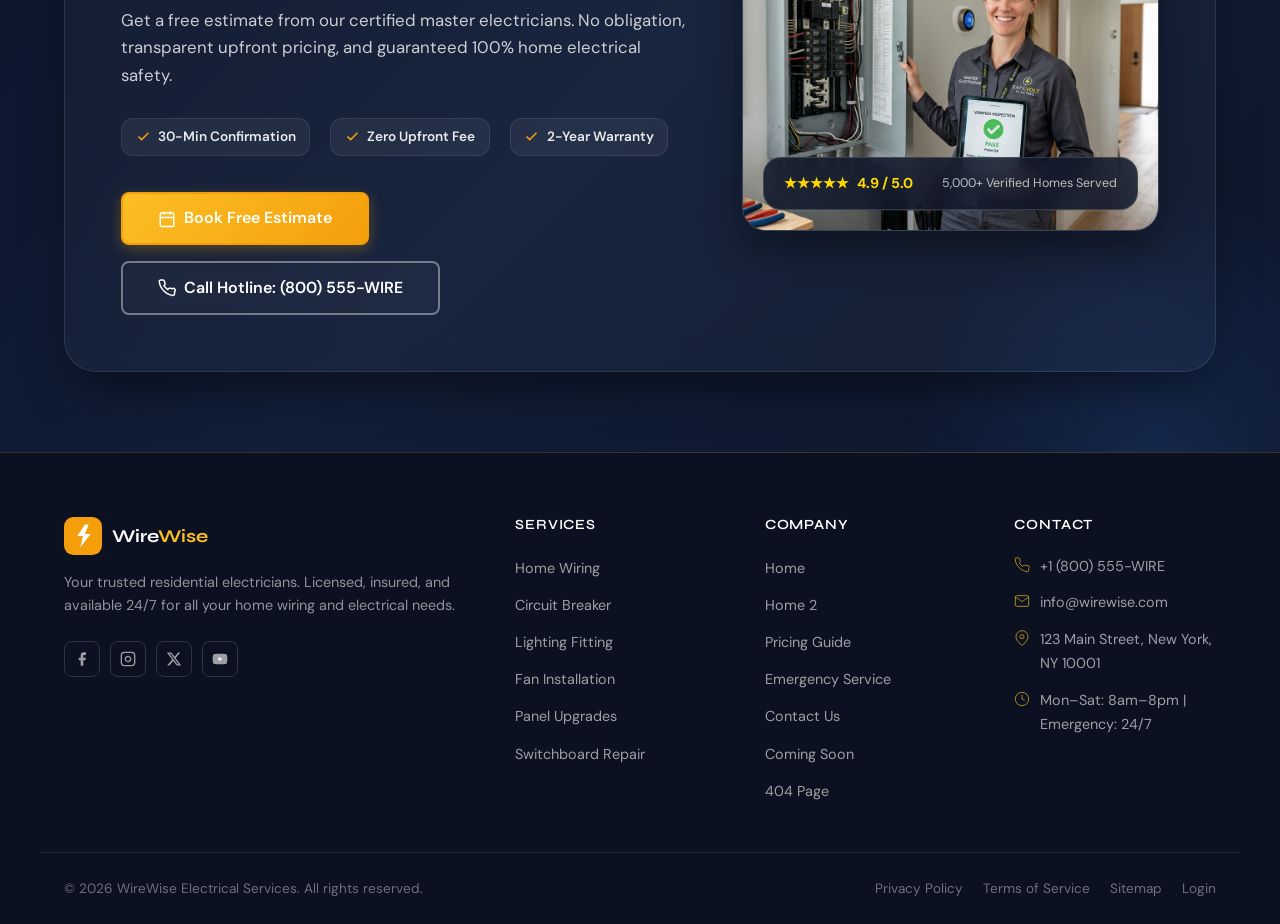
==== commit 0d883c20: "fix" ====
--- a/index.html
+++ b/index.html
@@ -84,16 +84,6 @@
         <svg viewBox="0 0 24 24" fill="none" stroke="currentColor" stroke-width="2.5" stroke-linecap="round" stroke-linejoin="round"><polyline points="9 18 15 12 9 6"></polyline></svg>
       </button>
     </div>
-
-    <div class="hero-float-card electric-pulse">
-      <div class="hero-float-icon zap-on-hover">
-        <svg viewBox="0 0 24 24" fill="none" stroke="currentColor" stroke-width="2"><path d="M12 22s8-4 8-10V5l-8-3-8 3v7c0 6 8 10 8 10z"/></svg>
-      </div>
-      <div class="hero-float-text">
-        <strong>NEC Certified</strong>
-        <span>Licensed & fully insured</span>
-      </div>
-    </div>
   </div>
 </section>
 
@@ -199,7 +189,7 @@
             <svg viewBox="0 0 24 24"><path d="M9 3H5a2 2 0 0 0-2 2v4"/><path d="M9 21H5a2 2 0 0 1-2-2v-4"/><path d="M15 3h4a2 2 0 0 1 2 2v4"/><path d="M15 21h4a2 2 0 0 0 2-2v-4"/><path d="M12 8v8"/><path d="M8 12h8"/></svg>
           </div>
           <h3>Switchboard Repair</h3>
-          <p>Diagnose and repair faulty switchboards, replace damaged components, and restore.</p>
+          <p>Diagnose and repair faulty switchboards, replace damaged components, fuse repair and restore.</p>
           <a href="services.html" class="btn btn-secondary btn-sm" style="margin-top:1rem">Learn More →</a>
         </div>
       </div>
@@ -481,7 +471,7 @@
         </div>
         <p class="testimonial-quote">"WireWise completely rewired our 1960s home. The team was professional, clean, and finished on schedule. Our new panel is spotless. Could not be happier!"</p>
         <div class="testimonial-author">
-          <div class="testimonial-avatar">JM</div>
+          <img src="assets/logo/avatar-anil-sharma.png" alt="James Mitchell" class="testimonial-avatar">
           <div>
             <div class="testimonial-name">James Mitchell</div>
             <div class="testimonial-role">Homeowner, Brooklyn</div>
@@ -498,7 +488,7 @@
         </div>
         <p class="testimonial-quote">"Had a power outage at 2am. WireWise emergency crew arrived in under an hour. Fixed the issue, explained everything, and charged a fair rate."</p>
         <div class="testimonial-author">
-          <div class="testimonial-avatar">SR</div>
+          <img src="assets/logo/avatar-priya-mehta.png" alt="Sarah Ramirez" class="testimonial-avatar">
           <div>
             <div class="testimonial-name">Sarah Ramirez</div>
             <div class="testimonial-role">Homeowner, Queens</div>
@@ -515,7 +505,7 @@
         </div>
         <p class="testimonial-quote">"I hired WireWise to install LED recessed lighting throughout my entire house. The difference is incredible. Highly professional team, clean and on-budget."</p>
         <div class="testimonial-author">
-          <div class="testimonial-avatar">DP</div>
+          <img src="assets/logo/avatar-rajesh-kumar.png" alt="David Park" class="testimonial-avatar">
           <div>
             <div class="testimonial-name">David Park</div>
             <div class="testimonial-role">Homeowner, Manhattan</div>
@@ -616,7 +606,7 @@
       <div>
         <div class="home-cta-badge">
           <span class="home-cta-badge-dot"></span>
-          NO-OBLIGATION CONSULTATION PORTAL
+          NO-OBLIGATION CONSULTATION
         </div>
         <h2 class="home-cta-title" id="cta-heading">Ready to <span>Power Up</span> Your Home?</h2>
         <p class="home-cta-sub">Get a free estimate from our certified master electricians. No obligation, transparent upfront pricing, and guaranteed 100% home electrical safety.</p>
--- a/style.css
+++ b/style.css
@@ -304,7 +304,7 @@
 .testimonial-stars svg{width:18px;height:18px;fill:var(--accent-yellow);stroke:var(--accent-yellow);}
 .testimonial-quote{font-size:1rem;color:var(--text-body);line-height:1.7;margin-bottom:1.25rem;font-weight:400;font-style:italic;}
 .testimonial-author{display:flex;align-items:center;gap:0.75rem;}
-.testimonial-avatar{width:44px;height:44px;border-radius:50%;background:var(--primary-bg);border:2px solid var(--primary);display:flex;align-items:center;justify-content:center;font-family:'Syne',sans-serif;font-weight:700;font-size:0.875rem;color:var(--primary);flex-shrink:0;}
+.testimonial-avatar{width:44px;height:44px;border-radius:50%;background:var(--primary-bg);border:2px solid var(--primary);display:flex;align-items:center;justify-content:center;font-family:'Syne',sans-serif;font-weight:700;font-size:0.875rem;color:var(--primary);flex-shrink:0;object-fit:cover;overflow:hidden;}
 .testimonial-name{font-weight:600;font-size:0.9375rem;color:var(--text-dark);}
 .testimonial-role{font-size:0.825rem;color:var(--text-muted);font-weight:400;}
 
@@ -656,7 +656,8 @@
 .team-grid{display:grid;grid-template-columns:repeat(4,1fr);gap:1.5rem;}
 .team-card{background:var(--surface-card);border:1px solid var(--border);border-radius:var(--radius-lg);padding:1.75rem 1.25rem;text-align:center;transition:var(--transition);}
 .team-card:hover{transform:translateY(-4px);box-shadow:var(--shadow-md);}
-.team-avatar{width:80px;height:80px;border-radius:50%;background:var(--primary-bg);border:3px solid var(--primary);margin:0 auto 1rem;display:flex;align-items:center;justify-content:center;font-family:'Syne',sans-serif;font-weight:700;font-size:1.5rem;color:var(--primary);}
+.team-avatar{width:80px;height:80px;border-radius:50%;background:var(--primary-bg);border:3px solid var(--primary);margin:0 auto 1rem;display:flex;align-items:center;justify-content:center;font-family:'Syne',sans-serif;font-weight:700;font-size:1.5rem;color:var(--primary);object-fit:cover;overflow:hidden;}
+.ts-avatar{width:54px;height:54px;border-radius:50%;background:var(--primary-bg);border:2px solid var(--primary);display:flex;align-items:center;justify-content:center;font-family:'Syne',sans-serif;font-weight:700;font-size:1rem;color:var(--primary);flex-shrink:0;object-fit:cover;overflow:hidden;}
 .team-name{font-weight:600;font-size:1rem;margin-bottom:0.25rem;}
 .team-role{font-size:0.85rem;color:var(--primary);font-weight:500;margin-bottom:0.5rem;}
 .team-bio{font-size:0.85rem;color:var(--text-muted);font-weight:400;line-height:1.6;}
@@ -1250,6 +1251,8 @@
   .hero-float-card{bottom:1.25rem;right:1.25rem;padding:0.75rem 1rem;min-width:auto;}
   .split-section{grid-template-columns:1fr;gap:2rem;}
   .split-section.reverse{direction:ltr;}
+  .split-img{max-width:540px;width:100%;margin:0 auto;aspect-ratio:16/10;max-height:320px;}
+  .split-content{max-width:560px;width:100%;margin:0 auto;}
   .process-steps{grid-template-columns:repeat(2,1fr);}
   .process-steps::before{display:none;}
   .stats-band-inner{grid-template-columns:repeat(2,1fr);}
@@ -2543,6 +2546,79 @@
 }
 
 @media (max-width: 600px) {
+  .split-img {
+    aspect-ratio: 16/10;
+    max-height: 230px;
+    border-radius: var(--radius-lg);
+  }
+  .home-cta-portal {
+    padding: 3.5rem 0;
+    overflow: hidden;
+  }
+  .home-cta-card-inner {
+    padding: 1.75rem 1.15rem;
+    gap: 1.75rem;
+    border-radius: var(--radius-xl);
+    overflow: hidden;
+    width: 100%;
+    box-sizing: border-box;
+  }
+  .home-cta-badge {
+    font-size: 0.7rem;
+    letter-spacing: 0.04em;
+    padding: 0.35rem 0.75rem;
+    max-width: 100%;
+    white-space: normal;
+    word-break: break-word;
+    text-align: left;
+    margin-bottom: 1rem;
+  }
+  .home-cta-title {
+    font-size: clamp(1.65rem, 7vw, 2rem);
+    line-height: 1.2;
+    margin-bottom: 0.875rem;
+  }
+  .home-cta-sub {
+    font-size: 0.9375rem;
+    line-height: 1.6;
+    margin-bottom: 1.5rem;
+  }
+  .home-cta-specs {
+    gap: 0.5rem;
+    margin-bottom: 1.5rem;
+  }
+  .home-cta-spec-item {
+    font-size: 0.78rem;
+    padding: 0.35rem 0.65rem;
+  }
+  .home-cta-btns {
+    flex-direction: column;
+    gap: 0.75rem;
+    width: 100%;
+  }
+  .home-cta-btns .btn {
+    width: 100%;
+    padding: 0.8rem 1rem;
+    font-size: 0.9rem;
+    white-space: normal;
+    text-align: center;
+    justify-content: center;
+    box-sizing: border-box;
+  }
+  .home-cta-visual-frame {
+    width: 100%;
+  }
+  .home-cta-visual-frame img {
+    height: 220px;
+    width: 100%;
+  }
+  .home-cta-trust-overlay {
+    left: 0.75rem;
+    right: 0.75rem;
+    bottom: 0.75rem;
+    padding: 0.6rem 0.85rem;
+    font-size: 0.8rem;
+  }
   .home2-emergency-hub {
     padding: 3.5rem 0;
   }
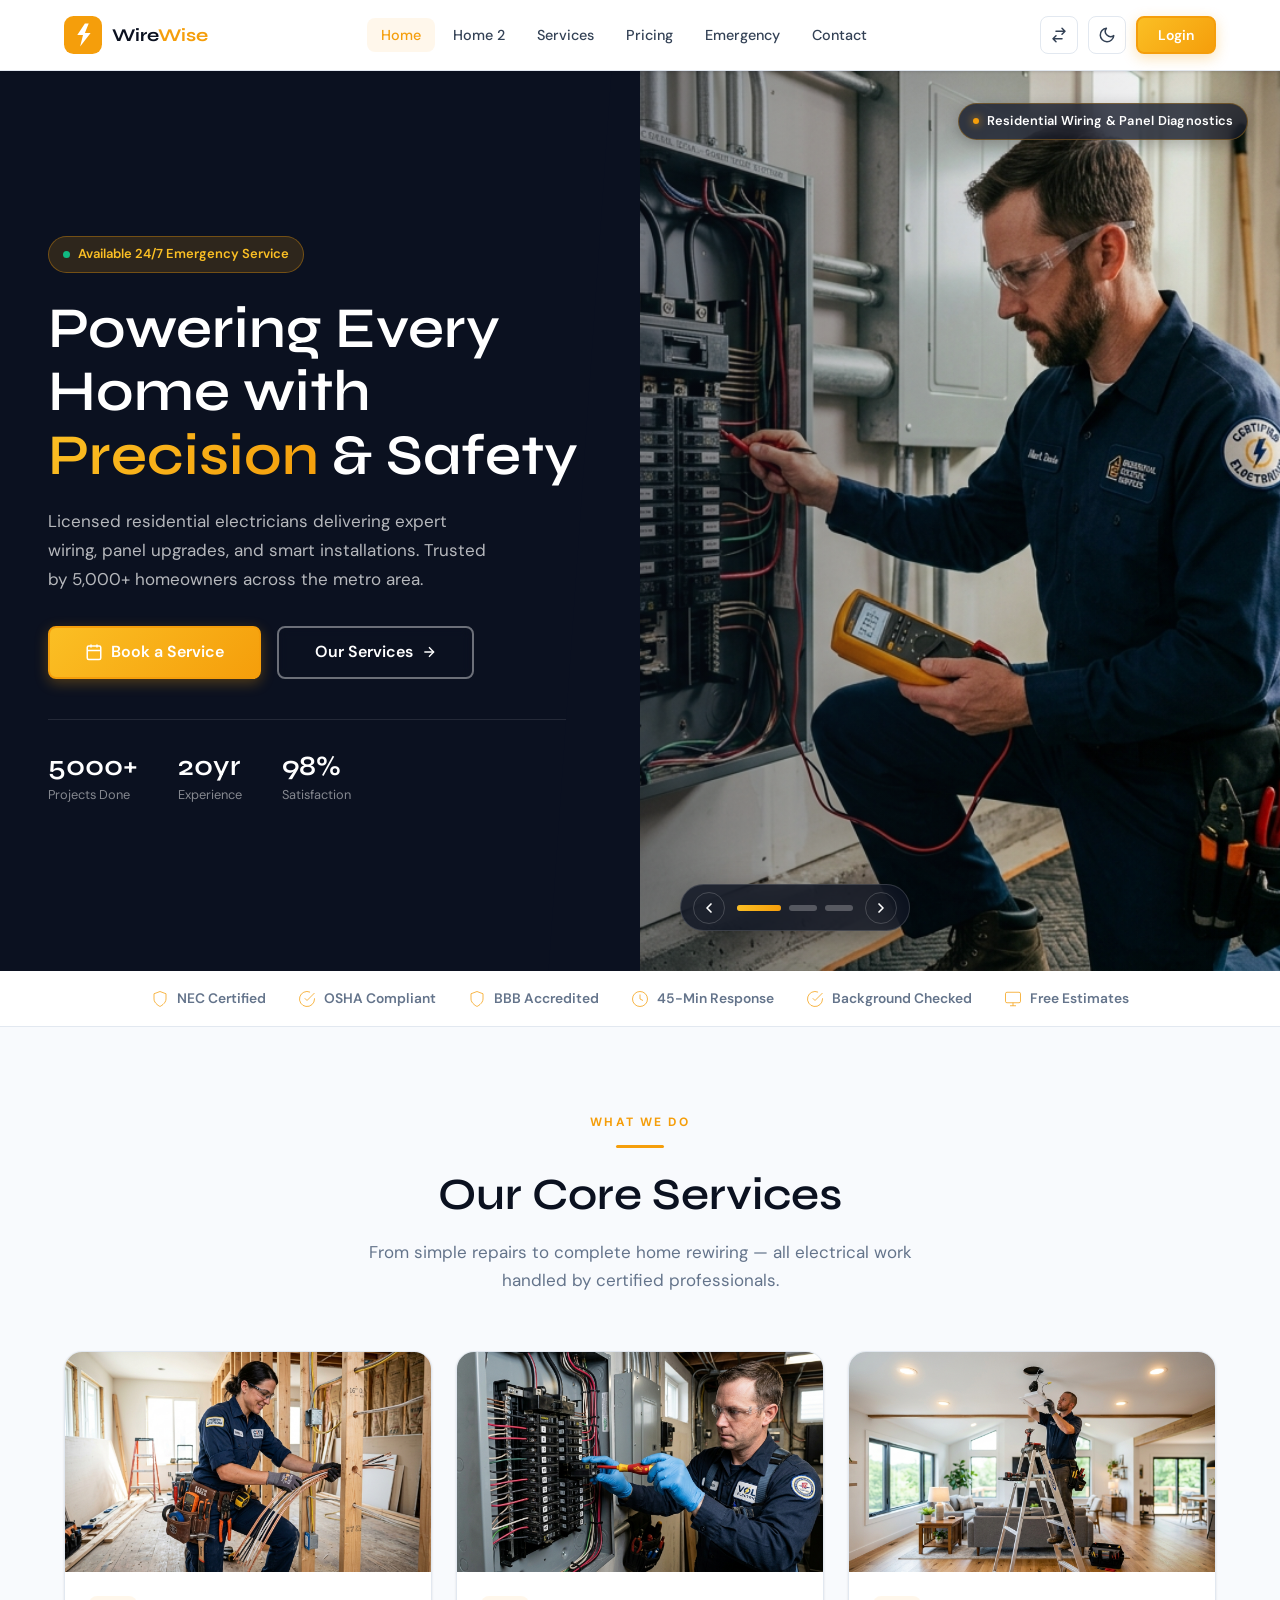
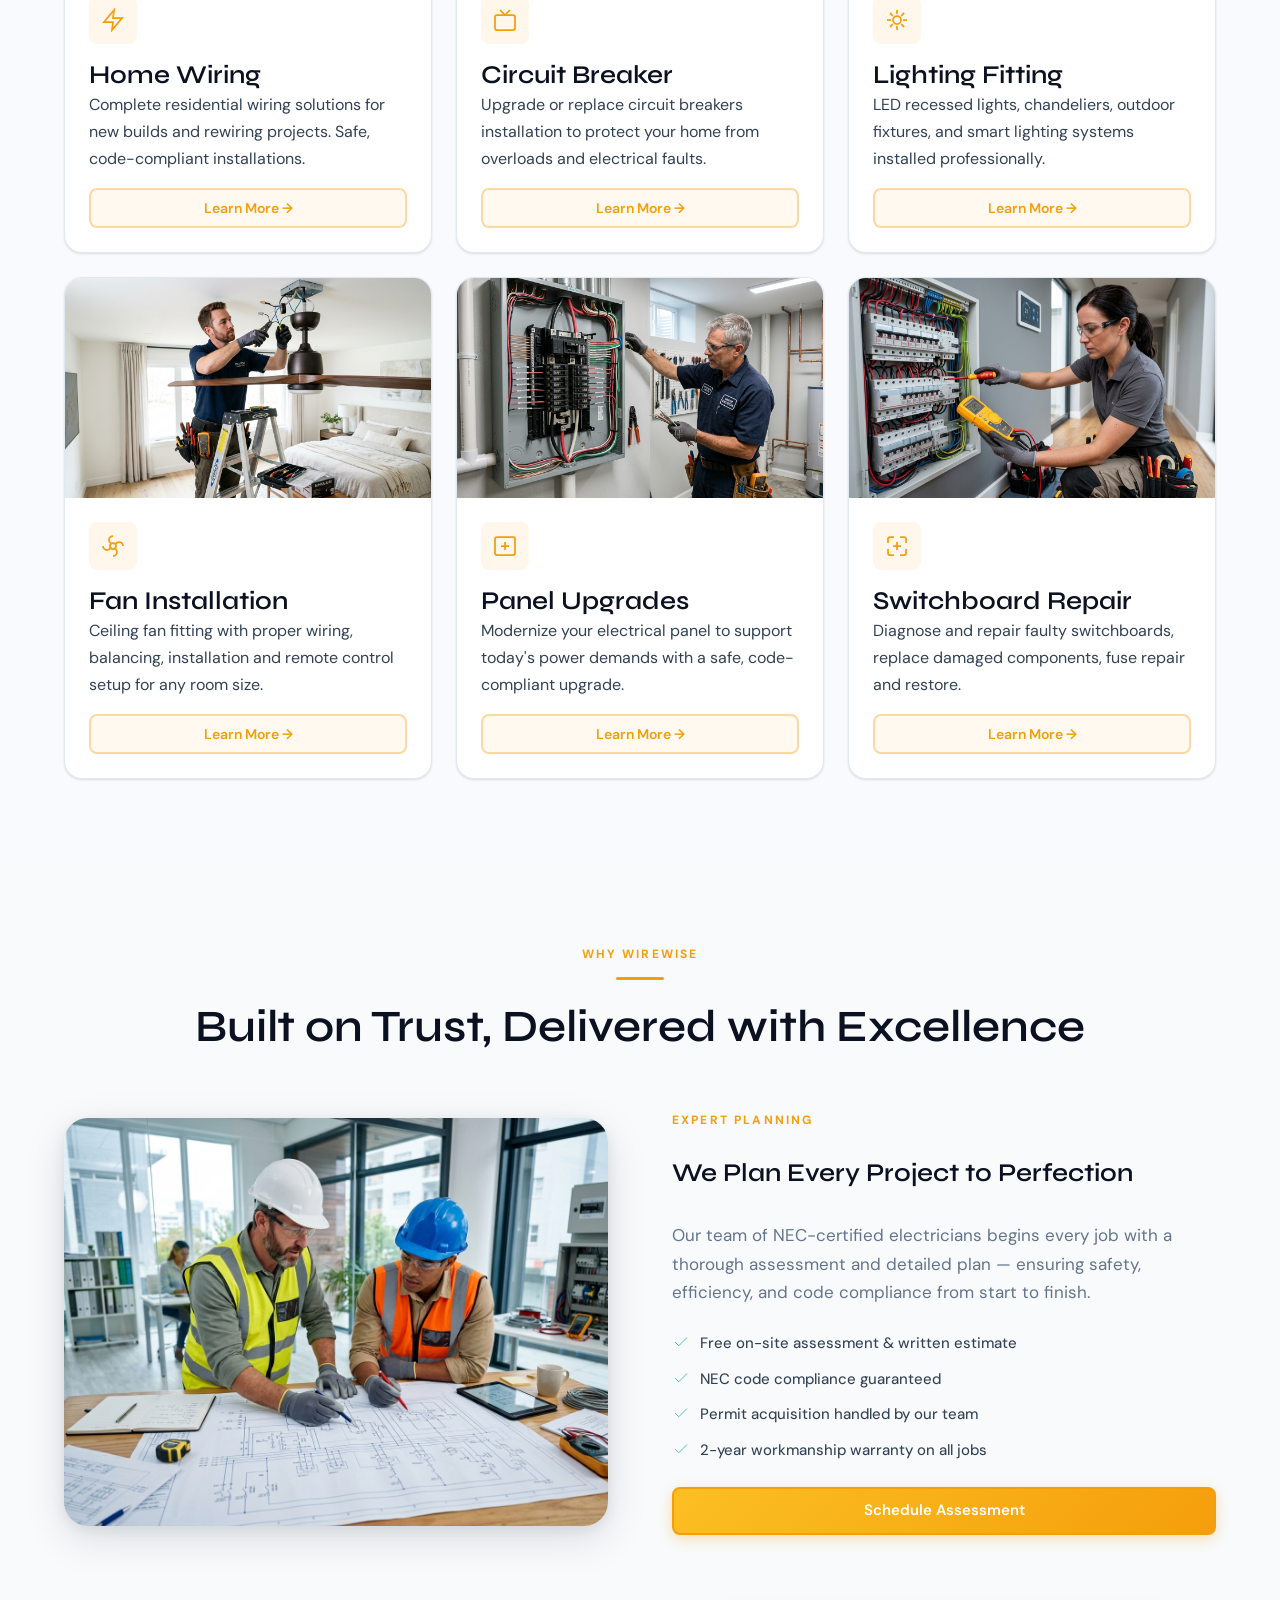
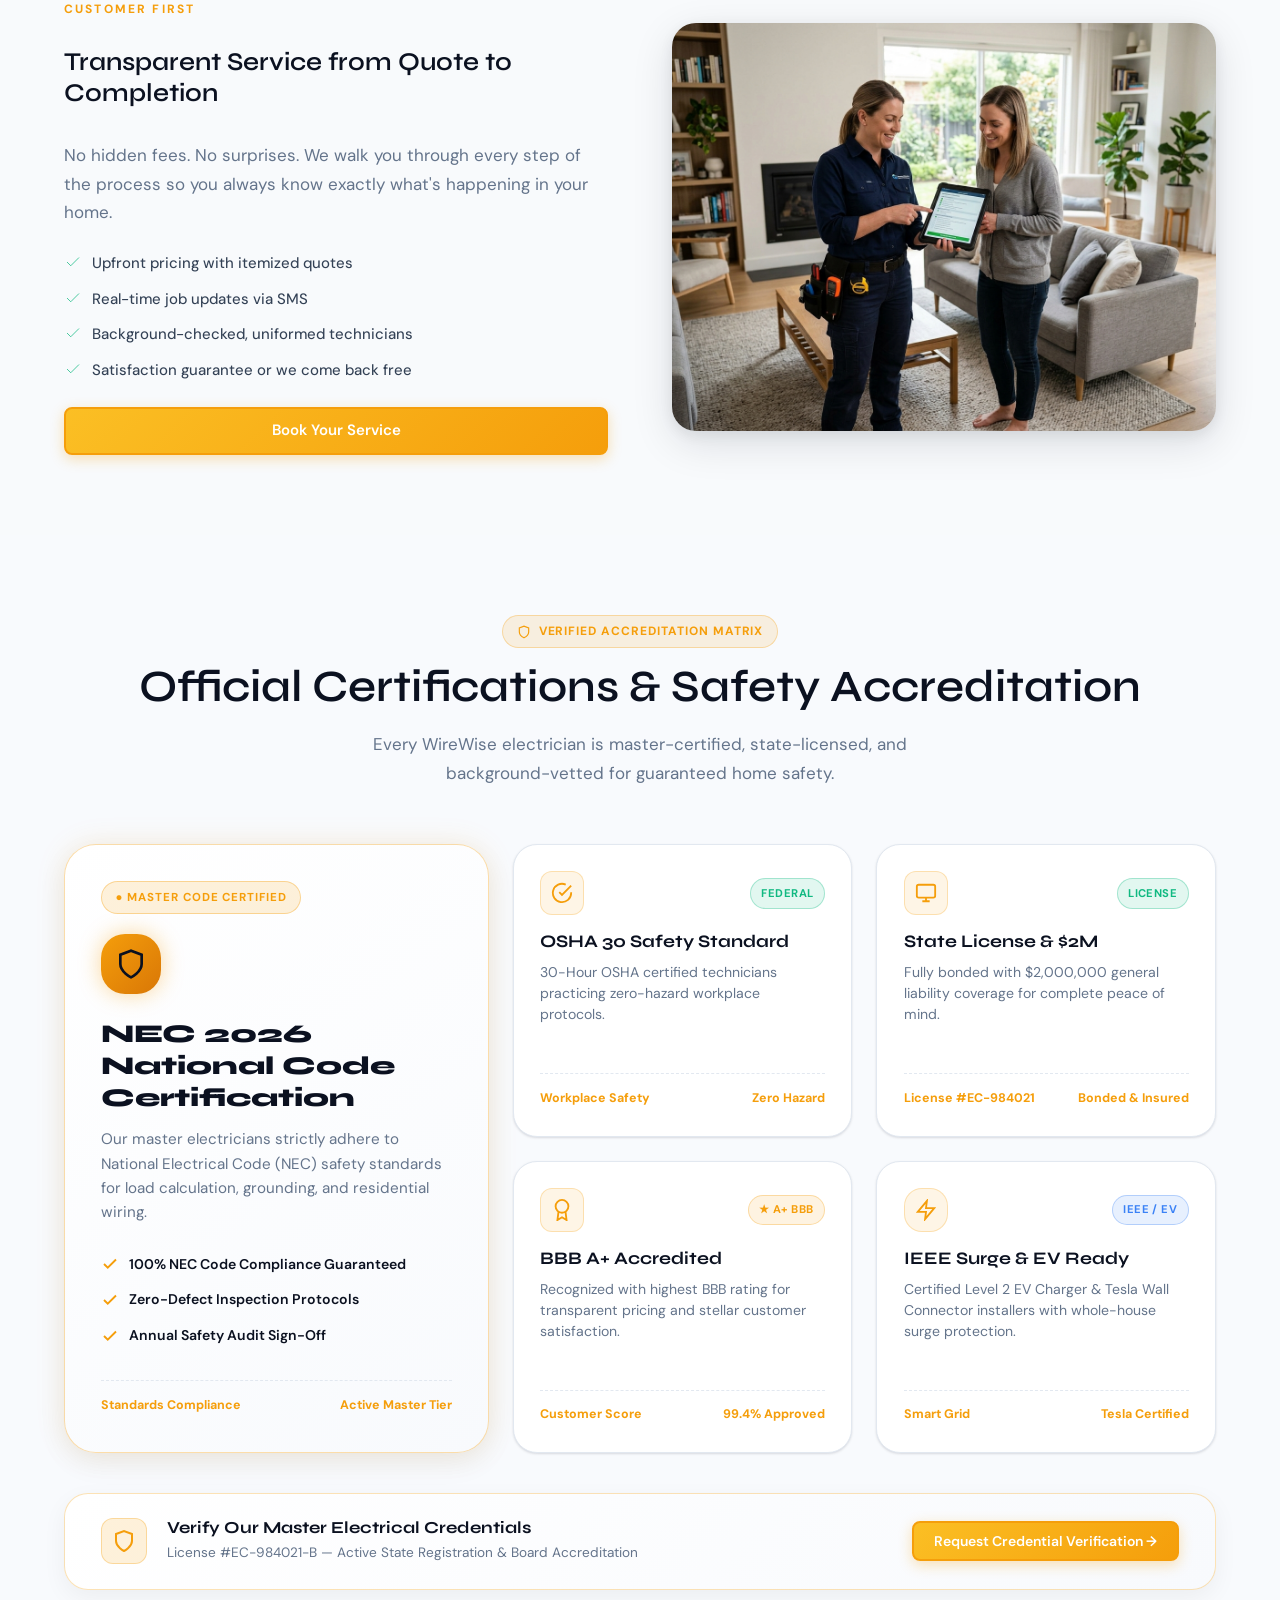
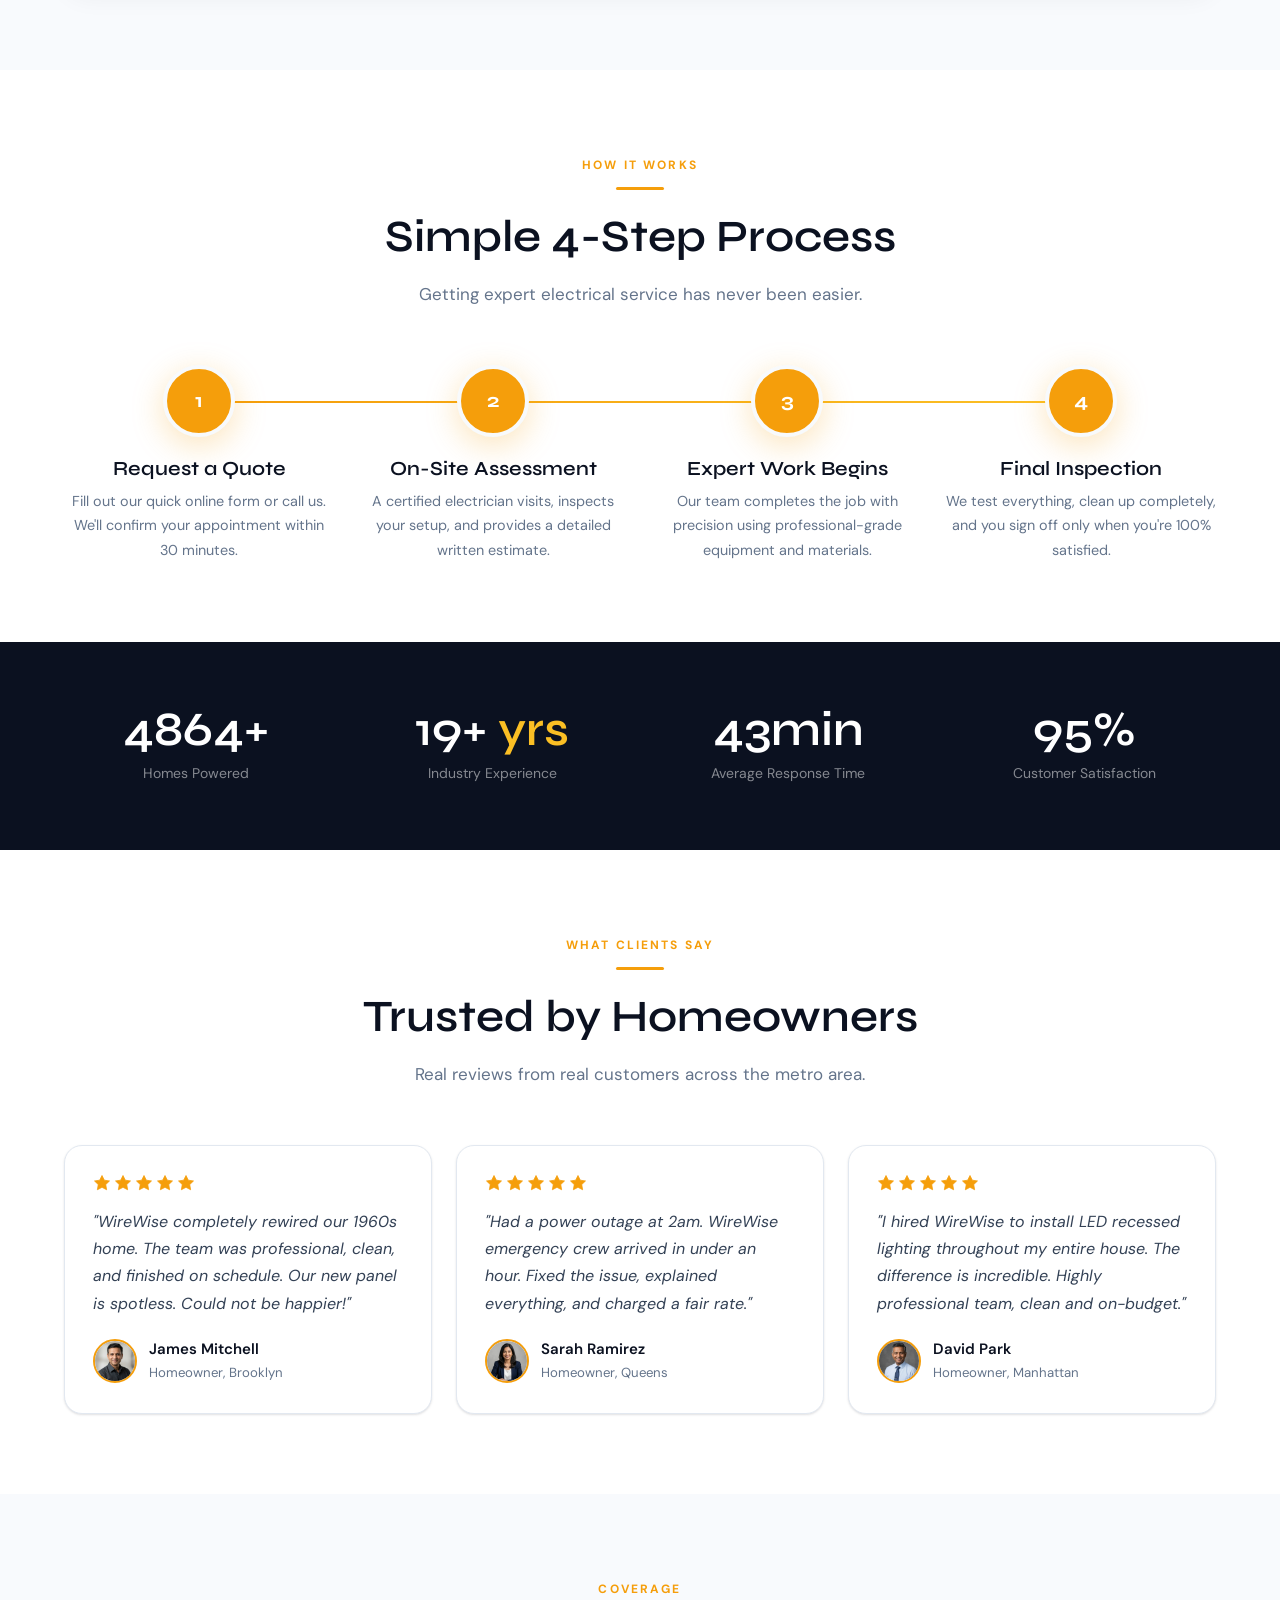
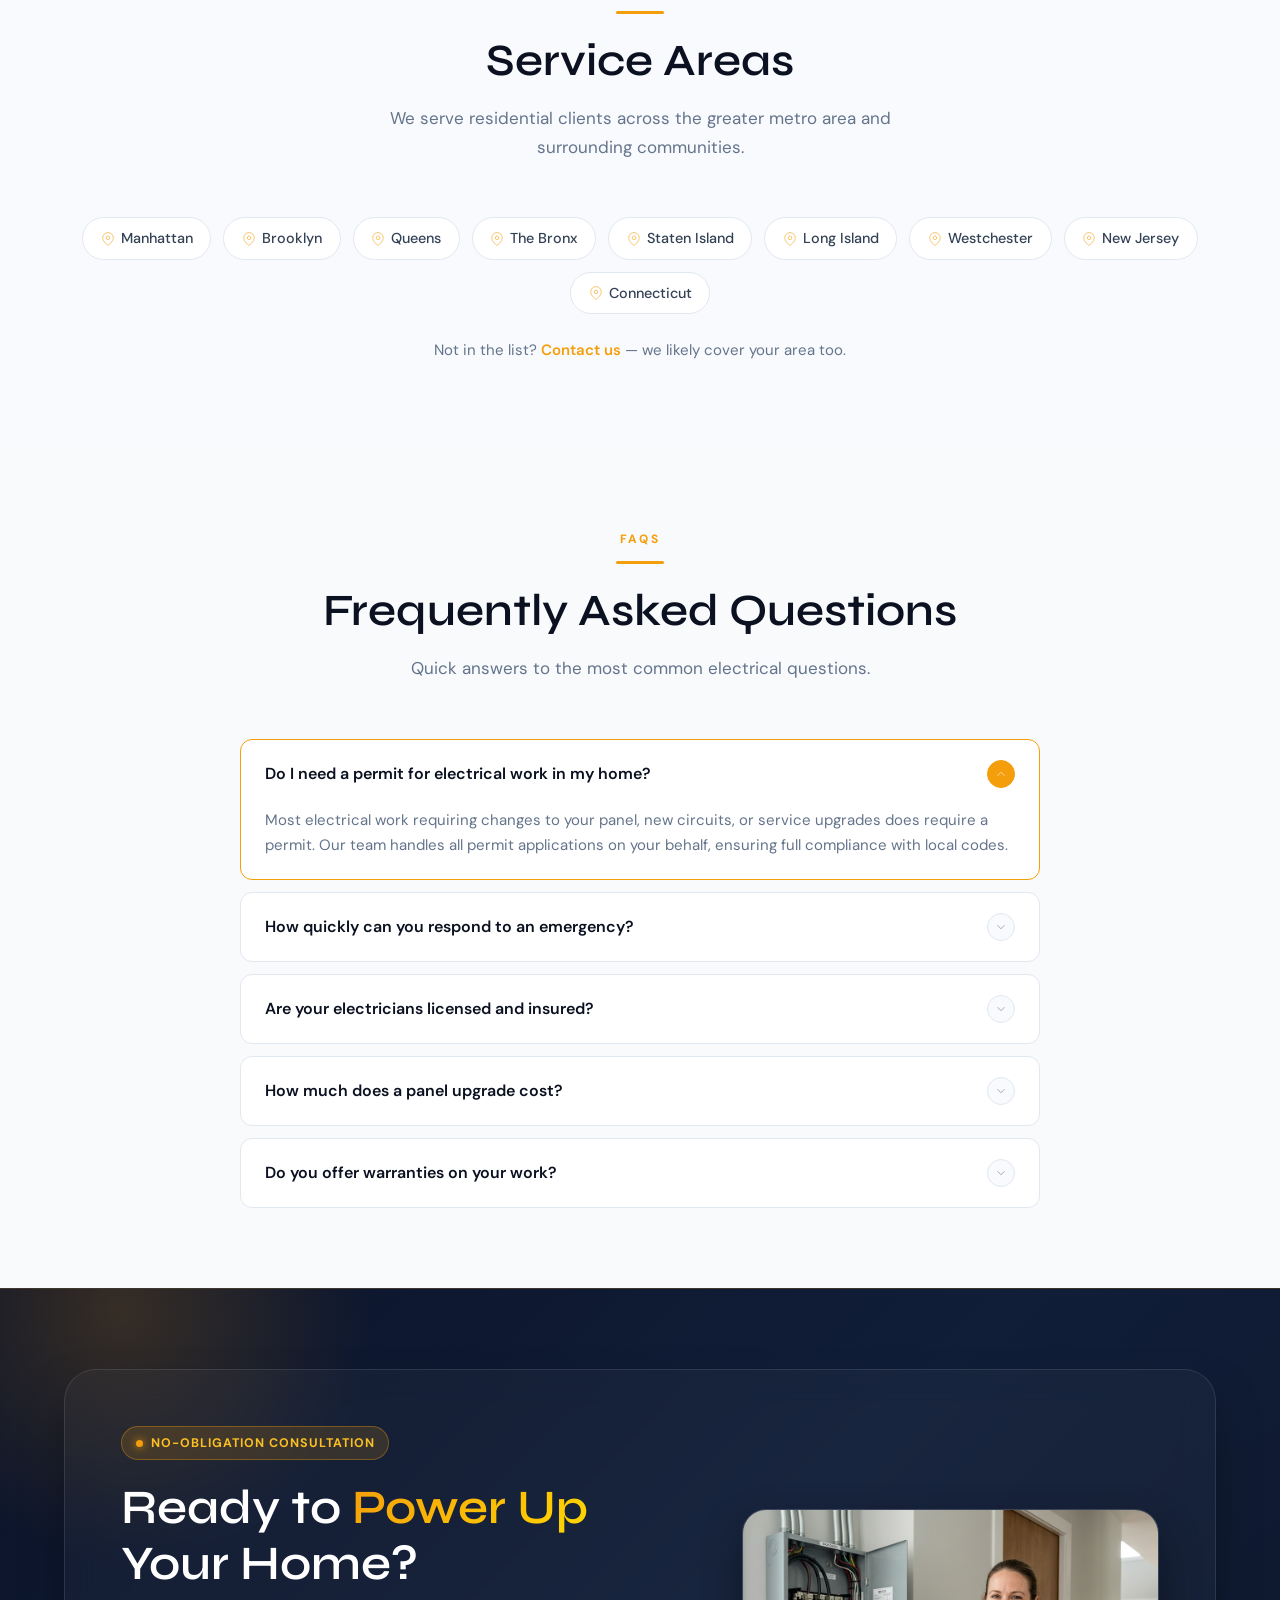
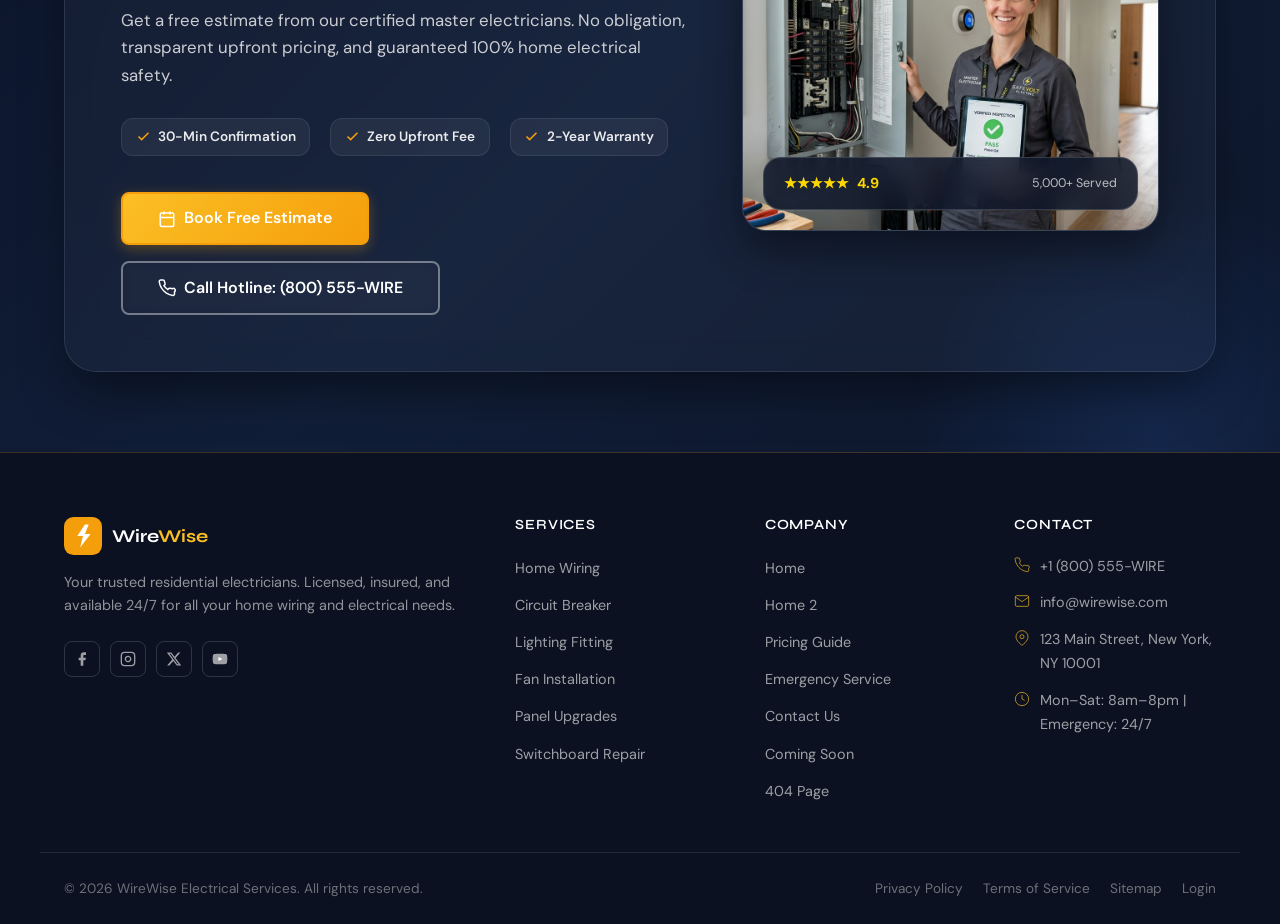
==== commit 0cfe712e: "fix" ====
--- a/index.html
+++ b/index.html
@@ -51,15 +51,15 @@
   <div class="hero-split-right" id="hero-slider" aria-roledescription="carousel" aria-label="Featured Electrical Work">
     <div class="hero-slider-track">
       <div class="hero-slide active" data-slide-index="0">
-        <img src="assets/hero_home.jpg" alt="Certified electrician installing and testing residential circuit panel" loading="eager">
+        <img src="assets/hero_slide_diagnostics.jpg" alt="Certified electrician installing and testing residential circuit panel" loading="eager">
         <div class="hero-slide-caption">Residential Wiring & Panel Diagnostics</div>
       </div>
       <div class="hero-slide" data-slide-index="1">
-        <img src="assets/hero_home2.jpg" alt="Master electrician installing modern architectural wiring and smart lighting" loading="lazy">
+        <img src="assets/hero_slide_smartwiring.jpg" alt="Master electrician installing modern architectural wiring and smart lighting" loading="lazy">
         <div class="hero-slide-caption">Smart Lighting & Whole-Home Rewiring</div>
       </div>
       <div class="hero-slide" data-slide-index="2">
-        <img src="assets/team_work.jpg" alt="WireWise certified residential electrician team on-site" loading="lazy">
+        <img src="assets/hero_slide_team.jpg" alt="WireWise certified residential electrician team on-site" loading="lazy">
         <div class="hero-slide-caption">Licensed & Insured 24/7 Rapid Response Team</div>
       </div>
     </div>
@@ -128,7 +128,7 @@
     </div>
     <div class="services-grid">
       <div class="service-card reveal delay-1" id="service-wiring">
-        <img src="assets/service_wiring.jpg" alt="Home wiring installation by professional electrician">
+        <img src="assets/service_home_wiring.jpg" alt="Home wiring installation by professional electrician">
         <div class="service-card-body">
           <div class="service-card-icon">
             <svg viewBox="0 0 24 24"><path d="M13 2L3 14h9l-1 8 10-12h-9l1-8z"/></svg>
@@ -139,7 +139,7 @@
         </div>
       </div>
       <div class="service-card reveal delay-2" id="service-breaker">
-        <img src="assets/service_breaker.jpg" alt="Circuit breaker installation by electrician">
+        <img src="assets/service_home_breaker.jpg" alt="Circuit breaker installation by electrician">
         <div class="service-card-body">
           <div class="service-card-icon">
             <svg viewBox="0 0 24 24"><rect x="2" y="7" width="20" height="15" rx="2" ry="2"/><polyline points="17 2 12 7 7 2"/></svg>
@@ -150,7 +150,7 @@
         </div>
       </div>
       <div class="service-card reveal delay-3" id="service-lighting">
-        <img src="assets/service_lighting.jpg" alt="Modern LED lighting installation">
+        <img src="assets/service_home_lighting.jpg" alt="Modern LED lighting installation">
         <div class="service-card-body">
           <div class="service-card-icon">
             <svg viewBox="0 0 24 24"><line x1="12" y1="2" x2="12" y2="6"/><line x1="12" y1="18" x2="12" y2="22"/><line x1="4.93" y1="4.93" x2="7.76" y2="7.76"/><line x1="16.24" y1="16.24" x2="19.07" y2="19.07"/><line x1="2" y1="12" x2="6" y2="12"/><line x1="18" y1="12" x2="22" y2="12"/><line x1="4.93" y1="19.07" x2="7.76" y2="16.24"/><line x1="16.24" y1="7.76" x2="19.07" y2="4.93"/><circle cx="12" cy="12" r="4"/></svg>
@@ -161,7 +161,7 @@
         </div>
       </div>
       <div class="service-card reveal delay-1" id="service-fan">
-        <img src="assets/service_fan.jpg" alt="Ceiling fan installation">
+        <img src="assets/service_home_fan.jpg" alt="Ceiling fan installation">
         <div class="service-card-body">
           <div class="service-card-icon">
             <svg viewBox="0 0 24 24"><path d="M12 12m-3 0a3 3 0 1 0 6 0a3 3 0 1 0-6 0"/><path d="M12 2a4 4 0 0 0-4 4c0 1.5.8 2.8 2 3.5"/><path d="M12 22a4 4 0 0 0 4-4c0-1.5-.8-2.8-2-3.5"/><path d="M2 12a4 4 0 0 0 4 4c1.5 0 2.8-.8 3.5-2"/><path d="M22 12a4 4 0 0 0-4-4c-1.5 0-2.8.8-3.5 2"/></svg>
@@ -172,7 +172,7 @@
         </div>
       </div>
       <div class="service-card reveal delay-2" id="service-panel">
-        <img src="assets/service_panel.jpg" alt="Electrical panel upgrade">
+        <img src="assets/service_home_panel.jpg" alt="Electrical panel upgrade">
         <div class="service-card-body">
           <div class="service-card-icon">
             <svg viewBox="0 0 24 24"><rect x="2" y="3" width="20" height="18" rx="2"/><line x1="8" y1="12" x2="16" y2="12"/><line x1="12" y1="8" x2="12" y2="16"/></svg>
@@ -183,7 +183,7 @@
         </div>
       </div>
       <div class="service-card reveal delay-3" id="service-switchboard">
-        <img src="assets/service_switchboard.jpg" alt="Switchboard repair by electrician">
+        <img src="assets/service_home_switchboard.jpg" alt="Switchboard repair by electrician">
         <div class="service-card-body">
           <div class="service-card-icon">
             <svg viewBox="0 0 24 24"><path d="M9 3H5a2 2 0 0 0-2 2v4"/><path d="M9 21H5a2 2 0 0 1-2-2v-4"/><path d="M15 3h4a2 2 0 0 1 2 2v4"/><path d="M15 21h4a2 2 0 0 0 2-2v-4"/><path d="M12 8v8"/><path d="M8 12h8"/></svg>
@@ -642,10 +642,10 @@
         <img src="assets/home_cta_guarantee.jpg" alt="WireWise Certified Master Electrician Inspecting Home Electrical Panel">
         <div class="home-cta-trust-overlay">
           <div class="home-cta-rating">
-            <span>★★★★★</span> 4.9 / 5.0
+            <span>★★★★★</span> 4.9
           </div>
           <div class="home-cta-reviews">
-            5,000+ Verified Homes Served
+            5,000+ Served
           </div>
         </div>
       </div>
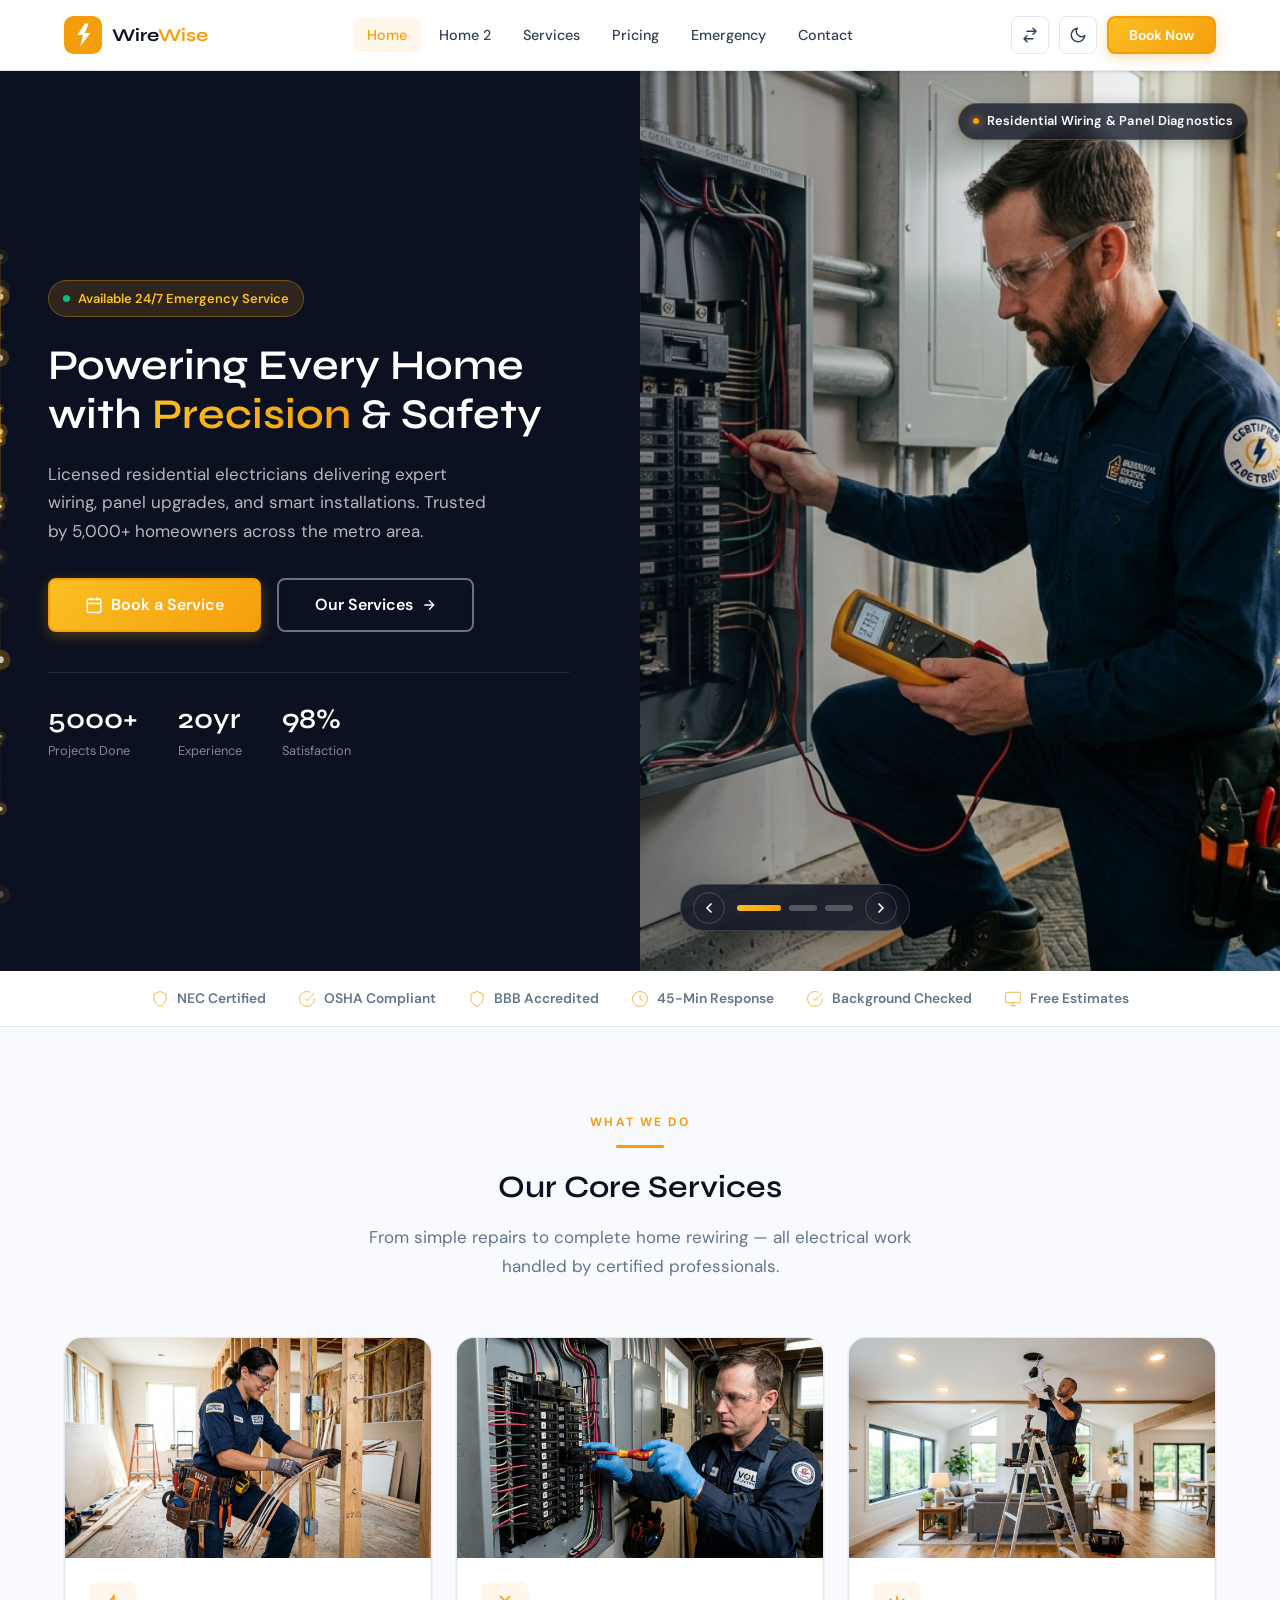
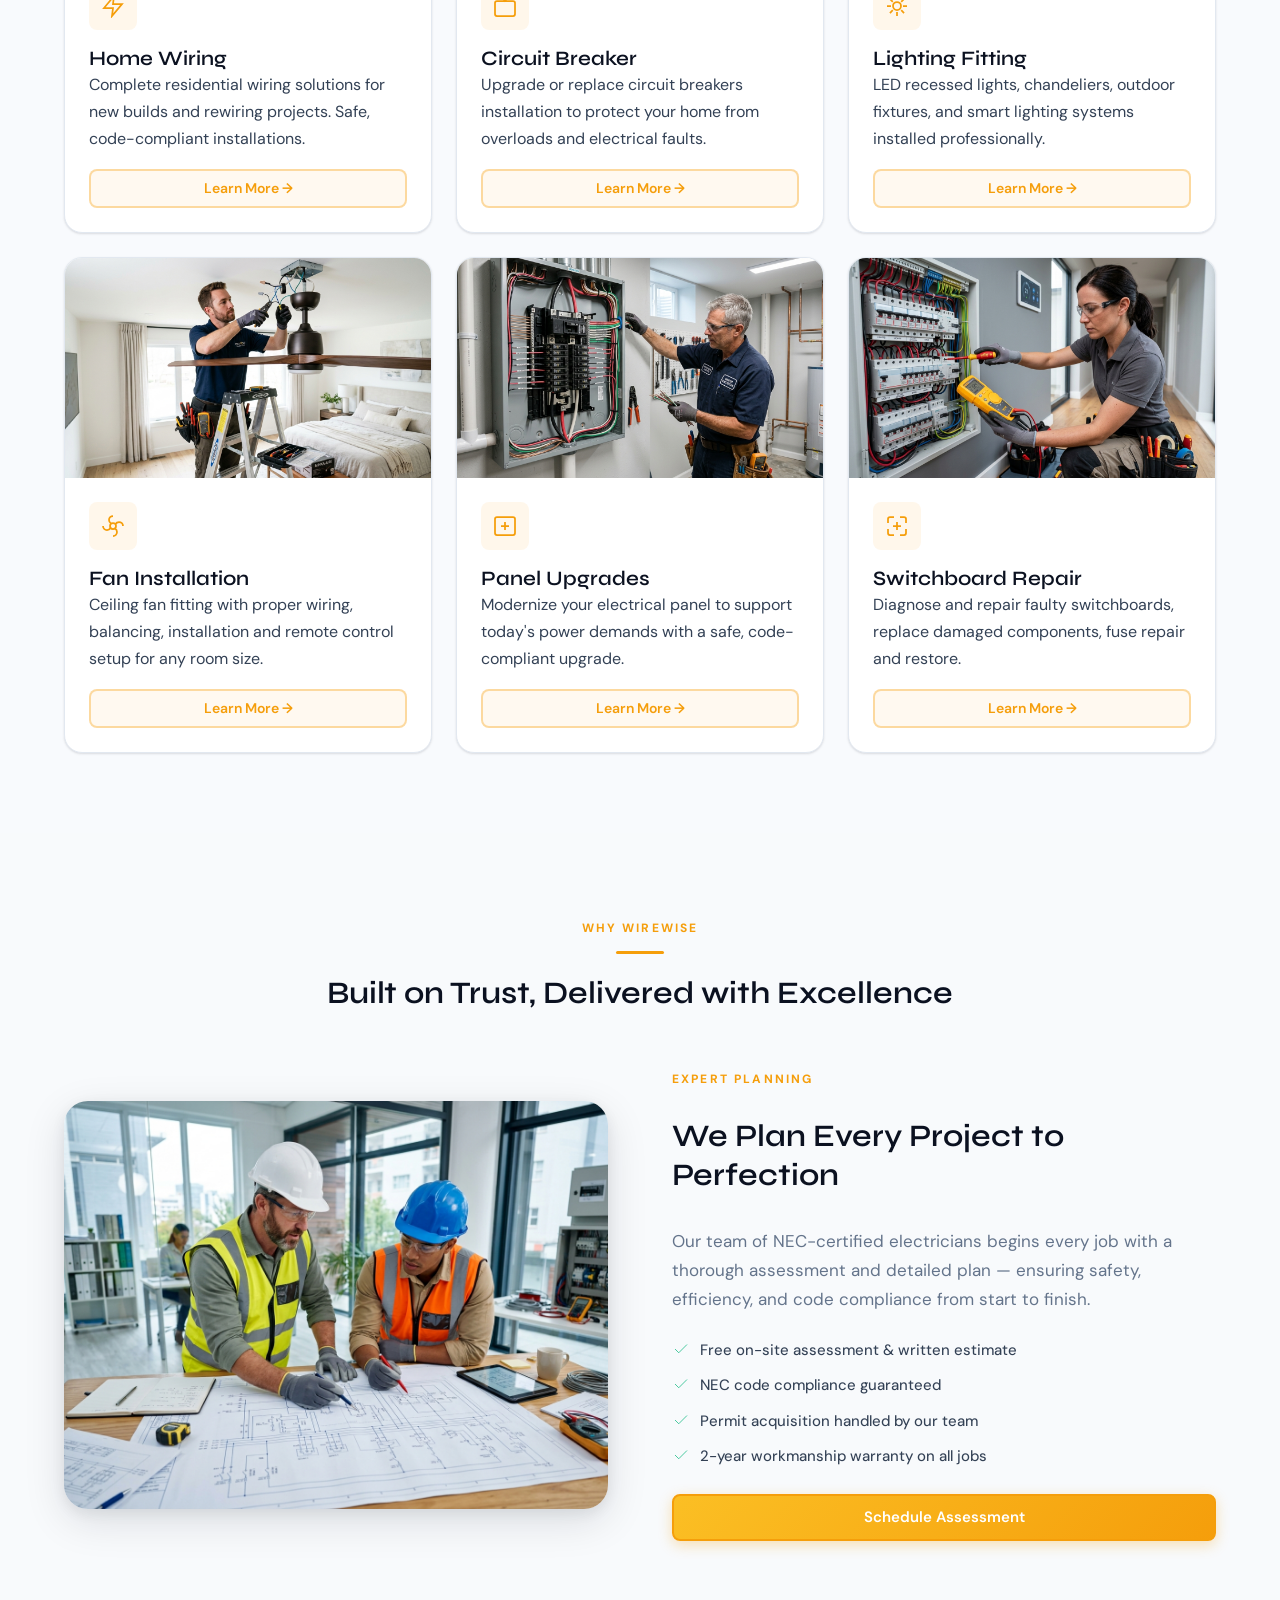
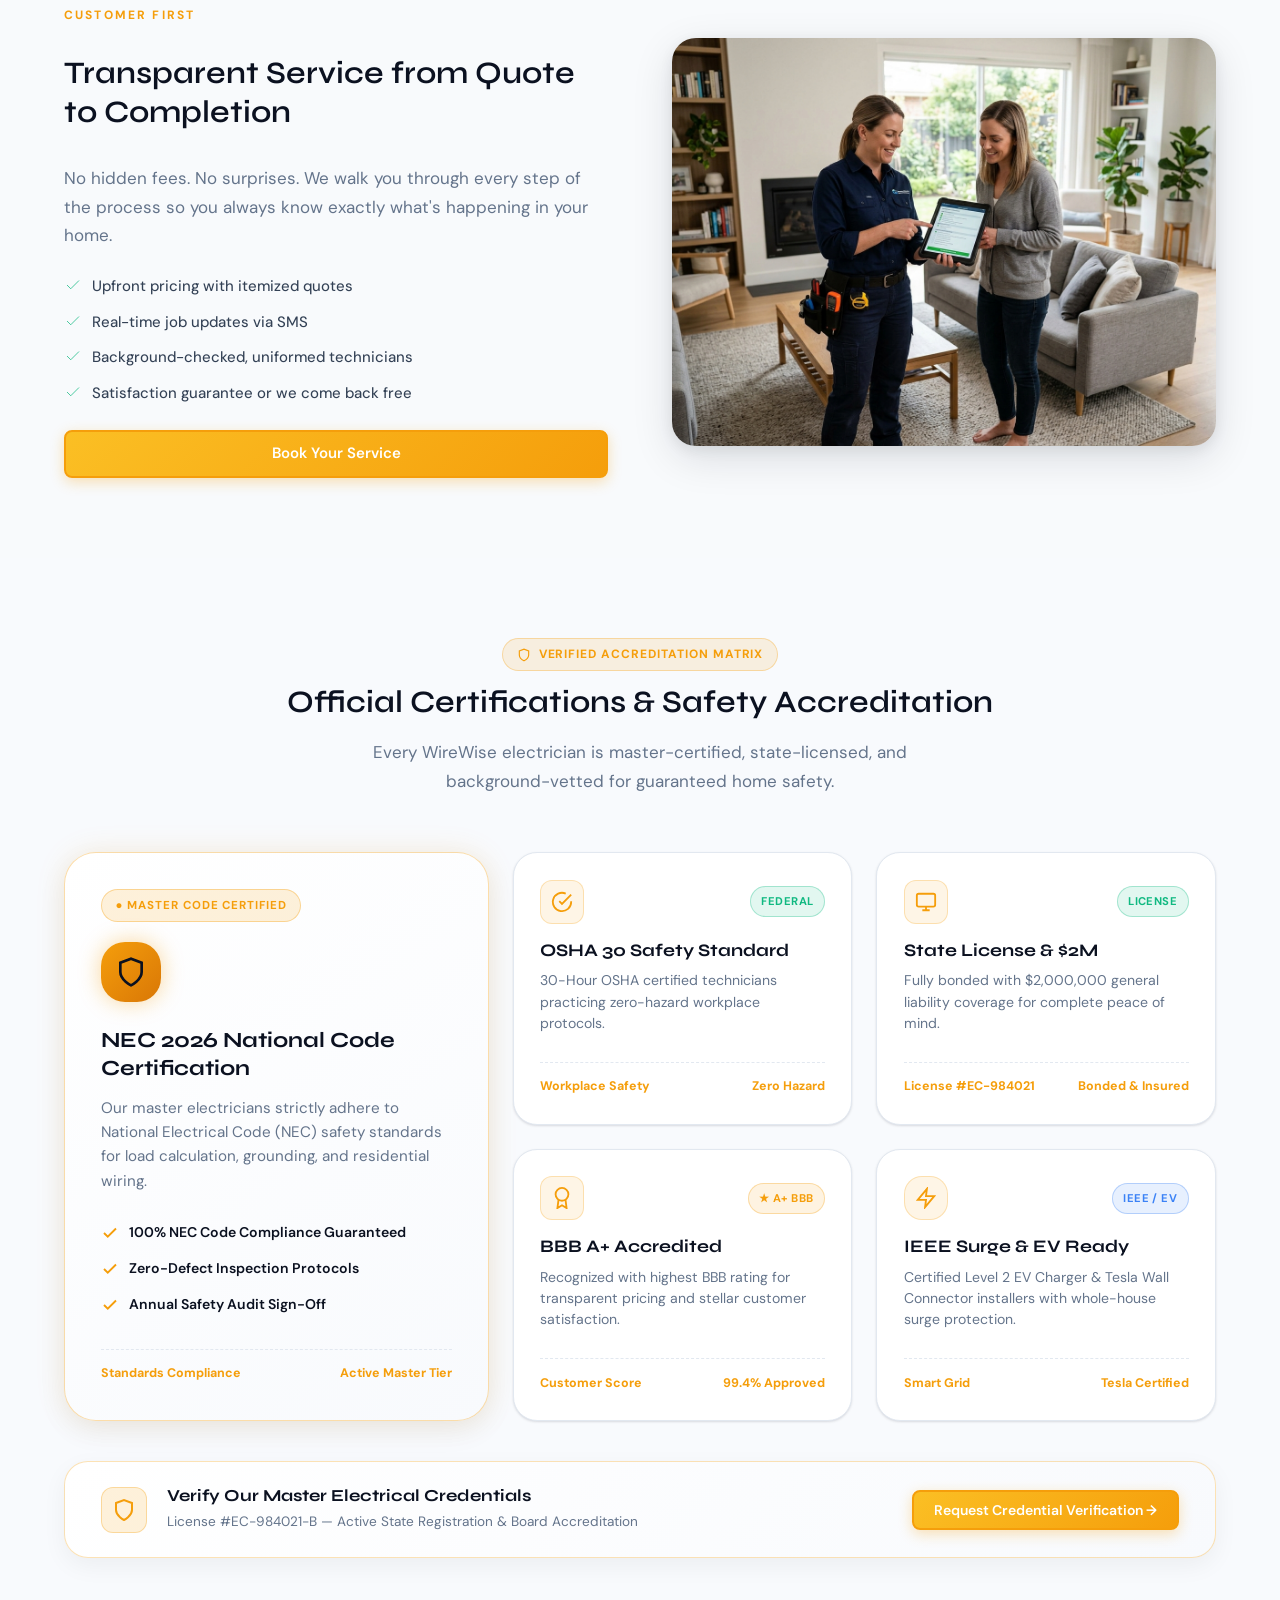
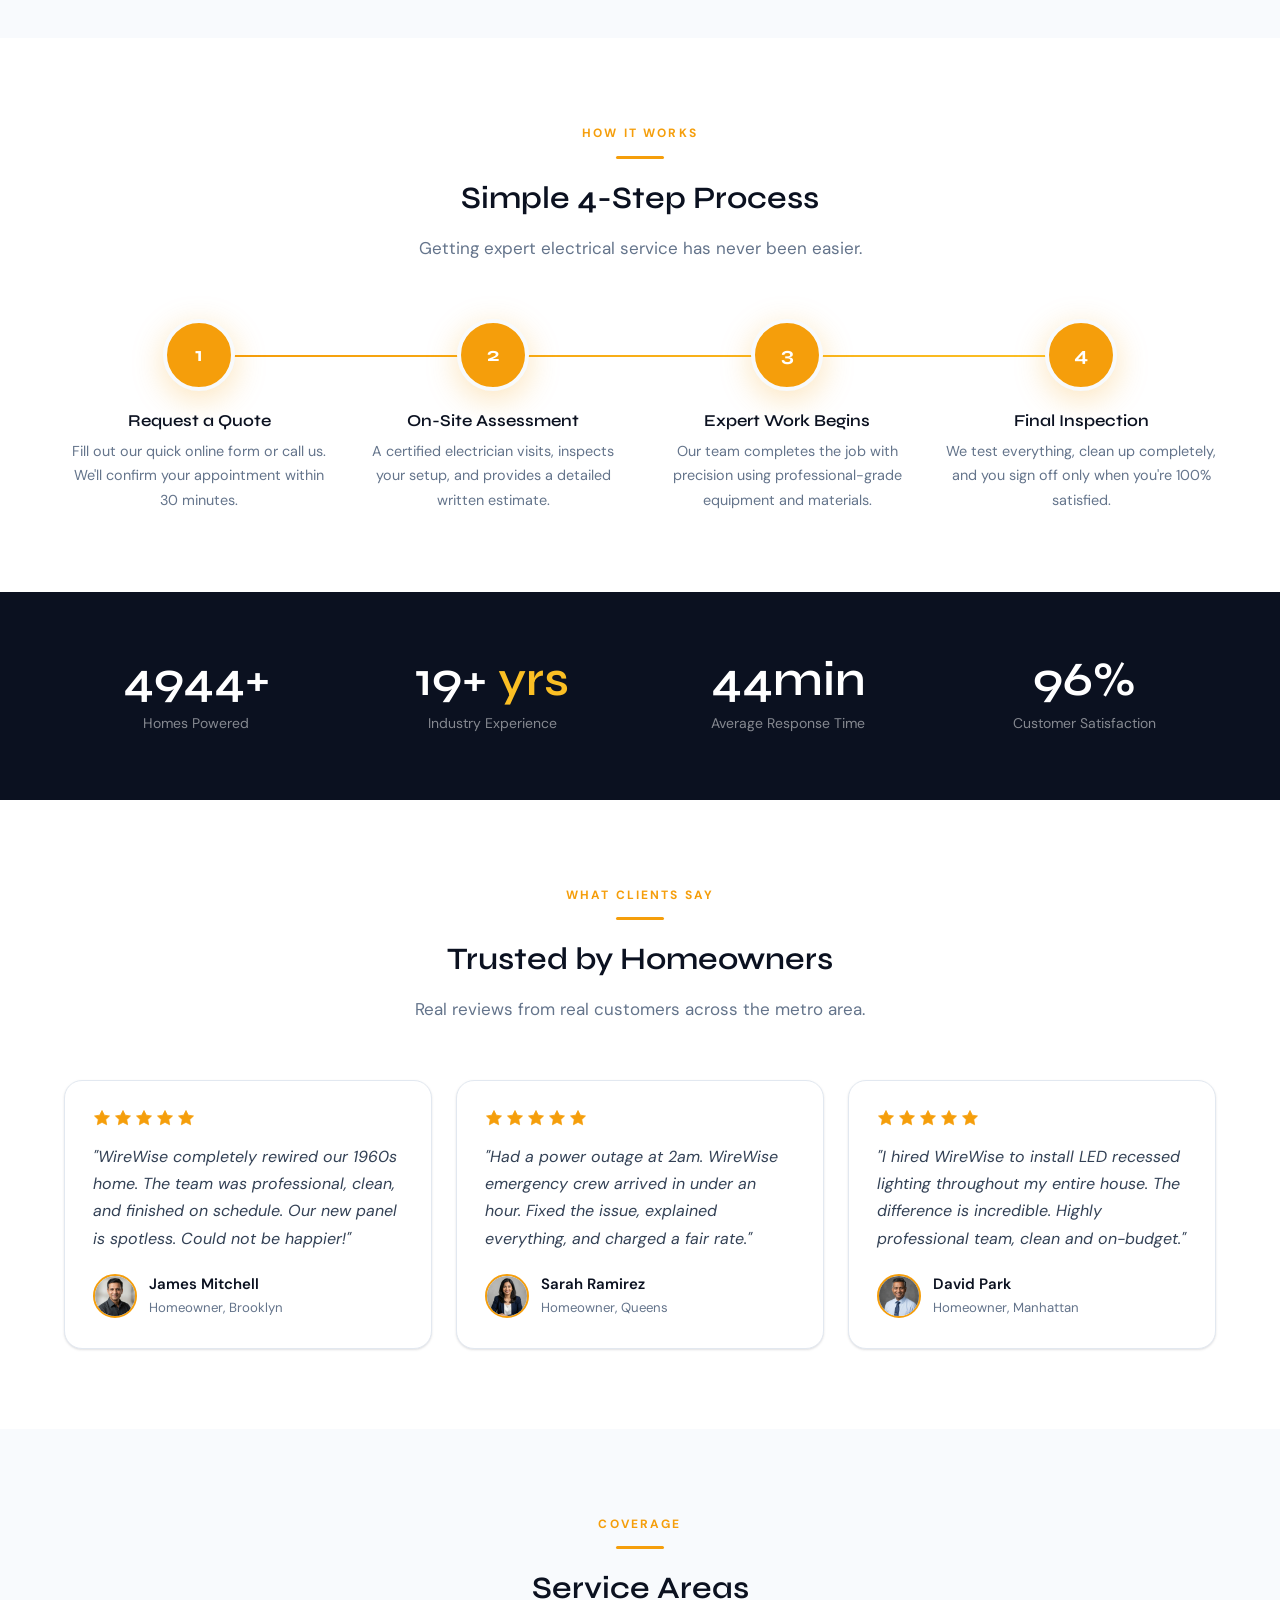
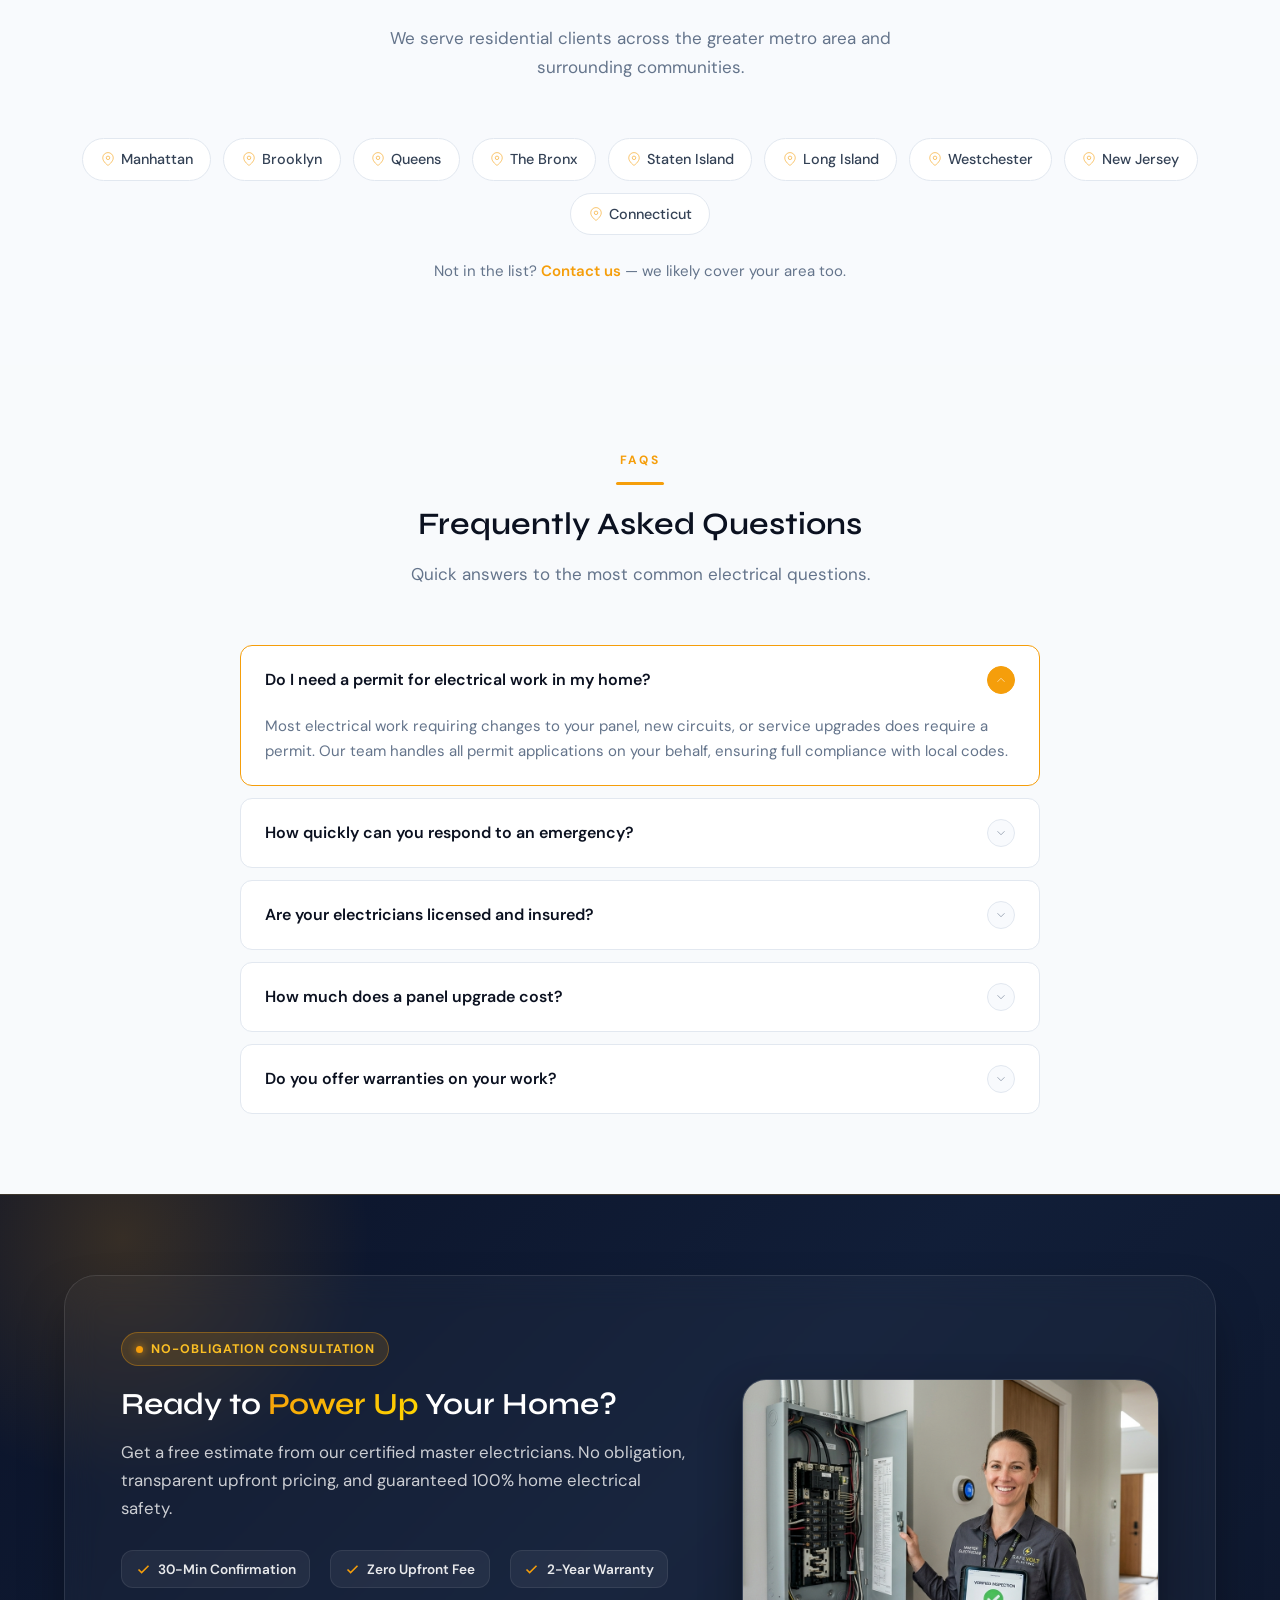
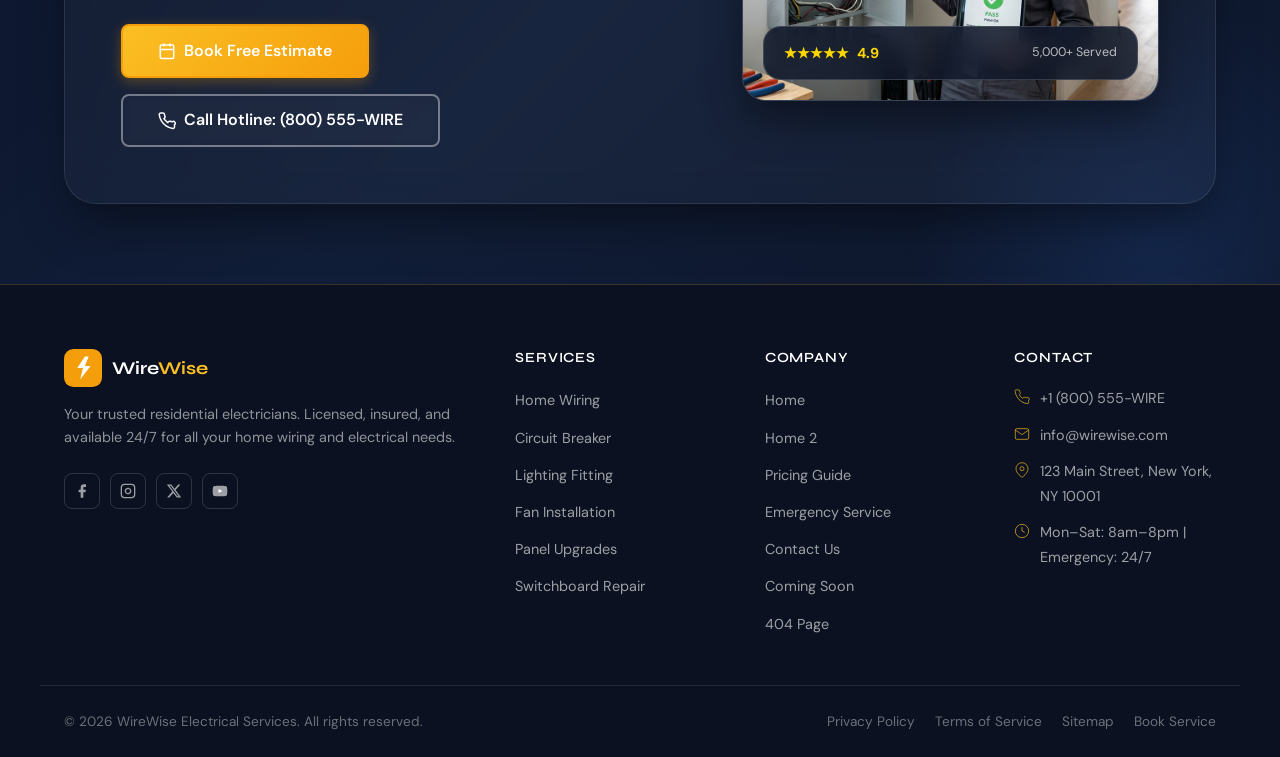
==== commit 267a03e2: "feat: add booking page and update site navigation links to new booking form" ====
--- a/index.html
+++ b/index.html
@@ -24,7 +24,7 @@
     <h1 class="hero-title">Powering Every Home with <span class="accent gradient-accent">Precision</span> & Safety</h1>
     <p class="hero-description">Licensed residential electricians delivering expert wiring, panel upgrades, and smart installations. Trusted by 5,000+ homeowners across the metro area.</p>
     <div class="hero-ctas">
-      <a href="contact.html" class="btn btn-primary btn-lg" id="hero-book-btn">
+      <a href="booking.html" class="btn btn-primary btn-lg" id="hero-book-btn">
         <svg width="18" height="18" viewBox="0 0 24 24" fill="none" stroke="currentColor" stroke-width="2"><rect x="3" y="4" width="18" height="18" rx="2" ry="2"/><line x1="16" y1="2" x2="16" y2="6"/><line x1="8" y1="2" x2="8" y2="6"/><line x1="3" y1="10" x2="21" y2="10"/></svg>
         Book a Service
       </a>
@@ -627,7 +627,7 @@
         </div>
 
         <div class="home-cta-btns">
-          <a href="contact.html" class="btn btn-primary btn-lg" id="cta-book-btn">
+          <a href="booking.html" class="btn btn-primary btn-lg" id="cta-book-btn">
             <svg width="18" height="18" viewBox="0 0 24 24" fill="none" stroke="currentColor" stroke-width="2"><rect x="3" y="4" width="18" height="18" rx="2" ry="2"/><line x1="16" y1="2" x2="16" y2="6"/><line x1="8" y1="2" x2="8" y2="6"/><line x1="3" y1="10" x2="21" y2="10"/></svg>
             Book Free Estimate
           </a>
--- a/style.css
+++ b/style.css
@@ -65,11 +65,11 @@
 *,*::before,*::after{margin:0;padding:0;box-sizing:border-box;}
 html{scroll-behavior:smooth;font-size:16px;overflow-x:clip;}
 body{font-family:'DM Sans',sans-serif;color:var(--text-body);background-color:var(--bg-page);line-height:1.7;overflow-x:clip;transition:background-color 0.3s ease,color 0.3s ease;}
-h1,h2,h3,h4,h5,h6{font-family:'Syne',sans-serif;color:var(--text-dark);line-height:1.2;font-weight:600;}
-h1{font-size:clamp(2.2rem,5vw,3.8rem);}
-h2{font-size:clamp(1.8rem,3.5vw,2.8rem);}
-h3{font-size:clamp(1.25rem,2.5vw,1.6rem);}
-h4{font-size:clamp(1.05rem,2vw,1.25rem);}
+h1,h2,h3,h4,h5,h6{font-family:'Syne',sans-serif;color:var(--text-dark);line-height:1.22;font-weight:600;}
+h1{font-size:clamp(1.95rem,3.2vw,2.75rem);}
+h2{font-size:clamp(1.5rem,2.1vw,2.05rem);}
+h3{font-size:clamp(1.15rem,1.6vw,1.45rem);}
+h4{font-size:clamp(1rem,1.3vw,1.2rem);}
 p{font-weight:400;}
 a{text-decoration:none;color:inherit;transition:var(--transition);}
 img{max-width:100%;height:auto;display:block;}
@@ -137,7 +137,7 @@
 .section{padding:5rem 0;}
 .section-sm{padding:3.5rem 0;}
 .section-label{display:inline-block;font-size:0.75rem;font-weight:700;letter-spacing:0.18em;text-transform:uppercase;color:var(--primary);margin-bottom:0.75rem;}
-.section-title{font-family:'Syne',sans-serif;font-weight:600;color:var(--text-dark);margin-bottom:1rem;}
+.section-title{font-family:'Syne',sans-serif;font-weight:600;font-size:clamp(1.5rem,2.1vw,2.05rem);line-height:1.25;color:var(--text-dark);margin-bottom:1rem;}
 .section-subtitle{font-size:1.0625rem;color:var(--text-muted);max-width:600px;font-weight:400;}
 .section-header{margin-bottom:3.5rem;}
 .section-header.center{text-align:center;}
@@ -248,12 +248,13 @@
 .hero-badge{display:inline-flex;align-items:center;gap:0.5rem;padding:0.4rem 0.875rem;background:rgba(var(--primary-rgb),0.15);border:1px solid rgba(var(--primary-rgb),0.35);border-radius:var(--radius-full);font-size:0.8125rem;font-weight:600;color:var(--primary-light);margin-bottom:1.5rem;width:fit-content;}
 .hero-badge-dot{width:7px;height:7px;border-radius:50%;background:var(--accent-green);animation:pulse-dot 2s infinite;}
 @keyframes pulse-dot{0%,100%{opacity:1;transform:scale(1);}50%{opacity:0.5;transform:scale(1.4);}}
-.hero-title{font-family:'Syne',sans-serif;font-weight:600;font-size:clamp(2.4rem,4.5vw,3.8rem);line-height:1.1;color:#fff;margin-bottom:1.25rem;}
+.hero-title{font-family:'Syne',sans-serif;font-weight:600;font-size:clamp(2.1rem,3.4vw,2.85rem);line-height:1.16;color:#fff;margin-bottom:1.25rem;}
 .hero-title .accent{color:var(--primary-light);}
 .hero-description{font-size:1.0625rem;color:rgba(255,255,255,0.7);line-height:1.7;margin-bottom:2rem;max-width:440px;font-weight:400;}
 .hero-ctas{display:flex;gap:1rem;flex-wrap:wrap;}
-.hero-stats{display:flex;gap:2.5rem;margin-top:2.5rem;padding-top:2rem;border-top:1px solid rgba(255,255,255,0.1);}
-.hero-stat-num{font-family:'Syne',sans-serif;font-size:1.75rem;font-weight:600;color:#fff;line-height:1;}
+.hero-stats{display:flex;gap:2.5rem;margin-top:2.5rem;padding-top:2rem;border-top:1px solid rgba(255,255,255,0.1);flex-wrap:wrap;}
+.hero-stat{min-width:fit-content;}
+.hero-stat-num{font-family:'Syne',sans-serif;font-size:1.75rem;font-weight:600;color:#fff;line-height:1;display:inline-block;white-space:nowrap;direction:ltr;unicode-bidi:isolate;}
 .hero-stat-label{font-size:0.8rem;color:rgba(255,255,255,0.5);margin-top:0.25rem;font-weight:400;}
 .hero-float-card{position:absolute;bottom:2.5rem;right:2.5rem;background:rgba(11,17,32,0.85);backdrop-filter:blur(16px);border:1px solid rgba(var(--primary-rgb),0.35);border-radius:var(--radius-md);padding:1rem 1.25rem;z-index:5;display:flex;align-items:center;gap:0.875rem;min-width:200px;box-shadow:0 12px 36px rgba(0,0,0,0.3);}
 .hero-float-icon{width:40px;height:40px;border-radius:var(--radius-sm);background:var(--primary);display:flex;align-items:center;justify-content:center;flex-shrink:0;}
@@ -323,8 +324,12 @@
 .faq-item.open .faq-answer{max-height:220px;}
 
 /* CTA banner */
-.cta-banner{background:linear-gradient(135deg,var(--secondary) 0%,var(--secondary-light) 60%,var(--primary-dark) 100%);padding:4.5rem 0;position:relative;overflow:hidden;text-align:center;}
-.cta-banner::before{content:'';position:absolute;top:-50%;left:-20%;width:600px;height:600px;border-radius:50%;background:radial-gradient(circle,rgba(var(--primary-rgb),0.22) 0%,transparent 70%);pointer-events:none;}
+.cta-banner{background:var(--secondary);padding:4.5rem 0;position:relative;overflow:hidden;text-align:center;border-top:1px solid rgba(255,255,255,0.08);border-bottom:1px solid rgba(255,255,255,0.15);}
+.cta-banner::before{display:none;}
+.services-cta-banner,
+.pricing-cta-banner{background:var(--secondary);border-bottom:1px solid rgba(255,255,255,0.15);}
+.services-cta-banner::before,
+.pricing-cta-banner::before{display:none;}
 .cta-banner-grid{display:grid;grid-template-columns:1fr 1fr;gap:3rem;align-items:center;}
 .cta-banner-grid.img-right{grid-template-columns:1.1fr 0.9fr;}
 .cta-banner-grid.img-left{grid-template-columns:0.9fr 1.1fr;}
@@ -335,7 +340,7 @@
 .cta-banner-grid.img-left .cta-banner-img-wrap{order:1;}
 .cta-banner-grid.img-left .cta-banner-text{order:2;}
 
-.cta-banner-title{font-family:'Syne',sans-serif;font-size:clamp(2rem,3.5vw,2.75rem);font-weight:600;color:#fff;margin-bottom:1rem;line-height:1.2;}
+.cta-banner-title{font-family:'Syne',sans-serif;font-size:clamp(1.65rem,2.3vw,2.15rem);font-weight:600;color:#fff;margin-bottom:1rem;line-height:1.25;}
 .cta-banner-sub{color:rgba(255,255,255,0.75);font-size:1.0625rem;margin-bottom:2rem;font-weight:400;line-height:1.6;max-width:680px;margin-left:auto;margin-right:auto;}
 .cta-banner-text .cta-banner-sub{margin-left:0;margin-right:0;}
 .cta-banner-btns{display:flex;gap:1rem;flex-wrap:wrap;justify-content:center;}
@@ -359,7 +364,7 @@
 .page-hero img{position:absolute;inset:0;width:100%;height:100%;object-fit:cover;}
 .page-hero-overlay{position:absolute;inset:0;background:linear-gradient(to top,rgba(15,23,42,0.92) 40%,rgba(15,23,42,0.5) 100%);}
 .page-hero-content{position:relative;z-index:2;max-width:800px;margin:0 auto;padding:3rem 1.5rem;width:100%;display:flex;flex-direction:column;align-items:center;justify-content:center;text-align:center;}
-.page-hero-content h1{color:#fff;margin-bottom:0.5rem;text-align:center;}
+.page-hero-content h1{font-size:clamp(1.9rem,3vw,2.5rem);line-height:1.2;color:#fff;margin-bottom:0.5rem;text-align:center;}
 .page-hero-content p{color:rgba(255,255,255,0.65);font-size:1.0625rem;font-weight:400;text-align:center;max-width:640px;margin:0 auto;}
 
 /* Breadcrumb */
@@ -373,8 +378,8 @@
 .pricing-grid{display:grid;grid-template-columns:repeat(3,1fr);gap:1.5rem;align-items:stretch;}
 .pricing-card{background:var(--surface-card);border:1.5px solid var(--border);border-radius:var(--radius-xl);padding:2.25rem 1.75rem;transition:var(--transition);position:relative;overflow:hidden;display:flex;flex-direction:column;height:100%;}
 .pricing-card:hover{box-shadow:var(--shadow-lg);transform:translateY(-4px);}
-.pricing-card.popular{border-color:var(--primary);box-shadow:0 0 0 1px var(--primary),var(--shadow-lg);}
-.pricing-badge{position:absolute;top:1.25rem;right:1.25rem;background:var(--primary);color:#fff;font-size:0.75rem;font-weight:700;padding:0.3rem 0.75rem;border-radius:var(--radius-full);letter-spacing:0.06em;}
+.pricing-card.popular{border-color:var(--primary);box-shadow:0 0 0 1px var(--primary),var(--shadow-lg);overflow:visible;}
+.pricing-badge{position:absolute;top:0;left:50%;transform:translate(-50%,-50%);background:linear-gradient(135deg,var(--primary-light) 0%,var(--primary) 100%);color:#fff;font-size:0.75rem;font-weight:700;padding:0.35rem 1rem;border-radius:var(--radius-full);letter-spacing:0.06em;white-space:nowrap;box-shadow:0 4px 14px rgba(var(--primary-rgb),0.35);z-index:2;}
 .pricing-plan{font-size:0.8rem;font-weight:600;text-transform:uppercase;letter-spacing:0.12em;color:var(--primary);margin-bottom:0.75rem;}
 .pricing-price{font-family:'Syne',sans-serif;font-size:2.75rem;font-weight:600;color:var(--text-dark);line-height:1;margin-bottom:0.25rem;}
 .pricing-price sup{font-size:1.25rem;vertical-align:super;font-weight:600;}
@@ -417,6 +422,25 @@
 html[dir="rtl"] input[type="date"]::-webkit-datetime-edit{text-align:right;direction:ltr;}
 [dir="rtl"] input[type="date"]::-webkit-calendar-picker-indicator,
 html[dir="rtl"] input[type="date"]::-webkit-calendar-picker-indicator{order:-1;margin-left:0;margin-right:0;}
+
+/* RTL Numerals & Hero Split */
+[dir="rtl"] .hero-stat-num,
+html[dir="rtl"] .hero-stat-num,
+[dir="rtl"] .stat-num,
+html[dir="rtl"] .stat-num,
+[dir="rtl"] [data-counter],
+html[dir="rtl"] [data-counter]{
+  direction: ltr;
+  unicode-bidi: isolate;
+  display: inline-block;
+  white-space: nowrap;
+}
+[dir="rtl"] .hero-split-left::after,
+html[dir="rtl"] .hero-split-left::after{
+  right: auto;
+  left: -60px;
+  transform: skewX(4deg);
+}
 
 .contact-info-card{background:var(--secondary);border-radius:var(--radius-xl);padding:2.5rem;}
 .contact-info-card h3{color:#fff;margin-bottom:0.5rem;}
@@ -634,6 +658,14 @@
 .service-detail-title{margin-bottom:1rem;font-weight:600;}
 .service-detail-desc{color:var(--text-muted);font-size:1rem;line-height:1.75;margin-bottom:1.5rem;font-weight:400;}
 
+/* Safety Callout Card */
+.safety-callout-card{background:var(--secondary);border-radius:var(--radius-xl);padding:3.5rem 2.5rem;color:#fff;display:flex;flex-direction:column;align-items:center;justify-content:center;text-align:center;gap:1.75rem;max-width:860px;margin:0 auto;box-sizing:border-box;position:relative;box-shadow:var(--shadow-lg);}
+.safety-callout-content{max-width:660px;margin:0 auto;}
+.safety-callout-tag{color:var(--primary-light);font-weight:700;font-size:0.8rem;letter-spacing:0.12em;text-transform:uppercase;display:block;margin-bottom:0.5rem;}
+.safety-callout-title{color:#fff;font-size:1.75rem;font-weight:700;margin:0.4rem 0 0.75rem;line-height:1.3;}
+.safety-callout-desc{color:rgba(255,255,255,0.75);font-size:0.95rem;line-height:1.6;margin:0 auto;}
+.safety-callout-btn{margin:0 auto;display:inline-flex;}
+
 /* Marquee */
 .marquee-wrap{overflow:hidden;padding:1rem 0;border-top:1px solid var(--border);border-bottom:1px solid var(--border);background:var(--surface);}
 .marquee-track{display:flex;gap:2.5rem;animation:marquee-scroll 25s linear infinite;width:max-content;}
@@ -677,57 +709,84 @@
 .blog-card-meta svg{width:14px;height:14px;stroke:var(--text-light);fill:none;}
 
 /* Compare table */
-.compare-table{width:100%;border-collapse:collapse;border-radius:var(--radius-lg);overflow:hidden;border:1px solid var(--border);}
-.compare-table th,.compare-table td{padding:1rem 1.25rem;text-align:left;border-bottom:1px solid var(--border);font-size:0.9375rem;}
-.compare-table th{background:var(--secondary);color:#fff;font-family:'Syne',sans-serif;font-weight:600;font-size:0.875rem;}
-.compare-table td:first-child{font-weight:500;color:var(--text-dark);}
+.compare-table{width:100%;table-layout:fixed;border-collapse:collapse;border-radius:var(--radius-lg);overflow:hidden;border:1px solid var(--border);box-sizing:border-box;}
+.compare-table th,.compare-table td{padding:1rem 1.25rem;border-bottom:1px solid var(--border);font-size:0.9375rem;vertical-align:middle;box-sizing:border-box;}
+.compare-table th{background:var(--secondary);color:#fff;font-family:'Syne',sans-serif;font-weight:600;font-size:0.875rem;line-height:1.4;}
+.compare-table th:first-child,
+.compare-table td:first-child{width:40%;text-align:left;font-weight:500;color:var(--text-dark);}
+.compare-table th:nth-child(n+2),
+.compare-table td:nth-child(n+2){width:20%;text-align:center;border-left:1px solid var(--border);}
+.compare-table th:nth-child(n+2){border-left:1px solid rgba(255,255,255,0.12);}
 .compare-table tr:last-child td{border-bottom:none;}
 .compare-table tr:hover td{background:var(--surface-alt);}
-.check-yes{color:var(--accent-green);display:flex;align-items:center;gap:0.375rem;font-weight:500;}
-.check-yes svg{width:16px;height:16px;stroke:var(--accent-green);fill:none;}
-.check-no{color:var(--text-light);display:flex;align-items:center;gap:0.375rem;font-weight:400;}
-.check-no svg{width:16px;height:16px;stroke:var(--text-light);fill:none;}
+.check-yes{color:var(--accent-green);display:inline-flex;align-items:center;justify-content:center;gap:0.375rem;font-weight:500;direction:ltr;unicode-bidi:isolate;}
+.check-yes svg{width:16px;height:16px;stroke:var(--accent-green);fill:none;flex-shrink:0;}
+.check-no{color:var(--text-light);display:inline-flex;align-items:center;justify-content:center;gap:0.375rem;font-weight:400;direction:ltr;unicode-bidi:isolate;}
+.check-no svg{width:16px;height:16px;stroke:var(--text-light);fill:none;flex-shrink:0;}
+
+[dir="rtl"] .compare-table,
+html[dir="rtl"] .compare-table{
+  direction: rtl;
+}
+[dir="rtl"] .compare-table th,
+[dir="rtl"] .compare-table td,
+html[dir="rtl"] .compare-table th,
+html[dir="rtl"] .compare-table td{
+  direction: ltr;
+  unicode-bidi: isolate;
+}
+[dir="rtl"] .compare-table th:first-child,
+[dir="rtl"] .compare-table td:first-child,
+html[dir="rtl"] .compare-table th:first-child,
+html[dir="rtl"] .compare-table td:first-child{
+  text-align: right;
+  direction: ltr;
+  unicode-bidi: isolate;
+}
+[dir="rtl"] .compare-table th:nth-child(n+2),
+[dir="rtl"] .compare-table td:nth-child(n+2),
+html[dir="rtl"] .compare-table th:nth-child(n+2),
+html[dir="rtl"] .compare-table td:nth-child(n+2){
+  border-left: none;
+  border-right: 1px solid var(--border);
+  text-align: center;
+  direction: ltr;
+  unicode-bidi: isolate;
+}
+[dir="rtl"] .compare-table th:nth-child(n+2),
+html[dir="rtl"] .compare-table th:nth-child(n+2){
+  border-right: 1px solid rgba(255,255,255,0.12);
+}
 
 @media(max-width:767px){
-  .compare-table{
-    table-layout: fixed;
-    width: 100%;
-    box-sizing: border-box;
-  }
   .compare-table th,
   .compare-table td{
-    padding: 0.5rem 0.25rem !important;
-    font-size: 0.72rem !important;
-    line-height: 1.25;
-    word-wrap: break-word;
-    overflow-wrap: break-word;
+    padding:0.6rem 0.35rem !important;
+    font-size:0.75rem !important;
+    line-height:1.3;
+    word-wrap:break-word;
+    overflow-wrap:break-word;
   }
   .compare-table th{
-    font-size: 0.7rem !important;
-    text-align: center;
-    padding: 0.5rem 0.15rem !important;
+    font-size:0.7rem !important;
+    padding:0.6rem 0.25rem !important;
   }
   .compare-table th:first-child,
   .compare-table td:first-child{
-    width: 43%;
-    text-align: left;
-    font-weight: 500;
+    width:40%;
   }
   .compare-table th:nth-child(n+2),
   .compare-table td:nth-child(n+2){
-    width: 19%;
-    text-align: center;
+    width:20%;
   }
   .check-yes, .check-no{
-    justify-content: center;
-    font-size: 0.68rem;
-    gap: 0.15rem;
-    flex-wrap: wrap;
+    font-size:0.7rem;
+    gap:0.2rem;
+    flex-wrap:wrap;
   }
   .check-yes svg, .check-no svg{
-    width: 12px;
-    height: 12px;
-    flex-shrink: 0;
+    width:12px;
+    height:12px;
   }
 }
 
@@ -991,11 +1050,11 @@
   animation: pulse-ring 1.8s infinite;
 }
 .fast-response-title {
-  font-size: clamp(2rem, 3.5vw, 2.75rem);
+  font-size: clamp(1.65rem, 2.3vw, 2.15rem);
   font-weight: 600;
   color: #ffffff;
   margin-bottom: 1rem;
-  line-height: 1.15;
+  line-height: 1.2;
 }
 .fast-response-desc {
   font-size: 1.05rem;
@@ -1263,9 +1322,8 @@
   .service-detail-row.flip{direction:ltr;}
   .service-detail-img{max-width:580px;margin:0 auto;width:100%;}
   .service-detail-tag{margin-left:auto;margin-right:auto;}
-  .service-detail-desc{max-width:620px;margin-left:auto;margin-right:auto;margin-bottom:1.5rem;}
-  .service-detail-row .check-list{display:inline-flex;flex-direction:column;align-items:flex-start;text-align:left;margin:0 auto;}
-  .service-detail-row .btn{margin:1.5rem auto 0 !important;display:inline-flex !important;}
+  .service-detail-row .check-list{display:flex;flex-direction:column;align-items:flex-start;text-align:left;width:fit-content;max-width:100%;margin:0 auto 1.75rem;}
+  .service-detail-row .btn{margin:0 auto !important;display:inline-flex !important;}
   .inspection-grid > .card.inspection-last-card{grid-column:1/-1;max-width:500px;width:100%;margin:0 auto;}
   .blog-grid > .blog-card.blog-last-card,
   .blog-grid > .blog-card:last-child:nth-child(odd){grid-column:1/-1;max-width:500px;width:100%;margin:0 auto;}
@@ -1295,6 +1353,9 @@
   .hero-ctas{flex-direction:column;}
   .hero-ctas .btn{width:100%;justify-content:center;}
   .page-hero{height:280px;}
+  .safety-callout-card{padding:2.25rem 1.25rem;gap:1.5rem;}
+  .safety-callout-title{font-size:1.35rem;}
+  .safety-callout-btn{width:100%;max-width:320px;padding:0.85rem 1.25rem !important;font-size:0.9375rem !important;justify-content:center;}
 }
 @media(max-width:600px){
   .services-grid{grid-template-columns:1fr;}
@@ -1310,6 +1371,42 @@
   .pricing-card{padding:1.75rem 1.25rem;}
   .stats-band-inner{grid-template-columns:1fr 1fr;}
   .team-grid{grid-template-columns:1fr;}
+  .safety-callout-card{padding:1.75rem 1rem;}
+  .safety-callout-title{font-size:1.15rem;}
+}
+
+/* ============================================================
+   LAPTOP VIEW OPTIMIZATIONS (1024px - 1440px)
+   Calibrate heading scale for standard 13", 14", 15.6" laptop screens
+   ============================================================ */
+@media (min-width: 992px) and (max-width: 1440px) {
+  .hero-title,
+  .hero2-title {
+    font-size: 2.65rem;
+    line-height: 1.16;
+  }
+  .section-title {
+    font-size: 1.95rem;
+    line-height: 1.25;
+  }
+  .page-hero-content h1 {
+    font-size: 2.35rem;
+    line-height: 1.2;
+  }
+  .cta-banner-title,
+  .fast-response-title {
+    font-size: 2rem;
+    line-height: 1.22;
+  }
+  .home-cta-title,
+  .emrg-hub-title {
+    font-size: 2.15rem;
+    line-height: 1.2;
+  }
+  .fr-hub-title {
+    font-size: 2rem;
+    line-height: 1.2;
+  }
 }
 
 /* ============================================================
@@ -1883,10 +1980,10 @@
 
 .bento-hero-title {
   font-family: 'Syne', sans-serif;
-  font-size: 1.6rem;
-  font-weight: 800;
+  font-size: 1.35rem;
+  font-weight: 700;
   color: var(--text-dark);
-  line-height: 1.25;
+  line-height: 1.3;
   margin-bottom: 0.85rem;
 }
 
@@ -2099,7 +2196,7 @@
 
 .fr-hub-title {
   font-family: 'Syne', sans-serif;
-  font-size: 2.35rem;
+  font-size: clamp(1.75rem, 2.4vw, 2.15rem);
   font-weight: 800;
   color: #FFFFFF;
   line-height: 1.2;
@@ -2178,6 +2275,10 @@
   }
   .bento-hero-tile {
     grid-row: span 1;
+    padding: 1.75rem 1.5rem;
+  }
+  .bento-hero-title {
+    font-size: 1.25rem;
   }
   .fr-hub-grid {
     grid-template-columns: 1fr;
@@ -2208,6 +2309,21 @@
 }
 
 @media(max-width: 640px) {
+  .bento-hero-tile {
+    padding: 1.5rem 1.25rem;
+  }
+  .bento-hero-title {
+    font-size: 1.125rem;
+    line-height: 1.35;
+  }
+  .bento-hero-desc {
+    font-size: 0.875rem;
+    line-height: 1.55;
+    margin-bottom: 1.25rem;
+  }
+  .bento-card-title {
+    font-size: 1.05rem;
+  }
   .fr-quad-grid {
     grid-template-columns: 1fr;
   }
@@ -2216,6 +2332,21 @@
   }
   .fr-hub-v3 {
     padding: 2rem 1.25rem;
+  }
+}
+
+@media(max-width: 400px) {
+  .bento-hero-tile {
+    padding: 1.35rem 1rem;
+  }
+  .bento-hero-title {
+    font-size: 1.05rem;
+    line-height: 1.35;
+  }
+  .bento-hero-icon {
+    width: 48px;
+    height: 48px;
+    margin-bottom: 1.1rem;
   }
 }
 
@@ -2290,10 +2421,10 @@
 }
 .home-cta-title {
   font-family: 'Syne', sans-serif;
-  font-size: clamp(2.2rem, 3.8vw, 3rem);
+  font-size: clamp(1.75rem, 2.4vw, 2.25rem);
   font-weight: 600;
   color: #ffffff;
-  line-height: 1.15;
+  line-height: 1.2;
   margin-bottom: 1rem;
 }
 .home-cta-title span {
@@ -2441,10 +2572,10 @@
 }
 .emrg-hub-title {
   font-family: 'Syne', sans-serif;
-  font-size: clamp(2.2rem, 3.8vw, 3rem);
+  font-size: clamp(1.75rem, 2.4vw, 2.25rem);
   font-weight: 600;
   color: #FFFFFF;
-  line-height: 1.15;
+  line-height: 1.2;
   margin-bottom: 1rem;
 }
 .emrg-hub-title span {
@@ -2669,6 +2800,836 @@
     font-size: 0.75rem;
   }
 }
-
-
-
+/* ============================================================
+   Interactive Electrical Load & Panel Calculator (Simplified Design)
+   ============================================================ */
+.load-calc-section {
+  background: var(--surface-alt);
+  position: relative;
+}
+
+.calc-badge-simple {
+  background: var(--primary-bg);
+  border: 1px solid var(--primary-border);
+  color: var(--primary);
+  font-size: 0.72rem;
+  font-weight: 700;
+  letter-spacing: 0.08em;
+  text-transform: uppercase;
+  padding: 0.35rem 0.95rem;
+  border-radius: var(--radius-full);
+  display: inline-flex;
+  align-items: center;
+  gap: 0.45rem;
+  margin-bottom: 0.85rem;
+}
+
+.calc-grid {
+  display: grid;
+  grid-template-columns: 1.15fr 0.85fr;
+  gap: 2rem;
+  align-items: start;
+  margin-top: 2.5rem;
+}
+
+.calc-card {
+  background: var(--surface-card);
+  border: 1px solid var(--border);
+  border-radius: var(--radius-lg);
+  padding: 1.75rem;
+  box-shadow: var(--shadow-sm);
+  transition: var(--transition-fast);
+}
+
+/* Configurator Form */
+.calc-step {
+  margin-bottom: 1.75rem;
+  padding-bottom: 1.5rem;
+  border-bottom: 1px solid var(--border);
+}
+
+.calc-step:last-child {
+  margin-bottom: 0;
+  padding-bottom: 0;
+  border-bottom: none;
+}
+
+.calc-step-header {
+  display: flex;
+  align-items: center;
+  gap: 0.75rem;
+  margin-bottom: 0.9rem;
+}
+
+.calc-step-num {
+  width: 26px;
+  height: 26px;
+  border-radius: 50%;
+  background: var(--primary);
+  color: #0B1120;
+  font-weight: 700;
+  font-size: 0.8rem;
+  display: flex;
+  align-items: center;
+  justify-content: center;
+  flex-shrink: 0;
+}
+
+.calc-step-meta {
+  display: flex;
+  align-items: baseline;
+  gap: 0.6rem;
+  flex-wrap: wrap;
+}
+
+.calc-step-title {
+  font-size: 0.975rem;
+  font-weight: 700;
+  color: var(--text-dark);
+  margin: 0;
+}
+
+.calc-step-hint {
+  font-size: 0.78rem;
+  color: var(--text-muted);
+}
+
+/* Step 1: Segmented Home Size */
+.calc-segmented-grid {
+  display: grid;
+  grid-template-columns: repeat(4, 1fr);
+  gap: 0.5rem;
+}
+
+.calc-pill-btn {
+  background: var(--surface);
+  border: 1px solid var(--border);
+  border-radius: var(--radius-sm);
+  padding: 0.65rem 0.5rem;
+  text-align: center;
+  cursor: pointer;
+  transition: var(--transition-fast);
+  display: flex;
+  flex-direction: column;
+  align-items: center;
+  gap: 0.2rem;
+}
+
+.calc-pill-btn:hover {
+  border-color: var(--primary);
+}
+
+.calc-pill-btn.active {
+  border-color: var(--primary);
+  background: rgba(var(--primary-rgb), 0.12);
+}
+
+.calc-pill-btn .pill-title {
+  font-size: 0.825rem;
+  font-weight: 700;
+  color: var(--text-dark);
+  transition: var(--transition-fast);
+  white-space: nowrap;
+}
+
+.calc-pill-btn.active .pill-title {
+  color: var(--primary);
+}
+
+.calc-pill-btn .pill-meta {
+  font-size: 0.7rem;
+  color: var(--text-muted);
+  font-weight: 500;
+}
+
+/* Step 2: Main Panel Service */
+.calc-panel-grid {
+  display: grid;
+  grid-template-columns: repeat(4, 1fr);
+  gap: 0.5rem;
+}
+
+.calc-panel-btn {
+  background: var(--surface);
+  border: 1px solid var(--border);
+  border-radius: var(--radius-sm);
+  padding: 0.75rem 0.5rem;
+  text-align: center;
+  cursor: pointer;
+  transition: var(--transition-fast);
+  display: flex;
+  flex-direction: column;
+  align-items: center;
+  gap: 0.2rem;
+}
+
+.calc-panel-btn:hover {
+  border-color: var(--primary);
+}
+
+.calc-panel-btn.active {
+  border-color: var(--primary);
+  background: rgba(var(--primary-rgb), 0.12);
+}
+
+.calc-panel-btn .panel-rating {
+  font-size: 1.25rem;
+  font-weight: 700;
+  color: var(--text-dark);
+  line-height: 1.1;
+  transition: var(--transition-fast);
+}
+
+.calc-panel-btn.active .panel-rating {
+  color: var(--primary);
+}
+
+.calc-panel-btn .panel-label {
+  font-size: 0.7rem;
+  color: var(--text-muted);
+  font-weight: 500;
+}
+
+/* Step 3: Appliance Toggles */
+.calc-appliance-grid {
+  display: grid;
+  grid-template-columns: repeat(2, 1fr);
+  gap: 0.55rem;
+}
+
+.calc-appliance-item {
+  background: var(--surface);
+  border: 1px solid var(--border);
+  border-radius: var(--radius-sm);
+  padding: 0.65rem 0.8rem;
+  display: flex;
+  align-items: center;
+  gap: 0.75rem;
+  cursor: pointer;
+  transition: var(--transition-fast);
+  text-align: left;
+  width: 100%;
+}
+
+.calc-appliance-item:hover {
+  border-color: var(--primary);
+}
+
+.calc-appliance-item.active {
+  border-color: var(--primary);
+  background: rgba(var(--primary-rgb), 0.08);
+}
+
+.calc-appliance-item .appliance-icon {
+  width: 32px;
+  height: 32px;
+  border-radius: var(--radius-xs);
+  background: rgba(var(--primary-rgb), 0.12);
+  color: var(--primary);
+  display: flex;
+  align-items: center;
+  justify-content: center;
+  flex-shrink: 0;
+  transition: var(--transition-fast);
+}
+
+.calc-appliance-item.active .appliance-icon {
+  background: var(--primary);
+  color: #0B1120;
+}
+
+.calc-appliance-item .appliance-info {
+  flex: 1;
+  min-width: 0;
+}
+
+.calc-appliance-item .appliance-title {
+  display: block;
+  font-weight: 600;
+  font-size: 0.825rem;
+  color: var(--text-dark);
+  white-space: nowrap;
+  overflow: hidden;
+  text-overflow: ellipsis;
+}
+
+.calc-appliance-item .appliance-amps {
+  display: block;
+  font-size: 0.7rem;
+  color: var(--text-muted);
+  font-weight: 600;
+  margin-top: 0.1rem;
+}
+
+.calc-appliance-item .appliance-check {
+  width: 20px;
+  height: 20px;
+  border-radius: 50%;
+  border: 1.5px solid var(--border);
+  display: flex;
+  align-items: center;
+  justify-content: center;
+  color: transparent;
+  flex-shrink: 0;
+  transition: var(--transition-fast);
+}
+
+.calc-appliance-item.active .appliance-check {
+  background: var(--primary);
+  border-color: var(--primary);
+  color: #0B1120;
+}
+
+/* Solar & Battery Offset Item */
+.calc-appliance-item.offset-item.active {
+  border-color: var(--accent-green);
+  background: rgba(16, 185, 129, 0.08);
+}
+
+.calc-appliance-item.offset-item .offset-icon {
+  background: rgba(16, 185, 129, 0.12);
+  color: var(--accent-green);
+}
+
+.calc-appliance-item.offset-item.active .offset-icon {
+  background: var(--accent-green);
+  color: #fff;
+}
+
+.calc-appliance-item.offset-item.active .appliance-check {
+  background: var(--accent-green);
+  border-color: var(--accent-green);
+  color: #fff;
+}
+
+.calc-appliance-item .green-text {
+  color: var(--accent-green) !important;
+}
+
+/* ============================================================
+   Right: Summary Diagnostic Dashboard (Simplified)
+   ============================================================ */
+.calc-summary {
+  position: sticky;
+  top: 90px;
+}
+
+.calc-summary-top {
+  display: flex;
+  justify-content: space-between;
+  align-items: center;
+  margin-bottom: 1.25rem;
+  padding-bottom: 0.85rem;
+  border-bottom: 1px solid var(--border);
+}
+
+.calc-summary-label {
+  font-size: 0.72rem;
+  font-weight: 700;
+  letter-spacing: 0.06em;
+  text-transform: uppercase;
+  color: var(--text-muted);
+}
+
+.calc-status-badge {
+  display: inline-flex;
+  align-items: center;
+  gap: 0.4rem;
+  padding: 0.3rem 0.75rem;
+  border-radius: var(--radius-full);
+  font-size: 0.7rem;
+  font-weight: 700;
+  letter-spacing: 0.04em;
+  text-transform: uppercase;
+}
+
+.status-pulse-dot {
+  width: 7px;
+  height: 7px;
+  border-radius: 50%;
+  background: currentColor;
+  display: inline-block;
+}
+
+.calc-status-badge.safe {
+  background: rgba(16, 185, 129, 0.12);
+  color: var(--accent-green);
+  border: 1px solid rgba(16, 185, 129, 0.3);
+}
+
+.calc-status-badge.warning {
+  background: rgba(245, 158, 11, 0.12);
+  color: var(--primary);
+  border: 1px solid rgba(var(--primary-rgb), 0.35);
+}
+
+.calc-status-badge.danger {
+  background: rgba(239, 68, 68, 0.12);
+  color: var(--accent-red);
+  border: 1px solid rgba(239, 68, 68, 0.35);
+}
+
+/* Hero Readout */
+.calc-hero-metric {
+  display: flex;
+  justify-content: space-between;
+  align-items: flex-end;
+  margin-bottom: 1.25rem;
+}
+
+.calc-amps-display {
+  display: flex;
+  flex-direction: column;
+}
+
+.calc-big-num {
+  font-size: 2.75rem;
+  font-weight: 700;
+  color: var(--text-dark);
+  line-height: 1;
+}
+
+.calc-big-unit {
+  font-size: 0.8rem;
+  font-weight: 600;
+  color: var(--text-muted);
+  margin-top: 0.25rem;
+}
+
+.calc-capacity-pill {
+  text-align: right;
+  display: flex;
+  flex-direction: column;
+  align-items: flex-end;
+}
+
+.calc-capacity-pill .pct-val {
+  font-size: 1.5rem;
+  font-weight: 700;
+  color: var(--text-dark);
+  line-height: 1;
+}
+
+.calc-capacity-pill .pct-lbl {
+  font-size: 0.72rem;
+  color: var(--text-muted);
+  font-weight: 600;
+  margin-top: 0.25rem;
+}
+
+/* Capacity Bar */
+.calc-bar-wrap {
+  margin-bottom: 1.25rem;
+}
+
+.calc-bar-meta {
+  display: flex;
+  justify-content: space-between;
+  font-size: 0.75rem;
+  font-weight: 600;
+  color: var(--text-muted);
+  margin-bottom: 0.45rem;
+}
+
+.nec-marker-tag {
+  color: var(--accent-red);
+  font-size: 0.7rem;
+}
+
+.calc-bar-track {
+  height: 8px;
+  background: var(--border);
+  border-radius: 999px;
+  position: relative;
+  overflow: visible;
+}
+
+.calc-bar-fill {
+  height: 100%;
+  border-radius: 999px;
+  background: var(--primary);
+  transition: width 0.4s ease, background-color 0.3s ease;
+  max-width: 100%;
+}
+
+.calc-bar-marker {
+  position: absolute;
+  top: -3px;
+  bottom: -3px;
+  width: 2px;
+  background: #EF4444;
+  border-radius: 1px;
+  z-index: 2;
+}
+
+/* Compact Spec Stats */
+.calc-spec-grid {
+  display: grid;
+  grid-template-columns: 1fr 1fr;
+  gap: 0.75rem;
+  margin-bottom: 1.25rem;
+  padding: 0.75rem 0.9rem;
+  background: var(--surface-alt);
+  border: 1px solid var(--border);
+  border-radius: var(--radius-sm);
+}
+
+.spec-k {
+  display: block;
+  font-size: 0.68rem;
+  text-transform: uppercase;
+  letter-spacing: 0.05em;
+  color: var(--text-muted);
+  font-weight: 600;
+}
+
+.spec-v {
+  display: block;
+  font-size: 0.85rem;
+  font-weight: 700;
+  color: var(--text-dark);
+  margin-top: 0.15rem;
+}
+
+/* Diagnostic Feedback Card */
+.calc-diagnostic-card {
+  display: flex;
+  gap: 0.75rem;
+  align-items: flex-start;
+  padding: 0.85rem 1rem;
+  border-radius: var(--radius-sm);
+  margin-bottom: 1rem;
+  border: 1px solid;
+  transition: var(--transition-fast);
+}
+
+.calc-diagnostic-card.danger {
+  background: rgba(239, 68, 68, 0.08);
+  border-color: rgba(239, 68, 68, 0.25);
+}
+
+.calc-diagnostic-card.danger .diag-icon-col,
+.calc-diagnostic-card.danger h4 {
+  color: var(--accent-red);
+}
+
+.calc-diagnostic-card.warning {
+  background: rgba(245, 158, 11, 0.08);
+  border-color: rgba(var(--primary-rgb), 0.25);
+}
+
+.calc-diagnostic-card.warning .diag-icon-col,
+.calc-diagnostic-card.warning h4 {
+  color: var(--primary);
+}
+
+.calc-diagnostic-card.safe {
+  background: rgba(16, 185, 129, 0.08);
+  border-color: rgba(16, 185, 129, 0.25);
+}
+
+.calc-diagnostic-card.safe .diag-icon-col,
+.calc-diagnostic-card.safe h4 {
+  color: var(--accent-green);
+}
+
+.diag-icon-col {
+  flex-shrink: 0;
+  margin-top: 0.1rem;
+}
+
+.diag-text-col h4 {
+  font-size: 0.875rem;
+  font-weight: 700;
+  margin-bottom: 0.25rem;
+}
+
+.diag-text-col p {
+  font-size: 0.78rem;
+  line-height: 1.5;
+  color: var(--text-body);
+  margin: 0;
+}
+
+/* IRA Rebate Note (Clean & subtle) */
+.calc-rebate-simple {
+  display: flex;
+  align-items: center;
+  gap: 0.5rem;
+  font-size: 0.75rem;
+  color: var(--text-muted);
+  margin-bottom: 1.25rem;
+  padding: 0.5rem 0.75rem;
+  background: rgba(16, 185, 129, 0.06);
+  border-radius: var(--radius-xs);
+  border: 1px solid rgba(16, 185, 129, 0.2);
+}
+
+.calc-rebate-simple svg {
+  color: var(--accent-green);
+  flex-shrink: 0;
+}
+
+.calc-rebate-simple strong {
+  color: var(--accent-green);
+}
+
+/* CTA Group */
+.calc-cta-group {
+  display: flex;
+  flex-direction: column;
+  gap: 0.65rem;
+  align-items: center;
+}
+
+.calc-action-btn {
+  width: 100%;
+  text-align: center;
+  justify-content: center;
+  font-size: 0.9rem;
+  padding: 0.8rem 1.25rem;
+}
+
+.calc-phone-link {
+  display: inline-flex;
+  align-items: center;
+  gap: 0.4rem;
+  font-size: 0.78rem;
+  color: var(--text-muted);
+  text-decoration: none;
+  font-weight: 500;
+  transition: var(--transition-fast);
+}
+
+.calc-phone-link:hover {
+  color: var(--primary);
+}
+
+/* Responsive Rules for Simulator */
+@media (max-width: 1024px) {
+  .calc-grid {
+    grid-template-columns: 1fr;
+    gap: 1.75rem;
+  }
+  .calc-summary {
+    position: static;
+  }
+  .calc-segmented-grid {
+    grid-template-columns: repeat(2, 1fr);
+  }
+}
+
+@media (max-width: 640px) {
+  .calc-card {
+    padding: 1.25rem;
+  }
+  .calc-segmented-grid {
+    grid-template-columns: 1fr 1fr;
+  }
+  .calc-panel-grid {
+    grid-template-columns: repeat(2, 1fr);
+  }
+  .calc-appliance-grid {
+    grid-template-columns: 1fr;
+  }
+  .calc-hero-metric {
+    align-items: flex-start;
+    gap: 0.75rem;
+  }
+  .calc-big-num {
+    font-size: 2.25rem;
+  }
+}
+
+/* ── BOOKING PAGE ─────────────────────────────────────────── */
+.booking-section {
+  padding: 4.5rem 0 6rem;
+  background: var(--bg-page);
+}
+.booking-grid {
+  display: grid;
+  grid-template-columns: 1.12fr 1fr;
+  gap: 2.25rem;
+  align-items: start;
+}
+.booking-card {
+  background: var(--surface-card);
+  border: 1px solid var(--border);
+  border-radius: var(--radius-xl);
+  padding: 2.5rem;
+  box-shadow: var(--shadow-md);
+  transition: var(--transition);
+}
+.dark .booking-card {
+  background: var(--surface-card);
+  border-color: var(--border);
+}
+.booking-step-header {
+  display: flex;
+  align-items: center;
+  gap: 0.85rem;
+  margin-bottom: 1.25rem;
+  padding-bottom: 0.75rem;
+  border-bottom: 1px solid var(--border);
+}
+.booking-step-badge {
+  width: 28px;
+  height: 28px;
+  border-radius: 50%;
+  background: var(--primary-bg);
+  color: var(--primary);
+  display: flex;
+  align-items: center;
+  justify-content: center;
+  font-weight: 700;
+  font-size: 0.875rem;
+  border: 1px solid var(--primary-border);
+}
+.booking-step-title {
+  font-family: 'Syne', sans-serif;
+  font-size: 1.125rem;
+  font-weight: 600;
+  color: var(--text-dark);
+  margin: 0;
+}
+.booking-group {
+  margin-bottom: 2rem;
+}
+.booking-sidebar-card {
+  background: var(--surface-card);
+  border: 1px solid var(--border);
+  border-radius: var(--radius-xl);
+  padding: 2rem;
+  box-shadow: var(--shadow-sm);
+  margin-bottom: 1.75rem;
+}
+.booking-benefit-item {
+  display: flex;
+  align-items: flex-start;
+  gap: 1rem;
+  margin-bottom: 1.25rem;
+}
+.booking-benefit-item:last-child {
+  margin-bottom: 0;
+}
+.booking-benefit-icon {
+  width: 40px;
+  height: 40px;
+  border-radius: var(--radius-md);
+  background: var(--primary-bg);
+  border: 1px solid var(--primary-border);
+  display: flex;
+  align-items: center;
+  justify-content: center;
+  color: var(--primary);
+  flex-shrink: 0;
+}
+.booking-benefit-title {
+  font-weight: 600;
+  font-size: 0.95rem;
+  color: var(--text-dark);
+  margin-bottom: 0.2rem;
+}
+.booking-benefit-desc {
+  font-size: 0.84rem;
+  color: var(--text-muted);
+  line-height: 1.5;
+  margin: 0;
+}
+.booking-success-box {
+  display: none;
+  text-align: center;
+  padding: 2.5rem 1.5rem;
+}
+.booking-success-icon {
+  width: 72px;
+  height: 72px;
+  border-radius: 50%;
+  background: rgba(16, 185, 129, 0.12);
+  color: var(--accent-green);
+  border: 2px solid var(--accent-green);
+  display: flex;
+  align-items: center;
+  justify-content: center;
+  margin: 0 auto 1.5rem;
+}
+.booking-summary-pill {
+  background: var(--surface-alt);
+  border: 1px solid var(--border);
+  border-radius: var(--radius-lg);
+  padding: 1.25rem;
+  text-align: left;
+  margin: 1.5rem 0;
+}
+.booking-summary-pill-row {
+  display: flex;
+  justify-content: space-between;
+  padding: 0.35rem 0;
+  font-size: 0.9rem;
+}
+.booking-summary-pill-row .label {
+  color: var(--text-muted);
+}
+.booking-summary-pill-row .val {
+  font-weight: 600;
+  color: var(--text-dark);
+}
+.booking-card select.form-control {
+  white-space: normal;
+  text-overflow: clip;
+}
+.booking-main {
+  display: flex;
+  flex-direction: column;
+  gap: 1.75rem;
+}
+.booking-sidebar {
+  display: flex;
+  flex-direction: column;
+}
+@media (max-width: 1100px) {
+  .booking-grid {
+    gap: 1.5rem;
+  }
+  .booking-main {
+    gap: 1.5rem;
+  }
+  .booking-card {
+    padding: 2rem 1.5rem;
+  }
+}
+@media (max-width: 991px) {
+  .booking-grid {
+    grid-template-columns: 1fr;
+    gap: 1.5rem;
+  }
+  .booking-sidebar {
+    display: flex;
+    flex-direction: column;
+  }
+  .booking-sidebar .booking-card {
+    order: 1;
+    margin-bottom: 1.5rem;
+  }
+  .booking-sidebar .booking-sidebar-card {
+    order: 2;
+    margin-bottom: 0;
+  }
+}
+@media (max-width: 640px) {
+  .booking-grid {
+    gap: 1.25rem;
+  }
+  .booking-main {
+    gap: 1.25rem;
+  }
+  .booking-card {
+    padding: 1.5rem 1.25rem;
+  }
+  .booking-sidebar-card {
+    padding: 1.5rem 1.25rem;
+  }
+  .booking-sidebar .booking-card {
+    margin-bottom: 1.25rem;
+  }
+}
